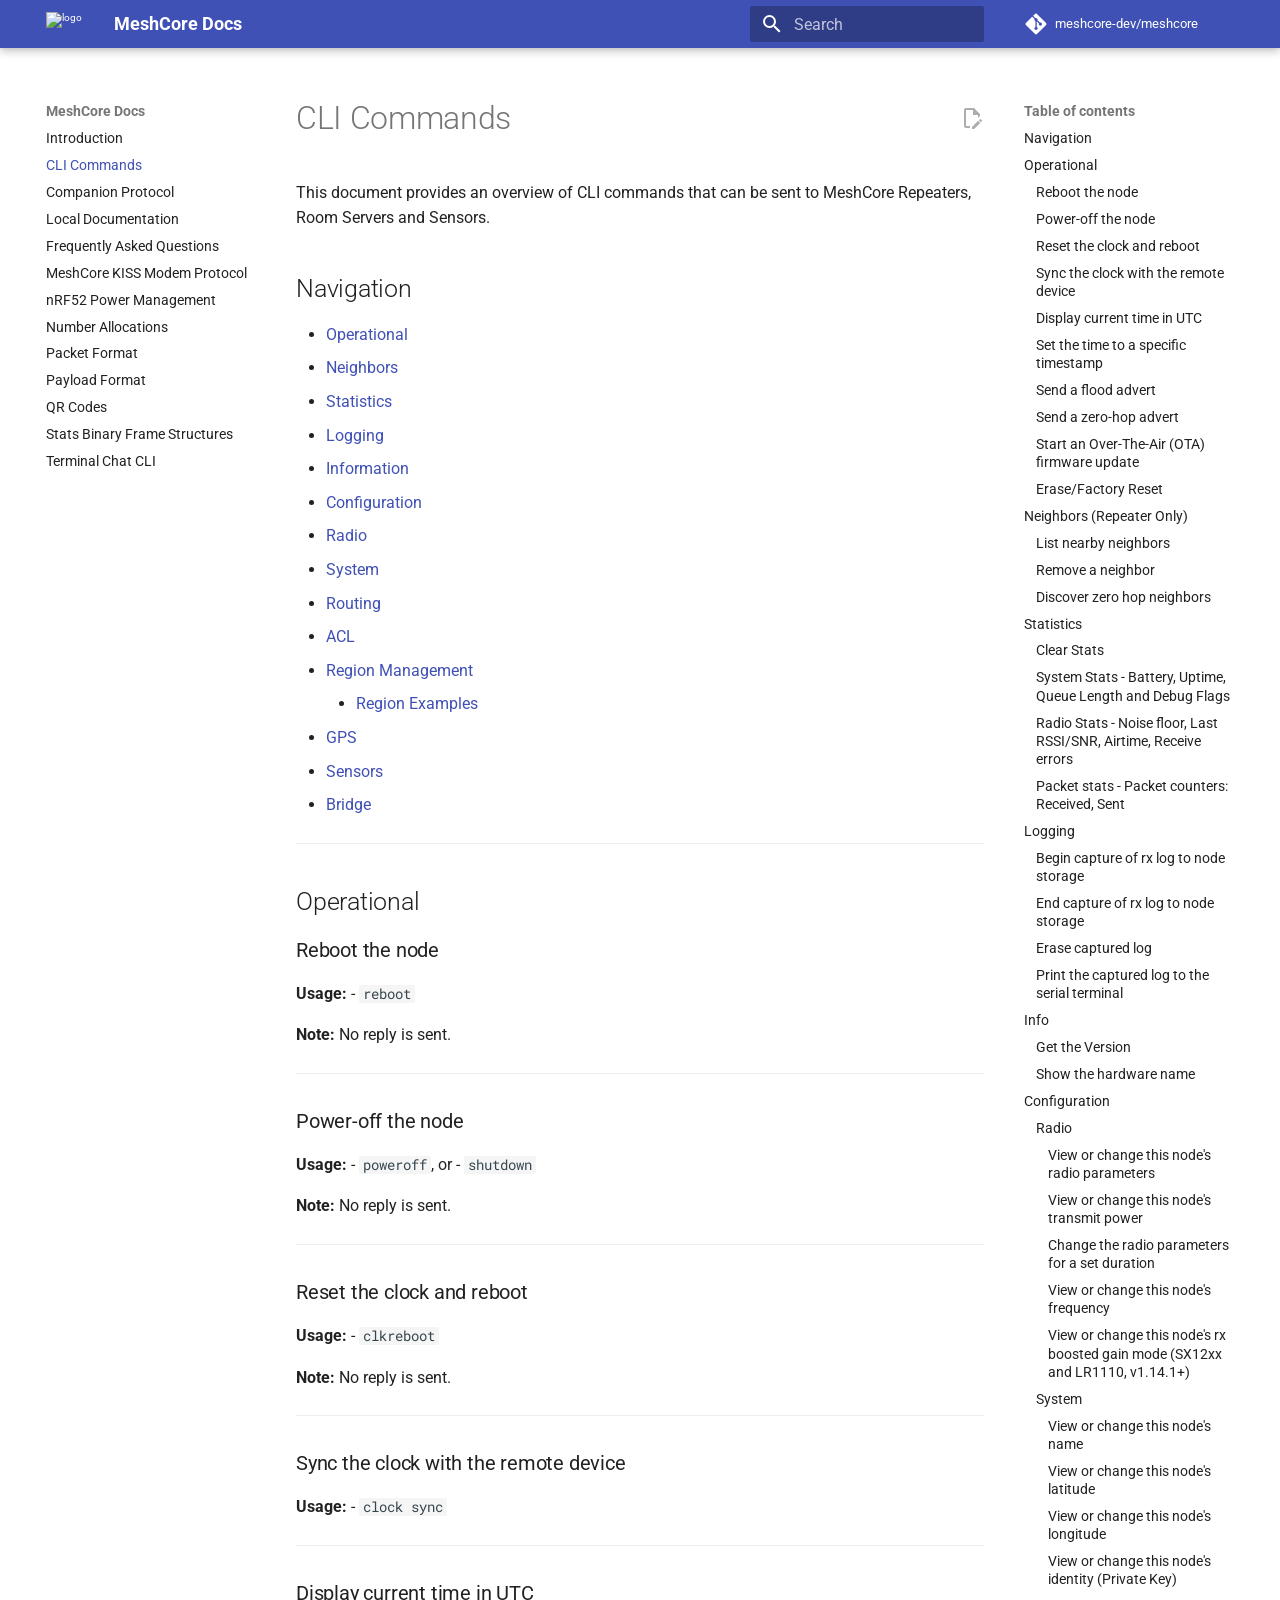
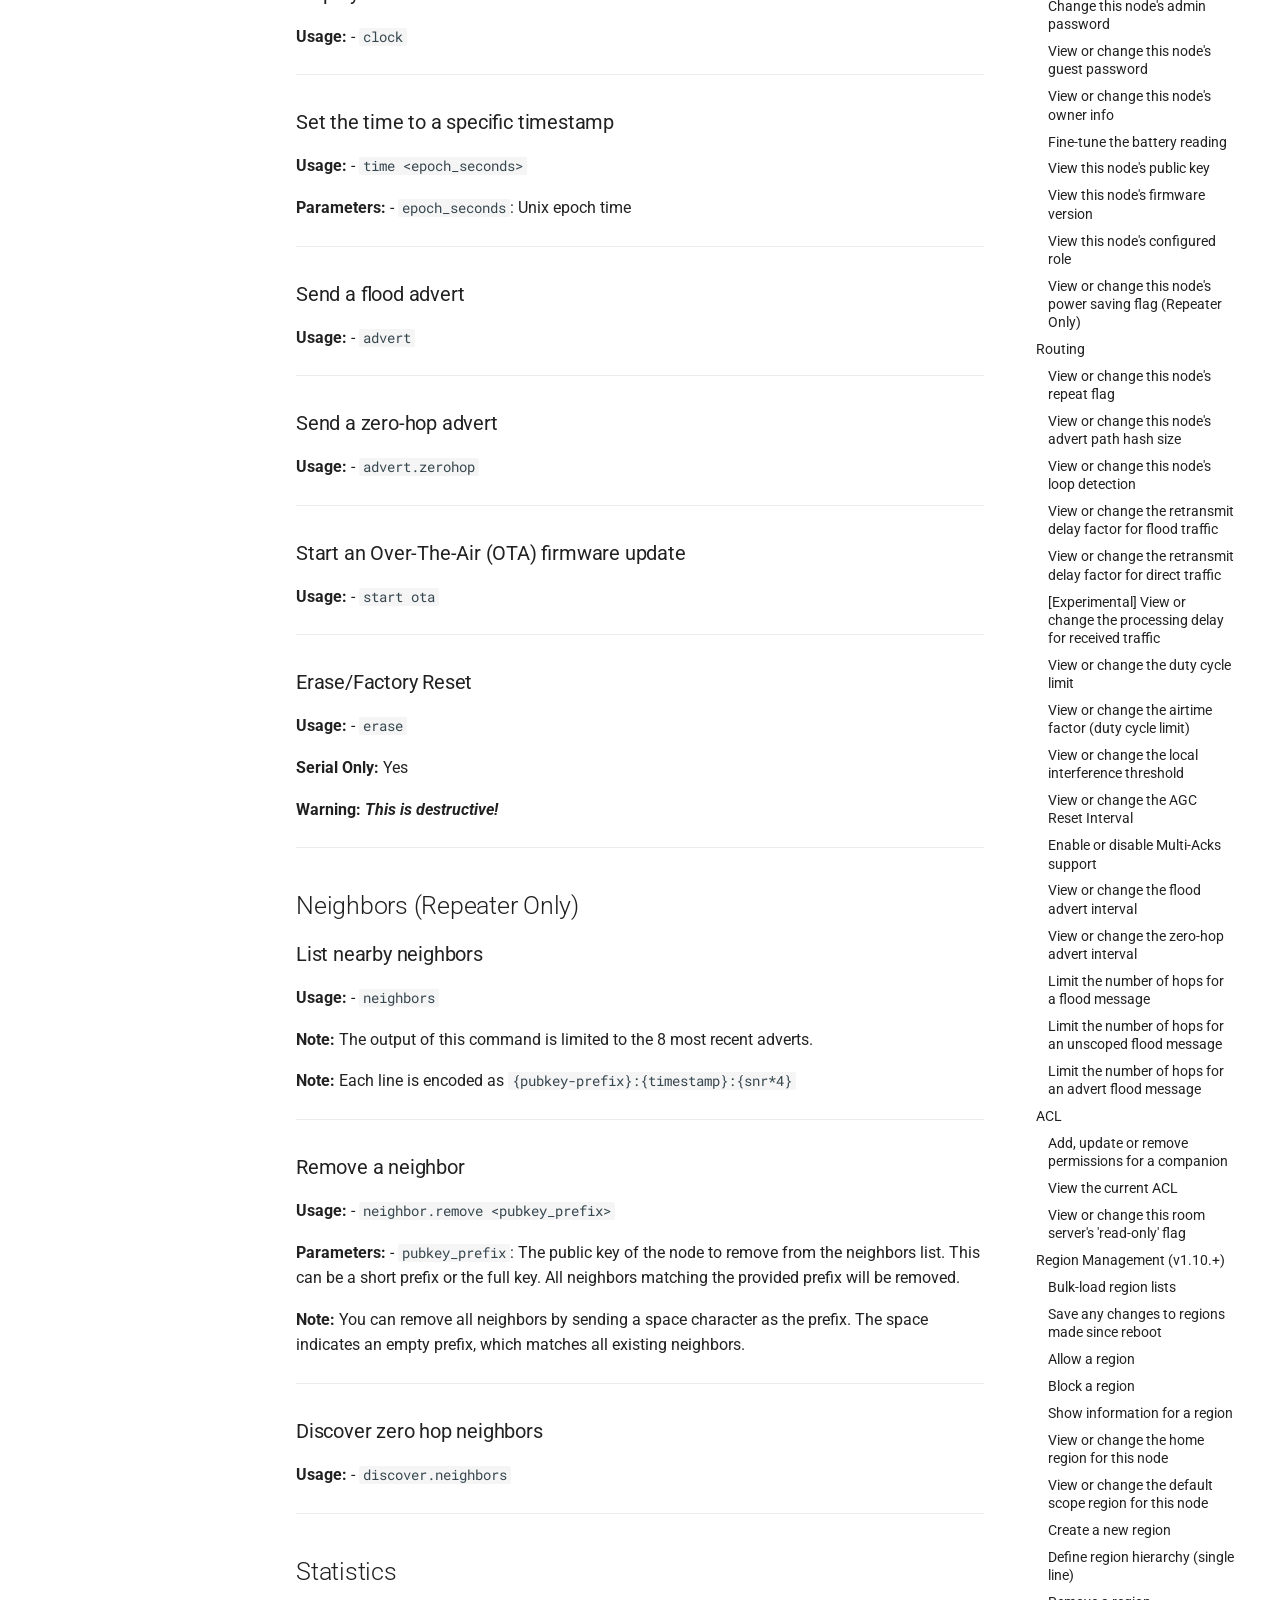
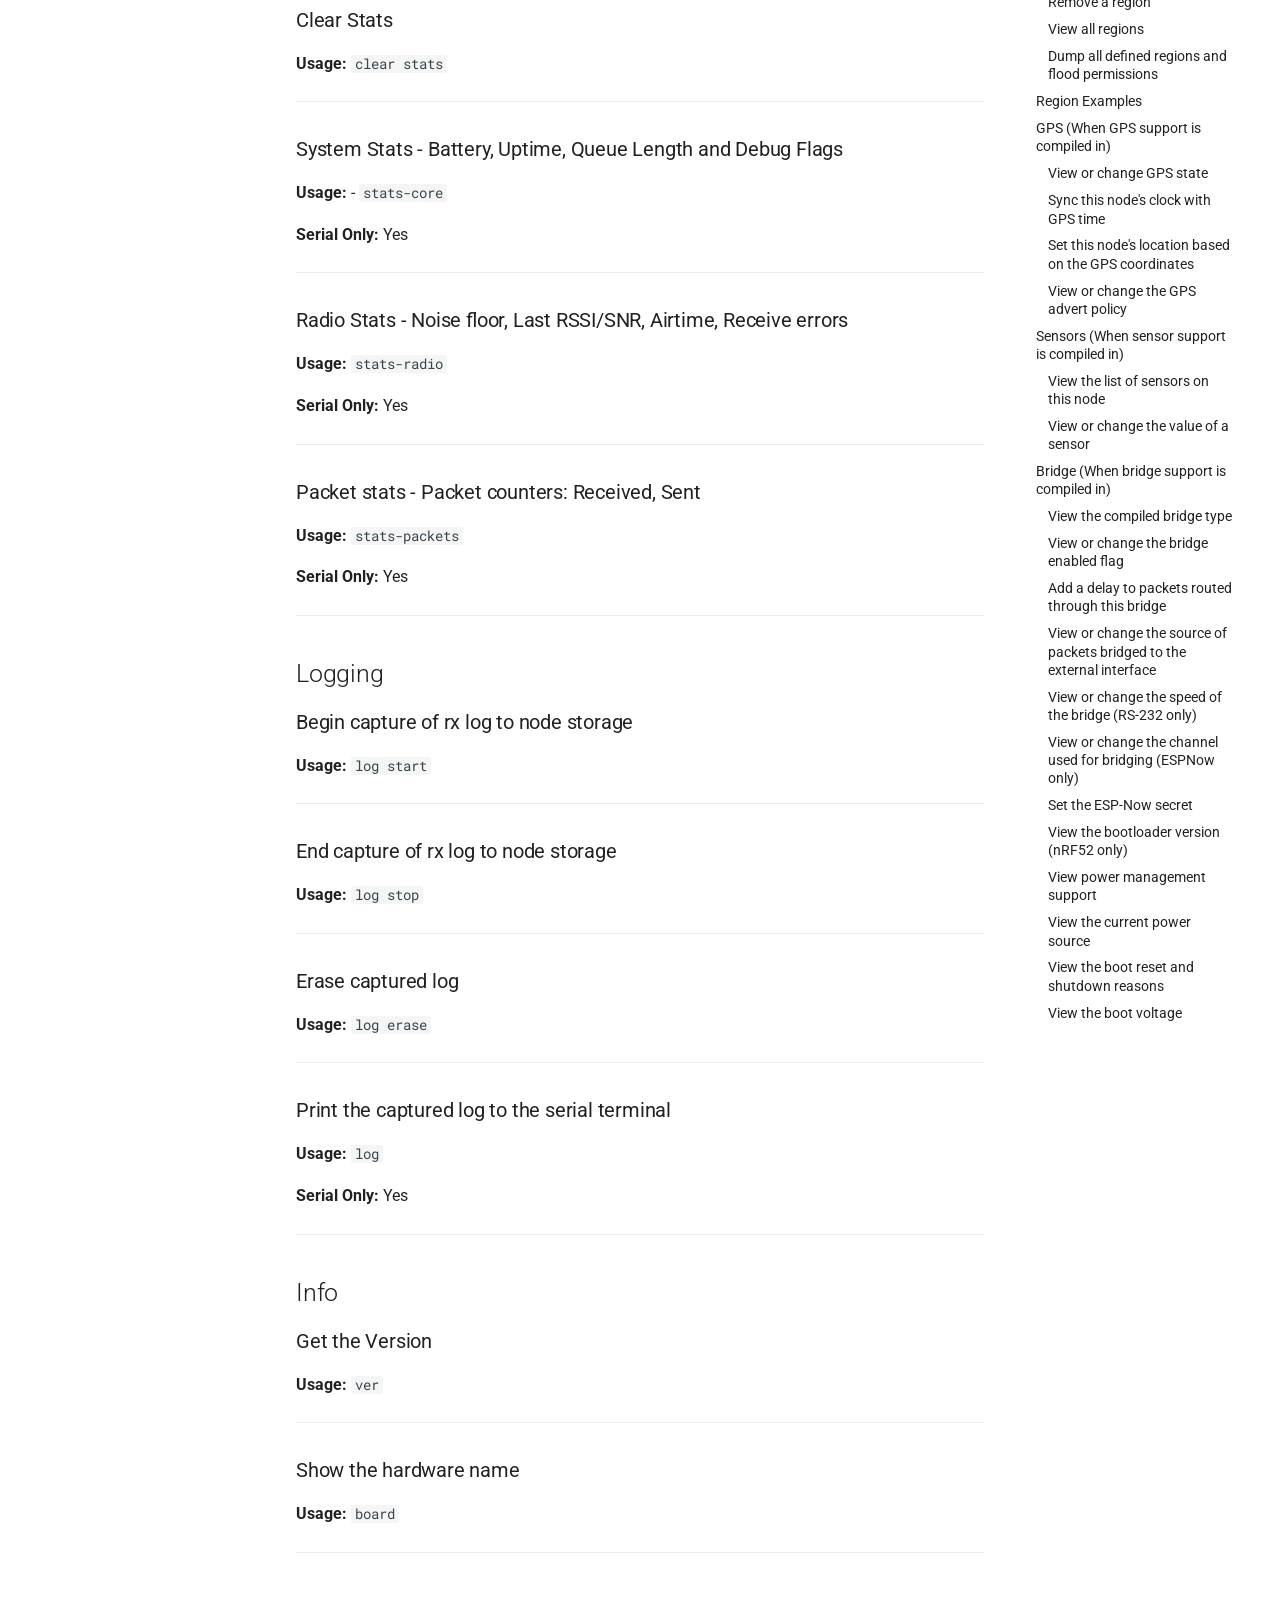
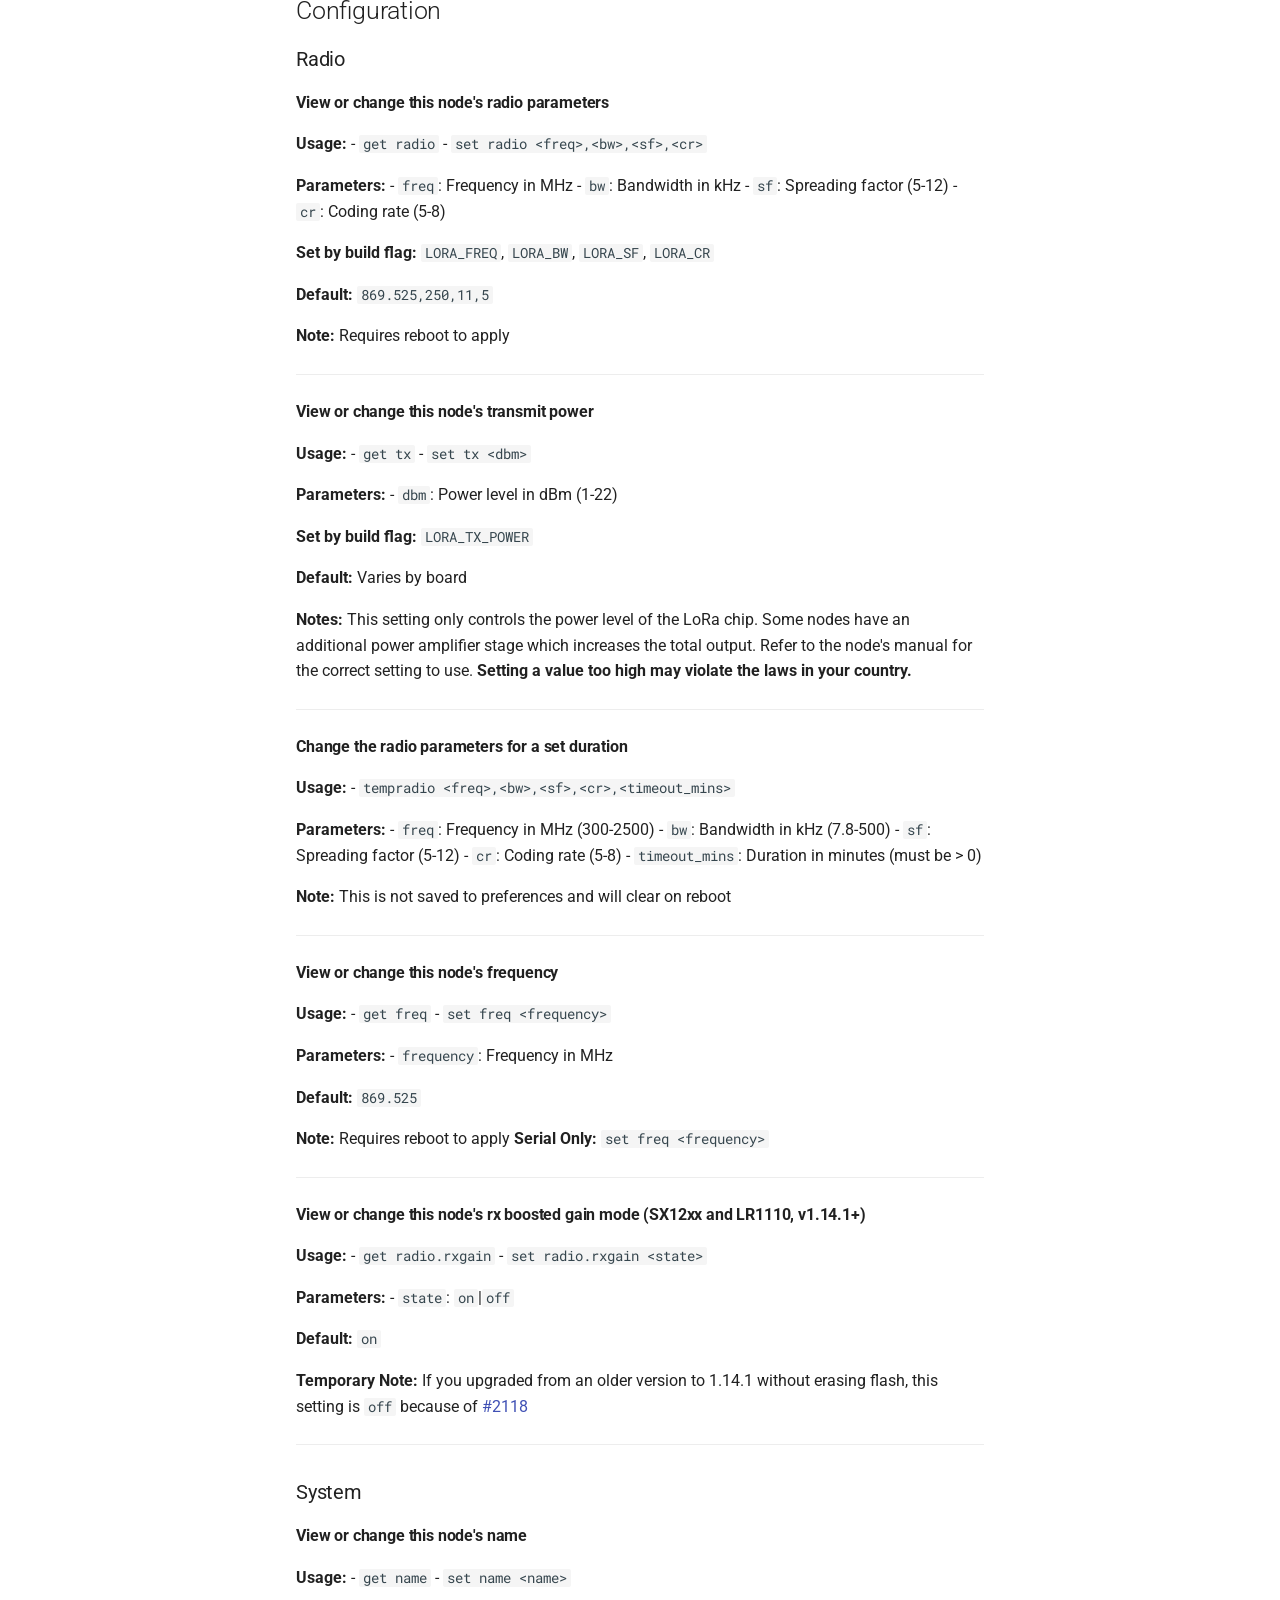
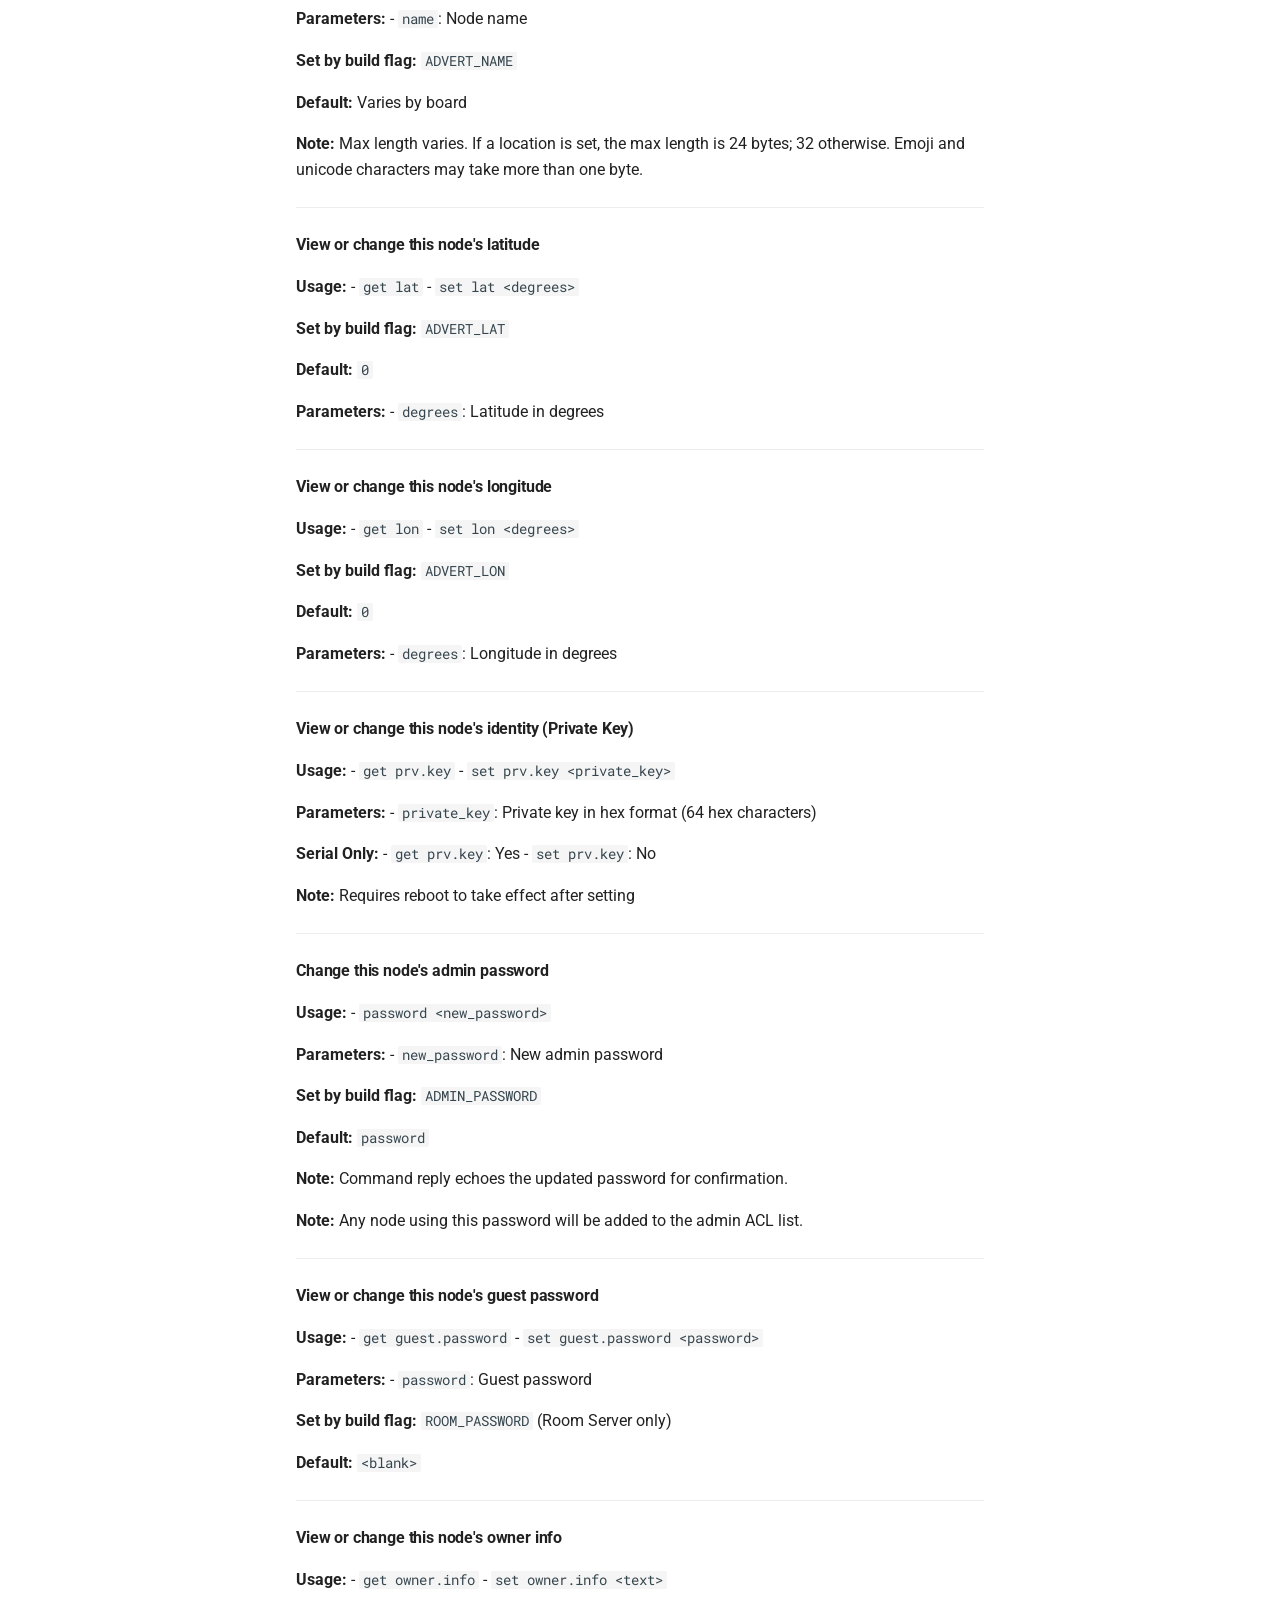
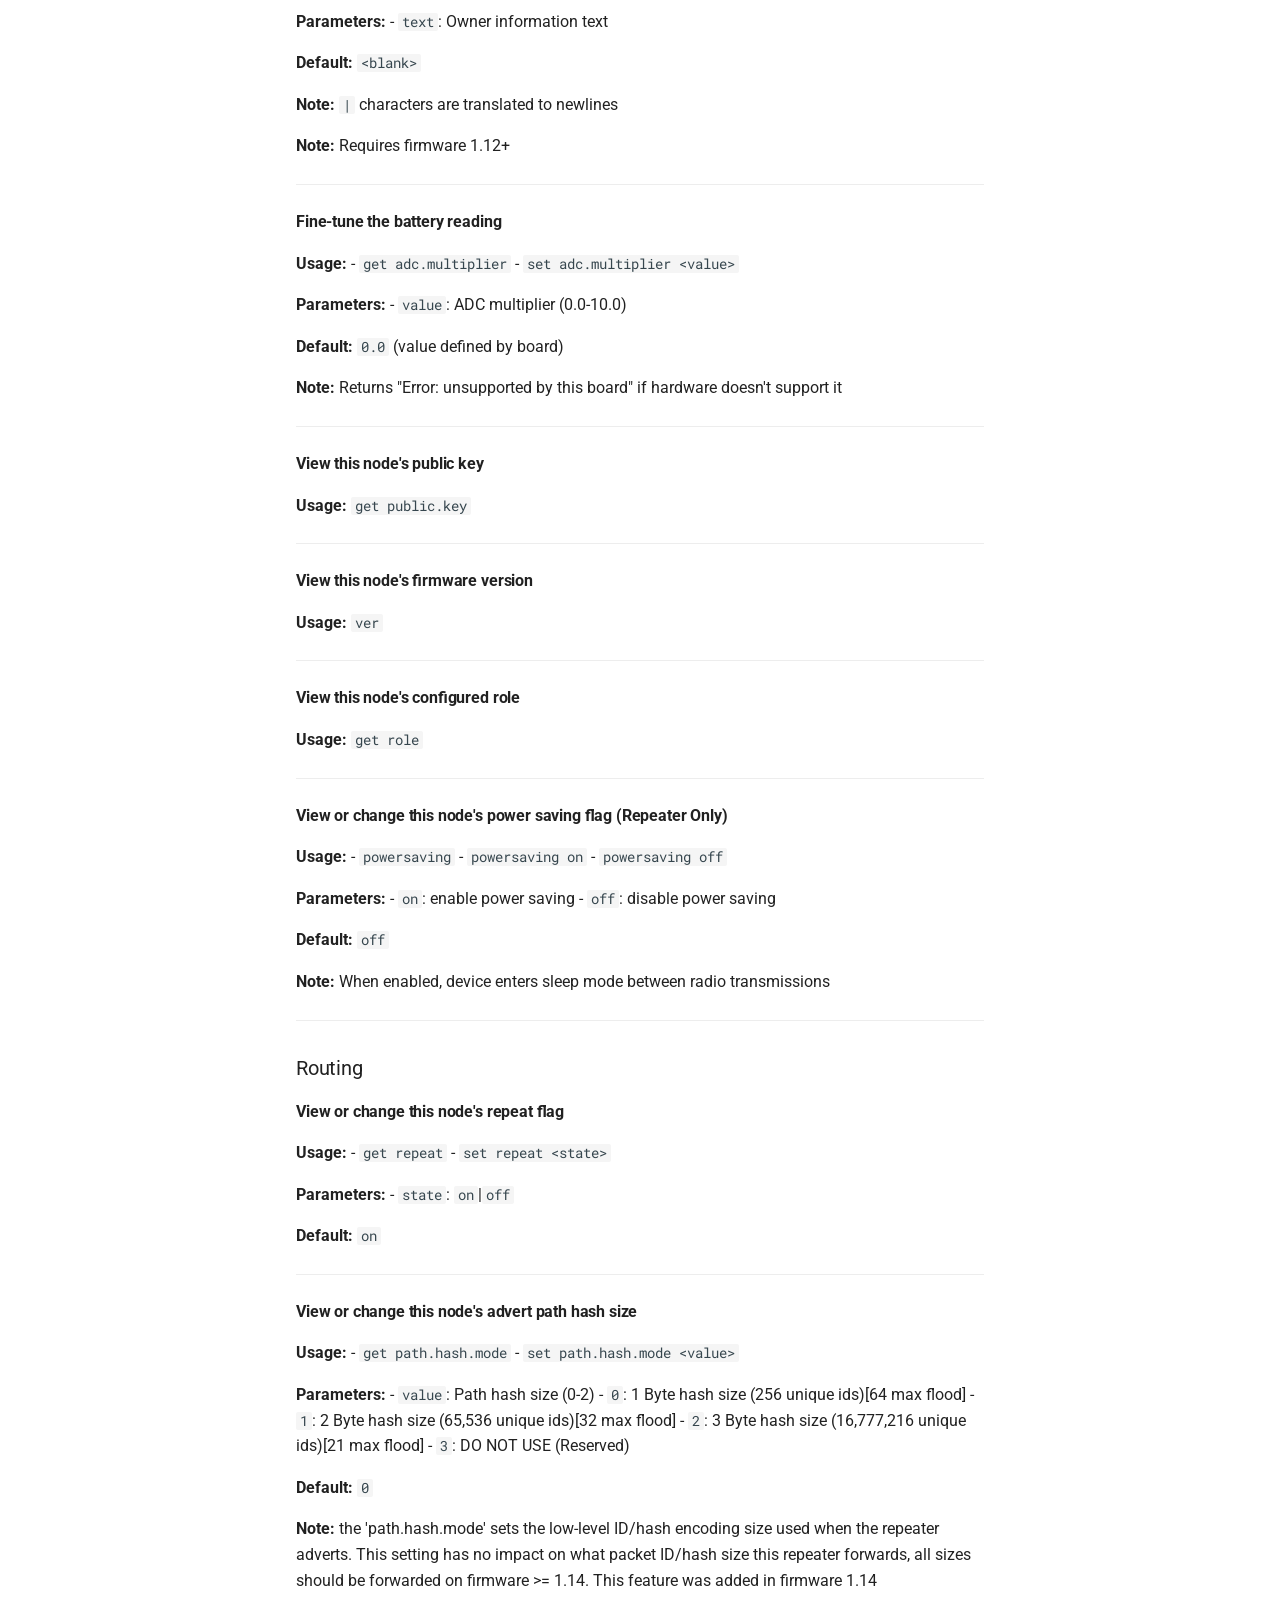
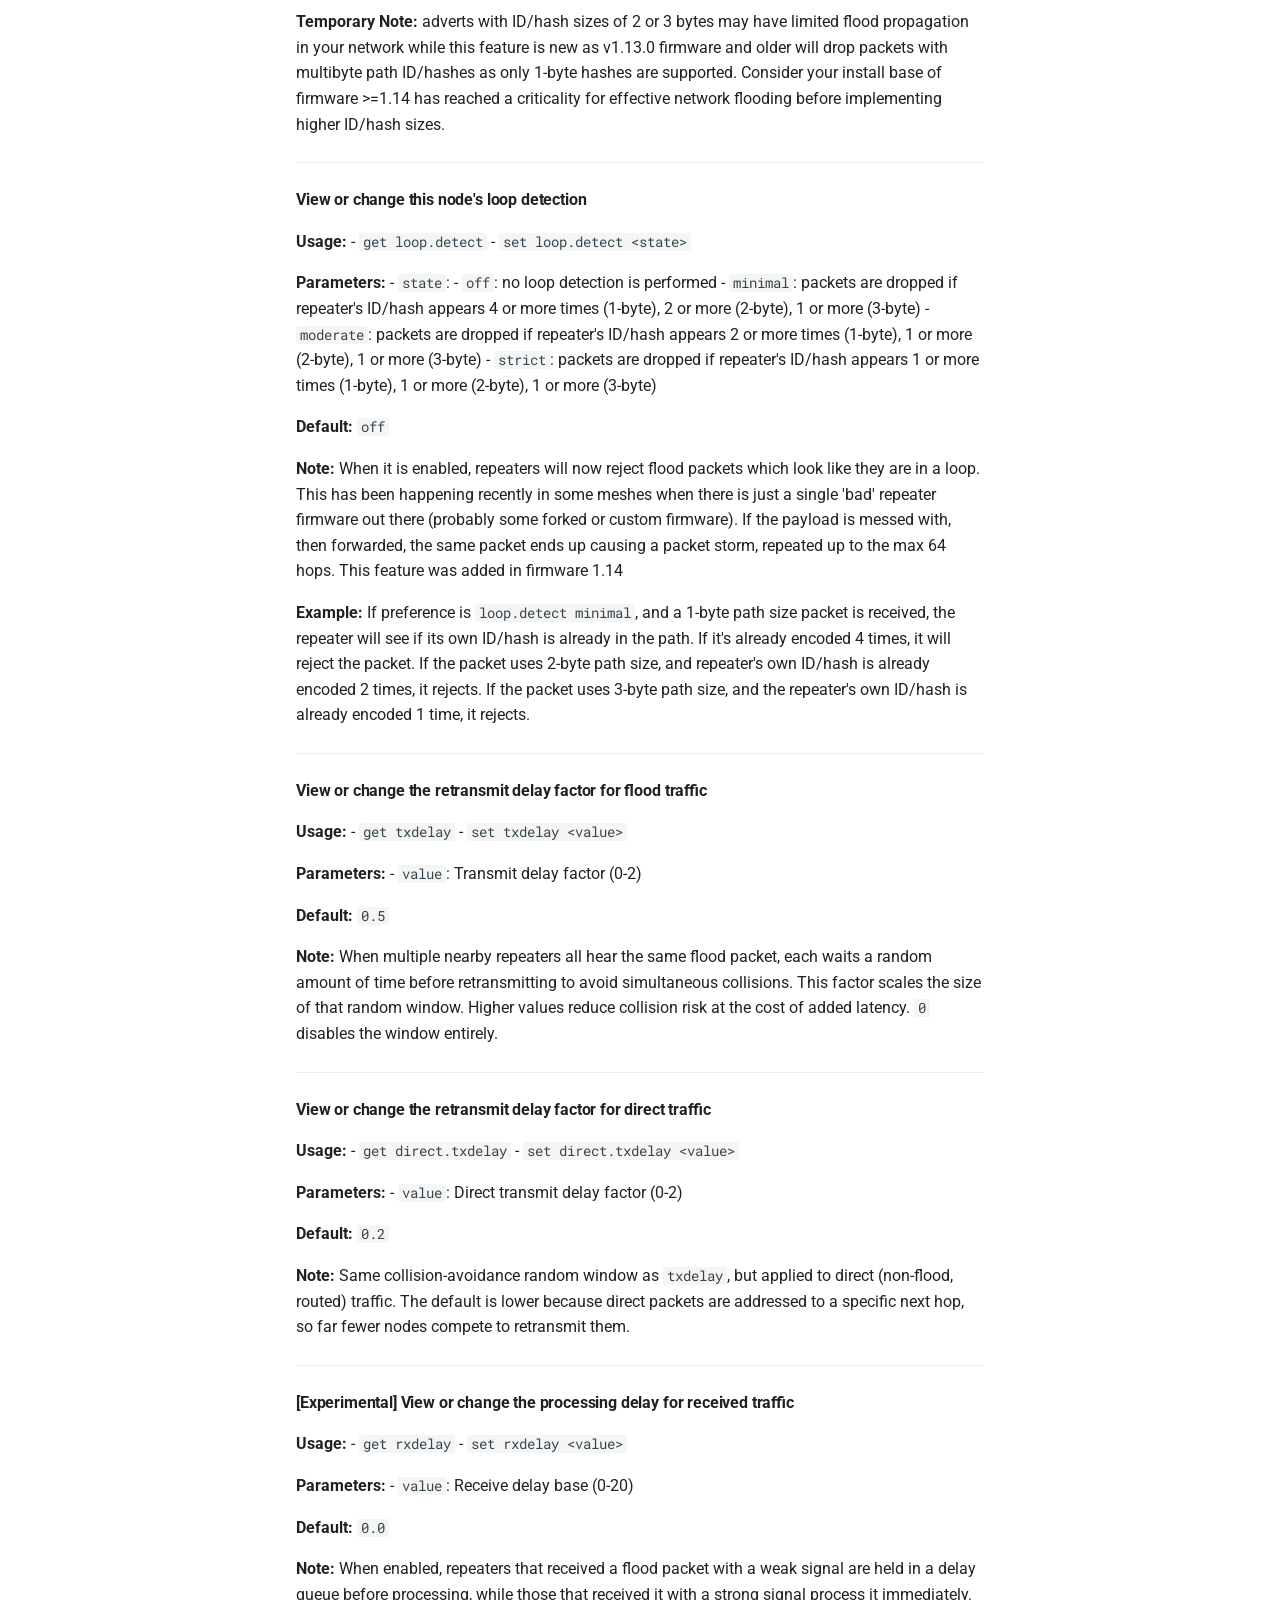
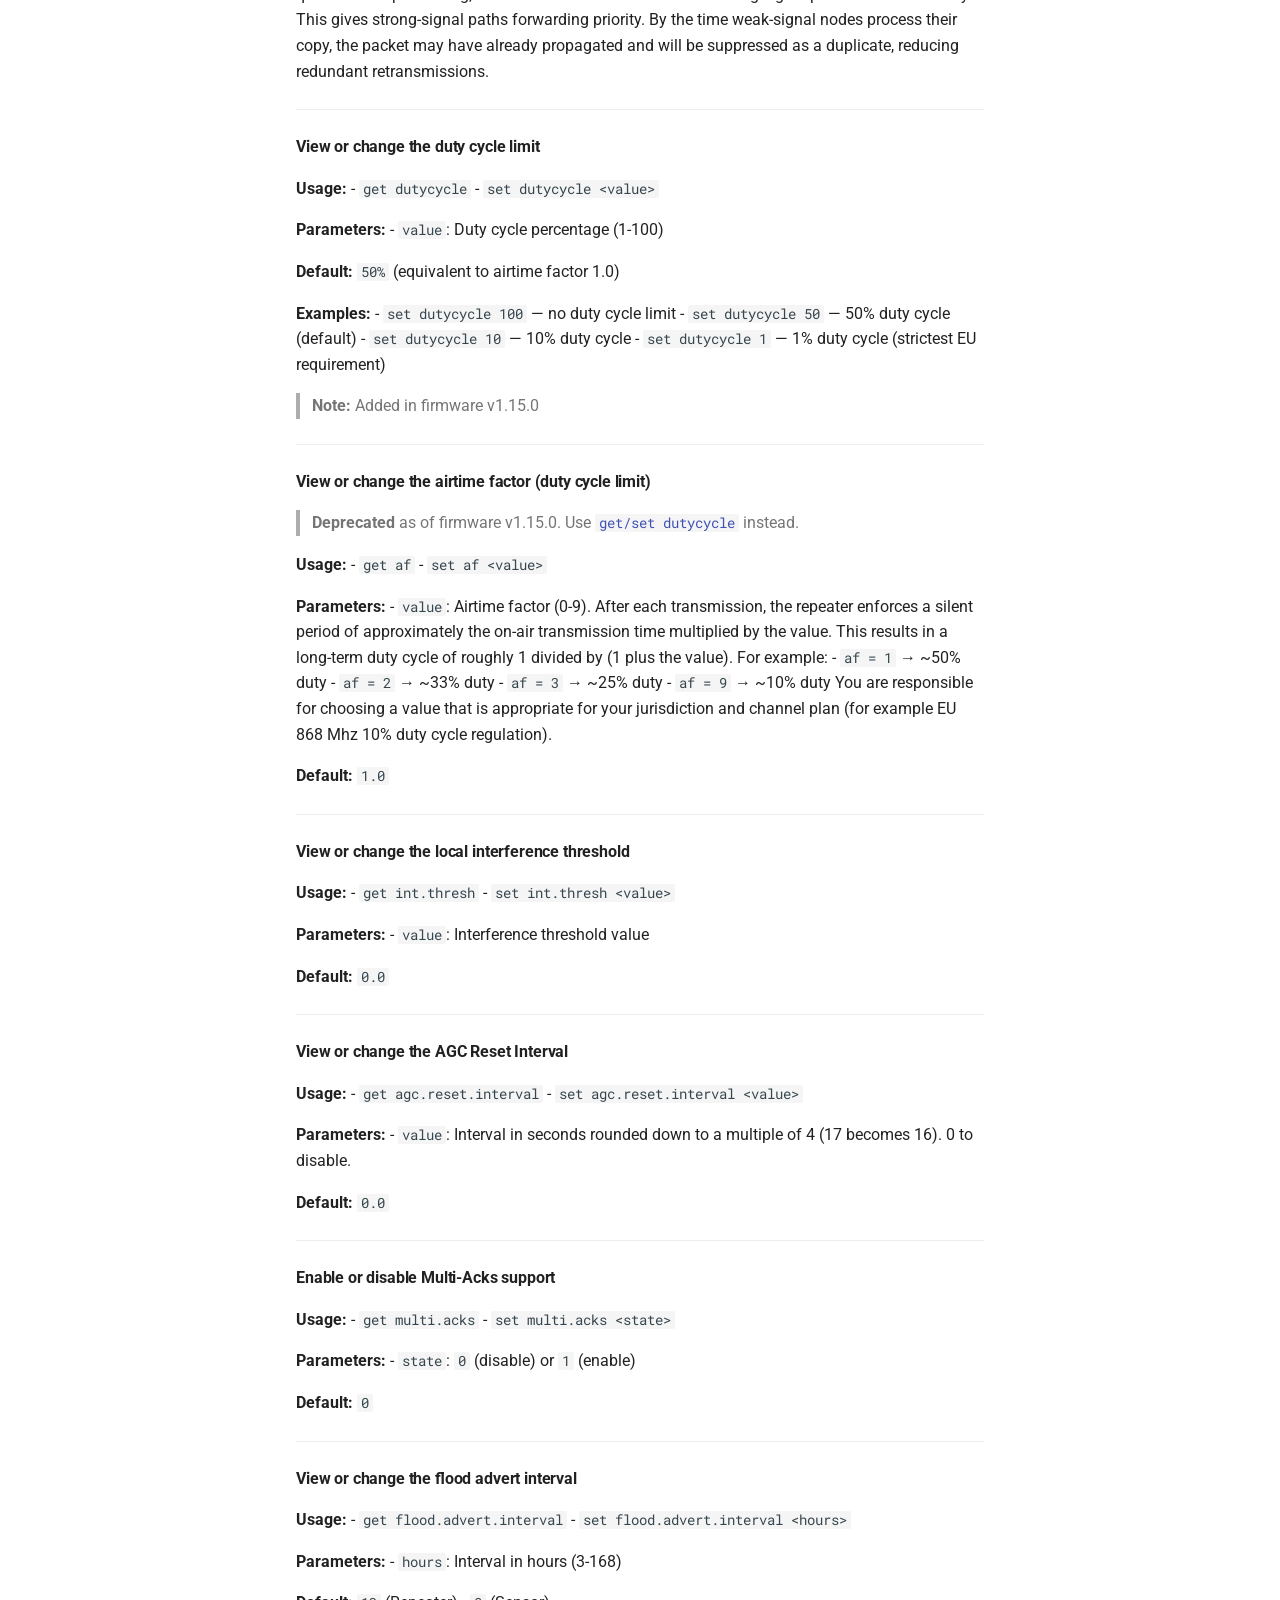
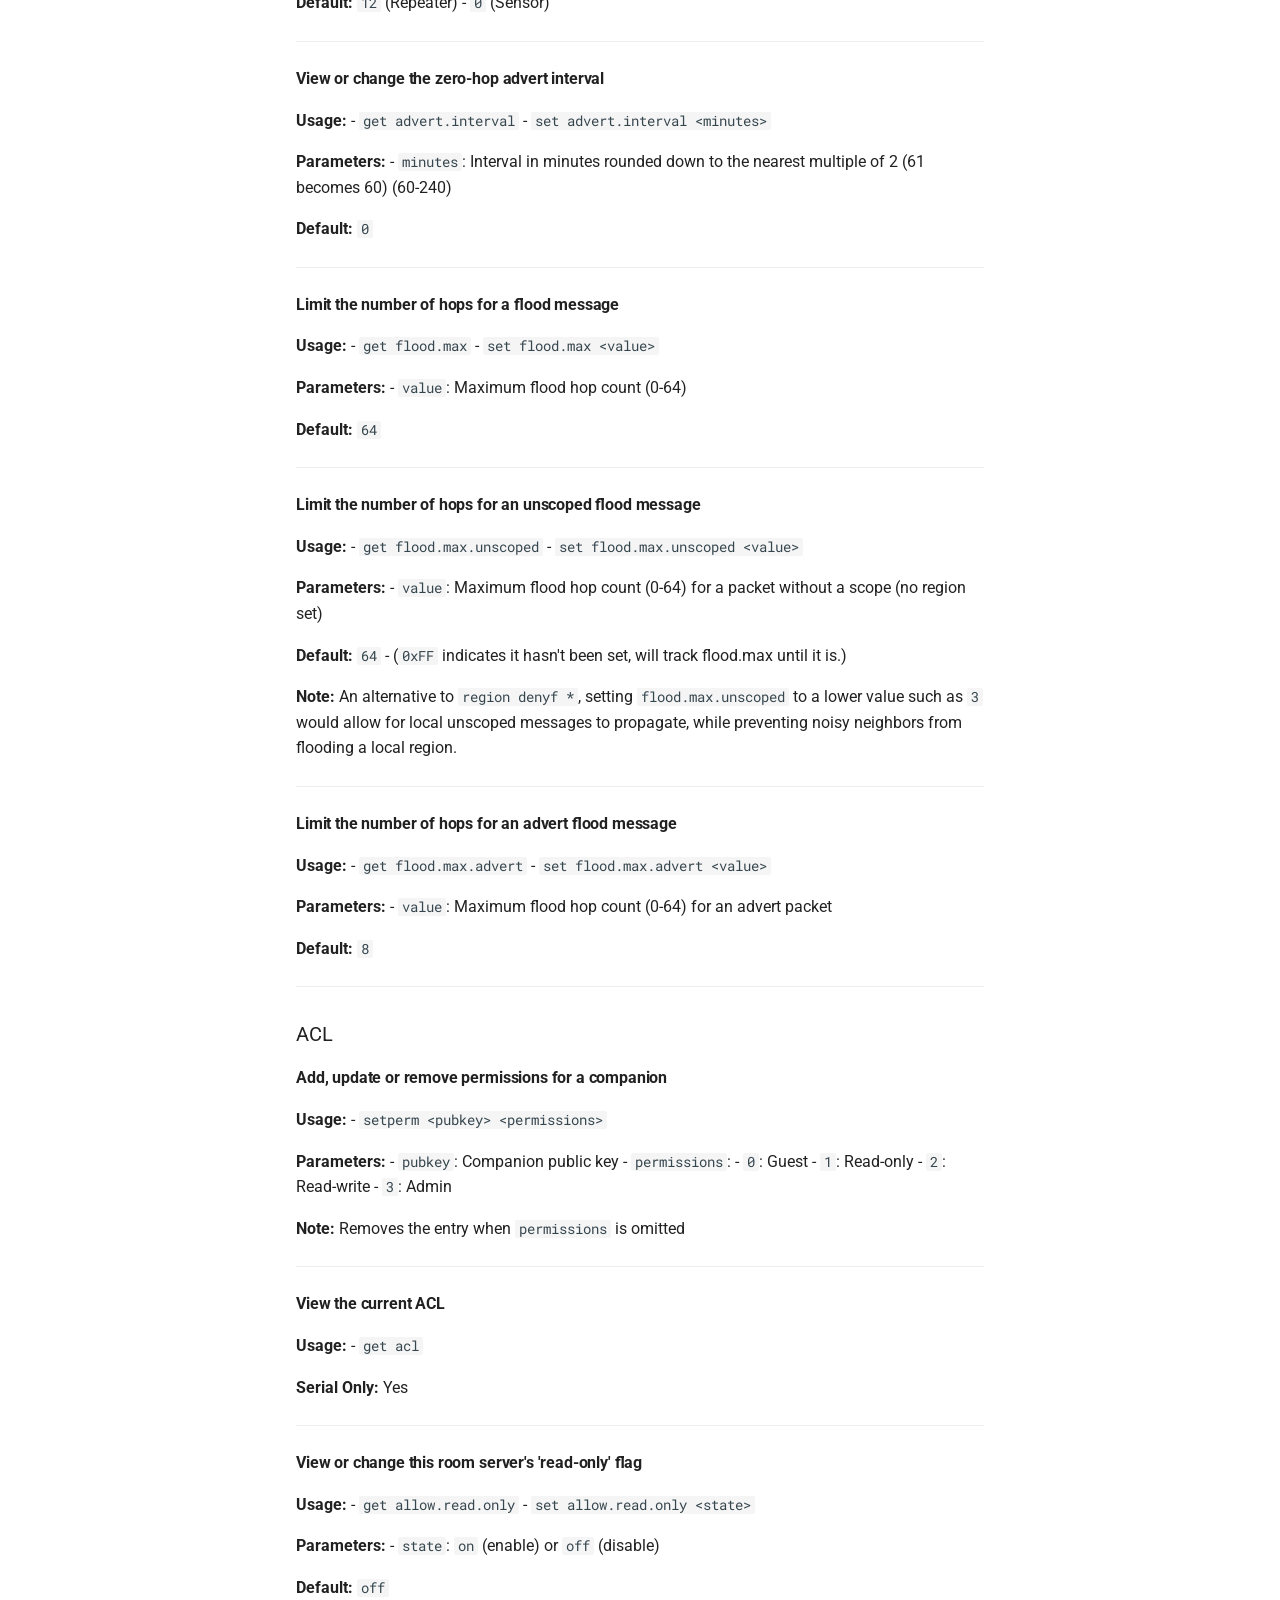
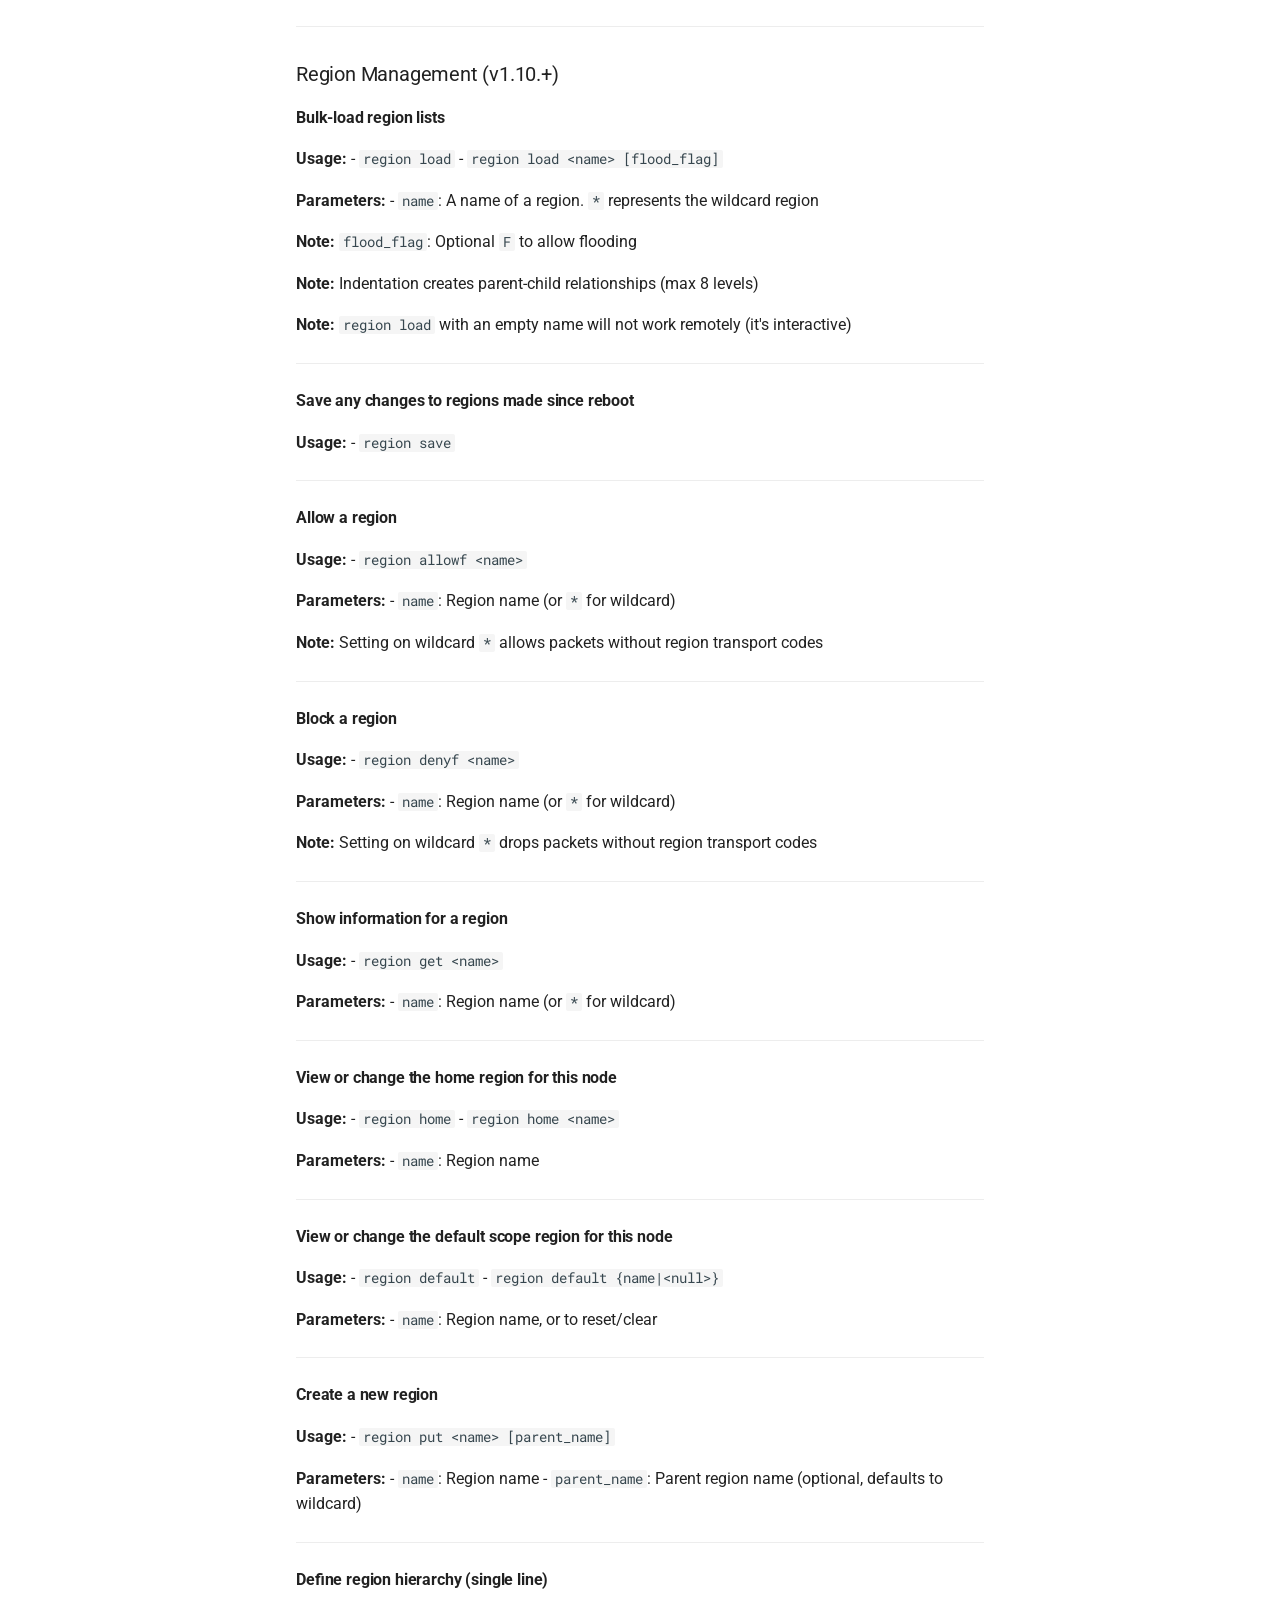
==== cli_commands/index.html @ 92b9f3ec "deploy: 4cf325d2e4109fc4795c13007605b199d496dbca" ====
<!doctype html>
<html lang="en" class="no-js">
  <head>
    
      <meta charset="utf-8">
      <meta name="viewport" content="width=device-width,initial-scale=1">
      
        <meta name="description" content="Documentation for the open source MeshCore firmware">
      
      
      
        <link rel="canonical" href="https://meshcore-dev.github.io/meshcore/cli_commands/">
      
      
        <link rel="prev" href="..">
      
      
        <link rel="next" href="../companion_protocol/">
      
      
        
      
      
      <link rel="icon" href="../assets/images/favicon.png">
      <meta name="generator" content="mkdocs-1.6.1, mkdocs-material-9.7.7">
    
    
      
        <title>CLI Commands - MeshCore Docs</title>
      
    
    
      <link rel="stylesheet" href="../assets/stylesheets/main.ec1eaa64.min.css">
      
      


    
    
      
    
    
      
        
        
        <link rel="preconnect" href="https://fonts.gstatic.com" crossorigin>
        <link rel="stylesheet" href="https://fonts.googleapis.com/css?family=Roboto:300,300i,400,400i,700,700i%7CRoboto+Mono:400,400i,700,700i&display=fallback">
        <style>:root{--md-text-font:"Roboto";--md-code-font:"Roboto Mono"}</style>
      
    
    
      <link rel="stylesheet" href="../_stylesheets/extra.css">
    
    <script>__md_scope=new URL("..",location),__md_hash=e=>[...e].reduce(((e,_)=>(e<<5)-e+_.charCodeAt(0)),0),__md_get=(e,_=localStorage,t=__md_scope)=>JSON.parse(_.getItem(t.pathname+"."+e)),__md_set=(e,_,t=localStorage,a=__md_scope)=>{try{t.setItem(a.pathname+"."+e,JSON.stringify(_))}catch(e){}}</script>
    
      

    
    
  </head>
  
  
    <body dir="ltr">
  
    
    <input class="md-toggle" data-md-toggle="drawer" type="checkbox" id="__drawer" autocomplete="off">
    <input class="md-toggle" data-md-toggle="search" type="checkbox" id="__search" autocomplete="off">
    <label class="md-overlay" for="__drawer"></label>
    <div data-md-component="skip">
      
        
        <a href="#cli-commands" class="md-skip">
          Skip to content
        </a>
      
    </div>
    <div data-md-component="announce">
      
    </div>
    
    
      

  

<header class="md-header md-header--shadow" data-md-component="header">
  <nav class="md-header__inner md-grid" aria-label="Header">
    <a href=".." title="MeshCore Docs" class="md-header__button md-logo" aria-label="MeshCore Docs" data-md-component="logo">
      
  <img src="../_assets/meshcore.svg" alt="logo">

    </a>
    <label class="md-header__button md-icon" for="__drawer">
      
      <svg xmlns="http://www.w3.org/2000/svg" viewBox="0 0 24 24"><path d="M3 6h18v2H3zm0 5h18v2H3zm0 5h18v2H3z"/></svg>
    </label>
    <div class="md-header__title" data-md-component="header-title">
      <div class="md-header__ellipsis">
        <div class="md-header__topic">
          <span class="md-ellipsis">
            MeshCore Docs
          </span>
        </div>
        <div class="md-header__topic" data-md-component="header-topic">
          <span class="md-ellipsis">
            
              CLI Commands
            
          </span>
        </div>
      </div>
    </div>
    
    
      <script>var palette=__md_get("__palette");if(palette&&palette.color){if("(prefers-color-scheme)"===palette.color.media){var media=matchMedia("(prefers-color-scheme: light)"),input=document.querySelector(media.matches?"[data-md-color-media='(prefers-color-scheme: light)']":"[data-md-color-media='(prefers-color-scheme: dark)']");palette.color.media=input.getAttribute("data-md-color-media"),palette.color.scheme=input.getAttribute("data-md-color-scheme"),palette.color.primary=input.getAttribute("data-md-color-primary"),palette.color.accent=input.getAttribute("data-md-color-accent")}for(var[key,value]of Object.entries(palette.color))document.body.setAttribute("data-md-color-"+key,value)}</script>
    
    
    
      
      
        <label class="md-header__button md-icon" for="__search">
          
          <svg xmlns="http://www.w3.org/2000/svg" viewBox="0 0 24 24"><path d="M9.5 3A6.5 6.5 0 0 1 16 9.5c0 1.61-.59 3.09-1.56 4.23l.27.27h.79l5 5-1.5 1.5-5-5v-.79l-.27-.27A6.52 6.52 0 0 1 9.5 16 6.5 6.5 0 0 1 3 9.5 6.5 6.5 0 0 1 9.5 3m0 2C7 5 5 7 5 9.5S7 14 9.5 14 14 12 14 9.5 12 5 9.5 5"/></svg>
        </label>
        <div class="md-search" data-md-component="search" role="dialog">
  <label class="md-search__overlay" for="__search"></label>
  <div class="md-search__inner" role="search">
    <form class="md-search__form" name="search">
      <input type="text" class="md-search__input" name="query" aria-label="Search" placeholder="Search" autocapitalize="off" autocorrect="off" autocomplete="off" spellcheck="false" data-md-component="search-query" required>
      <label class="md-search__icon md-icon" for="__search">
        
        <svg xmlns="http://www.w3.org/2000/svg" viewBox="0 0 24 24"><path d="M9.5 3A6.5 6.5 0 0 1 16 9.5c0 1.61-.59 3.09-1.56 4.23l.27.27h.79l5 5-1.5 1.5-5-5v-.79l-.27-.27A6.52 6.52 0 0 1 9.5 16 6.5 6.5 0 0 1 3 9.5 6.5 6.5 0 0 1 9.5 3m0 2C7 5 5 7 5 9.5S7 14 9.5 14 14 12 14 9.5 12 5 9.5 5"/></svg>
        
        <svg xmlns="http://www.w3.org/2000/svg" viewBox="0 0 24 24"><path d="M20 11v2H8l5.5 5.5-1.42 1.42L4.16 12l7.92-7.92L13.5 5.5 8 11z"/></svg>
      </label>
      <nav class="md-search__options" aria-label="Search">
        
        <button type="reset" class="md-search__icon md-icon" title="Clear" aria-label="Clear" tabindex="-1">
          
          <svg xmlns="http://www.w3.org/2000/svg" viewBox="0 0 24 24"><path d="M19 6.41 17.59 5 12 10.59 6.41 5 5 6.41 10.59 12 5 17.59 6.41 19 12 13.41 17.59 19 19 17.59 13.41 12z"/></svg>
        </button>
      </nav>
      
        <div class="md-search__suggest" data-md-component="search-suggest"></div>
      
    </form>
    <div class="md-search__output">
      <div class="md-search__scrollwrap" tabindex="0" data-md-scrollfix>
        <div class="md-search-result" data-md-component="search-result">
          <div class="md-search-result__meta">
            Initializing search
          </div>
          <ol class="md-search-result__list" role="presentation"></ol>
        </div>
      </div>
    </div>
  </div>
</div>
      
    
    
      <div class="md-header__source">
        <a href="https://github.com/meshcore-dev/meshcore/" title="Go to repository" class="md-source" data-md-component="source">
  <div class="md-source__icon md-icon">
    
    <svg xmlns="http://www.w3.org/2000/svg" viewBox="0 0 448 512"><!--! Font Awesome Free 7.1.0 by @fontawesome - https://fontawesome.com License - https://fontawesome.com/license/free (Icons: CC BY 4.0, Fonts: SIL OFL 1.1, Code: MIT License) Copyright 2025 Fonticons, Inc.--><path d="M439.6 236.1 244 40.5c-5.4-5.5-12.8-8.5-20.4-8.5s-15 3-20.4 8.4L162.5 81l51.5 51.5c27.1-9.1 52.7 16.8 43.4 43.7l49.7 49.7c34.2-11.8 61.2 31 35.5 56.7-26.5 26.5-70.2-2.9-56-37.3L240.3 199v121.9c25.3 12.5 22.3 41.8 9.1 55-6.4 6.4-15.2 10.1-24.3 10.1s-17.8-3.6-24.3-10.1c-17.6-17.6-11.1-46.9 11.2-56v-123c-20.8-8.5-24.6-30.7-18.6-45L142.6 101 8.5 235.1C3 240.6 0 247.9 0 255.5s3 15 8.5 20.4l195.6 195.7c5.4 5.4 12.7 8.4 20.4 8.4s15-3 20.4-8.4l194.7-194.7c5.4-5.4 8.4-12.8 8.4-20.4s-3-15-8.4-20.4"/></svg>
  </div>
  <div class="md-source__repository">
    meshcore-dev/meshcore
  </div>
</a>
      </div>
    
  </nav>
  
</header>
    
    <div class="md-container" data-md-component="container">
      
      
        
          
        
      
      <main class="md-main" data-md-component="main">
        <div class="md-main__inner md-grid">
          
            
              
              <div class="md-sidebar md-sidebar--primary" data-md-component="sidebar" data-md-type="navigation" >
                <div class="md-sidebar__scrollwrap">
                  <div class="md-sidebar__inner">
                    



<nav class="md-nav md-nav--primary" aria-label="Navigation" data-md-level="0">
  <label class="md-nav__title" for="__drawer">
    <a href=".." title="MeshCore Docs" class="md-nav__button md-logo" aria-label="MeshCore Docs" data-md-component="logo">
      
  <img src="../_assets/meshcore.svg" alt="logo">

    </a>
    MeshCore Docs
  </label>
  
    <div class="md-nav__source">
      <a href="https://github.com/meshcore-dev/meshcore/" title="Go to repository" class="md-source" data-md-component="source">
  <div class="md-source__icon md-icon">
    
    <svg xmlns="http://www.w3.org/2000/svg" viewBox="0 0 448 512"><!--! Font Awesome Free 7.1.0 by @fontawesome - https://fontawesome.com License - https://fontawesome.com/license/free (Icons: CC BY 4.0, Fonts: SIL OFL 1.1, Code: MIT License) Copyright 2025 Fonticons, Inc.--><path d="M439.6 236.1 244 40.5c-5.4-5.5-12.8-8.5-20.4-8.5s-15 3-20.4 8.4L162.5 81l51.5 51.5c27.1-9.1 52.7 16.8 43.4 43.7l49.7 49.7c34.2-11.8 61.2 31 35.5 56.7-26.5 26.5-70.2-2.9-56-37.3L240.3 199v121.9c25.3 12.5 22.3 41.8 9.1 55-6.4 6.4-15.2 10.1-24.3 10.1s-17.8-3.6-24.3-10.1c-17.6-17.6-11.1-46.9 11.2-56v-123c-20.8-8.5-24.6-30.7-18.6-45L142.6 101 8.5 235.1C3 240.6 0 247.9 0 255.5s3 15 8.5 20.4l195.6 195.7c5.4 5.4 12.7 8.4 20.4 8.4s15-3 20.4-8.4l194.7-194.7c5.4-5.4 8.4-12.8 8.4-20.4s-3-15-8.4-20.4"/></svg>
  </div>
  <div class="md-source__repository">
    meshcore-dev/meshcore
  </div>
</a>
    </div>
  
  <ul class="md-nav__list" data-md-scrollfix>
    
      
      
  
  
  
  
    <li class="md-nav__item">
      <a href=".." class="md-nav__link">
        
  
  
  <span class="md-ellipsis">
    
  
    Introduction
  

    
  </span>
  
  

      </a>
    </li>
  

    
      
      
  
  
    
  
  
  
    <li class="md-nav__item md-nav__item--active">
      
      <input class="md-nav__toggle md-toggle" type="checkbox" id="__toc">
      
      
        
      
      
        <label class="md-nav__link md-nav__link--active" for="__toc">
          
  
  
  <span class="md-ellipsis">
    
  
    CLI Commands
  

    
  </span>
  
  

          <span class="md-nav__icon md-icon"></span>
        </label>
      
      <a href="./" class="md-nav__link md-nav__link--active">
        
  
  
  <span class="md-ellipsis">
    
  
    CLI Commands
  

    
  </span>
  
  

      </a>
      
        

<nav class="md-nav md-nav--secondary" aria-label="Table of contents">
  
  
  
    
  
  
    <label class="md-nav__title" for="__toc">
      <span class="md-nav__icon md-icon"></span>
      Table of contents
    </label>
    <ul class="md-nav__list" data-md-component="toc" data-md-scrollfix>
      
        <li class="md-nav__item">
  <a href="#navigation" class="md-nav__link">
    <span class="md-ellipsis">
      
        Navigation
      
    </span>
  </a>
  
</li>
      
        <li class="md-nav__item">
  <a href="#operational" class="md-nav__link">
    <span class="md-ellipsis">
      
        Operational
      
    </span>
  </a>
  
    <nav class="md-nav" aria-label="Operational">
      <ul class="md-nav__list">
        
          <li class="md-nav__item">
  <a href="#reboot-the-node" class="md-nav__link">
    <span class="md-ellipsis">
      
        Reboot the node
      
    </span>
  </a>
  
</li>
        
          <li class="md-nav__item">
  <a href="#power-off-the-node" class="md-nav__link">
    <span class="md-ellipsis">
      
        Power-off the node
      
    </span>
  </a>
  
</li>
        
          <li class="md-nav__item">
  <a href="#reset-the-clock-and-reboot" class="md-nav__link">
    <span class="md-ellipsis">
      
        Reset the clock and reboot
      
    </span>
  </a>
  
</li>
        
          <li class="md-nav__item">
  <a href="#sync-the-clock-with-the-remote-device" class="md-nav__link">
    <span class="md-ellipsis">
      
        Sync the clock with the remote device
      
    </span>
  </a>
  
</li>
        
          <li class="md-nav__item">
  <a href="#display-current-time-in-utc" class="md-nav__link">
    <span class="md-ellipsis">
      
        Display current time in UTC
      
    </span>
  </a>
  
</li>
        
          <li class="md-nav__item">
  <a href="#set-the-time-to-a-specific-timestamp" class="md-nav__link">
    <span class="md-ellipsis">
      
        Set the time to a specific timestamp
      
    </span>
  </a>
  
</li>
        
          <li class="md-nav__item">
  <a href="#send-a-flood-advert" class="md-nav__link">
    <span class="md-ellipsis">
      
        Send a flood advert
      
    </span>
  </a>
  
</li>
        
          <li class="md-nav__item">
  <a href="#send-a-zero-hop-advert" class="md-nav__link">
    <span class="md-ellipsis">
      
        Send a zero-hop advert
      
    </span>
  </a>
  
</li>
        
          <li class="md-nav__item">
  <a href="#start-an-over-the-air-ota-firmware-update" class="md-nav__link">
    <span class="md-ellipsis">
      
        Start an Over-The-Air (OTA) firmware update
      
    </span>
  </a>
  
</li>
        
          <li class="md-nav__item">
  <a href="#erasefactory-reset" class="md-nav__link">
    <span class="md-ellipsis">
      
        Erase/Factory Reset
      
    </span>
  </a>
  
</li>
        
      </ul>
    </nav>
  
</li>
      
        <li class="md-nav__item">
  <a href="#neighbors-repeater-only" class="md-nav__link">
    <span class="md-ellipsis">
      
        Neighbors (Repeater Only)
      
    </span>
  </a>
  
    <nav class="md-nav" aria-label="Neighbors (Repeater Only)">
      <ul class="md-nav__list">
        
          <li class="md-nav__item">
  <a href="#list-nearby-neighbors" class="md-nav__link">
    <span class="md-ellipsis">
      
        List nearby neighbors
      
    </span>
  </a>
  
</li>
        
          <li class="md-nav__item">
  <a href="#remove-a-neighbor" class="md-nav__link">
    <span class="md-ellipsis">
      
        Remove a neighbor
      
    </span>
  </a>
  
</li>
        
          <li class="md-nav__item">
  <a href="#discover-zero-hop-neighbors" class="md-nav__link">
    <span class="md-ellipsis">
      
        Discover zero hop neighbors
      
    </span>
  </a>
  
</li>
        
      </ul>
    </nav>
  
</li>
      
        <li class="md-nav__item">
  <a href="#statistics" class="md-nav__link">
    <span class="md-ellipsis">
      
        Statistics
      
    </span>
  </a>
  
    <nav class="md-nav" aria-label="Statistics">
      <ul class="md-nav__list">
        
          <li class="md-nav__item">
  <a href="#clear-stats" class="md-nav__link">
    <span class="md-ellipsis">
      
        Clear Stats
      
    </span>
  </a>
  
</li>
        
          <li class="md-nav__item">
  <a href="#system-stats-battery-uptime-queue-length-and-debug-flags" class="md-nav__link">
    <span class="md-ellipsis">
      
        System Stats - Battery, Uptime, Queue Length and Debug Flags
      
    </span>
  </a>
  
</li>
        
          <li class="md-nav__item">
  <a href="#radio-stats-noise-floor-last-rssisnr-airtime-receive-errors" class="md-nav__link">
    <span class="md-ellipsis">
      
        Radio Stats - Noise floor, Last RSSI/SNR, Airtime, Receive errors
      
    </span>
  </a>
  
</li>
        
          <li class="md-nav__item">
  <a href="#packet-stats-packet-counters-received-sent" class="md-nav__link">
    <span class="md-ellipsis">
      
        Packet stats - Packet counters: Received, Sent
      
    </span>
  </a>
  
</li>
        
      </ul>
    </nav>
  
</li>
      
        <li class="md-nav__item">
  <a href="#logging" class="md-nav__link">
    <span class="md-ellipsis">
      
        Logging
      
    </span>
  </a>
  
    <nav class="md-nav" aria-label="Logging">
      <ul class="md-nav__list">
        
          <li class="md-nav__item">
  <a href="#begin-capture-of-rx-log-to-node-storage" class="md-nav__link">
    <span class="md-ellipsis">
      
        Begin capture of rx log to node storage
      
    </span>
  </a>
  
</li>
        
          <li class="md-nav__item">
  <a href="#end-capture-of-rx-log-to-node-storage" class="md-nav__link">
    <span class="md-ellipsis">
      
        End capture of rx log to node storage
      
    </span>
  </a>
  
</li>
        
          <li class="md-nav__item">
  <a href="#erase-captured-log" class="md-nav__link">
    <span class="md-ellipsis">
      
        Erase captured log
      
    </span>
  </a>
  
</li>
        
          <li class="md-nav__item">
  <a href="#print-the-captured-log-to-the-serial-terminal" class="md-nav__link">
    <span class="md-ellipsis">
      
        Print the captured log to the serial terminal
      
    </span>
  </a>
  
</li>
        
      </ul>
    </nav>
  
</li>
      
        <li class="md-nav__item">
  <a href="#info" class="md-nav__link">
    <span class="md-ellipsis">
      
        Info
      
    </span>
  </a>
  
    <nav class="md-nav" aria-label="Info">
      <ul class="md-nav__list">
        
          <li class="md-nav__item">
  <a href="#get-the-version" class="md-nav__link">
    <span class="md-ellipsis">
      
        Get the Version
      
    </span>
  </a>
  
</li>
        
          <li class="md-nav__item">
  <a href="#show-the-hardware-name" class="md-nav__link">
    <span class="md-ellipsis">
      
        Show the hardware name
      
    </span>
  </a>
  
</li>
        
      </ul>
    </nav>
  
</li>
      
        <li class="md-nav__item">
  <a href="#configuration" class="md-nav__link">
    <span class="md-ellipsis">
      
        Configuration
      
    </span>
  </a>
  
    <nav class="md-nav" aria-label="Configuration">
      <ul class="md-nav__list">
        
          <li class="md-nav__item">
  <a href="#radio" class="md-nav__link">
    <span class="md-ellipsis">
      
        Radio
      
    </span>
  </a>
  
    <nav class="md-nav" aria-label="Radio">
      <ul class="md-nav__list">
        
          <li class="md-nav__item">
  <a href="#view-or-change-this-nodes-radio-parameters" class="md-nav__link">
    <span class="md-ellipsis">
      
        View or change this node's radio parameters
      
    </span>
  </a>
  
</li>
        
          <li class="md-nav__item">
  <a href="#view-or-change-this-nodes-transmit-power" class="md-nav__link">
    <span class="md-ellipsis">
      
        View or change this node's transmit power
      
    </span>
  </a>
  
</li>
        
          <li class="md-nav__item">
  <a href="#change-the-radio-parameters-for-a-set-duration" class="md-nav__link">
    <span class="md-ellipsis">
      
        Change the radio parameters for a set duration
      
    </span>
  </a>
  
</li>
        
          <li class="md-nav__item">
  <a href="#view-or-change-this-nodes-frequency" class="md-nav__link">
    <span class="md-ellipsis">
      
        View or change this node's frequency
      
    </span>
  </a>
  
</li>
        
          <li class="md-nav__item">
  <a href="#view-or-change-this-nodes-rx-boosted-gain-mode-sx12xx-and-lr1110-v1141" class="md-nav__link">
    <span class="md-ellipsis">
      
        View or change this node's rx boosted gain mode (SX12xx and LR1110, v1.14.1+)
      
    </span>
  </a>
  
</li>
        
      </ul>
    </nav>
  
</li>
        
          <li class="md-nav__item">
  <a href="#system" class="md-nav__link">
    <span class="md-ellipsis">
      
        System
      
    </span>
  </a>
  
    <nav class="md-nav" aria-label="System">
      <ul class="md-nav__list">
        
          <li class="md-nav__item">
  <a href="#view-or-change-this-nodes-name" class="md-nav__link">
    <span class="md-ellipsis">
      
        View or change this node's name
      
    </span>
  </a>
  
</li>
        
          <li class="md-nav__item">
  <a href="#view-or-change-this-nodes-latitude" class="md-nav__link">
    <span class="md-ellipsis">
      
        View or change this node's latitude
      
    </span>
  </a>
  
</li>
        
          <li class="md-nav__item">
  <a href="#view-or-change-this-nodes-longitude" class="md-nav__link">
    <span class="md-ellipsis">
      
        View or change this node's longitude
      
    </span>
  </a>
  
</li>
        
          <li class="md-nav__item">
  <a href="#view-or-change-this-nodes-identity-private-key" class="md-nav__link">
    <span class="md-ellipsis">
      
        View or change this node's identity (Private Key)
      
    </span>
  </a>
  
</li>
        
          <li class="md-nav__item">
  <a href="#change-this-nodes-admin-password" class="md-nav__link">
    <span class="md-ellipsis">
      
        Change this node's admin password
      
    </span>
  </a>
  
</li>
        
          <li class="md-nav__item">
  <a href="#view-or-change-this-nodes-guest-password" class="md-nav__link">
    <span class="md-ellipsis">
      
        View or change this node's guest password
      
    </span>
  </a>
  
</li>
        
          <li class="md-nav__item">
  <a href="#view-or-change-this-nodes-owner-info" class="md-nav__link">
    <span class="md-ellipsis">
      
        View or change this node's owner info
      
    </span>
  </a>
  
</li>
        
          <li class="md-nav__item">
  <a href="#fine-tune-the-battery-reading" class="md-nav__link">
    <span class="md-ellipsis">
      
        Fine-tune the battery reading
      
    </span>
  </a>
  
</li>
        
          <li class="md-nav__item">
  <a href="#view-this-nodes-public-key" class="md-nav__link">
    <span class="md-ellipsis">
      
        View this node's public key
      
    </span>
  </a>
  
</li>
        
          <li class="md-nav__item">
  <a href="#view-this-nodes-firmware-version" class="md-nav__link">
    <span class="md-ellipsis">
      
        View this node's firmware version
      
    </span>
  </a>
  
</li>
        
          <li class="md-nav__item">
  <a href="#view-this-nodes-configured-role" class="md-nav__link">
    <span class="md-ellipsis">
      
        View this node's configured role
      
    </span>
  </a>
  
</li>
        
          <li class="md-nav__item">
  <a href="#view-or-change-this-nodes-power-saving-flag-repeater-only" class="md-nav__link">
    <span class="md-ellipsis">
      
        View or change this node's power saving flag (Repeater Only)
      
    </span>
  </a>
  
</li>
        
      </ul>
    </nav>
  
</li>
        
          <li class="md-nav__item">
  <a href="#routing" class="md-nav__link">
    <span class="md-ellipsis">
      
        Routing
      
    </span>
  </a>
  
    <nav class="md-nav" aria-label="Routing">
      <ul class="md-nav__list">
        
          <li class="md-nav__item">
  <a href="#view-or-change-this-nodes-repeat-flag" class="md-nav__link">
    <span class="md-ellipsis">
      
        View or change this node's repeat flag
      
    </span>
  </a>
  
</li>
        
          <li class="md-nav__item">
  <a href="#view-or-change-this-nodes-advert-path-hash-size" class="md-nav__link">
    <span class="md-ellipsis">
      
        View or change this node's advert path hash size
      
    </span>
  </a>
  
</li>
        
          <li class="md-nav__item">
  <a href="#view-or-change-this-nodes-loop-detection" class="md-nav__link">
    <span class="md-ellipsis">
      
        View or change this node's loop detection
      
    </span>
  </a>
  
</li>
        
          <li class="md-nav__item">
  <a href="#view-or-change-the-retransmit-delay-factor-for-flood-traffic" class="md-nav__link">
    <span class="md-ellipsis">
      
        View or change the retransmit delay factor for flood traffic
      
    </span>
  </a>
  
</li>
        
          <li class="md-nav__item">
  <a href="#view-or-change-the-retransmit-delay-factor-for-direct-traffic" class="md-nav__link">
    <span class="md-ellipsis">
      
        View or change the retransmit delay factor for direct traffic
      
    </span>
  </a>
  
</li>
        
          <li class="md-nav__item">
  <a href="#experimental-view-or-change-the-processing-delay-for-received-traffic" class="md-nav__link">
    <span class="md-ellipsis">
      
        [Experimental] View or change the processing delay for received traffic
      
    </span>
  </a>
  
</li>
        
          <li class="md-nav__item">
  <a href="#view-or-change-the-duty-cycle-limit" class="md-nav__link">
    <span class="md-ellipsis">
      
        View or change the duty cycle limit
      
    </span>
  </a>
  
</li>
        
          <li class="md-nav__item">
  <a href="#view-or-change-the-airtime-factor-duty-cycle-limit" class="md-nav__link">
    <span class="md-ellipsis">
      
        View or change the airtime factor (duty cycle limit)
      
    </span>
  </a>
  
</li>
        
          <li class="md-nav__item">
  <a href="#view-or-change-the-local-interference-threshold" class="md-nav__link">
    <span class="md-ellipsis">
      
        View or change the local interference threshold
      
    </span>
  </a>
  
</li>
        
          <li class="md-nav__item">
  <a href="#view-or-change-the-agc-reset-interval" class="md-nav__link">
    <span class="md-ellipsis">
      
        View or change the AGC Reset Interval
      
    </span>
  </a>
  
</li>
        
          <li class="md-nav__item">
  <a href="#enable-or-disable-multi-acks-support" class="md-nav__link">
    <span class="md-ellipsis">
      
        Enable or disable Multi-Acks support
      
    </span>
  </a>
  
</li>
        
          <li class="md-nav__item">
  <a href="#view-or-change-the-flood-advert-interval" class="md-nav__link">
    <span class="md-ellipsis">
      
        View or change the flood advert interval
      
    </span>
  </a>
  
</li>
        
          <li class="md-nav__item">
  <a href="#view-or-change-the-zero-hop-advert-interval" class="md-nav__link">
    <span class="md-ellipsis">
      
        View or change the zero-hop advert interval
      
    </span>
  </a>
  
</li>
        
          <li class="md-nav__item">
  <a href="#limit-the-number-of-hops-for-a-flood-message" class="md-nav__link">
    <span class="md-ellipsis">
      
        Limit the number of hops for a flood message
      
    </span>
  </a>
  
</li>
        
          <li class="md-nav__item">
  <a href="#limit-the-number-of-hops-for-an-unscoped-flood-message" class="md-nav__link">
    <span class="md-ellipsis">
      
        Limit the number of hops for an unscoped flood message
      
    </span>
  </a>
  
</li>
        
          <li class="md-nav__item">
  <a href="#limit-the-number-of-hops-for-an-advert-flood-message" class="md-nav__link">
    <span class="md-ellipsis">
      
        Limit the number of hops for an advert flood message
      
    </span>
  </a>
  
</li>
        
      </ul>
    </nav>
  
</li>
        
          <li class="md-nav__item">
  <a href="#acl" class="md-nav__link">
    <span class="md-ellipsis">
      
        ACL
      
    </span>
  </a>
  
    <nav class="md-nav" aria-label="ACL">
      <ul class="md-nav__list">
        
          <li class="md-nav__item">
  <a href="#add-update-or-remove-permissions-for-a-companion" class="md-nav__link">
    <span class="md-ellipsis">
      
        Add, update or remove permissions for a companion
      
    </span>
  </a>
  
</li>
        
          <li class="md-nav__item">
  <a href="#view-the-current-acl" class="md-nav__link">
    <span class="md-ellipsis">
      
        View the current ACL
      
    </span>
  </a>
  
</li>
        
          <li class="md-nav__item">
  <a href="#view-or-change-this-room-servers-read-only-flag" class="md-nav__link">
    <span class="md-ellipsis">
      
        View or change this room server's 'read-only' flag
      
    </span>
  </a>
  
</li>
        
      </ul>
    </nav>
  
</li>
        
          <li class="md-nav__item">
  <a href="#region-management-v110" class="md-nav__link">
    <span class="md-ellipsis">
      
        Region Management (v1.10.+)
      
    </span>
  </a>
  
    <nav class="md-nav" aria-label="Region Management (v1.10.+)">
      <ul class="md-nav__list">
        
          <li class="md-nav__item">
  <a href="#bulk-load-region-lists" class="md-nav__link">
    <span class="md-ellipsis">
      
        Bulk-load region lists
      
    </span>
  </a>
  
</li>
        
          <li class="md-nav__item">
  <a href="#save-any-changes-to-regions-made-since-reboot" class="md-nav__link">
    <span class="md-ellipsis">
      
        Save any changes to regions made since reboot
      
    </span>
  </a>
  
</li>
        
          <li class="md-nav__item">
  <a href="#allow-a-region" class="md-nav__link">
    <span class="md-ellipsis">
      
        Allow a region
      
    </span>
  </a>
  
</li>
        
          <li class="md-nav__item">
  <a href="#block-a-region" class="md-nav__link">
    <span class="md-ellipsis">
      
        Block a region
      
    </span>
  </a>
  
</li>
        
          <li class="md-nav__item">
  <a href="#show-information-for-a-region" class="md-nav__link">
    <span class="md-ellipsis">
      
        Show information for a region
      
    </span>
  </a>
  
</li>
        
          <li class="md-nav__item">
  <a href="#view-or-change-the-home-region-for-this-node" class="md-nav__link">
    <span class="md-ellipsis">
      
        View or change the home region for this node
      
    </span>
  </a>
  
</li>
        
          <li class="md-nav__item">
  <a href="#view-or-change-the-default-scope-region-for-this-node" class="md-nav__link">
    <span class="md-ellipsis">
      
        View or change the default scope region for this node
      
    </span>
  </a>
  
</li>
        
          <li class="md-nav__item">
  <a href="#create-a-new-region" class="md-nav__link">
    <span class="md-ellipsis">
      
        Create a new region
      
    </span>
  </a>
  
</li>
        
          <li class="md-nav__item">
  <a href="#define-region-hierarchy-single-line" class="md-nav__link">
    <span class="md-ellipsis">
      
        Define region hierarchy (single line)
      
    </span>
  </a>
  
</li>
        
          <li class="md-nav__item">
  <a href="#remove-a-region" class="md-nav__link">
    <span class="md-ellipsis">
      
        Remove a region
      
    </span>
  </a>
  
</li>
        
          <li class="md-nav__item">
  <a href="#view-all-regions" class="md-nav__link">
    <span class="md-ellipsis">
      
        View all regions
      
    </span>
  </a>
  
</li>
        
          <li class="md-nav__item">
  <a href="#dump-all-defined-regions-and-flood-permissions" class="md-nav__link">
    <span class="md-ellipsis">
      
        Dump all defined regions and flood permissions
      
    </span>
  </a>
  
</li>
        
      </ul>
    </nav>
  
</li>
        
          <li class="md-nav__item">
  <a href="#region-examples" class="md-nav__link">
    <span class="md-ellipsis">
      
        Region Examples
      
    </span>
  </a>
  
</li>
        
          <li class="md-nav__item">
  <a href="#gps-when-gps-support-is-compiled-in" class="md-nav__link">
    <span class="md-ellipsis">
      
        GPS (When GPS support is compiled in)
      
    </span>
  </a>
  
    <nav class="md-nav" aria-label="GPS (When GPS support is compiled in)">
      <ul class="md-nav__list">
        
          <li class="md-nav__item">
  <a href="#view-or-change-gps-state" class="md-nav__link">
    <span class="md-ellipsis">
      
        View or change GPS state
      
    </span>
  </a>
  
</li>
        
          <li class="md-nav__item">
  <a href="#sync-this-nodes-clock-with-gps-time" class="md-nav__link">
    <span class="md-ellipsis">
      
        Sync this node's clock with GPS time
      
    </span>
  </a>
  
</li>
        
          <li class="md-nav__item">
  <a href="#set-this-nodes-location-based-on-the-gps-coordinates" class="md-nav__link">
    <span class="md-ellipsis">
      
        Set this node's location based on the GPS coordinates
      
    </span>
  </a>
  
</li>
        
          <li class="md-nav__item">
  <a href="#view-or-change-the-gps-advert-policy" class="md-nav__link">
    <span class="md-ellipsis">
      
        View or change the GPS advert policy
      
    </span>
  </a>
  
</li>
        
      </ul>
    </nav>
  
</li>
        
          <li class="md-nav__item">
  <a href="#sensors-when-sensor-support-is-compiled-in" class="md-nav__link">
    <span class="md-ellipsis">
      
        Sensors (When sensor support is compiled in)
      
    </span>
  </a>
  
    <nav class="md-nav" aria-label="Sensors (When sensor support is compiled in)">
      <ul class="md-nav__list">
        
          <li class="md-nav__item">
  <a href="#view-the-list-of-sensors-on-this-node" class="md-nav__link">
    <span class="md-ellipsis">
      
        View the list of sensors on this node
      
    </span>
  </a>
  
</li>
        
          <li class="md-nav__item">
  <a href="#view-or-change-the-value-of-a-sensor" class="md-nav__link">
    <span class="md-ellipsis">
      
        View or change the value of a sensor
      
    </span>
  </a>
  
</li>
        
      </ul>
    </nav>
  
</li>
        
          <li class="md-nav__item">
  <a href="#bridge-when-bridge-support-is-compiled-in" class="md-nav__link">
    <span class="md-ellipsis">
      
        Bridge (When bridge support is compiled in)
      
    </span>
  </a>
  
    <nav class="md-nav" aria-label="Bridge (When bridge support is compiled in)">
      <ul class="md-nav__list">
        
          <li class="md-nav__item">
  <a href="#view-the-compiled-bridge-type" class="md-nav__link">
    <span class="md-ellipsis">
      
        View the compiled bridge type
      
    </span>
  </a>
  
</li>
        
          <li class="md-nav__item">
  <a href="#view-or-change-the-bridge-enabled-flag" class="md-nav__link">
    <span class="md-ellipsis">
      
        View or change the bridge enabled flag
      
    </span>
  </a>
  
</li>
        
          <li class="md-nav__item">
  <a href="#add-a-delay-to-packets-routed-through-this-bridge" class="md-nav__link">
    <span class="md-ellipsis">
      
        Add a delay to packets routed through this bridge
      
    </span>
  </a>
  
</li>
        
          <li class="md-nav__item">
  <a href="#view-or-change-the-source-of-packets-bridged-to-the-external-interface" class="md-nav__link">
    <span class="md-ellipsis">
      
        View or change the source of packets bridged to the external interface
      
    </span>
  </a>
  
</li>
        
          <li class="md-nav__item">
  <a href="#view-or-change-the-speed-of-the-bridge-rs-232-only" class="md-nav__link">
    <span class="md-ellipsis">
      
        View or change the speed of the bridge (RS-232 only)
      
    </span>
  </a>
  
</li>
        
          <li class="md-nav__item">
  <a href="#view-or-change-the-channel-used-for-bridging-espnow-only" class="md-nav__link">
    <span class="md-ellipsis">
      
        View or change the channel used for bridging (ESPNow only)
      
    </span>
  </a>
  
</li>
        
          <li class="md-nav__item">
  <a href="#set-the-esp-now-secret" class="md-nav__link">
    <span class="md-ellipsis">
      
        Set the ESP-Now secret
      
    </span>
  </a>
  
</li>
        
          <li class="md-nav__item">
  <a href="#view-the-bootloader-version-nrf52-only" class="md-nav__link">
    <span class="md-ellipsis">
      
        View the bootloader version (nRF52 only)
      
    </span>
  </a>
  
</li>
        
          <li class="md-nav__item">
  <a href="#view-power-management-support" class="md-nav__link">
    <span class="md-ellipsis">
      
        View power management support
      
    </span>
  </a>
  
</li>
        
          <li class="md-nav__item">
  <a href="#view-the-current-power-source" class="md-nav__link">
    <span class="md-ellipsis">
      
        View the current power source
      
    </span>
  </a>
  
</li>
        
          <li class="md-nav__item">
  <a href="#view-the-boot-reset-and-shutdown-reasons" class="md-nav__link">
    <span class="md-ellipsis">
      
        View the boot reset and shutdown reasons
      
    </span>
  </a>
  
</li>
        
          <li class="md-nav__item">
  <a href="#view-the-boot-voltage" class="md-nav__link">
    <span class="md-ellipsis">
      
        View the boot voltage
      
    </span>
  </a>
  
</li>
        
      </ul>
    </nav>
  
</li>
        
      </ul>
    </nav>
  
</li>
      
    </ul>
  
</nav>
      
    </li>
  

    
      
      
  
  
  
  
    <li class="md-nav__item">
      <a href="../companion_protocol/" class="md-nav__link">
        
  
  
  <span class="md-ellipsis">
    
  
    Companion Protocol
  

    
  </span>
  
  

      </a>
    </li>
  

    
      
      
  
  
  
  
    <li class="md-nav__item">
      <a href="../docs/" class="md-nav__link">
        
  
  
  <span class="md-ellipsis">
    
  
    Local Documentation
  

    
  </span>
  
  

      </a>
    </li>
  

    
      
      
  
  
  
  
    <li class="md-nav__item">
      <a href="../faq/" class="md-nav__link">
        
  
  
  <span class="md-ellipsis">
    
  
    Frequently Asked Questions
  

    
  </span>
  
  

      </a>
    </li>
  

    
      
      
  
  
  
  
    <li class="md-nav__item">
      <a href="../kiss_modem_protocol/" class="md-nav__link">
        
  
  
  <span class="md-ellipsis">
    
  
    MeshCore KISS Modem Protocol
  

    
  </span>
  
  

      </a>
    </li>
  

    
      
      
  
  
  
  
    <li class="md-nav__item">
      <a href="../nrf52_power_management/" class="md-nav__link">
        
  
  
  <span class="md-ellipsis">
    
  
    nRF52 Power Management
  

    
  </span>
  
  

      </a>
    </li>
  

    
      
      
  
  
  
  
    <li class="md-nav__item">
      <a href="../number_allocations/" class="md-nav__link">
        
  
  
  <span class="md-ellipsis">
    
  
    Number Allocations
  

    
  </span>
  
  

      </a>
    </li>
  

    
      
      
  
  
  
  
    <li class="md-nav__item">
      <a href="../packet_format/" class="md-nav__link">
        
  
  
  <span class="md-ellipsis">
    
  
    Packet Format
  

    
  </span>
  
  

      </a>
    </li>
  

    
      
      
  
  
  
  
    <li class="md-nav__item">
      <a href="../payloads/" class="md-nav__link">
        
  
  
  <span class="md-ellipsis">
    
  
    Payload Format
  

    
  </span>
  
  

      </a>
    </li>
  

    
      
      
  
  
  
  
    <li class="md-nav__item">
      <a href="../qr_codes/" class="md-nav__link">
        
  
  
  <span class="md-ellipsis">
    
  
    QR Codes
  

    
  </span>
  
  

      </a>
    </li>
  

    
      
      
  
  
  
  
    <li class="md-nav__item">
      <a href="../stats_binary_frames/" class="md-nav__link">
        
  
  
  <span class="md-ellipsis">
    
  
    Stats Binary Frame Structures
  

    
  </span>
  
  

      </a>
    </li>
  

    
      
      
  
  
  
  
    <li class="md-nav__item">
      <a href="../terminal_chat_cli/" class="md-nav__link">
        
  
  
  <span class="md-ellipsis">
    
  
    Terminal Chat CLI
  

    
  </span>
  
  

      </a>
    </li>
  

    
  </ul>
</nav>
                  </div>
                </div>
              </div>
            
            
              
              <div class="md-sidebar md-sidebar--secondary" data-md-component="sidebar" data-md-type="toc" >
                <div class="md-sidebar__scrollwrap">
                  <div class="md-sidebar__inner">
                    

<nav class="md-nav md-nav--secondary" aria-label="Table of contents">
  
  
  
    
  
  
    <label class="md-nav__title" for="__toc">
      <span class="md-nav__icon md-icon"></span>
      Table of contents
    </label>
    <ul class="md-nav__list" data-md-component="toc" data-md-scrollfix>
      
        <li class="md-nav__item">
  <a href="#navigation" class="md-nav__link">
    <span class="md-ellipsis">
      
        Navigation
      
    </span>
  </a>
  
</li>
      
        <li class="md-nav__item">
  <a href="#operational" class="md-nav__link">
    <span class="md-ellipsis">
      
        Operational
      
    </span>
  </a>
  
    <nav class="md-nav" aria-label="Operational">
      <ul class="md-nav__list">
        
          <li class="md-nav__item">
  <a href="#reboot-the-node" class="md-nav__link">
    <span class="md-ellipsis">
      
        Reboot the node
      
    </span>
  </a>
  
</li>
        
          <li class="md-nav__item">
  <a href="#power-off-the-node" class="md-nav__link">
    <span class="md-ellipsis">
      
        Power-off the node
      
    </span>
  </a>
  
</li>
        
          <li class="md-nav__item">
  <a href="#reset-the-clock-and-reboot" class="md-nav__link">
    <span class="md-ellipsis">
      
        Reset the clock and reboot
      
    </span>
  </a>
  
</li>
        
          <li class="md-nav__item">
  <a href="#sync-the-clock-with-the-remote-device" class="md-nav__link">
    <span class="md-ellipsis">
      
        Sync the clock with the remote device
      
    </span>
  </a>
  
</li>
        
          <li class="md-nav__item">
  <a href="#display-current-time-in-utc" class="md-nav__link">
    <span class="md-ellipsis">
      
        Display current time in UTC
      
    </span>
  </a>
  
</li>
        
          <li class="md-nav__item">
  <a href="#set-the-time-to-a-specific-timestamp" class="md-nav__link">
    <span class="md-ellipsis">
      
        Set the time to a specific timestamp
      
    </span>
  </a>
  
</li>
        
          <li class="md-nav__item">
  <a href="#send-a-flood-advert" class="md-nav__link">
    <span class="md-ellipsis">
      
        Send a flood advert
      
    </span>
  </a>
  
</li>
        
          <li class="md-nav__item">
  <a href="#send-a-zero-hop-advert" class="md-nav__link">
    <span class="md-ellipsis">
      
        Send a zero-hop advert
      
    </span>
  </a>
  
</li>
        
          <li class="md-nav__item">
  <a href="#start-an-over-the-air-ota-firmware-update" class="md-nav__link">
    <span class="md-ellipsis">
      
        Start an Over-The-Air (OTA) firmware update
      
    </span>
  </a>
  
</li>
        
          <li class="md-nav__item">
  <a href="#erasefactory-reset" class="md-nav__link">
    <span class="md-ellipsis">
      
        Erase/Factory Reset
      
    </span>
  </a>
  
</li>
        
      </ul>
    </nav>
  
</li>
      
        <li class="md-nav__item">
  <a href="#neighbors-repeater-only" class="md-nav__link">
    <span class="md-ellipsis">
      
        Neighbors (Repeater Only)
      
    </span>
  </a>
  
    <nav class="md-nav" aria-label="Neighbors (Repeater Only)">
      <ul class="md-nav__list">
        
          <li class="md-nav__item">
  <a href="#list-nearby-neighbors" class="md-nav__link">
    <span class="md-ellipsis">
      
        List nearby neighbors
      
    </span>
  </a>
  
</li>
        
          <li class="md-nav__item">
  <a href="#remove-a-neighbor" class="md-nav__link">
    <span class="md-ellipsis">
      
        Remove a neighbor
      
    </span>
  </a>
  
</li>
        
          <li class="md-nav__item">
  <a href="#discover-zero-hop-neighbors" class="md-nav__link">
    <span class="md-ellipsis">
      
        Discover zero hop neighbors
      
    </span>
  </a>
  
</li>
        
      </ul>
    </nav>
  
</li>
      
        <li class="md-nav__item">
  <a href="#statistics" class="md-nav__link">
    <span class="md-ellipsis">
      
        Statistics
      
    </span>
  </a>
  
    <nav class="md-nav" aria-label="Statistics">
      <ul class="md-nav__list">
        
          <li class="md-nav__item">
  <a href="#clear-stats" class="md-nav__link">
    <span class="md-ellipsis">
      
        Clear Stats
      
    </span>
  </a>
  
</li>
        
          <li class="md-nav__item">
  <a href="#system-stats-battery-uptime-queue-length-and-debug-flags" class="md-nav__link">
    <span class="md-ellipsis">
      
        System Stats - Battery, Uptime, Queue Length and Debug Flags
      
    </span>
  </a>
  
</li>
        
          <li class="md-nav__item">
  <a href="#radio-stats-noise-floor-last-rssisnr-airtime-receive-errors" class="md-nav__link">
    <span class="md-ellipsis">
      
        Radio Stats - Noise floor, Last RSSI/SNR, Airtime, Receive errors
      
    </span>
  </a>
  
</li>
        
          <li class="md-nav__item">
  <a href="#packet-stats-packet-counters-received-sent" class="md-nav__link">
    <span class="md-ellipsis">
      
        Packet stats - Packet counters: Received, Sent
      
    </span>
  </a>
  
</li>
        
      </ul>
    </nav>
  
</li>
      
        <li class="md-nav__item">
  <a href="#logging" class="md-nav__link">
    <span class="md-ellipsis">
      
        Logging
      
    </span>
  </a>
  
    <nav class="md-nav" aria-label="Logging">
      <ul class="md-nav__list">
        
          <li class="md-nav__item">
  <a href="#begin-capture-of-rx-log-to-node-storage" class="md-nav__link">
    <span class="md-ellipsis">
      
        Begin capture of rx log to node storage
      
    </span>
  </a>
  
</li>
        
          <li class="md-nav__item">
  <a href="#end-capture-of-rx-log-to-node-storage" class="md-nav__link">
    <span class="md-ellipsis">
      
        End capture of rx log to node storage
      
    </span>
  </a>
  
</li>
        
          <li class="md-nav__item">
  <a href="#erase-captured-log" class="md-nav__link">
    <span class="md-ellipsis">
      
        Erase captured log
      
    </span>
  </a>
  
</li>
        
          <li class="md-nav__item">
  <a href="#print-the-captured-log-to-the-serial-terminal" class="md-nav__link">
    <span class="md-ellipsis">
      
        Print the captured log to the serial terminal
      
    </span>
  </a>
  
</li>
        
      </ul>
    </nav>
  
</li>
      
        <li class="md-nav__item">
  <a href="#info" class="md-nav__link">
    <span class="md-ellipsis">
      
        Info
      
    </span>
  </a>
  
    <nav class="md-nav" aria-label="Info">
      <ul class="md-nav__list">
        
          <li class="md-nav__item">
  <a href="#get-the-version" class="md-nav__link">
    <span class="md-ellipsis">
      
        Get the Version
      
    </span>
  </a>
  
</li>
        
          <li class="md-nav__item">
  <a href="#show-the-hardware-name" class="md-nav__link">
    <span class="md-ellipsis">
      
        Show the hardware name
      
    </span>
  </a>
  
</li>
        
      </ul>
    </nav>
  
</li>
      
        <li class="md-nav__item">
  <a href="#configuration" class="md-nav__link">
    <span class="md-ellipsis">
      
        Configuration
      
    </span>
  </a>
  
    <nav class="md-nav" aria-label="Configuration">
      <ul class="md-nav__list">
        
          <li class="md-nav__item">
  <a href="#radio" class="md-nav__link">
    <span class="md-ellipsis">
      
        Radio
      
    </span>
  </a>
  
    <nav class="md-nav" aria-label="Radio">
      <ul class="md-nav__list">
        
          <li class="md-nav__item">
  <a href="#view-or-change-this-nodes-radio-parameters" class="md-nav__link">
    <span class="md-ellipsis">
      
        View or change this node's radio parameters
      
    </span>
  </a>
  
</li>
        
          <li class="md-nav__item">
  <a href="#view-or-change-this-nodes-transmit-power" class="md-nav__link">
    <span class="md-ellipsis">
      
        View or change this node's transmit power
      
    </span>
  </a>
  
</li>
        
          <li class="md-nav__item">
  <a href="#change-the-radio-parameters-for-a-set-duration" class="md-nav__link">
    <span class="md-ellipsis">
      
        Change the radio parameters for a set duration
      
    </span>
  </a>
  
</li>
        
          <li class="md-nav__item">
  <a href="#view-or-change-this-nodes-frequency" class="md-nav__link">
    <span class="md-ellipsis">
      
        View or change this node's frequency
      
    </span>
  </a>
  
</li>
        
          <li class="md-nav__item">
  <a href="#view-or-change-this-nodes-rx-boosted-gain-mode-sx12xx-and-lr1110-v1141" class="md-nav__link">
    <span class="md-ellipsis">
      
        View or change this node's rx boosted gain mode (SX12xx and LR1110, v1.14.1+)
      
    </span>
  </a>
  
</li>
        
      </ul>
    </nav>
  
</li>
        
          <li class="md-nav__item">
  <a href="#system" class="md-nav__link">
    <span class="md-ellipsis">
      
        System
      
    </span>
  </a>
  
    <nav class="md-nav" aria-label="System">
      <ul class="md-nav__list">
        
          <li class="md-nav__item">
  <a href="#view-or-change-this-nodes-name" class="md-nav__link">
    <span class="md-ellipsis">
      
        View or change this node's name
      
    </span>
  </a>
  
</li>
        
          <li class="md-nav__item">
  <a href="#view-or-change-this-nodes-latitude" class="md-nav__link">
    <span class="md-ellipsis">
      
        View or change this node's latitude
      
    </span>
  </a>
  
</li>
        
          <li class="md-nav__item">
  <a href="#view-or-change-this-nodes-longitude" class="md-nav__link">
    <span class="md-ellipsis">
      
        View or change this node's longitude
      
    </span>
  </a>
  
</li>
        
          <li class="md-nav__item">
  <a href="#view-or-change-this-nodes-identity-private-key" class="md-nav__link">
    <span class="md-ellipsis">
      
        View or change this node's identity (Private Key)
      
    </span>
  </a>
  
</li>
        
          <li class="md-nav__item">
  <a href="#change-this-nodes-admin-password" class="md-nav__link">
    <span class="md-ellipsis">
      
        Change this node's admin password
      
    </span>
  </a>
  
</li>
        
          <li class="md-nav__item">
  <a href="#view-or-change-this-nodes-guest-password" class="md-nav__link">
    <span class="md-ellipsis">
      
        View or change this node's guest password
      
    </span>
  </a>
  
</li>
        
          <li class="md-nav__item">
  <a href="#view-or-change-this-nodes-owner-info" class="md-nav__link">
    <span class="md-ellipsis">
      
        View or change this node's owner info
      
    </span>
  </a>
  
</li>
        
          <li class="md-nav__item">
  <a href="#fine-tune-the-battery-reading" class="md-nav__link">
    <span class="md-ellipsis">
      
        Fine-tune the battery reading
      
    </span>
  </a>
  
</li>
        
          <li class="md-nav__item">
  <a href="#view-this-nodes-public-key" class="md-nav__link">
    <span class="md-ellipsis">
      
        View this node's public key
      
    </span>
  </a>
  
</li>
        
          <li class="md-nav__item">
  <a href="#view-this-nodes-firmware-version" class="md-nav__link">
    <span class="md-ellipsis">
      
        View this node's firmware version
      
    </span>
  </a>
  
</li>
        
          <li class="md-nav__item">
  <a href="#view-this-nodes-configured-role" class="md-nav__link">
    <span class="md-ellipsis">
      
        View this node's configured role
      
    </span>
  </a>
  
</li>
        
          <li class="md-nav__item">
  <a href="#view-or-change-this-nodes-power-saving-flag-repeater-only" class="md-nav__link">
    <span class="md-ellipsis">
      
        View or change this node's power saving flag (Repeater Only)
      
    </span>
  </a>
  
</li>
        
      </ul>
    </nav>
  
</li>
        
          <li class="md-nav__item">
  <a href="#routing" class="md-nav__link">
    <span class="md-ellipsis">
      
        Routing
      
    </span>
  </a>
  
    <nav class="md-nav" aria-label="Routing">
      <ul class="md-nav__list">
        
          <li class="md-nav__item">
  <a href="#view-or-change-this-nodes-repeat-flag" class="md-nav__link">
    <span class="md-ellipsis">
      
        View or change this node's repeat flag
      
    </span>
  </a>
  
</li>
        
          <li class="md-nav__item">
  <a href="#view-or-change-this-nodes-advert-path-hash-size" class="md-nav__link">
    <span class="md-ellipsis">
      
        View or change this node's advert path hash size
      
    </span>
  </a>
  
</li>
        
          <li class="md-nav__item">
  <a href="#view-or-change-this-nodes-loop-detection" class="md-nav__link">
    <span class="md-ellipsis">
      
        View or change this node's loop detection
      
    </span>
  </a>
  
</li>
        
          <li class="md-nav__item">
  <a href="#view-or-change-the-retransmit-delay-factor-for-flood-traffic" class="md-nav__link">
    <span class="md-ellipsis">
      
        View or change the retransmit delay factor for flood traffic
      
    </span>
  </a>
  
</li>
        
          <li class="md-nav__item">
  <a href="#view-or-change-the-retransmit-delay-factor-for-direct-traffic" class="md-nav__link">
    <span class="md-ellipsis">
      
        View or change the retransmit delay factor for direct traffic
      
    </span>
  </a>
  
</li>
        
          <li class="md-nav__item">
  <a href="#experimental-view-or-change-the-processing-delay-for-received-traffic" class="md-nav__link">
    <span class="md-ellipsis">
      
        [Experimental] View or change the processing delay for received traffic
      
    </span>
  </a>
  
</li>
        
          <li class="md-nav__item">
  <a href="#view-or-change-the-duty-cycle-limit" class="md-nav__link">
    <span class="md-ellipsis">
      
        View or change the duty cycle limit
      
    </span>
  </a>
  
</li>
        
          <li class="md-nav__item">
  <a href="#view-or-change-the-airtime-factor-duty-cycle-limit" class="md-nav__link">
    <span class="md-ellipsis">
      
        View or change the airtime factor (duty cycle limit)
      
    </span>
  </a>
  
</li>
        
          <li class="md-nav__item">
  <a href="#view-or-change-the-local-interference-threshold" class="md-nav__link">
    <span class="md-ellipsis">
      
        View or change the local interference threshold
      
    </span>
  </a>
  
</li>
        
          <li class="md-nav__item">
  <a href="#view-or-change-the-agc-reset-interval" class="md-nav__link">
    <span class="md-ellipsis">
      
        View or change the AGC Reset Interval
      
    </span>
  </a>
  
</li>
        
          <li class="md-nav__item">
  <a href="#enable-or-disable-multi-acks-support" class="md-nav__link">
    <span class="md-ellipsis">
      
        Enable or disable Multi-Acks support
      
    </span>
  </a>
  
</li>
        
          <li class="md-nav__item">
  <a href="#view-or-change-the-flood-advert-interval" class="md-nav__link">
    <span class="md-ellipsis">
      
        View or change the flood advert interval
      
    </span>
  </a>
  
</li>
        
          <li class="md-nav__item">
  <a href="#view-or-change-the-zero-hop-advert-interval" class="md-nav__link">
    <span class="md-ellipsis">
      
        View or change the zero-hop advert interval
      
    </span>
  </a>
  
</li>
        
          <li class="md-nav__item">
  <a href="#limit-the-number-of-hops-for-a-flood-message" class="md-nav__link">
    <span class="md-ellipsis">
      
        Limit the number of hops for a flood message
      
    </span>
  </a>
  
</li>
        
          <li class="md-nav__item">
  <a href="#limit-the-number-of-hops-for-an-unscoped-flood-message" class="md-nav__link">
    <span class="md-ellipsis">
      
        Limit the number of hops for an unscoped flood message
      
    </span>
  </a>
  
</li>
        
          <li class="md-nav__item">
  <a href="#limit-the-number-of-hops-for-an-advert-flood-message" class="md-nav__link">
    <span class="md-ellipsis">
      
        Limit the number of hops for an advert flood message
      
    </span>
  </a>
  
</li>
        
      </ul>
    </nav>
  
</li>
        
          <li class="md-nav__item">
  <a href="#acl" class="md-nav__link">
    <span class="md-ellipsis">
      
        ACL
      
    </span>
  </a>
  
    <nav class="md-nav" aria-label="ACL">
      <ul class="md-nav__list">
        
          <li class="md-nav__item">
  <a href="#add-update-or-remove-permissions-for-a-companion" class="md-nav__link">
    <span class="md-ellipsis">
      
        Add, update or remove permissions for a companion
      
    </span>
  </a>
  
</li>
        
          <li class="md-nav__item">
  <a href="#view-the-current-acl" class="md-nav__link">
    <span class="md-ellipsis">
      
        View the current ACL
      
    </span>
  </a>
  
</li>
        
          <li class="md-nav__item">
  <a href="#view-or-change-this-room-servers-read-only-flag" class="md-nav__link">
    <span class="md-ellipsis">
      
        View or change this room server's 'read-only' flag
      
    </span>
  </a>
  
</li>
        
      </ul>
    </nav>
  
</li>
        
          <li class="md-nav__item">
  <a href="#region-management-v110" class="md-nav__link">
    <span class="md-ellipsis">
      
        Region Management (v1.10.+)
      
    </span>
  </a>
  
    <nav class="md-nav" aria-label="Region Management (v1.10.+)">
      <ul class="md-nav__list">
        
          <li class="md-nav__item">
  <a href="#bulk-load-region-lists" class="md-nav__link">
    <span class="md-ellipsis">
      
        Bulk-load region lists
      
    </span>
  </a>
  
</li>
        
          <li class="md-nav__item">
  <a href="#save-any-changes-to-regions-made-since-reboot" class="md-nav__link">
    <span class="md-ellipsis">
      
        Save any changes to regions made since reboot
      
    </span>
  </a>
  
</li>
        
          <li class="md-nav__item">
  <a href="#allow-a-region" class="md-nav__link">
    <span class="md-ellipsis">
      
        Allow a region
      
    </span>
  </a>
  
</li>
        
          <li class="md-nav__item">
  <a href="#block-a-region" class="md-nav__link">
    <span class="md-ellipsis">
      
        Block a region
      
    </span>
  </a>
  
</li>
        
          <li class="md-nav__item">
  <a href="#show-information-for-a-region" class="md-nav__link">
    <span class="md-ellipsis">
      
        Show information for a region
      
    </span>
  </a>
  
</li>
        
          <li class="md-nav__item">
  <a href="#view-or-change-the-home-region-for-this-node" class="md-nav__link">
    <span class="md-ellipsis">
      
        View or change the home region for this node
      
    </span>
  </a>
  
</li>
        
          <li class="md-nav__item">
  <a href="#view-or-change-the-default-scope-region-for-this-node" class="md-nav__link">
    <span class="md-ellipsis">
      
        View or change the default scope region for this node
      
    </span>
  </a>
  
</li>
        
          <li class="md-nav__item">
  <a href="#create-a-new-region" class="md-nav__link">
    <span class="md-ellipsis">
      
        Create a new region
      
    </span>
  </a>
  
</li>
        
          <li class="md-nav__item">
  <a href="#define-region-hierarchy-single-line" class="md-nav__link">
    <span class="md-ellipsis">
      
        Define region hierarchy (single line)
      
    </span>
  </a>
  
</li>
        
          <li class="md-nav__item">
  <a href="#remove-a-region" class="md-nav__link">
    <span class="md-ellipsis">
      
        Remove a region
      
    </span>
  </a>
  
</li>
        
          <li class="md-nav__item">
  <a href="#view-all-regions" class="md-nav__link">
    <span class="md-ellipsis">
      
        View all regions
      
    </span>
  </a>
  
</li>
        
          <li class="md-nav__item">
  <a href="#dump-all-defined-regions-and-flood-permissions" class="md-nav__link">
    <span class="md-ellipsis">
      
        Dump all defined regions and flood permissions
      
    </span>
  </a>
  
</li>
        
      </ul>
    </nav>
  
</li>
        
          <li class="md-nav__item">
  <a href="#region-examples" class="md-nav__link">
    <span class="md-ellipsis">
      
        Region Examples
      
    </span>
  </a>
  
</li>
        
          <li class="md-nav__item">
  <a href="#gps-when-gps-support-is-compiled-in" class="md-nav__link">
    <span class="md-ellipsis">
      
        GPS (When GPS support is compiled in)
      
    </span>
  </a>
  
    <nav class="md-nav" aria-label="GPS (When GPS support is compiled in)">
      <ul class="md-nav__list">
        
          <li class="md-nav__item">
  <a href="#view-or-change-gps-state" class="md-nav__link">
    <span class="md-ellipsis">
      
        View or change GPS state
      
    </span>
  </a>
  
</li>
        
          <li class="md-nav__item">
  <a href="#sync-this-nodes-clock-with-gps-time" class="md-nav__link">
    <span class="md-ellipsis">
      
        Sync this node's clock with GPS time
      
    </span>
  </a>
  
</li>
        
          <li class="md-nav__item">
  <a href="#set-this-nodes-location-based-on-the-gps-coordinates" class="md-nav__link">
    <span class="md-ellipsis">
      
        Set this node's location based on the GPS coordinates
      
    </span>
  </a>
  
</li>
        
          <li class="md-nav__item">
  <a href="#view-or-change-the-gps-advert-policy" class="md-nav__link">
    <span class="md-ellipsis">
      
        View or change the GPS advert policy
      
    </span>
  </a>
  
</li>
        
      </ul>
    </nav>
  
</li>
        
          <li class="md-nav__item">
  <a href="#sensors-when-sensor-support-is-compiled-in" class="md-nav__link">
    <span class="md-ellipsis">
      
        Sensors (When sensor support is compiled in)
      
    </span>
  </a>
  
    <nav class="md-nav" aria-label="Sensors (When sensor support is compiled in)">
      <ul class="md-nav__list">
        
          <li class="md-nav__item">
  <a href="#view-the-list-of-sensors-on-this-node" class="md-nav__link">
    <span class="md-ellipsis">
      
        View the list of sensors on this node
      
    </span>
  </a>
  
</li>
        
          <li class="md-nav__item">
  <a href="#view-or-change-the-value-of-a-sensor" class="md-nav__link">
    <span class="md-ellipsis">
      
        View or change the value of a sensor
      
    </span>
  </a>
  
</li>
        
      </ul>
    </nav>
  
</li>
        
          <li class="md-nav__item">
  <a href="#bridge-when-bridge-support-is-compiled-in" class="md-nav__link">
    <span class="md-ellipsis">
      
        Bridge (When bridge support is compiled in)
      
    </span>
  </a>
  
    <nav class="md-nav" aria-label="Bridge (When bridge support is compiled in)">
      <ul class="md-nav__list">
        
          <li class="md-nav__item">
  <a href="#view-the-compiled-bridge-type" class="md-nav__link">
    <span class="md-ellipsis">
      
        View the compiled bridge type
      
    </span>
  </a>
  
</li>
        
          <li class="md-nav__item">
  <a href="#view-or-change-the-bridge-enabled-flag" class="md-nav__link">
    <span class="md-ellipsis">
      
        View or change the bridge enabled flag
      
    </span>
  </a>
  
</li>
        
          <li class="md-nav__item">
  <a href="#add-a-delay-to-packets-routed-through-this-bridge" class="md-nav__link">
    <span class="md-ellipsis">
      
        Add a delay to packets routed through this bridge
      
    </span>
  </a>
  
</li>
        
          <li class="md-nav__item">
  <a href="#view-or-change-the-source-of-packets-bridged-to-the-external-interface" class="md-nav__link">
    <span class="md-ellipsis">
      
        View or change the source of packets bridged to the external interface
      
    </span>
  </a>
  
</li>
        
          <li class="md-nav__item">
  <a href="#view-or-change-the-speed-of-the-bridge-rs-232-only" class="md-nav__link">
    <span class="md-ellipsis">
      
        View or change the speed of the bridge (RS-232 only)
      
    </span>
  </a>
  
</li>
        
          <li class="md-nav__item">
  <a href="#view-or-change-the-channel-used-for-bridging-espnow-only" class="md-nav__link">
    <span class="md-ellipsis">
      
        View or change the channel used for bridging (ESPNow only)
      
    </span>
  </a>
  
</li>
        
          <li class="md-nav__item">
  <a href="#set-the-esp-now-secret" class="md-nav__link">
    <span class="md-ellipsis">
      
        Set the ESP-Now secret
      
    </span>
  </a>
  
</li>
        
          <li class="md-nav__item">
  <a href="#view-the-bootloader-version-nrf52-only" class="md-nav__link">
    <span class="md-ellipsis">
      
        View the bootloader version (nRF52 only)
      
    </span>
  </a>
  
</li>
        
          <li class="md-nav__item">
  <a href="#view-power-management-support" class="md-nav__link">
    <span class="md-ellipsis">
      
        View power management support
      
    </span>
  </a>
  
</li>
        
          <li class="md-nav__item">
  <a href="#view-the-current-power-source" class="md-nav__link">
    <span class="md-ellipsis">
      
        View the current power source
      
    </span>
  </a>
  
</li>
        
          <li class="md-nav__item">
  <a href="#view-the-boot-reset-and-shutdown-reasons" class="md-nav__link">
    <span class="md-ellipsis">
      
        View the boot reset and shutdown reasons
      
    </span>
  </a>
  
</li>
        
          <li class="md-nav__item">
  <a href="#view-the-boot-voltage" class="md-nav__link">
    <span class="md-ellipsis">
      
        View the boot voltage
      
    </span>
  </a>
  
</li>
        
      </ul>
    </nav>
  
</li>
        
      </ul>
    </nav>
  
</li>
      
    </ul>
  
</nav>
                  </div>
                </div>
              </div>
            
          
          
            <div class="md-content" data-md-component="content">
              
              <article class="md-content__inner md-typeset">
                
                  


  
    <a href="https://github.com/meshcore-dev/meshcore/edit/main/docs/cli_commands.md" title="Edit this page" class="md-content__button md-icon" rel="edit">
      
      <svg xmlns="http://www.w3.org/2000/svg" viewBox="0 0 24 24"><path d="M10 20H6V4h7v5h5v3.1l2-2V8l-6-6H6c-1.1 0-2 .9-2 2v16c0 1.1.9 2 2 2h4zm10.2-7c.1 0 .3.1.4.2l1.3 1.3c.2.2.2.6 0 .8l-1 1-2.1-2.1 1-1c.1-.1.2-.2.4-.2m0 3.9L14.1 23H12v-2.1l6.1-6.1z"/></svg>
    </a>
  
  


<h1 id="cli-commands">CLI Commands</h1>
<p>This document provides an overview of CLI commands that can be sent to MeshCore Repeaters, Room Servers and Sensors.</p>
<h2 id="navigation">Navigation</h2>
<ul>
<li><a href="#operational">Operational</a></li>
<li><a href="#neighbors-repeater-only">Neighbors</a></li>
<li><a href="#statistics">Statistics</a></li>
<li><a href="#logging">Logging</a></li>
<li><a href="#info">Information</a></li>
<li><a href="#configuration">Configuration</a></li>
<li><a href="#radio">Radio</a></li>
<li><a href="#system">System</a></li>
<li><a href="#routing">Routing</a></li>
<li><a href="#acl">ACL</a></li>
<li><a href="#region-management-v110">Region Management</a><ul>
<li><a href="#region-examples">Region Examples</a></li>
</ul>
</li>
<li><a href="#gps-when-gps-support-is-compiled-in">GPS</a></li>
<li><a href="#sensors-when-sensor-support-is-compiled-in">Sensors</a></li>
<li><a href="#bridge-when-bridge-support-is-compiled-in">Bridge</a></li>
</ul>
<hr />
<h2 id="operational">Operational</h2>
<h3 id="reboot-the-node">Reboot the node</h3>
<p><strong>Usage:</strong> 
- <code>reboot</code></p>
<p><strong>Note:</strong> No reply is sent.</p>
<hr />
<h3 id="power-off-the-node">Power-off the node</h3>
<p><strong>Usage:</strong>
- <code>poweroff</code>, or
- <code>shutdown</code></p>
<p><strong>Note:</strong> No reply is sent.</p>
<hr />
<h3 id="reset-the-clock-and-reboot">Reset the clock and reboot</h3>
<p><strong>Usage:</strong>
- <code>clkreboot</code></p>
<p><strong>Note:</strong> No reply is sent.</p>
<hr />
<h3 id="sync-the-clock-with-the-remote-device">Sync the clock with the remote device</h3>
<p><strong>Usage:</strong> 
- <code>clock sync</code></p>
<hr />
<h3 id="display-current-time-in-utc">Display current time in UTC</h3>
<p><strong>Usage:</strong>
- <code>clock</code></p>
<hr />
<h3 id="set-the-time-to-a-specific-timestamp">Set the time to a specific timestamp</h3>
<p><strong>Usage:</strong> 
- <code>time &lt;epoch_seconds&gt;</code></p>
<p><strong>Parameters:</strong>
- <code>epoch_seconds</code>: Unix epoch time</p>
<hr />
<h3 id="send-a-flood-advert">Send a flood advert</h3>
<p><strong>Usage:</strong> 
- <code>advert</code></p>
<hr />
<h3 id="send-a-zero-hop-advert">Send a zero-hop advert</h3>
<p><strong>Usage:</strong>
- <code>advert.zerohop</code></p>
<hr />
<h3 id="start-an-over-the-air-ota-firmware-update">Start an Over-The-Air (OTA) firmware update</h3>
<p><strong>Usage:</strong>
- <code>start ota</code></p>
<hr />
<h3 id="erasefactory-reset">Erase/Factory Reset</h3>
<p><strong>Usage:</strong>
- <code>erase</code></p>
<p><strong>Serial Only:</strong> Yes</p>
<p><strong>Warning:</strong> <em><strong>This is destructive!</strong></em></p>
<hr />
<h2 id="neighbors-repeater-only">Neighbors (Repeater Only)</h2>
<h3 id="list-nearby-neighbors">List nearby neighbors</h3>
<p><strong>Usage:</strong> 
- <code>neighbors</code></p>
<p><strong>Note:</strong> The output of this command is limited to the 8 most recent adverts.</p>
<p><strong>Note:</strong> Each line is encoded as <code>{pubkey-prefix}:{timestamp}:{snr*4}</code></p>
<hr />
<h3 id="remove-a-neighbor">Remove a neighbor</h3>
<p><strong>Usage:</strong> 
- <code>neighbor.remove &lt;pubkey_prefix&gt;</code></p>
<p><strong>Parameters:</strong> 
- <code>pubkey_prefix</code>: The public key of the node to remove from the neighbors list. This can be a short prefix or the full key. All neighbors matching the provided prefix will be removed.</p>
<p><strong>Note:</strong> You can remove all neighbors by sending a space character as the prefix. The space indicates an empty prefix, which matches all existing neighbors.</p>
<hr />
<h3 id="discover-zero-hop-neighbors">Discover zero hop neighbors</h3>
<p><strong>Usage:</strong> 
- <code>discover.neighbors</code></p>
<hr />
<h2 id="statistics">Statistics</h2>
<h3 id="clear-stats">Clear Stats</h3>
<p><strong>Usage:</strong> <code>clear stats</code></p>
<hr />
<h3 id="system-stats-battery-uptime-queue-length-and-debug-flags">System Stats - Battery, Uptime, Queue Length and Debug Flags</h3>
<p><strong>Usage:</strong> 
- <code>stats-core</code></p>
<p><strong>Serial Only:</strong> Yes</p>
<hr />
<h3 id="radio-stats-noise-floor-last-rssisnr-airtime-receive-errors">Radio Stats - Noise floor, Last RSSI/SNR, Airtime, Receive errors</h3>
<p><strong>Usage:</strong> <code>stats-radio</code></p>
<p><strong>Serial Only:</strong> Yes</p>
<hr />
<h3 id="packet-stats-packet-counters-received-sent">Packet stats - Packet counters: Received, Sent</h3>
<p><strong>Usage:</strong> <code>stats-packets</code></p>
<p><strong>Serial Only:</strong> Yes</p>
<hr />
<h2 id="logging">Logging</h2>
<h3 id="begin-capture-of-rx-log-to-node-storage">Begin capture of rx log to node storage</h3>
<p><strong>Usage:</strong> <code>log start</code></p>
<hr />
<h3 id="end-capture-of-rx-log-to-node-storage">End capture of rx log to node storage</h3>
<p><strong>Usage:</strong> <code>log stop</code></p>
<hr />
<h3 id="erase-captured-log">Erase captured log</h3>
<p><strong>Usage:</strong> <code>log erase</code></p>
<hr />
<h3 id="print-the-captured-log-to-the-serial-terminal">Print the captured log to the serial terminal</h3>
<p><strong>Usage:</strong> <code>log</code></p>
<p><strong>Serial Only:</strong> Yes</p>
<hr />
<h2 id="info">Info</h2>
<h3 id="get-the-version">Get the Version</h3>
<p><strong>Usage:</strong> <code>ver</code></p>
<hr />
<h3 id="show-the-hardware-name">Show the hardware name</h3>
<p><strong>Usage:</strong> <code>board</code></p>
<hr />
<h2 id="configuration">Configuration</h2>
<h3 id="radio">Radio</h3>
<h4 id="view-or-change-this-nodes-radio-parameters">View or change this node's radio parameters</h4>
<p><strong>Usage:</strong>
- <code>get radio</code>
- <code>set radio &lt;freq&gt;,&lt;bw&gt;,&lt;sf&gt;,&lt;cr&gt;</code></p>
<p><strong>Parameters:</strong>
- <code>freq</code>: Frequency in MHz
- <code>bw</code>: Bandwidth in kHz
- <code>sf</code>: Spreading factor (5-12)
- <code>cr</code>: Coding rate (5-8)</p>
<p><strong>Set by build flag:</strong> <code>LORA_FREQ</code>, <code>LORA_BW</code>, <code>LORA_SF</code>, <code>LORA_CR</code></p>
<p><strong>Default:</strong> <code>869.525,250,11,5</code></p>
<p><strong>Note:</strong> Requires reboot to apply</p>
<hr />
<h4 id="view-or-change-this-nodes-transmit-power">View or change this node's transmit power</h4>
<p><strong>Usage:</strong>
- <code>get tx</code>
- <code>set tx &lt;dbm&gt;</code></p>
<p><strong>Parameters:</strong>
- <code>dbm</code>: Power level in dBm (1-22)</p>
<p><strong>Set by build flag:</strong> <code>LORA_TX_POWER</code></p>
<p><strong>Default:</strong> Varies by board</p>
<p><strong>Notes:</strong> This setting only controls the power level of the LoRa chip. Some nodes have an additional power amplifier stage which increases the total output. Refer to the node's manual for the correct setting to use. <strong>Setting a value too high may violate the laws in your country.</strong></p>
<hr />
<h4 id="change-the-radio-parameters-for-a-set-duration">Change the radio parameters for a set duration</h4>
<p><strong>Usage:</strong> 
- <code>tempradio &lt;freq&gt;,&lt;bw&gt;,&lt;sf&gt;,&lt;cr&gt;,&lt;timeout_mins&gt;</code></p>
<p><strong>Parameters:</strong>
- <code>freq</code>: Frequency in MHz (300-2500)
- <code>bw</code>: Bandwidth in kHz (7.8-500)
- <code>sf</code>: Spreading factor (5-12)
- <code>cr</code>: Coding rate (5-8)
- <code>timeout_mins</code>: Duration in minutes (must be &gt; 0)</p>
<p><strong>Note:</strong> This is not saved to preferences and will clear on reboot</p>
<hr />
<h4 id="view-or-change-this-nodes-frequency">View or change this node's frequency</h4>
<p><strong>Usage:</strong>
- <code>get freq</code>
- <code>set freq &lt;frequency&gt;</code></p>
<p><strong>Parameters:</strong>
- <code>frequency</code>: Frequency in MHz</p>
<p><strong>Default:</strong> <code>869.525</code></p>
<p><strong>Note:</strong> Requires reboot to apply
<strong>Serial Only:</strong> <code>set freq &lt;frequency&gt;</code></p>
<hr />
<h4 id="view-or-change-this-nodes-rx-boosted-gain-mode-sx12xx-and-lr1110-v1141">View or change this node's rx boosted gain mode (SX12xx and LR1110, v1.14.1+)</h4>
<p><strong>Usage:</strong>
- <code>get radio.rxgain</code>
- <code>set radio.rxgain &lt;state&gt;</code></p>
<p><strong>Parameters:</strong>
  - <code>state</code>: <code>on</code>|<code>off</code></p>
<p><strong>Default:</strong> <code>on</code></p>
<p><strong>Temporary Note:</strong> If you upgraded from an older version to 1.14.1 without erasing flash, this setting is <code>off</code> because of <a href="https://github.com/meshcore-dev/MeshCore/issues/2118">#2118</a></p>
<hr />
<h3 id="system">System</h3>
<h4 id="view-or-change-this-nodes-name">View or change this node's name</h4>
<p><strong>Usage:</strong>
- <code>get name</code>
- <code>set name &lt;name&gt;</code></p>
<p><strong>Parameters:</strong>
- <code>name</code>: Node name</p>
<p><strong>Set by build flag:</strong> <code>ADVERT_NAME</code></p>
<p><strong>Default:</strong> Varies by board</p>
<p><strong>Note:</strong> Max length varies. If a location is set, the max length is 24 bytes; 32 otherwise. Emoji and unicode characters may take more than one byte.</p>
<hr />
<h4 id="view-or-change-this-nodes-latitude">View or change this node's latitude</h4>
<p><strong>Usage:</strong>
- <code>get lat</code>
- <code>set lat &lt;degrees&gt;</code></p>
<p><strong>Set by build flag:</strong> <code>ADVERT_LAT</code></p>
<p><strong>Default:</strong> <code>0</code></p>
<p><strong>Parameters:</strong>
- <code>degrees</code>: Latitude in degrees</p>
<hr />
<h4 id="view-or-change-this-nodes-longitude">View or change this node's longitude</h4>
<p><strong>Usage:</strong>
- <code>get lon</code>
- <code>set lon &lt;degrees&gt;</code></p>
<p><strong>Set by build flag:</strong> <code>ADVERT_LON</code></p>
<p><strong>Default:</strong> <code>0</code></p>
<p><strong>Parameters:</strong>
- <code>degrees</code>: Longitude in degrees</p>
<hr />
<h4 id="view-or-change-this-nodes-identity-private-key">View or change this node's identity (Private Key)</h4>
<p><strong>Usage:</strong>
- <code>get prv.key</code>
- <code>set prv.key &lt;private_key&gt;</code></p>
<p><strong>Parameters:</strong>
- <code>private_key</code>: Private key in hex format (64 hex characters)</p>
<p><strong>Serial Only:</strong>
- <code>get prv.key</code>: Yes
- <code>set prv.key</code>: No</p>
<p><strong>Note:</strong> Requires reboot to take effect after setting</p>
<hr />
<h4 id="change-this-nodes-admin-password">Change this node's admin password</h4>
<p><strong>Usage:</strong>
- <code>password &lt;new_password&gt;</code></p>
<p><strong>Parameters:</strong>
- <code>new_password</code>: New admin password</p>
<p><strong>Set by build flag:</strong> <code>ADMIN_PASSWORD</code></p>
<p><strong>Default:</strong> <code>password</code></p>
<p><strong>Note:</strong> Command reply echoes the updated password for confirmation.</p>
<p><strong>Note:</strong> Any node using this password will be added to the admin ACL list.</p>
<hr />
<h4 id="view-or-change-this-nodes-guest-password">View or change this node's guest password</h4>
<p><strong>Usage:</strong>
- <code>get guest.password</code>
- <code>set guest.password &lt;password&gt;</code></p>
<p><strong>Parameters:</strong>
- <code>password</code>: Guest password</p>
<p><strong>Set by build flag:</strong> <code>ROOM_PASSWORD</code> (Room Server only)</p>
<p><strong>Default:</strong> <code>&lt;blank&gt;</code></p>
<hr />
<h4 id="view-or-change-this-nodes-owner-info">View or change this node's owner info</h4>
<p><strong>Usage:</strong>
- <code>get owner.info</code>
- <code>set owner.info &lt;text&gt;</code></p>
<p><strong>Parameters:</strong>
- <code>text</code>: Owner information text</p>
<p><strong>Default:</strong> <code>&lt;blank&gt;</code></p>
<p><strong>Note:</strong> <code>|</code> characters are translated to newlines</p>
<p><strong>Note:</strong> Requires firmware 1.12+</p>
<hr />
<h4 id="fine-tune-the-battery-reading">Fine-tune the battery reading</h4>
<p><strong>Usage:</strong>
- <code>get adc.multiplier</code>
- <code>set adc.multiplier &lt;value&gt;</code></p>
<p><strong>Parameters:</strong>
- <code>value</code>: ADC multiplier (0.0-10.0)</p>
<p><strong>Default:</strong> <code>0.0</code> (value defined by board)</p>
<p><strong>Note:</strong> Returns "Error: unsupported by this board" if hardware doesn't support it</p>
<hr />
<h4 id="view-this-nodes-public-key">View this node's public key</h4>
<p><strong>Usage:</strong> <code>get public.key</code></p>
<hr />
<h4 id="view-this-nodes-firmware-version">View this node's firmware version</h4>
<p><strong>Usage:</strong> <code>ver</code></p>
<hr />
<h4 id="view-this-nodes-configured-role">View this node's configured role</h4>
<p><strong>Usage:</strong> <code>get role</code></p>
<hr />
<h4 id="view-or-change-this-nodes-power-saving-flag-repeater-only">View or change this node's power saving flag (Repeater Only)</h4>
<p><strong>Usage:</strong>
- <code>powersaving</code>
- <code>powersaving on</code>
- <code>powersaving off</code></p>
<p><strong>Parameters:</strong> 
- <code>on</code>: enable power saving
- <code>off</code>: disable power saving</p>
<p><strong>Default:</strong> <code>off</code></p>
<p><strong>Note:</strong> When enabled, device enters sleep mode between radio transmissions</p>
<hr />
<h3 id="routing">Routing</h3>
<h4 id="view-or-change-this-nodes-repeat-flag">View or change this node's repeat flag</h4>
<p><strong>Usage:</strong>
- <code>get repeat</code>
- <code>set repeat &lt;state&gt;</code></p>
<p><strong>Parameters:</strong>
  - <code>state</code>: <code>on</code>|<code>off</code></p>
<p><strong>Default:</strong> <code>on</code></p>
<hr />
<h4 id="view-or-change-this-nodes-advert-path-hash-size">View or change this node's advert path hash size</h4>
<p><strong>Usage:</strong>
- <code>get path.hash.mode</code>
- <code>set path.hash.mode &lt;value&gt;</code></p>
<p><strong>Parameters:</strong>
- <code>value</code>: Path hash size (0-2)
  - <code>0</code>: 1 Byte hash size (256 unique ids)[64 max flood]
  - <code>1</code>: 2 Byte hash size (65,536 unique ids)[32 max flood]
  - <code>2</code>: 3 Byte hash size (16,777,216 unique ids)[21 max flood]
  - <code>3</code>: DO NOT USE (Reserved) </p>
<p><strong>Default:</strong> <code>0</code></p>
<p><strong>Note:</strong> the 'path.hash.mode' sets the low-level ID/hash encoding size used when the repeater adverts. This setting has no impact on what packet ID/hash size this repeater forwards, all sizes should be forwarded on firmware &gt;= 1.14. This feature was added in firmware 1.14</p>
<p><strong>Temporary Note:</strong> adverts with ID/hash sizes of 2 or 3 bytes may have limited flood propagation in your network while this feature is new as v1.13.0 firmware and older will drop packets with multibyte path ID/hashes as only 1-byte hashes are supported. Consider your install base of firmware &gt;=1.14 has reached a criticality for effective network flooding before implementing higher ID/hash sizes. </p>
<hr />
<h4 id="view-or-change-this-nodes-loop-detection">View or change this node's loop detection</h4>
<p><strong>Usage:</strong>
- <code>get loop.detect</code>
- <code>set loop.detect &lt;state&gt;</code></p>
<p><strong>Parameters:</strong>
- <code>state</code>: 
  - <code>off</code>: no loop detection is performed
  - <code>minimal</code>: packets are dropped if repeater's ID/hash appears 4 or more times (1-byte), 2 or more (2-byte), 1 or more (3-byte)
  - <code>moderate</code>: packets are dropped if repeater's ID/hash appears 2 or more times (1-byte), 1 or more (2-byte), 1 or more (3-byte)
  - <code>strict</code>: packets are dropped if repeater's ID/hash appears 1 or more times (1-byte), 1 or more (2-byte), 1 or more (3-byte)</p>
<p><strong>Default:</strong> <code>off</code></p>
<p><strong>Note:</strong> When it is enabled, repeaters will now reject flood packets which look like they are in a loop. This has been happening recently in some meshes when there is just a single 'bad' repeater firmware out there (probably some forked or custom firmware). If the payload is messed with, then forwarded, the same packet ends up causing a packet storm, repeated up to the max 64 hops. This feature was added in firmware 1.14</p>
<p><strong>Example:</strong> If preference is <code>loop.detect minimal</code>, and a 1-byte path size packet is received, the repeater will see if its own ID/hash is already in the path. If it's already encoded 4 times, it will reject the packet.  If the packet uses 2-byte path size, and repeater's own ID/hash is already encoded 2 times, it rejects. If the packet uses 3-byte path size, and the repeater's own ID/hash is already encoded 1 time, it rejects. </p>
<hr />
<h4 id="view-or-change-the-retransmit-delay-factor-for-flood-traffic">View or change the retransmit delay factor for flood traffic</h4>
<p><strong>Usage:</strong>
- <code>get txdelay</code>
- <code>set txdelay &lt;value&gt;</code></p>
<p><strong>Parameters:</strong>
- <code>value</code>: Transmit delay factor (0-2)</p>
<p><strong>Default:</strong> <code>0.5</code></p>
<p><strong>Note:</strong> When multiple nearby repeaters all hear the same flood packet, each waits a random amount of time before retransmitting to avoid simultaneous collisions. This factor scales the size of that random window. Higher values reduce collision risk at the cost of added latency. <code>0</code> disables the window entirely.</p>
<hr />
<h4 id="view-or-change-the-retransmit-delay-factor-for-direct-traffic">View or change the retransmit delay factor for direct traffic</h4>
<p><strong>Usage:</strong>
- <code>get direct.txdelay</code>
- <code>set direct.txdelay &lt;value&gt;</code></p>
<p><strong>Parameters:</strong>
- <code>value</code>: Direct transmit delay factor (0-2)</p>
<p><strong>Default:</strong> <code>0.2</code></p>
<p><strong>Note:</strong> Same collision-avoidance random window as <code>txdelay</code>, but applied to direct (non-flood, routed) traffic. The default is lower because direct packets are addressed to a specific next hop, so far fewer nodes compete to retransmit them.</p>
<hr />
<h4 id="experimental-view-or-change-the-processing-delay-for-received-traffic">[Experimental] View or change the processing delay for received traffic</h4>
<p><strong>Usage:</strong>
- <code>get rxdelay</code>
- <code>set rxdelay &lt;value&gt;</code></p>
<p><strong>Parameters:</strong>
- <code>value</code>: Receive delay base (0-20)</p>
<p><strong>Default:</strong> <code>0.0</code></p>
<p><strong>Note:</strong> When enabled, repeaters that received a flood packet with a weak signal are held in a delay queue before processing, while those that received it with a strong signal process it immediately. This gives strong-signal paths forwarding priority. By the time weak-signal nodes process their copy, the packet may have already propagated and will be suppressed as a duplicate, reducing redundant retransmissions.</p>
<hr />
<h4 id="view-or-change-the-duty-cycle-limit">View or change the duty cycle limit</h4>
<p><strong>Usage:</strong>
- <code>get dutycycle</code>
- <code>set dutycycle &lt;value&gt;</code></p>
<p><strong>Parameters:</strong>
- <code>value</code>: Duty cycle percentage (1-100)</p>
<p><strong>Default:</strong> <code>50%</code> (equivalent to airtime factor 1.0)</p>
<p><strong>Examples:</strong>
- <code>set dutycycle 100</code> — no duty cycle limit
- <code>set dutycycle 50</code> — 50% duty cycle (default)
- <code>set dutycycle 10</code> — 10% duty cycle
- <code>set dutycycle 1</code> — 1% duty cycle (strictest EU requirement)</p>
<blockquote>
<p><strong>Note:</strong> Added in firmware v1.15.0</p>
</blockquote>
<hr />
<h4 id="view-or-change-the-airtime-factor-duty-cycle-limit">View or change the airtime factor (duty cycle limit)</h4>
<blockquote>
<p><strong>Deprecated</strong> as of firmware v1.15.0. Use <a href="#view-or-change-the-duty-cycle-limit"><code>get/set dutycycle</code></a> instead.</p>
</blockquote>
<p><strong>Usage:</strong>
- <code>get af</code>
- <code>set af &lt;value&gt;</code></p>
<p><strong>Parameters:</strong>
- <code>value</code>: Airtime factor (0-9). After each transmission, the repeater enforces a silent period of approximately the on-air transmission time multiplied by the value. This results in a long-term duty cycle of roughly 1 divided by (1 plus the value). For example:
  - <code>af = 1</code> → ~50% duty
  - <code>af = 2</code> → ~33% duty
  - <code>af = 3</code> → ~25% duty
  - <code>af = 9</code> → ~10% duty
  You are responsible for choosing a value that is appropriate for your jurisdiction and channel plan (for example EU 868 Mhz 10% duty cycle regulation).</p>
<p><strong>Default:</strong> <code>1.0</code></p>
<hr />
<h4 id="view-or-change-the-local-interference-threshold">View or change the local interference threshold</h4>
<p><strong>Usage:</strong>
- <code>get int.thresh</code>
- <code>set int.thresh &lt;value&gt;</code></p>
<p><strong>Parameters:</strong>
- <code>value</code>: Interference threshold value</p>
<p><strong>Default:</strong> <code>0.0</code></p>
<hr />
<h4 id="view-or-change-the-agc-reset-interval">View or change the AGC Reset Interval</h4>
<p><strong>Usage:</strong>
- <code>get agc.reset.interval</code>
- <code>set agc.reset.interval &lt;value&gt;</code></p>
<p><strong>Parameters:</strong>
- <code>value</code>: Interval in seconds rounded down to a multiple of 4 (17 becomes 16). 0 to disable.</p>
<p><strong>Default:</strong> <code>0.0</code></p>
<hr />
<h4 id="enable-or-disable-multi-acks-support">Enable or disable Multi-Acks support</h4>
<p><strong>Usage:</strong>
- <code>get multi.acks</code>
- <code>set multi.acks &lt;state&gt;</code></p>
<p><strong>Parameters:</strong>
- <code>state</code>: <code>0</code> (disable) or <code>1</code> (enable)</p>
<p><strong>Default:</strong> <code>0</code></p>
<hr />
<h4 id="view-or-change-the-flood-advert-interval">View or change the flood advert interval</h4>
<p><strong>Usage:</strong>
- <code>get flood.advert.interval</code>
- <code>set flood.advert.interval &lt;hours&gt;</code></p>
<p><strong>Parameters:</strong>
- <code>hours</code>: Interval in hours (3-168)</p>
<p><strong>Default:</strong> <code>12</code> (Repeater) - <code>0</code> (Sensor)</p>
<hr />
<h4 id="view-or-change-the-zero-hop-advert-interval">View or change the zero-hop advert interval</h4>
<p><strong>Usage:</strong>
- <code>get advert.interval</code>
- <code>set advert.interval &lt;minutes&gt;</code></p>
<p><strong>Parameters:</strong>
- <code>minutes</code>: Interval in minutes rounded down to the nearest multiple of 2 (61 becomes 60) (60-240)</p>
<p><strong>Default:</strong> <code>0</code></p>
<hr />
<h4 id="limit-the-number-of-hops-for-a-flood-message">Limit the number of hops for a flood message</h4>
<p><strong>Usage:</strong>
- <code>get flood.max</code>
- <code>set flood.max &lt;value&gt;</code></p>
<p><strong>Parameters:</strong>
- <code>value</code>: Maximum flood hop count (0-64)</p>
<p><strong>Default:</strong> <code>64</code></p>
<hr />
<h4 id="limit-the-number-of-hops-for-an-unscoped-flood-message">Limit the number of hops for an unscoped flood message</h4>
<p><strong>Usage:</strong>
- <code>get flood.max.unscoped</code>
- <code>set flood.max.unscoped &lt;value&gt;</code></p>
<p><strong>Parameters:</strong>
- <code>value</code>: Maximum flood hop count (0-64) for a packet without a scope (no region set)</p>
<p><strong>Default:</strong> <code>64</code> - (<code>0xFF</code> indicates it hasn't been set, will track flood.max until it is.)</p>
<p><strong>Note:</strong> An alternative to <code>region denyf *</code>, setting <code>flood.max.unscoped</code> to a lower value such as <code>3</code> would allow for local unscoped messages to propagate, while preventing noisy neighbors from flooding a local region.</p>
<hr />
<h4 id="limit-the-number-of-hops-for-an-advert-flood-message">Limit the number of hops for an advert flood message</h4>
<p><strong>Usage:</strong>
- <code>get flood.max.advert</code>
- <code>set flood.max.advert &lt;value&gt;</code></p>
<p><strong>Parameters:</strong>
- <code>value</code>: Maximum flood hop count (0-64) for an advert packet</p>
<p><strong>Default:</strong> <code>8</code></p>
<hr />
<h3 id="acl">ACL</h3>
<h4 id="add-update-or-remove-permissions-for-a-companion">Add, update or remove permissions for a companion</h4>
<p><strong>Usage:</strong> 
- <code>setperm &lt;pubkey&gt; &lt;permissions&gt;</code></p>
<p><strong>Parameters:</strong>
- <code>pubkey</code>: Companion public key
- <code>permissions</code>: 
  - <code>0</code>: Guest
  - <code>1</code>: Read-only
  - <code>2</code>: Read-write
  - <code>3</code>: Admin</p>
<p><strong>Note:</strong> Removes the entry when <code>permissions</code> is omitted</p>
<hr />
<h4 id="view-the-current-acl">View the current ACL</h4>
<p><strong>Usage:</strong> 
- <code>get acl</code></p>
<p><strong>Serial Only:</strong> Yes</p>
<hr />
<h4 id="view-or-change-this-room-servers-read-only-flag">View or change this room server's 'read-only' flag</h4>
<p><strong>Usage:</strong>
- <code>get allow.read.only</code>
- <code>set allow.read.only &lt;state&gt;</code></p>
<p><strong>Parameters:</strong>
- <code>state</code>: <code>on</code> (enable) or <code>off</code> (disable)</p>
<p><strong>Default:</strong> <code>off</code></p>
<hr />
<h3 id="region-management-v110">Region Management (v1.10.+)</h3>
<h4 id="bulk-load-region-lists">Bulk-load region lists</h4>
<p><strong>Usage:</strong> 
- <code>region load</code>
- <code>region load &lt;name&gt; [flood_flag]</code></p>
<p><strong>Parameters:</strong>
- <code>name</code>: A name of a region. <code>*</code> represents the wildcard region</p>
<p><strong>Note:</strong> <code>flood_flag</code>: Optional <code>F</code> to allow flooding</p>
<p><strong>Note:</strong> Indentation creates parent-child relationships (max 8 levels)</p>
<p><strong>Note:</strong> <code>region load</code> with an empty name will not work remotely (it's interactive)</p>
<hr />
<h4 id="save-any-changes-to-regions-made-since-reboot">Save any changes to regions made since reboot</h4>
<p><strong>Usage:</strong> 
- <code>region save</code></p>
<hr />
<h4 id="allow-a-region">Allow a region</h4>
<p><strong>Usage:</strong> 
- <code>region allowf &lt;name&gt;</code></p>
<p><strong>Parameters:</strong> 
- <code>name</code>: Region name (or <code>*</code> for wildcard)</p>
<p><strong>Note:</strong> Setting on wildcard <code>*</code> allows packets without region transport codes</p>
<hr />
<h4 id="block-a-region">Block a region</h4>
<p><strong>Usage:</strong> 
- <code>region denyf &lt;name&gt;</code></p>
<p><strong>Parameters:</strong> 
- <code>name</code>: Region name (or <code>*</code> for wildcard)</p>
<p><strong>Note:</strong> Setting on wildcard <code>*</code> drops packets without region transport codes</p>
<hr />
<h4 id="show-information-for-a-region">Show information for a region</h4>
<p><strong>Usage:</strong> 
- <code>region get &lt;name&gt;</code></p>
<p><strong>Parameters:</strong>
- <code>name</code>: Region name (or <code>*</code> for wildcard)</p>
<hr />
<h4 id="view-or-change-the-home-region-for-this-node">View or change the home region for this node</h4>
<p><strong>Usage:</strong> 
- <code>region home</code>
- <code>region home &lt;name&gt;</code></p>
<p><strong>Parameters:</strong>
- <code>name</code>: Region name</p>
<hr />
<h4 id="view-or-change-the-default-scope-region-for-this-node">View or change the default scope region for this node</h4>
<p><strong>Usage:</strong> 
- <code>region default</code>
- <code>region default {name|&lt;null&gt;}</code></p>
<p><strong>Parameters:</strong>
- <code>name</code>: Region name,  or <null> to reset/clear</p>
<hr />
<h4 id="create-a-new-region">Create a new region</h4>
<p><strong>Usage:</strong> 
- <code>region put &lt;name&gt; [parent_name]</code></p>
<p><strong>Parameters:</strong>
- <code>name</code>: Region name
- <code>parent_name</code>: Parent region name (optional, defaults to wildcard)</p>
<hr />
<h4 id="define-region-hierarchy-single-line">Define region hierarchy (single line)</h4>
<p><strong>Usage:</strong>
- <code>region def &lt;token&gt; [&lt;token&gt; ...]</code></p>
<p><strong>Parameters (tokens):</strong> Space-separated. A logical <strong>cursor</strong> starts at the wildcard <code>*</code>.</p>
<ul>
<li><strong><code>name</code></strong> — Create <code>name</code> as a child of the current cursor (equivalent to <code>region put name</code> with the cursor as parent). Cursor moves to <code>name</code>.</li>
<li><strong><code>name|jump</code></strong> <em>(or <code>name,jump</code>)</em> — Create <code>name</code> as a child of the current cursor, then move the cursor to <code>jump</code> (must already exist on the node, or have been created earlier in this command). <code>jump</code> is <strong>not</strong> the parent of <code>name</code>; use this form to pop back up and start another branch.</li>
</ul>
<p><strong>Behavior:</strong> Each created region defaults to flood-allowed (same as <code>region put</code>). The reply is the resulting region tree (same format as bare <code>region</code>); review it before running <code>region save</code> to persist. On error, the reply is <code>Err - ...</code> and any regions placed before the failure remain on the node, just like a partial chain of <code>region put</code>.</p>
<p><strong>Existing regions:</strong> <code>region def</code> does not clear the existing tree — if a name already exists, its parent is updated to the current cursor; otherwise a new region is created. To start from scratch, <code>region remove</code> the unwanted regions first.</p>
<p><strong>Limits:</strong> Repeater serial accepts one line up to <strong>160 characters</strong>. For larger trees, split across multiple <code>region def</code> commands; the cursor resets to <code>*</code> between commands, so lead the next command with <code>child|ancestor</code> to reposition. Each token splits at most once on <code>|</code> — <code>region def a|b|c|d</code> is not a flat-list shorthand; see the flat-list example below.</p>
<p><strong>Example — linear chain</strong> (each token becomes a child of the previous):</p>
<pre><code>region def a b c d e
region save
</code></pre>
<p><strong>Example — branched tree</strong> (equivalent to <code>region put a</code>, <code>region put b a</code>, <code>region put c b</code>, <code>region put d c</code>, <code>region put e b</code>, <code>region put f e</code>):</p>
<pre><code>region def a b c d|b e f
region save
</code></pre>
<p><strong>Example — error and partial state:</strong></p>
<pre><code>region def a b c|nope d
</code></pre>
<p>The reply is <code>Err - unknown jump: nope</code>. <code>a</code>, <code>b</code>, and <code>c</code> were placed before the failure; <code>d</code> was not. Run <code>region</code> to inspect, then re-run with a corrected jump or repair with <code>region remove</code> / <code>region put</code>.</p>
<p><strong>Example — flat list</strong> (each region a child of <code>*</code>). Use <code>|*</code> after each token to pop the cursor back to the root before the next token:</p>
<pre><code>region def a|* b|* c|* d|* e|* f
region save
</code></pre>
<hr />
<h4 id="remove-a-region">Remove a region</h4>
<p><strong>Usage:</strong> 
- <code>region remove &lt;name&gt;</code></p>
<p><strong>Parameters:</strong>
- <code>name</code>: Region name</p>
<p><strong>Note:</strong> Must remove all child regions before the region can be removed </p>
<hr />
<h4 id="view-all-regions">View all regions</h4>
<p><strong>Usage:</strong> 
- <code>region list &lt;filter&gt;</code></p>
<p><strong>Serial Only:</strong> Yes</p>
<p><strong>Parameters:</strong>
- <code>filter</code>: <code>allowed</code>|<code>denied</code></p>
<p><strong>Note:</strong> Requires firmware 1.12+</p>
<hr />
<h4 id="dump-all-defined-regions-and-flood-permissions">Dump all defined regions and flood permissions</h4>
<p><strong>Usage:</strong> 
- <code>region</code></p>
<p><strong>Serial Only:</strong> For firmware older than 1.12.0</p>
<hr />
<h3 id="region-examples">Region Examples</h3>
<p><strong>Example 1: Using F Flag with Named Public Region</strong></p>
<pre><code>region load
#Europe F
&lt;blank line to end region load&gt;
region save
</code></pre>
<p><strong>Explanation:</strong>
- Creates a region named <code>#Europe</code> with flooding enabled
- Packets from this region will be flooded to other nodes</p>
<hr />
<p><strong>Example 2: Using Wildcard with F Flag</strong></p>
<pre><code>region load 
* F
&lt;blank line to end region load&gt;
region save
</code></pre>
<p><strong>Explanation:</strong>
- Creates a wildcard region <code>*</code> with flooding enabled
- Enables flooding for all regions automatically
- Applies only to packets without transport codes</p>
<hr />
<p><strong>Example 3: Using Wildcard Without F Flag</strong></p>
<pre><code>region load 
*
&lt;blank line to end region load&gt;
region save
</code></pre>
<p><strong>Explanation:</strong>
- Creates a wildcard region <code>*</code> without flooding
- This region exists but doesn't affect packet distribution
- Used as a default/empty region</p>
<hr />
<p><strong>Example 4: Nested Public Region with F Flag</strong></p>
<pre><code>region load 
#Europe F
  #UK
    #London
    #Manchester
  #France
    #Paris
    #Lyon
&lt;blank line to end region load&gt;
region save
</code></pre>
<p><strong>Explanation:</strong>
- Creates <code>#Europe</code> region with flooding enabled
- Adds nested child regions (<code>#UK</code>, <code>#France</code>)
- All nested regions inherit the flooding flag from parent</p>
<hr />
<p><strong>Example 5: Wildcard with Nested Public Regions</strong></p>
<pre><code>region load 
* F
  #NorthAmerica
    #USA
      #NewYork
      #California
    #Canada
      #Ontario
      #Quebec
&lt;blank line to end region load&gt;
region save
</code></pre>
<p><strong>Explanation:</strong>
- Creates wildcard region <code>*</code> with flooding enabled
- Adds nested <code>#NorthAmerica</code> hierarchy
- Enables flooding for all child regions automatically
- Useful for global networks with specific regional rules</p>
<hr />
<h3 id="gps-when-gps-support-is-compiled-in">GPS (When GPS support is compiled in)</h3>
<h4 id="view-or-change-gps-state">View or change GPS state</h4>
<p><strong>Usage:</strong>
- <code>gps</code>
- <code>gps &lt;state&gt;</code></p>
<p><strong>Parameters:</strong>
- <code>state</code>: <code>on</code>|<code>off</code></p>
<p><strong>Default:</strong> <code>off</code></p>
<p><strong>Note:</strong> Output format:
- <code>off</code> when the GPS hardware is disabled
- <code>on, {active|deactivated}, {fix|no fix}, {sat count} sats</code> when the GPS hardware is enabled</p>
<hr />
<h4 id="sync-this-nodes-clock-with-gps-time">Sync this node's clock with GPS time</h4>
<p><strong>Usage:</strong> 
- <code>gps sync</code></p>
<hr />
<h4 id="set-this-nodes-location-based-on-the-gps-coordinates">Set this node's location based on the GPS coordinates</h4>
<p><strong>Usage:</strong> 
- <code>gps setloc</code></p>
<hr />
<h4 id="view-or-change-the-gps-advert-policy">View or change the GPS advert policy</h4>
<p><strong>Usage:</strong>
- <code>gps advert</code>
- <code>gps advert &lt;policy&gt;</code></p>
<p><strong>Parameters:</strong> 
- <code>policy</code>: <code>none</code>|<code>share</code>|<code>prefs</code> 
  - <code>none</code>: don't include location in adverts
  - <code>share</code>: share gps location (from SensorManager)
  - <code>prefs</code>: location stored in node's lat and lon settings</p>
<p><strong>Default:</strong> <code>prefs</code></p>
<hr />
<h3 id="sensors-when-sensor-support-is-compiled-in">Sensors (When sensor support is compiled in)</h3>
<h4 id="view-the-list-of-sensors-on-this-node">View the list of sensors on this node</h4>
<p><strong>Usage:</strong> <code>sensor list [start]</code></p>
<p><strong>Parameters:</strong>
- <code>start</code>: Optional starting index (defaults to 0)</p>
<p><strong>Note:</strong> Output format: <code>&lt;var_name&gt;=&lt;value&gt;\n</code></p>
<hr />
<h4 id="view-or-change-the-value-of-a-sensor">View or change the value of a sensor</h4>
<p><strong>Usage:</strong> 
- <code>sensor get &lt;key&gt;</code>
- <code>sensor set &lt;key&gt; &lt;value&gt;</code></p>
<p><strong>Parameters:</strong>
- <code>key</code>: Sensor setting name
- <code>value</code>: The value to set the sensor to</p>
<hr />
<h3 id="bridge-when-bridge-support-is-compiled-in">Bridge (When bridge support is compiled in)</h3>
<h4 id="view-the-compiled-bridge-type">View the compiled bridge type</h4>
<p><strong>Usage:</strong> <code>get bridge.type</code></p>
<hr />
<h4 id="view-or-change-the-bridge-enabled-flag">View or change the bridge enabled flag</h4>
<p><strong>Usage:</strong>
- <code>get bridge.enabled</code>
- <code>set bridge.enabled &lt;state&gt;</code></p>
<p><strong>Parameters:</strong>
- <code>state</code>: <code>on</code>|<code>off</code></p>
<p><strong>Default:</strong> <code>off</code></p>
<hr />
<h4 id="add-a-delay-to-packets-routed-through-this-bridge">Add a delay to packets routed through this bridge</h4>
<p><strong>Usage:</strong>
- <code>get bridge.delay</code>
- <code>set bridge.delay &lt;ms&gt;</code></p>
<p><strong>Parameters:</strong>
- <code>ms</code>: Delay in milliseconds (0-10000)</p>
<p><strong>Default:</strong> <code>500</code></p>
<hr />
<h4 id="view-or-change-the-source-of-packets-bridged-to-the-external-interface">View or change the source of packets bridged to the external interface</h4>
<p><strong>Usage:</strong>
- <code>get bridge.source</code>
- <code>set bridge.source &lt;source&gt;</code></p>
<p><strong>Parameters:</strong>
- <code>source</code>: 
  - <code>logRx</code>: bridges received packets
  - <code>logTx</code>: bridges transmitted packets</p>
<p><strong>Default:</strong> <code>logTx</code></p>
<hr />
<h4 id="view-or-change-the-speed-of-the-bridge-rs-232-only">View or change the speed of the bridge (RS-232 only)</h4>
<p><strong>Usage:</strong>
- <code>get bridge.baud</code>
- <code>set bridge.baud &lt;rate&gt;</code></p>
<p><strong>Parameters:</strong>
- <code>rate</code>: Baud rate (<code>9600</code>, <code>19200</code>, <code>38400</code>, <code>57600</code>, or <code>115200</code>)</p>
<p><strong>Default:</strong> <code>115200</code></p>
<hr />
<h4 id="view-or-change-the-channel-used-for-bridging-espnow-only">View or change the channel used for bridging (ESPNow only)</h4>
<p><strong>Usage:</strong>
- <code>get bridge.channel</code>
- <code>set bridge.channel &lt;channel&gt;</code></p>
<p><strong>Parameters:</strong>
- <code>channel</code>: Channel number (1-14)</p>
<hr />
<h4 id="set-the-esp-now-secret">Set the ESP-Now secret</h4>
<p><strong>Usage:</strong> 
- <code>get bridge.secret</code>
- <code>set bridge.secret &lt;secret&gt;</code></p>
<p><strong>Parameters:</strong>
- <code>secret</code>: ESP-NOW bridge secret, up to 15 characters</p>
<p><strong>Default:</strong> Varies by board</p>
<hr />
<h4 id="view-the-bootloader-version-nrf52-only">View the bootloader version (nRF52 only)</h4>
<p><strong>Usage:</strong> <code>get bootloader.ver</code></p>
<hr />
<h4 id="view-power-management-support">View power management support</h4>
<p><strong>Usage:</strong> <code>get pwrmgt.support</code></p>
<hr />
<h4 id="view-the-current-power-source">View the current power source</h4>
<p><strong>Usage:</strong> <code>get pwrmgt.source</code></p>
<p><strong>Note:</strong> Returns an error on boards without power management support.</p>
<hr />
<h4 id="view-the-boot-reset-and-shutdown-reasons">View the boot reset and shutdown reasons</h4>
<p><strong>Usage:</strong> <code>get pwrmgt.bootreason</code></p>
<p><strong>Note:</strong> Returns an error on boards without power management support.</p>
<hr />
<h4 id="view-the-boot-voltage">View the boot voltage</h4>
<p><strong>Usage:</strong> <code>get pwrmgt.bootmv</code></p>
<p><strong>Note:</strong> Returns an error on boards without power management support.</p>
<hr />












                
              </article>
            </div>
          
          
<script>var target=document.getElementById(location.hash.slice(1));target&&target.name&&(target.checked=target.name.startsWith("__tabbed_"))</script>
        </div>
        
      </main>
      
        <footer class="md-footer">
  
  <div class="md-footer-meta md-typeset">
    <div class="md-footer-meta__inner md-grid">
      <div class="md-copyright">
  
  
    Made with
    <a href="https://squidfunk.github.io/mkdocs-material/" target="_blank" rel="noopener">
      Material for MkDocs
    </a>
  
</div>
      
    </div>
  </div>
</footer>
      
    </div>
    <div class="md-dialog" data-md-component="dialog">
      <div class="md-dialog__inner md-typeset"></div>
    </div>
    
    
    
      
      
      <script id="__config" type="application/json">{"annotate": null, "base": "..", "features": ["content.action.edit", "content.code.copy", "search.highlight", "search.suggest"], "search": "../assets/javascripts/workers/search.2c215733.min.js", "tags": null, "translations": {"clipboard.copied": "Copied to clipboard", "clipboard.copy": "Copy to clipboard", "search.result.more.one": "1 more on this page", "search.result.more.other": "# more on this page", "search.result.none": "No matching documents", "search.result.one": "1 matching document", "search.result.other": "# matching documents", "search.result.placeholder": "Type to start searching", "search.result.term.missing": "Missing", "select.version": "Select version"}, "version": null}</script>
    
    
      <script src="../assets/javascripts/bundle.d7400e89.min.js"></script>
      
    
  </body>
</html>
---- assets/stylesheets/main.ec1eaa64.min.css ----
@charset "UTF-8";html{-webkit-text-size-adjust:none;-moz-text-size-adjust:none;text-size-adjust:none;box-sizing:border-box}*,:after,:before{box-sizing:inherit}@media (prefers-reduced-motion){*,:after,:before{transition:none!important}}body{margin:0}a,button,input,label{-webkit-tap-highlight-color:transparent}a{color:inherit;text-decoration:none}hr{border:0;box-sizing:initial;display:block;height:.05rem;overflow:visible;padding:0}small{font-size:80%}sub,sup{line-height:1em}img{border-style:none}table{border-collapse:initial;border-spacing:0}td,th{font-weight:400;vertical-align:top}button{background:#0000;border:0;font-family:inherit;font-size:inherit;margin:0;padding:0}input{border:0;outline:none}:root{--md-primary-fg-color:#4051b5;--md-primary-fg-color--light:#5d6cc0;--md-primary-fg-color--dark:#303fa1;--md-primary-bg-color:#fff;--md-primary-bg-color--light:#ffffffb3;--md-accent-fg-color:#526cfe;--md-accent-fg-color--transparent:#526cfe1a;--md-accent-bg-color:#fff;--md-accent-bg-color--light:#ffffffb3}[data-md-color-scheme=default]{color-scheme:light}[data-md-color-scheme=default] img[src$="#gh-dark-mode-only"],[data-md-color-scheme=default] img[src$="#only-dark"]{display:none}:root,[data-md-color-scheme=default]{--md-hue:225deg;--md-default-fg-color:#000000de;--md-default-fg-color--light:#0000008a;--md-default-fg-color--lighter:#00000052;--md-default-fg-color--lightest:#00000012;--md-default-bg-color:#fff;--md-default-bg-color--light:#ffffffb3;--md-default-bg-color--lighter:#ffffff4d;--md-default-bg-color--lightest:#ffffff1f;--md-code-fg-color:#36464e;--md-code-bg-color:#f5f5f5;--md-code-bg-color--light:#f5f5f5b3;--md-code-bg-color--lighter:#f5f5f54d;--md-code-hl-color:#4287ff;--md-code-hl-color--light:#4287ff1a;--md-code-hl-number-color:#d52a2a;--md-code-hl-special-color:#db1457;--md-code-hl-function-color:#a846b9;--md-code-hl-constant-color:#6e59d9;--md-code-hl-keyword-color:#3f6ec6;--md-code-hl-string-color:#1c7d4d;--md-code-hl-name-color:var(--md-code-fg-color);--md-code-hl-operator-color:var(--md-default-fg-color--light);--md-code-hl-punctuation-color:var(--md-default-fg-color--light);--md-code-hl-comment-color:var(--md-default-fg-color--light);--md-code-hl-generic-color:var(--md-default-fg-color--light);--md-code-hl-variable-color:var(--md-default-fg-color--light);--md-typeset-color:var(--md-default-fg-color);--md-typeset-a-color:var(--md-primary-fg-color);--md-typeset-del-color:#f5503d26;--md-typeset-ins-color:#0bd57026;--md-typeset-kbd-color:#fafafa;--md-typeset-kbd-accent-color:#fff;--md-typeset-kbd-border-color:#b8b8b8;--md-typeset-mark-color:#ffff0080;--md-typeset-table-color:#0000001f;--md-typeset-table-color--light:rgba(0,0,0,.035);--md-admonition-fg-color:var(--md-default-fg-color);--md-admonition-bg-color:var(--md-default-bg-color);--md-warning-fg-color:#000000de;--md-warning-bg-color:#ff9;--md-footer-fg-color:#fff;--md-footer-fg-color--light:#ffffffb3;--md-footer-fg-color--lighter:#ffffff73;--md-footer-bg-color:#000000de;--md-footer-bg-color--dark:#00000052;--md-shadow-z1:0 0.2rem 0.5rem #0000000d,0 0 0.05rem #0000001a;--md-shadow-z2:0 0.2rem 0.5rem #0000001a,0 0 0.05rem #00000040;--md-shadow-z3:0 0.2rem 0.5rem #0003,0 0 0.05rem #00000059}.md-icon svg{fill:currentcolor;display:block;height:1.2rem;width:1.2rem}body{-webkit-font-smoothing:antialiased;-moz-osx-font-smoothing:grayscale;--md-text-font-family:var(--md-text-font,_),-apple-system,BlinkMacSystemFont,Helvetica,Arial,sans-serif;--md-code-font-family:var(--md-code-font,_),SFMono-Regular,Consolas,Menlo,monospace}aside,body,input{font-feature-settings:"kern","liga";color:var(--md-typeset-color);font-family:var(--md-text-font-family)}code,kbd,pre{font-feature-settings:"kern";font-family:var(--md-code-font-family)}:root{--md-typeset-table-sort-icon:url('data:image/svg+xml;charset=utf-8,<svg xmlns="http://www.w3.org/2000/svg" viewBox="0 0 24 24"><path d="m18 21-4-4h3V7h-3l4-4 4 4h-3v10h3M2 19v-2h10v2M2 13v-2h7v2M2 7V5h4v2z"/></svg>');--md-typeset-table-sort-icon--asc:url('data:image/svg+xml;charset=utf-8,<svg xmlns="http://www.w3.org/2000/svg" viewBox="0 0 24 24"><path d="M19 17h3l-4 4-4-4h3V3h2M2 17h10v2H2M6 5v2H2V5m0 6h7v2H2z"/></svg>');--md-typeset-table-sort-icon--desc:url('data:image/svg+xml;charset=utf-8,<svg xmlns="http://www.w3.org/2000/svg" viewBox="0 0 24 24"><path d="M19 7h3l-4-4-4 4h3v14h2M2 17h10v2H2M6 5v2H2V5m0 6h7v2H2z"/></svg>')}.md-typeset{-webkit-print-color-adjust:exact;color-adjust:exact;font-size:.8rem;line-height:1.6;overflow-wrap:break-word}@media print{.md-typeset{font-size:.68rem}}.md-typeset blockquote,.md-typeset dl,.md-typeset figure,.md-typeset ol,.md-typeset pre,.md-typeset ul{margin-bottom:1em;margin-top:1em}.md-typeset h1{color:var(--md-default-fg-color--light);font-size:2em;line-height:1.3;margin:0 0 1.25em}.md-typeset h1,.md-typeset h2{font-weight:300;letter-spacing:-.01em}.md-typeset h2{font-size:1.5625em;line-height:1.4;margin:1.6em 0 .64em}.md-typeset h3{font-size:1.25em;font-weight:400;letter-spacing:-.01em;line-height:1.5;margin:1.6em 0 .8em}.md-typeset h2+h3{margin-top:.8em}.md-typeset h4{font-weight:700;letter-spacing:-.01em;margin:1em 0}.md-typeset h5,.md-typeset h6{color:var(--md-default-fg-color--light);font-size:.8em;font-weight:700;letter-spacing:-.01em;margin:1.25em 0}.md-typeset h5{text-transform:uppercase}.md-typeset h5 code{text-transform:none}.md-typeset hr{border-bottom:.05rem solid var(--md-default-fg-color--lightest);display:flow-root;margin:1.5em 0}.md-typeset a{color:var(--md-typeset-a-color);word-break:break-word}.md-typeset a,.md-typeset a:before{transition:color 125ms}.md-typeset a:focus,.md-typeset a:hover{color:var(--md-accent-fg-color)}.md-typeset a:focus code,.md-typeset a:hover code{background-color:var(--md-accent-fg-color--transparent);color:var(--md-accent-fg-color)}.md-typeset a code{color:var(--md-typeset-a-color)}.md-typeset a.focus-visible{outline-color:var(--md-accent-fg-color);outline-offset:.2rem}.md-typeset code,.md-typeset kbd,.md-typeset pre{color:var(--md-code-fg-color);direction:ltr;font-variant-ligatures:none;transition:background-color 125ms}@media print{.md-typeset code,.md-typeset kbd,.md-typeset pre{white-space:pre-wrap}}.md-typeset code{background-color:var(--md-code-bg-color);border-radius:.1rem;-webkit-box-decoration-break:clone;box-decoration-break:clone;font-size:.85em;padding:0 .2941176471em;transition:color 125ms,background-color 125ms;word-break:break-word}.md-typeset code:not(.focus-visible){-webkit-tap-highlight-color:transparent;outline:none}.md-typeset pre{display:flow-root;line-height:1.4;position:relative}.md-typeset pre>code{-webkit-box-decoration-break:slice;box-decoration-break:slice;box-shadow:none;display:block;margin:0;outline-color:var(--md-accent-fg-color);overflow:auto;padding:.7720588235em 1.1764705882em;scrollbar-color:var(--md-default-fg-color--lighter) #0000;scrollbar-width:thin;touch-action:auto;word-break:normal}.md-typeset pre>code:hover{scrollbar-color:var(--md-accent-fg-color) #0000}.md-typeset pre>code::-webkit-scrollbar{height:.2rem;width:.2rem}.md-typeset pre>code::-webkit-scrollbar-thumb{background-color:var(--md-default-fg-color--lighter)}.md-typeset pre>code::-webkit-scrollbar-thumb:hover{background-color:var(--md-accent-fg-color)}.md-typeset kbd{background-color:var(--md-typeset-kbd-color);border-radius:.1rem;box-shadow:0 .1rem 0 .05rem var(--md-typeset-kbd-border-color),0 .1rem 0 var(--md-typeset-kbd-border-color),0 -.1rem .2rem var(--md-typeset-kbd-accent-color) inset;color:var(--md-default-fg-color);display:inline-block;font-size:.75em;padding:0 .6666666667em;vertical-align:text-top;word-break:break-word}.md-typeset mark{background-color:var(--md-typeset-mark-color);-webkit-box-decoration-break:clone;box-decoration-break:clone;color:inherit;word-break:break-word}.md-typeset abbr{cursor:help;text-decoration:none}.md-typeset [data-preview],.md-typeset abbr{border-bottom:.05rem dotted var(--md-default-fg-color--light)}.md-typeset small{opacity:.75}[dir=ltr] .md-typeset sub,[dir=ltr] .md-typeset sup{margin-left:.078125em}[dir=rtl] .md-typeset sub,[dir=rtl] .md-typeset sup{margin-right:.078125em}[dir=ltr] .md-typeset blockquote{padding-left:.6rem}[dir=rtl] .md-typeset blockquote{padding-right:.6rem}[dir=ltr] .md-typeset blockquote{border-left:.2rem solid var(--md-default-fg-color--lighter)}[dir=rtl] .md-typeset blockquote{border-right:.2rem solid var(--md-default-fg-color--lighter)}.md-typeset blockquote{color:var(--md-default-fg-color--light);margin-left:0;margin-right:0}.md-typeset ul{list-style-type:disc}.md-typeset ul[type]{list-style-type:revert-layer}[dir=ltr] .md-typeset ol,[dir=ltr] .md-typeset ul{margin-left:.625em}[dir=rtl] .md-typeset ol,[dir=rtl] .md-typeset ul{margin-right:.625em}.md-typeset ol,.md-typeset ul{padding:0}.md-typeset ol:not([hidden]),.md-typeset ul:not([hidden]){display:flow-root}.md-typeset ol ol,.md-typeset ul ol{list-style-type:lower-alpha}.md-typeset ol ol ol,.md-typeset ul ol ol{list-style-type:lower-roman}.md-typeset ol ol ol ol,.md-typeset ul ol ol ol{list-style-type:upper-alpha}.md-typeset ol ol ol ol ol,.md-typeset ul ol ol ol ol{list-style-type:upper-roman}.md-typeset ol[type],.md-typeset ul[type]{list-style-type:revert-layer}[dir=ltr] .md-typeset ol li,[dir=ltr] .md-typeset ul li{margin-left:1.25em}[dir=rtl] .md-typeset ol li,[dir=rtl] .md-typeset ul li{margin-right:1.25em}.md-typeset ol li,.md-typeset ul li{margin-bottom:.5em}.md-typeset ol li blockquote,.md-typeset ol li p,.md-typeset ul li blockquote,.md-typeset ul li p{margin:.5em 0}.md-typeset ol li:last-child,.md-typeset ul li:last-child{margin-bottom:0}[dir=ltr] .md-typeset ol li ol,[dir=ltr] .md-typeset ol li ul,[dir=ltr] .md-typeset ul li ol,[dir=ltr] .md-typeset ul li ul{margin-left:.625em}[dir=rtl] .md-typeset ol li ol,[dir=rtl] .md-typeset ol li ul,[dir=rtl] .md-typeset ul li ol,[dir=rtl] .md-typeset ul li ul{margin-right:.625em}.md-typeset ol li ol,.md-typeset ol li ul,.md-typeset ul li ol,.md-typeset ul li ul{margin-bottom:.5em;margin-top:.5em}[dir=ltr] .md-typeset dd{margin-left:1.875em}[dir=rtl] .md-typeset dd{margin-right:1.875em}.md-typeset dd{margin-bottom:1.5em;margin-top:1em}.md-typeset img,.md-typeset svg,.md-typeset video{height:auto;max-width:100%}.md-typeset img[align=left]{margin:1em 1em 1em 0}.md-typeset img[align=right]{margin:1em 0 1em 1em}.md-typeset img[align]:only-child{margin-top:0}.md-typeset figure{display:flow-root;margin:1em auto;max-width:100%;text-align:center;width:fit-content}.md-typeset figure img{display:block;margin:0 auto}.md-typeset figcaption{font-style:italic;margin:1em auto;max-width:24rem}.md-typeset iframe{max-width:100%}.md-typeset table:not([class]){background-color:var(--md-default-bg-color);border:.05rem solid var(--md-typeset-table-color);border-radius:.1rem;display:inline-block;font-size:.64rem;max-width:100%;overflow:auto;touch-action:auto}@media print{.md-typeset table:not([class]){display:table}}.md-typeset table:not([class])+*{margin-top:1.5em}.md-typeset table:not([class]) td>:first-child,.md-typeset table:not([class]) th>:first-child{margin-top:0}.md-typeset table:not([class]) td>:last-child,.md-typeset table:not([class]) th>:last-child{margin-bottom:0}.md-typeset table:not([class]) td:not([align]),.md-typeset table:not([class]) th:not([align]){text-align:left}[dir=rtl] .md-typeset table:not([class]) td:not([align]),[dir=rtl] .md-typeset table:not([class]) th:not([align]){text-align:right}.md-typeset table:not([class]) th{font-weight:700;min-width:5rem;padding:.9375em 1.25em;vertical-align:top}.md-typeset table:not([class]) td{border-top:.05rem solid var(--md-typeset-table-color);padding:.9375em 1.25em;vertical-align:top}.md-typeset table:not([class]) tbody tr{transition:background-color 125ms}.md-typeset table:not([class]) tbody tr:hover{background-color:var(--md-typeset-table-color--light);box-shadow:0 .05rem 0 var(--md-default-bg-color) inset}.md-typeset table:not([class]) a{word-break:normal}.md-typeset table th[role=columnheader]{cursor:pointer}[dir=ltr] .md-typeset table th[role=columnheader]:after{margin-left:.5em}[dir=rtl] .md-typeset table th[role=columnheader]:after{margin-right:.5em}.md-typeset table th[role=columnheader]:after{content:"";display:inline-block;height:1.2em;-webkit-mask-image:var(--md-typeset-table-sort-icon);mask-image:var(--md-typeset-table-sort-icon);-webkit-mask-repeat:no-repeat;mask-repeat:no-repeat;-webkit-mask-size:contain;mask-size:contain;transition:background-color 125ms;vertical-align:text-bottom;width:1.2em}.md-typeset table th[role=columnheader]:hover:after{background-color:var(--md-default-fg-color--lighter)}.md-typeset table th[role=columnheader][aria-sort=ascending]:after{background-color:var(--md-default-fg-color--light);-webkit-mask-image:var(--md-typeset-table-sort-icon--asc);mask-image:var(--md-typeset-table-sort-icon--asc)}.md-typeset table th[role=columnheader][aria-sort=descending]:after{background-color:var(--md-default-fg-color--light);-webkit-mask-image:var(--md-typeset-table-sort-icon--desc);mask-image:var(--md-typeset-table-sort-icon--desc)}.md-typeset__scrollwrap{margin:1em -.8rem;overflow-x:auto;touch-action:auto}.md-typeset__table{display:inline-block;margin-bottom:.5em;padding:0 .8rem}@media print{.md-typeset__table{display:block}}html .md-typeset__table table{display:table;margin:0;overflow:hidden;width:100%}@media screen and (max-width:44.984375em){.md-content__inner>pre{margin:1em -.8rem}.md-content__inner>pre code{border-radius:0}}.md-typeset .md-author{border-radius:100%;display:block;flex-shrink:0;height:1.6rem;overflow:hidden;position:relative;transition:color 125ms,transform 125ms;width:1.6rem}.md-typeset .md-author img{display:block}.md-typeset .md-author--more{background:var(--md-default-fg-color--lightest);color:var(--md-default-fg-color--lighter);font-size:.6rem;font-weight:700;line-height:1.6rem;text-align:center}.md-typeset .md-author--long{height:2.4rem;width:2.4rem}.md-typeset a.md-author{transform:scale(1)}.md-typeset a.md-author img{border-radius:100%;filter:grayscale(100%) opacity(75%);transition:filter 125ms}.md-typeset a.md-author:focus,.md-typeset a.md-author:hover{transform:scale(1.1);z-index:1}.md-typeset a.md-author:focus img,.md-typeset a.md-author:hover img{filter:grayscale(0)}.md-banner{background-color:var(--md-footer-bg-color);color:var(--md-footer-fg-color);overflow:auto}@media print{.md-banner{display:none}}.md-banner--warning{background-color:var(--md-warning-bg-color);color:var(--md-warning-fg-color)}.md-banner__inner{font-size:.7rem;margin:.6rem auto;padding:0 .8rem}[dir=ltr] .md-banner__button{float:right}[dir=rtl] .md-banner__button{float:left}.md-banner__button{color:inherit;cursor:pointer;transition:opacity .25s}.no-js .md-banner__button{display:none}.md-banner__button:hover{opacity:.7}html{font-size:125%;height:100%;overflow-x:hidden}@media screen and (min-width:100em){html{font-size:137.5%}}@media screen and (min-width:125em){html{font-size:150%}}body{background-color:var(--md-default-bg-color);display:flex;flex-direction:column;font-size:.5rem;min-height:100%;position:relative;width:100%}@media print{body{display:block}}@media screen and (max-width:59.984375em){body[data-md-scrolllock]{position:fixed}}.md-grid{margin-left:auto;margin-right:auto;max-width:61rem}.md-container{display:flex;flex-direction:column;flex-grow:1}@media print{.md-container{display:block}}.md-main{flex-grow:1}.md-main__inner{display:flex;height:100%;margin-top:1.5rem}.md-ellipsis{overflow:hidden;text-overflow:ellipsis}.md-toggle{display:none}.md-option{height:0;opacity:0;position:absolute;width:0}.md-option:checked+label:not([hidden]){display:block}.md-option.focus-visible+label{outline-color:var(--md-accent-fg-color);outline-style:auto}.md-skip{background-color:var(--md-default-fg-color);border-radius:.1rem;color:var(--md-default-bg-color);font-size:.64rem;margin:.5rem;opacity:0;outline-color:var(--md-accent-fg-color);padding:.3rem .5rem;position:fixed;transform:translateY(.4rem);z-index:-1}.md-skip:focus{opacity:1;transform:translateY(0);transition:transform .25s cubic-bezier(.4,0,.2,1),opacity 175ms 75ms;z-index:10}@page{margin:25mm}:root{--md-clipboard-icon:url('data:image/svg+xml;charset=utf-8,<svg xmlns="http://www.w3.org/2000/svg" viewBox="0 0 24 24"><path d="M19 21H8V7h11m0-2H8a2 2 0 0 0-2 2v14a2 2 0 0 0 2 2h11a2 2 0 0 0 2-2V7a2 2 0 0 0-2-2m-3-4H4a2 2 0 0 0-2 2v14h2V3h12z"/></svg>')}.md-clipboard{border-radius:.1rem;color:var(--md-default-fg-color--lightest);cursor:pointer;height:1.5em;outline-color:var(--md-accent-fg-color);outline-offset:.1rem;transition:color .25s;width:1.5em;z-index:1}@media print{.md-clipboard{display:none}}.md-clipboard:not(.focus-visible){-webkit-tap-highlight-color:transparent;outline:none}:hover>.md-clipboard{color:var(--md-default-fg-color--light)}.md-clipboard:focus,.md-clipboard:hover{color:var(--md-accent-fg-color)}.md-clipboard:after{background-color:currentcolor;content:"";display:block;height:1.125em;margin:0 auto;-webkit-mask-image:var(--md-clipboard-icon);mask-image:var(--md-clipboard-icon);-webkit-mask-position:center;mask-position:center;-webkit-mask-repeat:no-repeat;mask-repeat:no-repeat;-webkit-mask-size:contain;mask-size:contain;width:1.125em}.md-clipboard--inline{cursor:pointer}.md-clipboard--inline code{transition:color .25s,background-color .25s}.md-clipboard--inline:focus code,.md-clipboard--inline:hover code{background-color:var(--md-accent-fg-color--transparent);color:var(--md-accent-fg-color)}:root{--md-code-select-icon:url('data:image/svg+xml;charset=utf-8,<svg xmlns="http://www.w3.org/2000/svg" viewBox="0 0 24 24"><path d="M19 19h-4v2h4c1.1 0 2-.9 2-2v-4h-2m0-12h-4v2h4v4h2V5c0-1.1-.9-2-2-2M5 5h4V3H5c-1.1 0-2 .9-2 2v4h2m0 6H3v4c0 1.1.9 2 2 2h4v-2H5zm2-4h2v2H7zm4 0h2v2h-2zm4 0h2v2h-2zM7 7h2v2H7zm4 0h2v2h-2zm4 0h2v2h-2zm-8 8h2v2H7zm4 0h2v2h-2zm4 0h2v2h-2z"/></svg>');--md-code-copy-icon:url('data:image/svg+xml;charset=utf-8,<svg xmlns="http://www.w3.org/2000/svg" viewBox="0 0 24 24"><path d="M19 21H8V7h11m0-2H8a2 2 0 0 0-2 2v14a2 2 0 0 0 2 2h11a2 2 0 0 0 2-2V7a2 2 0 0 0-2-2m-3-4H4a2 2 0 0 0-2 2v14h2V3h12z"/></svg>')}.md-typeset .md-code__content{display:grid}.md-code__nav{background-color:var(--md-code-bg-color--lighter);border-radius:.1rem;display:flex;gap:.2rem;padding:.2rem;position:absolute;right:.25em;top:.25em;transition:background-color .25s;z-index:1}:hover>.md-code__nav{background-color:var(--md-code-bg-color--light)}.md-code__button{color:var(--md-default-fg-color--lightest);cursor:pointer;display:block;height:1.5em;outline-color:var(--md-accent-fg-color);outline-offset:.1rem;transition:color .25s;width:1.5em}:hover>*>.md-code__button{color:var(--md-default-fg-color--light)}.md-code__button.focus-visible,.md-code__button:hover{color:var(--md-accent-fg-color)}.md-code__button--active{color:var(--md-default-fg-color)!important}.md-code__button:after{background-color:currentcolor;content:"";display:block;height:1.125em;margin:0 auto;-webkit-mask-position:center;mask-position:center;-webkit-mask-repeat:no-repeat;mask-repeat:no-repeat;-webkit-mask-size:contain;mask-size:contain;width:1.125em}.md-code__button[data-md-type=select]:after{-webkit-mask-image:var(--md-code-select-icon);mask-image:var(--md-code-select-icon)}.md-code__button[data-md-type=copy]:after{-webkit-mask-image:var(--md-code-copy-icon);mask-image:var(--md-code-copy-icon)}@keyframes consent{0%{opacity:0;transform:translateY(100%)}to{opacity:1;transform:translateY(0)}}@keyframes overlay{0%{opacity:0}to{opacity:1}}.md-consent__overlay{animation:overlay .25s both;-webkit-backdrop-filter:blur(.1rem);backdrop-filter:blur(.1rem);background-color:#0000008a;height:100%;opacity:1;position:fixed;top:0;width:100%;z-index:5}.md-consent__inner{animation:consent .5s cubic-bezier(.1,.7,.1,1) both;background-color:var(--md-default-bg-color);border:0;border-radius:.1rem;bottom:0;box-shadow:0 0 .2rem #0000001a,0 .2rem .4rem #0003;max-height:100%;overflow:auto;padding:0;position:fixed;width:100%;z-index:5}.md-consent__form{padding:.8rem}.md-consent__settings{display:none;margin:1em 0}input:checked+.md-consent__settings{display:block}.md-consent__controls{margin-bottom:.8rem}.md-typeset .md-consent__controls .md-button{display:inline}@media screen and (max-width:44.984375em){.md-typeset .md-consent__controls .md-button{display:block;margin-top:.4rem;text-align:center;width:100%}}.md-consent label{cursor:pointer}.md-content{flex-grow:1;min-width:0}.md-content__inner{margin:0 .8rem 1.2rem;padding-top:.6rem}@media screen and (min-width:76.25em){[dir=ltr] .md-sidebar--primary:not([hidden])~.md-content>.md-content__inner{margin-left:1.2rem}[dir=ltr] .md-sidebar--secondary:not([hidden])~.md-content>.md-content__inner,[dir=rtl] .md-sidebar--primary:not([hidden])~.md-content>.md-content__inner{margin-right:1.2rem}[dir=rtl] .md-sidebar--secondary:not([hidden])~.md-content>.md-content__inner{margin-left:1.2rem}}.md-content__inner:before{content:"";display:block;height:.4rem}.md-content__inner>:last-child{margin-bottom:0}[dir=ltr] .md-content__button{float:right}[dir=rtl] .md-content__button{float:left}[dir=ltr] .md-content__button{margin-left:.4rem}[dir=rtl] .md-content__button{margin-right:.4rem}.md-content__button{margin:.4rem 0;padding:0}@media print{.md-content__button{display:none}}.md-typeset .md-content__button{color:var(--md-default-fg-color--lighter)}.md-content__button svg{display:inline;vertical-align:top}[dir=rtl] .md-content__button svg{transform:scaleX(-1)}[dir=ltr] .md-dialog{right:.8rem}[dir=rtl] .md-dialog{left:.8rem}.md-dialog{background-color:var(--md-default-fg-color);border-radius:.1rem;bottom:.8rem;box-shadow:var(--md-shadow-z3);min-width:11.1rem;opacity:0;padding:.4rem .6rem;pointer-events:none;position:fixed;transform:translateY(100%);transition:transform 0ms .4s,opacity .4s;z-index:4}@media print{.md-dialog{display:none}}.md-dialog--active{opacity:1;pointer-events:auto;transform:translateY(0);transition:transform .4s cubic-bezier(.075,.85,.175,1),opacity .4s}.md-dialog__inner{color:var(--md-default-bg-color);font-size:.7rem}.md-feedback{margin:2em 0 1em;text-align:center}.md-feedback fieldset{border:none;margin:0;padding:0}.md-feedback__title{font-weight:700;margin:1em auto}.md-feedback__inner{position:relative}.md-feedback__list{display:flex;flex-wrap:wrap;place-content:baseline center;position:relative}.md-feedback__list:hover .md-icon:not(:disabled){color:var(--md-default-fg-color--lighter)}:disabled .md-feedback__list{min-height:1.8rem}.md-feedback__icon{color:var(--md-default-fg-color--light);cursor:pointer;flex-shrink:0;margin:0 .1rem;transition:color 125ms}.md-feedback__icon:not(:disabled).md-icon:hover{color:var(--md-accent-fg-color)}.md-feedback__icon:disabled{color:var(--md-default-fg-color--lightest);pointer-events:none}.md-feedback__note{opacity:0;position:relative;transform:translateY(.4rem);transition:transform .4s cubic-bezier(.1,.7,.1,1),opacity .15s}.md-feedback__note>*{margin:0 auto;max-width:16rem}:disabled .md-feedback__note{opacity:1;transform:translateY(0)}@media print{.md-feedback{display:none}}.md-footer{background-color:var(--md-footer-bg-color);color:var(--md-footer-fg-color)}@media print{.md-footer{display:none}}.md-footer__inner{justify-content:space-between;overflow:auto;padding:.2rem}.md-footer__inner:not([hidden]){display:flex}.md-footer__link{align-items:end;display:flex;flex-grow:0.01;margin-bottom:.4rem;margin-top:1rem;max-width:100%;outline-color:var(--md-accent-fg-color);overflow:hidden;transition:opacity .25s}.md-footer__link:focus,.md-footer__link:hover{opacity:.7}[dir=rtl] .md-footer__link svg{transform:scaleX(-1)}@media screen and (max-width:44.984375em){.md-footer__link--prev{flex-shrink:0}.md-footer__link--prev .md-footer__title{display:none}}[dir=ltr] .md-footer__link--next{margin-left:auto}[dir=rtl] .md-footer__link--next{margin-right:auto}.md-footer__link--next{text-align:right}[dir=rtl] .md-footer__link--next{text-align:left}.md-footer__title{flex-grow:1;font-size:.9rem;margin-bottom:.7rem;max-width:calc(100% - 2.4rem);padding:0 1rem;white-space:nowrap}.md-footer__button{margin:.2rem;padding:.4rem}.md-footer__direction{font-size:.64rem;opacity:.7}.md-footer-meta{background-color:var(--md-footer-bg-color--dark)}.md-footer-meta__inner{display:flex;flex-wrap:wrap;justify-content:space-between;padding:.2rem}html .md-footer-meta.md-typeset a{color:var(--md-footer-fg-color--light)}html .md-footer-meta.md-typeset a:focus,html .md-footer-meta.md-typeset a:hover{color:var(--md-footer-fg-color)}.md-copyright{color:var(--md-footer-fg-color--lighter);font-size:.64rem;margin:auto .6rem;padding:.4rem 0;width:100%}@media screen and (min-width:45em){.md-copyright{width:auto}}.md-copyright__highlight{color:var(--md-footer-fg-color--light)}.md-social{display:inline-flex;gap:.2rem;margin:0 .4rem;padding:.2rem 0 .6rem}@media screen and (min-width:45em){.md-social{padding:.6rem 0}}.md-social__link{display:inline-block;height:1.6rem;text-align:center;width:1.6rem}.md-social__link:before{line-height:1.9}.md-social__link svg{fill:currentcolor;max-height:.8rem;vertical-align:-25%}.md-typeset .md-button{border:.1rem solid;border-radius:.1rem;color:var(--md-primary-fg-color);cursor:pointer;display:inline-block;font-weight:700;padding:.625em 2em;transition:color 125ms,background-color 125ms,border-color 125ms}.md-typeset .md-button--primary{background-color:var(--md-primary-fg-color);border-color:var(--md-primary-fg-color);color:var(--md-primary-bg-color)}.md-typeset .md-button:focus,.md-typeset .md-button:hover{background-color:var(--md-accent-fg-color);border-color:var(--md-accent-fg-color);color:var(--md-accent-bg-color)}[dir=ltr] .md-typeset .md-input{border-top-left-radius:.1rem}[dir=ltr] .md-typeset .md-input,[dir=rtl] .md-typeset .md-input{border-top-right-radius:.1rem}[dir=rtl] .md-typeset .md-input{border-top-left-radius:.1rem}.md-typeset .md-input{border-bottom:.1rem solid var(--md-default-fg-color--lighter);box-shadow:var(--md-shadow-z1);font-size:.8rem;height:1.8rem;padding:0 .6rem;transition:border .25s,box-shadow .25s}.md-typeset .md-input:focus,.md-typeset .md-input:hover{border-bottom-color:var(--md-accent-fg-color);box-shadow:var(--md-shadow-z2)}.md-typeset .md-input--stretch{width:100%}.md-header{background-color:var(--md-primary-fg-color);box-shadow:0 0 .2rem #0000,0 .2rem .4rem #0000;color:var(--md-primary-bg-color);display:block;left:0;position:sticky;right:0;top:0;z-index:4}@media print{.md-header{display:none}}.md-header[hidden]{transform:translateY(-100%);transition:transform .25s cubic-bezier(.8,0,.6,1),box-shadow .25s}.md-header--shadow{box-shadow:0 0 .2rem #0000001a,0 .2rem .4rem #0003;transition:transform .25s cubic-bezier(.1,.7,.1,1),box-shadow .25s}.md-header__inner{align-items:center;display:flex;padding:0 .2rem}.md-header__button{color:currentcolor;cursor:pointer;margin:.2rem;outline-color:var(--md-accent-fg-color);padding:.4rem;position:relative;transition:opacity .25s;vertical-align:middle;z-index:1}.md-header__button:hover{opacity:.7}.md-header__button:not([hidden]){display:inline-block}.md-header__button:not(.focus-visible){-webkit-tap-highlight-color:transparent;outline:none}.md-header__button.md-logo{margin:.2rem;padding:.4rem}@media screen and (max-width:76.234375em){.md-header__button.md-logo{display:none}}.md-header__button.md-logo img,.md-header__button.md-logo svg{fill:currentcolor;display:block;height:1.2rem;width:auto}@media screen and (min-width:60em){.md-header__button[for=__search]{display:none}}.no-js .md-header__button[for=__search]{display:none}[dir=rtl] .md-header__button[for=__search] svg{transform:scaleX(-1)}@media screen and (min-width:76.25em){.md-header__button[for=__drawer]{display:none}}.md-header__topic{display:flex;max-width:100%;position:absolute;transition:transform .4s cubic-bezier(.1,.7,.1,1),opacity .15s;white-space:nowrap}.md-header__topic+.md-header__topic{opacity:0;pointer-events:none;transform:translateX(1.25rem);transition:transform .4s cubic-bezier(1,.7,.1,.1),opacity .15s;z-index:-1}[dir=rtl] .md-header__topic+.md-header__topic{transform:translateX(-1.25rem)}.md-header__topic:first-child{font-weight:700}[dir=ltr] .md-header__title{margin-left:1rem;margin-right:.4rem}[dir=rtl] .md-header__title{margin-left:.4rem;margin-right:1rem}.md-header__title{flex-grow:1;font-size:.9rem;height:2.4rem;line-height:2.4rem}.md-header__title--active .md-header__topic{opacity:0;pointer-events:none;transform:translateX(-1.25rem);transition:transform .4s cubic-bezier(1,.7,.1,.1),opacity .15s;z-index:-1}[dir=rtl] .md-header__title--active .md-header__topic{transform:translateX(1.25rem)}.md-header__title--active .md-header__topic+.md-header__topic{opacity:1;pointer-events:auto;transform:translateX(0);transition:transform .4s cubic-bezier(.1,.7,.1,1),opacity .15s;z-index:0}.md-header__title>.md-header__ellipsis{height:100%;position:relative;width:100%}.md-header__option{display:flex;flex-shrink:0;max-width:100%;transition:max-width 0ms .25s,opacity .25s .25s;white-space:nowrap}[data-md-toggle=search]:checked~.md-header .md-header__option{max-width:0;opacity:0;transition:max-width 0ms,opacity 0ms}.md-header__option>input{bottom:0}.md-header__source{display:none}@media screen and (min-width:60em){[dir=ltr] .md-header__source{margin-left:1rem}[dir=rtl] .md-header__source{margin-right:1rem}.md-header__source{display:block;max-width:11.7rem;width:11.7rem}}@media screen and (min-width:76.25em){[dir=ltr] .md-header__source{margin-left:1.4rem}[dir=rtl] .md-header__source{margin-right:1.4rem}}.md-meta{color:var(--md-default-fg-color--light);font-size:.7rem;line-height:1.3}.md-meta__list{display:inline-flex;flex-wrap:wrap;list-style:none;margin:0;padding:0}.md-meta__item:not(:last-child):after{content:"·";margin-left:.2rem;margin-right:.2rem}.md-meta__link{color:var(--md-typeset-a-color)}.md-meta__link:focus,.md-meta__link:hover{color:var(--md-accent-fg-color)}.md-draft{background-color:#ff1744;border-radius:.125em;color:#fff;display:inline-block;font-weight:700;padding-left:.5714285714em;padding-right:.5714285714em}:root{--md-nav-icon--prev:url('data:image/svg+xml;charset=utf-8,<svg xmlns="http://www.w3.org/2000/svg" viewBox="0 0 24 24"><path d="M20 11v2H8l5.5 5.5-1.42 1.42L4.16 12l7.92-7.92L13.5 5.5 8 11z"/></svg>');--md-nav-icon--next:url('data:image/svg+xml;charset=utf-8,<svg xmlns="http://www.w3.org/2000/svg" viewBox="0 0 24 24"><path d="M8.59 16.58 13.17 12 8.59 7.41 10 6l6 6-6 6z"/></svg>');--md-toc-icon:url('data:image/svg+xml;charset=utf-8,<svg xmlns="http://www.w3.org/2000/svg" viewBox="0 0 24 24"><path d="M3 9h14V7H3zm0 4h14v-2H3zm0 4h14v-2H3zm16 0h2v-2h-2zm0-10v2h2V7zm0 6h2v-2h-2z"/></svg>')}.md-nav{font-size:.7rem;line-height:1.3}.md-nav__title{color:var(--md-default-fg-color--light);display:block;font-weight:700;overflow:hidden;padding:0 .6rem;text-overflow:ellipsis}.md-nav__title .md-nav__button{display:none}.md-nav__title .md-nav__button img{height:100%;width:auto}.md-nav__title .md-nav__button.md-logo img,.md-nav__title .md-nav__button.md-logo svg{fill:currentcolor;display:block;height:2.4rem;max-width:100%;object-fit:contain;width:auto}.md-nav__list{list-style:none;margin:0;padding:0}.md-nav__link{align-items:flex-start;display:flex;gap:.4rem;margin-top:.625em;scroll-snap-align:start;transition:color 125ms}.md-nav__link--passed,.md-nav__link--passed code{color:var(--md-default-fg-color--light)}.md-nav__item .md-nav__link--active,.md-nav__item .md-nav__link--active code{color:var(--md-typeset-a-color)}.md-nav__link .md-ellipsis{position:relative}.md-nav__link .md-ellipsis code{word-break:normal}[dir=ltr] .md-nav__link .md-icon:last-child{margin-left:auto}[dir=rtl] .md-nav__link .md-icon:last-child{margin-right:auto}.md-nav__link .md-typeset{font-size:.7rem;line-height:1.3}.md-nav__link svg{fill:currentcolor;flex-shrink:0;height:1.3em;position:relative}.md-nav__link[for]:focus,.md-nav__link[for]:hover,.md-nav__link[href]:focus,.md-nav__link[href]:hover{color:var(--md-accent-fg-color);cursor:pointer}.md-nav__link[for]:focus code,.md-nav__link[for]:hover code,.md-nav__link[href]:focus code,.md-nav__link[href]:hover code{background-color:var(--md-accent-fg-color--transparent);color:var(--md-accent-fg-color)}.md-nav__link.focus-visible{outline-color:var(--md-accent-fg-color);outline-offset:.2rem}.md-nav--primary .md-nav__link[for=__toc]{display:none}.md-nav--primary .md-nav__link[for=__toc] .md-icon:after{background-color:currentcolor;display:block;height:100%;-webkit-mask-image:var(--md-toc-icon);mask-image:var(--md-toc-icon);width:100%}.md-nav--primary .md-nav__link[for=__toc]~.md-nav{display:none}.md-nav__container>.md-nav__link{margin-top:0}.md-nav__container>.md-nav__link:first-child{flex-grow:1;min-width:0}.md-nav__icon{flex-shrink:0}.md-nav__source{display:none}@media screen and (max-width:76.234375em){.md-nav--primary,.md-nav--primary .md-nav{background-color:var(--md-default-bg-color);display:flex;flex-direction:column;height:100%;left:0;position:absolute;right:0;top:0;z-index:1}.md-nav--primary .md-nav__item,.md-nav--primary .md-nav__title{font-size:.8rem;line-height:1.5}.md-nav--primary .md-nav__title{background-color:var(--md-default-fg-color--lightest);color:var(--md-default-fg-color--light);cursor:pointer;height:5.6rem;line-height:2.4rem;padding:3rem .8rem .2rem;position:relative;white-space:nowrap}[dir=ltr] .md-nav--primary .md-nav__title .md-nav__icon{left:.4rem}[dir=rtl] .md-nav--primary .md-nav__title .md-nav__icon{right:.4rem}.md-nav--primary .md-nav__title .md-nav__icon{display:block;height:1.2rem;margin:.2rem;position:absolute;top:.4rem;width:1.2rem}.md-nav--primary .md-nav__title .md-nav__icon:after{background-color:currentcolor;content:"";display:block;height:100%;-webkit-mask-image:var(--md-nav-icon--prev);mask-image:var(--md-nav-icon--prev);-webkit-mask-position:center;mask-position:center;-webkit-mask-repeat:no-repeat;mask-repeat:no-repeat;-webkit-mask-size:contain;mask-size:contain;width:100%}.md-nav--primary .md-nav__title~.md-nav__list{background-color:var(--md-default-bg-color);box-shadow:0 .05rem 0 var(--md-default-fg-color--lightest) inset;overflow-y:auto;scroll-snap-type:y mandatory;touch-action:pan-y}.md-nav--primary .md-nav__title~.md-nav__list>:first-child{border-top:0}.md-nav--primary .md-nav__title[for=__drawer]{background-color:var(--md-primary-fg-color);color:var(--md-primary-bg-color);font-weight:700}.md-nav--primary .md-nav__title .md-logo{display:block;left:.2rem;margin:.2rem;padding:.4rem;position:absolute;right:.2rem;top:.2rem}.md-nav--primary .md-nav__list{flex:1}.md-nav--primary .md-nav__item{border-top:.05rem solid var(--md-default-fg-color--lightest)}.md-nav--primary .md-nav__item--active>.md-nav__link{color:var(--md-typeset-a-color)}.md-nav--primary .md-nav__item--active>.md-nav__link:focus,.md-nav--primary .md-nav__item--active>.md-nav__link:hover{color:var(--md-accent-fg-color)}.md-nav--primary .md-nav__link{margin-top:0;padding:.6rem .8rem}.md-nav--primary .md-nav__link svg{margin-top:.1em}.md-nav--primary .md-nav__link>.md-nav__link{padding:0}[dir=ltr] .md-nav--primary .md-nav__link .md-nav__icon{margin-right:-.2rem}[dir=rtl] .md-nav--primary .md-nav__link .md-nav__icon{margin-left:-.2rem}.md-nav--primary .md-nav__link .md-nav__icon{font-size:1.2rem;height:1.2rem;width:1.2rem}.md-nav--primary .md-nav__link .md-nav__icon:after{background-color:currentcolor;content:"";display:block;height:100%;-webkit-mask-image:var(--md-nav-icon--next);mask-image:var(--md-nav-icon--next);-webkit-mask-position:center;mask-position:center;-webkit-mask-repeat:no-repeat;mask-repeat:no-repeat;-webkit-mask-size:contain;mask-size:contain;width:100%}[dir=rtl] .md-nav--primary .md-nav__icon:after{transform:scale(-1)}.md-nav--primary .md-nav--secondary .md-nav{background-color:initial;position:static}[dir=ltr] .md-nav--primary .md-nav--secondary .md-nav .md-nav__link{padding-left:1.4rem}[dir=rtl] .md-nav--primary .md-nav--secondary .md-nav .md-nav__link{padding-right:1.4rem}[dir=ltr] .md-nav--primary .md-nav--secondary .md-nav .md-nav .md-nav__link{padding-left:2rem}[dir=rtl] .md-nav--primary .md-nav--secondary .md-nav .md-nav .md-nav__link{padding-right:2rem}[dir=ltr] .md-nav--primary .md-nav--secondary .md-nav .md-nav .md-nav .md-nav__link{padding-left:2.6rem}[dir=rtl] .md-nav--primary .md-nav--secondary .md-nav .md-nav .md-nav .md-nav__link{padding-right:2.6rem}[dir=ltr] .md-nav--primary .md-nav--secondary .md-nav .md-nav .md-nav .md-nav .md-nav__link{padding-left:3.2rem}[dir=rtl] .md-nav--primary .md-nav--secondary .md-nav .md-nav .md-nav .md-nav .md-nav__link{padding-right:3.2rem}.md-nav--secondary{background-color:initial}.md-nav__toggle~.md-nav{display:flex;opacity:0;transform:translateX(100%);transition:transform .25s cubic-bezier(.8,0,.6,1),opacity 125ms 50ms}[dir=rtl] .md-nav__toggle~.md-nav{transform:translateX(-100%)}.md-nav__toggle:checked~.md-nav{opacity:1;transform:translateX(0);transition:transform .25s cubic-bezier(.4,0,.2,1),opacity 125ms 125ms}.md-nav__toggle:checked~.md-nav>.md-nav__list{backface-visibility:hidden}}@media screen and (max-width:59.984375em){.md-nav--primary .md-nav__link[for=__toc]{display:flex}.md-nav--primary .md-nav__link[for=__toc] .md-icon:after{content:""}.md-nav--primary .md-nav__link[for=__toc]+.md-nav__link{display:none}.md-nav--primary .md-nav__link[for=__toc]~.md-nav{display:flex}.md-nav__source{background-color:var(--md-primary-fg-color--dark);color:var(--md-primary-bg-color);display:block;padding:0 .2rem}}@media screen and (min-width:60em) and (max-width:76.234375em){.md-nav--integrated .md-nav__link[for=__toc]{display:flex}.md-nav--integrated .md-nav__link[for=__toc] .md-icon:after{content:""}.md-nav--integrated .md-nav__link[for=__toc]+.md-nav__link{display:none}.md-nav--integrated .md-nav__link[for=__toc]~.md-nav{display:flex}}@media screen and (min-width:60em){.md-nav{margin-bottom:-.4rem}.md-nav--secondary .md-nav__title{background:var(--md-default-bg-color);box-shadow:0 0 .4rem .4rem var(--md-default-bg-color);position:sticky;top:0;z-index:1}.md-nav--secondary .md-nav__title[for=__toc]{scroll-snap-align:start}.md-nav--secondary .md-nav__title .md-nav__icon{display:none}[dir=ltr] .md-nav--secondary .md-nav__list{padding-left:.6rem}[dir=rtl] .md-nav--secondary .md-nav__list{padding-right:.6rem}.md-nav--secondary .md-nav__list{padding-bottom:.4rem}[dir=ltr] .md-nav--secondary .md-nav__item>.md-nav__link{margin-right:.4rem}[dir=rtl] .md-nav--secondary .md-nav__item>.md-nav__link{margin-left:.4rem}}@media screen and (min-width:76.25em){.md-nav{margin-bottom:-.4rem;transition:max-height .25s cubic-bezier(.86,0,.07,1)}.md-nav--primary .md-nav__title{background:var(--md-default-bg-color);box-shadow:0 0 .4rem .4rem var(--md-default-bg-color);position:sticky;top:0;z-index:1}.md-nav--primary .md-nav__title[for=__drawer]{scroll-snap-align:start}.md-nav--primary .md-nav__title .md-nav__icon{display:none}[dir=ltr] .md-nav--primary .md-nav__list{padding-left:.6rem}[dir=rtl] .md-nav--primary .md-nav__list{padding-right:.6rem}.md-nav--primary .md-nav__list{padding-bottom:.4rem}[dir=ltr] .md-nav--primary .md-nav__item>.md-nav__link{margin-right:.4rem}[dir=rtl] .md-nav--primary .md-nav__item>.md-nav__link{margin-left:.4rem}.md-nav__toggle~.md-nav{display:grid;grid-template-rows:minmax(.4rem,0fr);opacity:0;transition:grid-template-rows .25s cubic-bezier(.86,0,.07,1),opacity .25s,visibility 0ms .25s;visibility:collapse}.md-nav__toggle~.md-nav>.md-nav__list{overflow:hidden}.md-nav__toggle.md-toggle--indeterminate~.md-nav,.md-nav__toggle:checked~.md-nav{grid-template-rows:minmax(.4rem,1fr);opacity:1;transition:grid-template-rows .25s cubic-bezier(.86,0,.07,1),opacity .15s .1s,visibility 0ms;visibility:visible}.md-nav__toggle.md-toggle--indeterminate~.md-nav{transition:none}.md-nav__item--nested>.md-nav>.md-nav__title{display:none}.md-nav__item--section{display:block;margin:1.25em 0}.md-nav__item--section:last-child{margin-bottom:0}.md-nav__item--section>.md-nav__link{font-weight:700}.md-nav__item--section>.md-nav__link[for]{color:var(--md-default-fg-color--light)}.md-nav__item--section>.md-nav__link:not(.md-nav__container){pointer-events:none}.md-nav__item--section>.md-nav__link .md-icon,.md-nav__item--section>.md-nav__link>[for]{display:none}[dir=ltr] .md-nav__item--section>.md-nav{margin-left:-.6rem}[dir=rtl] .md-nav__item--section>.md-nav{margin-right:-.6rem}.md-nav__item--section>.md-nav{display:block;opacity:1;visibility:visible}.md-nav__item--section>.md-nav>.md-nav__list>.md-nav__item{padding:0}.md-nav__icon{border-radius:100%;height:.9rem;transition:background-color .25s;width:.9rem}.md-nav__icon:hover{background-color:var(--md-accent-fg-color--transparent)}.md-nav__icon:after{background-color:currentcolor;border-radius:100%;content:"";display:inline-block;height:100%;-webkit-mask-image:var(--md-nav-icon--next);mask-image:var(--md-nav-icon--next);-webkit-mask-position:center;mask-position:center;-webkit-mask-repeat:no-repeat;mask-repeat:no-repeat;-webkit-mask-size:contain;mask-size:contain;transition:transform .25s;vertical-align:-.1rem;width:100%}[dir=rtl] .md-nav__icon:after{transform:rotate(180deg)}.md-nav__item--nested .md-nav__toggle:checked~.md-nav__link .md-nav__icon:after,.md-nav__item--nested .md-toggle--indeterminate~.md-nav__link .md-nav__icon:after{transform:rotate(90deg)}.md-nav--lifted>.md-nav__list>.md-nav__item,.md-nav--lifted>.md-nav__title{display:none}.md-nav--lifted>.md-nav__list>.md-nav__item--active{display:block}.md-nav--lifted>.md-nav__list>.md-nav__item--active>.md-nav__link{background:var(--md-default-bg-color);box-shadow:0 0 .4rem .4rem var(--md-default-bg-color);margin-top:0;position:sticky;top:0;z-index:1}.md-nav--lifted>.md-nav__list>.md-nav__item--active>.md-nav__link:not(.md-nav__container){pointer-events:none}.md-nav--lifted>.md-nav__list>.md-nav__item--active.md-nav__item--section{margin:0}[dir=ltr] .md-nav--lifted>.md-nav__list>.md-nav__item>.md-nav:not(.md-nav--secondary){margin-left:-.6rem}[dir=rtl] .md-nav--lifted>.md-nav__list>.md-nav__item>.md-nav:not(.md-nav--secondary){margin-right:-.6rem}.md-nav--lifted>.md-nav__list>.md-nav__item>[for]{color:var(--md-default-fg-color--light)}.md-nav--lifted .md-nav[data-md-level="1"]{grid-template-rows:minmax(.4rem,1fr);opacity:1;visibility:visible}[dir=ltr] .md-nav--integrated>.md-nav__list>.md-nav__item--active .md-nav--secondary{border-left:.05rem solid var(--md-primary-fg-color)}[dir=rtl] .md-nav--integrated>.md-nav__list>.md-nav__item--active .md-nav--secondary{border-right:.05rem solid var(--md-primary-fg-color)}.md-nav--integrated>.md-nav__list>.md-nav__item--active .md-nav--secondary{display:block;margin-bottom:1.25em;opacity:1;visibility:visible}.md-nav--integrated>.md-nav__list>.md-nav__item--active .md-nav--secondary>.md-nav__list{overflow:visible;padding-bottom:0}.md-nav--integrated>.md-nav__list>.md-nav__item--active .md-nav--secondary>.md-nav__title{display:none}}.md-pagination{font-size:.8rem;font-weight:700;gap:.4rem}.md-pagination,.md-pagination>*{align-items:center;display:flex;justify-content:center}.md-pagination>*{border-radius:.2rem;height:1.8rem;min-width:1.8rem;text-align:center}.md-pagination__current{background-color:var(--md-default-fg-color--lightest);color:var(--md-default-fg-color--light)}.md-pagination__link{transition:color 125ms,background-color 125ms}.md-pagination__link:focus,.md-pagination__link:hover{background-color:var(--md-accent-fg-color--transparent);color:var(--md-accent-fg-color)}.md-pagination__link:focus svg,.md-pagination__link:hover svg{color:var(--md-accent-fg-color)}.md-pagination__link.focus-visible{outline-color:var(--md-accent-fg-color);outline-offset:.2rem}.md-pagination__link svg{fill:currentcolor;color:var(--md-default-fg-color--lighter);display:block;max-height:100%;width:1.2rem}:root{--md-path-icon:url('data:image/svg+xml;charset=utf-8,<svg xmlns="http://www.w3.org/2000/svg" viewBox="0 0 24 24"><path d="M8.59 16.58 13.17 12 8.59 7.41 10 6l6 6-6 6z"/></svg>')}.md-path{font-size:.7rem;margin:0 .8rem;overflow:auto;padding-top:1.2rem}.md-path:not([hidden]){display:block}@media screen and (min-width:76.25em){.md-path{margin:0 1.2rem}}.md-path__list{align-items:center;display:flex;gap:.2rem;list-style:none;margin:0;padding:0}.md-path__item:not(:first-child){display:inline-flex;gap:.2rem;white-space:nowrap}.md-path__item:not(:first-child):before{background-color:var(--md-default-fg-color--lighter);content:"";display:inline;height:.8rem;-webkit-mask-image:var(--md-path-icon);mask-image:var(--md-path-icon);width:.8rem}.md-path__link{align-items:center;color:var(--md-default-fg-color--light);display:flex}.md-path__link:focus,.md-path__link:hover{color:var(--md-accent-fg-color)}:root{--md-post-pin-icon:url('data:image/svg+xml;charset=utf-8,<svg xmlns="http://www.w3.org/2000/svg" viewBox="0 0 24 24"><path d="M16 12V4h1V2H7v2h1v8l-2 2v2h5.2v6h1.6v-6H18v-2z"/></svg>')}.md-post__back{border-bottom:.05rem solid var(--md-default-fg-color--lightest);margin-bottom:1.2rem;padding-bottom:1.2rem}@media screen and (max-width:76.234375em){.md-post__back{display:none}}[dir=rtl] .md-post__back svg{transform:scaleX(-1)}.md-post__authors{display:flex;flex-direction:column;gap:.6rem;margin:0 .6rem 1.2rem}.md-post .md-post__meta a{transition:color 125ms}.md-post .md-post__meta a:focus,.md-post .md-post__meta a:hover{color:var(--md-accent-fg-color)}.md-post__title{color:var(--md-default-fg-color--light);font-weight:700}.md-post--excerpt{margin-bottom:3.2rem}.md-post--excerpt .md-post__header{align-items:center;display:flex;gap:.6rem;min-height:1.6rem}.md-post--excerpt .md-post__authors{align-items:center;display:inline-flex;flex-direction:row;gap:.2rem;margin:0;min-height:2.4rem}[dir=ltr] .md-post--excerpt .md-post__meta .md-meta__list{margin-right:.4rem}[dir=rtl] .md-post--excerpt .md-post__meta .md-meta__list{margin-left:.4rem}.md-post--excerpt .md-post__content>:first-child{--md-scroll-margin:6rem;margin-top:0}.md-post>.md-nav--secondary{margin:1em 0}.md-pin{background:var(--md-default-fg-color--lightest);border-radius:1rem;margin-top:-.05rem;padding:.2rem}.md-pin:after{background-color:currentcolor;content:"";display:block;height:.6rem;margin:0 auto;-webkit-mask-image:var(--md-post-pin-icon);mask-image:var(--md-post-pin-icon);-webkit-mask-position:center;mask-position:center;-webkit-mask-repeat:no-repeat;mask-repeat:no-repeat;-webkit-mask-size:contain;mask-size:contain;width:.6rem}.md-profile{align-items:center;display:flex;font-size:.7rem;gap:.6rem;line-height:1.4;width:100%}.md-profile__description{flex-grow:1}.md-content--post{display:flex}@media screen and (max-width:76.234375em){.md-content--post{flex-flow:column-reverse}}.md-content--post>.md-content__inner{flex-grow:1;min-width:0}@media screen and (min-width:76.25em){[dir=ltr] .md-content--post>.md-content__inner{margin-left:1.2rem}[dir=rtl] .md-content--post>.md-content__inner{margin-right:1.2rem}}@media screen and (max-width:76.234375em){.md-sidebar.md-sidebar--post{padding:0;position:static;width:100%}.md-sidebar.md-sidebar--post .md-sidebar__scrollwrap{overflow:visible}.md-sidebar.md-sidebar--post .md-sidebar__inner{padding:0}.md-sidebar.md-sidebar--post .md-post__meta{margin-left:.6rem;margin-right:.6rem}.md-sidebar.md-sidebar--post .md-nav__item{border:none;display:inline}.md-sidebar.md-sidebar--post .md-nav__list{display:inline-flex;flex-wrap:wrap;gap:.6rem;padding-bottom:.6rem;padding-top:.6rem}.md-sidebar.md-sidebar--post .md-nav__link{padding:0}.md-sidebar.md-sidebar--post .md-nav{height:auto;margin-bottom:0;position:static}}:root{--md-progress-value:0;--md-progress-delay:400ms}.md-progress{background:var(--md-primary-bg-color);height:.075rem;opacity:min(clamp(0,var(--md-progress-value),1),clamp(0,100 - var(--md-progress-value),1));position:fixed;top:0;transform:scaleX(calc(var(--md-progress-value)*1%));transform-origin:left;transition:transform .5s cubic-bezier(.19,1,.22,1),opacity .25s var(--md-progress-delay);width:100%;z-index:4}:root{--md-search-result-icon:url('data:image/svg+xml;charset=utf-8,<svg xmlns="http://www.w3.org/2000/svg" viewBox="0 0 24 24"><path d="M14 2H6a2 2 0 0 0-2 2v16a2 2 0 0 0 2 2h7c-.41-.25-.8-.56-1.14-.9-.33-.33-.61-.7-.86-1.1H6V4h7v5h5v1.18c.71.16 1.39.43 2 .82V8zm6.31 16.9c1.33-2.11.69-4.9-1.4-6.22-2.11-1.33-4.91-.68-6.22 1.4-1.34 2.11-.69 4.89 1.4 6.22 1.46.93 3.32.93 4.79.02L22 23.39 23.39 22zm-3.81.1a2.5 2.5 0 0 1-2.5-2.5 2.5 2.5 0 0 1 2.5-2.5 2.5 2.5 0 0 1 2.5 2.5 2.5 2.5 0 0 1-2.5 2.5"/></svg>')}.md-search{position:relative}@media screen and (min-width:60em){.md-search{padding:.2rem 0}}.no-js .md-search{display:none}.md-search__overlay{opacity:0;z-index:1}@media screen and (max-width:59.984375em){[dir=ltr] .md-search__overlay{left:-2.2rem}[dir=rtl] .md-search__overlay{right:-2.2rem}.md-search__overlay{background-color:var(--md-default-bg-color);border-radius:1rem;height:2rem;overflow:hidden;pointer-events:none;position:absolute;top:-1rem;transform-origin:center;transition:transform .3s .1s,opacity .2s .2s;width:2rem}[data-md-toggle=search]:checked~.md-header .md-search__overlay{opacity:1;transition:transform .4s,opacity .1s}}@media screen and (min-width:60em){[dir=ltr] .md-search__overlay{left:0}[dir=rtl] .md-search__overlay{right:0}.md-search__overlay{background-color:#0000008a;cursor:pointer;height:0;position:fixed;top:0;transition:width 0ms .25s,height 0ms .25s,opacity .25s;width:0}[data-md-toggle=search]:checked~.md-header .md-search__overlay{height:200vh;opacity:1;transition:width 0ms,height 0ms,opacity .25s;width:100%}}@media screen and (max-width:29.984375em){[data-md-toggle=search]:checked~.md-header .md-search__overlay{transform:scale(45)}}@media screen and (min-width:30em) and (max-width:44.984375em){[data-md-toggle=search]:checked~.md-header .md-search__overlay{transform:scale(60)}}@media screen and (min-width:45em) and (max-width:59.984375em){[data-md-toggle=search]:checked~.md-header .md-search__overlay{transform:scale(75)}}.md-search__inner{backface-visibility:hidden}@media screen and (max-width:59.984375em){[dir=ltr] .md-search__inner{left:0}[dir=rtl] .md-search__inner{right:0}.md-search__inner{height:0;opacity:0;overflow:hidden;position:fixed;top:0;transform:translateX(5%);transition:width 0ms .3s,height 0ms .3s,transform .15s cubic-bezier(.4,0,.2,1) .15s,opacity .15s .15s;width:0;z-index:2}[dir=rtl] .md-search__inner{transform:translateX(-5%)}[data-md-toggle=search]:checked~.md-header .md-search__inner{height:100%;opacity:1;transform:translateX(0);transition:width 0ms 0ms,height 0ms 0ms,transform .15s cubic-bezier(.1,.7,.1,1) .15s,opacity .15s .15s;width:100%}}@media screen and (min-width:60em){[dir=ltr] .md-search__inner{float:right}[dir=rtl] .md-search__inner{float:left}.md-search__inner{padding:.1rem 0;position:relative;transition:width .25s cubic-bezier(.1,.7,.1,1);width:11.7rem}}@media screen and (min-width:60em) and (max-width:76.234375em){[data-md-toggle=search]:checked~.md-header .md-search__inner{width:23.4rem}}@media screen and (min-width:76.25em){[data-md-toggle=search]:checked~.md-header .md-search__inner{width:34.4rem}}.md-search__form{background-color:var(--md-default-bg-color);box-shadow:0 0 .6rem #0000;height:2.4rem;position:relative;transition:color .25s,background-color .25s;z-index:2}@media screen and (min-width:60em){.md-search__form{background-color:#00000042;border-radius:.1rem;height:1.8rem}.md-search__form:hover{background-color:#ffffff1f}}[data-md-toggle=search]:checked~.md-header .md-search__form{background-color:var(--md-default-bg-color);border-radius:.1rem .1rem 0 0;box-shadow:0 0 .6rem #00000012;color:var(--md-default-fg-color)}[dir=ltr] .md-search__input{padding-left:3.6rem;padding-right:2.2rem}[dir=rtl] .md-search__input{padding-left:2.2rem;padding-right:3.6rem}.md-search__input{background:#0000;font-size:.9rem;height:100%;position:relative;text-overflow:ellipsis;width:100%;z-index:2}.md-search__input::placeholder{transition:color .25s}.md-search__input::placeholder,.md-search__input~.md-search__icon{color:var(--md-default-fg-color--light)}.md-search__input::-ms-clear{display:none}@media screen and (max-width:59.984375em){.md-search__input{font-size:.9rem;height:2.4rem;width:100%}}@media screen and (min-width:60em){[dir=ltr] .md-search__input{padding-left:2.2rem}[dir=rtl] .md-search__input{padding-right:2.2rem}.md-search__input{color:inherit;font-size:.8rem}.md-search__input::placeholder{color:var(--md-primary-bg-color--light)}.md-search__input+.md-search__icon{color:var(--md-primary-bg-color)}[data-md-toggle=search]:checked~.md-header .md-search__input{text-overflow:clip}[data-md-toggle=search]:checked~.md-header .md-search__input+.md-search__icon{color:var(--md-default-fg-color--light)}[data-md-toggle=search]:checked~.md-header .md-search__input::placeholder{color:#0000}}.md-search__icon{cursor:pointer;display:inline-block;height:1.2rem;transition:color .25s,opacity .25s;width:1.2rem}.md-search__icon:hover{opacity:.7}[dir=ltr] .md-search__icon[for=__search]{left:.5rem}[dir=rtl] .md-search__icon[for=__search]{right:.5rem}.md-search__icon[for=__search]{position:absolute;top:.3rem;z-index:2}[dir=rtl] .md-search__icon[for=__search] svg{transform:scaleX(-1)}@media screen and (max-width:59.984375em){[dir=ltr] .md-search__icon[for=__search]{left:.8rem}[dir=rtl] .md-search__icon[for=__search]{right:.8rem}.md-search__icon[for=__search]{top:.6rem}.md-search__icon[for=__search] svg:first-child{display:none}}@media screen and (min-width:60em){.md-search__icon[for=__search]{pointer-events:none}.md-search__icon[for=__search] svg:last-child{display:none}}[dir=ltr] .md-search__options{right:.5rem}[dir=rtl] .md-search__options{left:.5rem}.md-search__options{pointer-events:none;position:absolute;top:.3rem;z-index:2}@media screen and (max-width:59.984375em){[dir=ltr] .md-search__options{right:.8rem}[dir=rtl] .md-search__options{left:.8rem}.md-search__options{top:.6rem}}[dir=ltr] .md-search__options>.md-icon{margin-left:.2rem}[dir=rtl] .md-search__options>.md-icon{margin-right:.2rem}.md-search__options>.md-icon{color:var(--md-default-fg-color--light);opacity:0;transform:scale(.75);transition:transform .15s cubic-bezier(.1,.7,.1,1),opacity .15s}.md-search__options>.md-icon:not(.focus-visible){-webkit-tap-highlight-color:transparent;outline:none}[data-md-toggle=search]:checked~.md-header .md-search__input:valid~.md-search__options>.md-icon{opacity:1;pointer-events:auto;transform:scale(1)}[data-md-toggle=search]:checked~.md-header .md-search__input:valid~.md-search__options>.md-icon:hover{opacity:.7}[dir=ltr] .md-search__suggest{padding-left:3.6rem;padding-right:2.2rem}[dir=rtl] .md-search__suggest{padding-left:2.2rem;padding-right:3.6rem}.md-search__suggest{align-items:center;color:var(--md-default-fg-color--lighter);display:flex;font-size:.9rem;height:100%;opacity:0;position:absolute;top:0;transition:opacity 50ms;white-space:pre;width:100%}@media screen and (min-width:60em){[dir=ltr] .md-search__suggest{padding-left:2.2rem}[dir=rtl] .md-search__suggest{padding-right:2.2rem}.md-search__suggest{font-size:.8rem}}[data-md-toggle=search]:checked~.md-header .md-search__suggest{opacity:1;transition:opacity .3s .1s}[dir=ltr] .md-search__output{border-bottom-left-radius:.1rem}[dir=ltr] .md-search__output,[dir=rtl] .md-search__output{border-bottom-right-radius:.1rem}[dir=rtl] .md-search__output{border-bottom-left-radius:.1rem}.md-search__output{overflow:hidden;position:absolute;width:100%;z-index:1}@media screen and (max-width:59.984375em){.md-search__output{bottom:0;top:2.4rem}}@media screen and (min-width:60em){.md-search__output{opacity:0;top:1.9rem;transition:opacity .4s}[data-md-toggle=search]:checked~.md-header .md-search__output{box-shadow:var(--md-shadow-z3);opacity:1}}.md-search__scrollwrap{backface-visibility:hidden;background-color:var(--md-default-bg-color);height:100%;overflow-y:auto;touch-action:pan-y}@media (-webkit-max-device-pixel-ratio:1),(max-resolution:1dppx){.md-search__scrollwrap{transform:translateZ(0)}}@media screen and (min-width:60em) and (max-width:76.234375em){.md-search__scrollwrap{width:23.4rem}}@media screen and (min-width:76.25em){.md-search__scrollwrap{width:34.4rem}}@media screen and (min-width:60em){.md-search__scrollwrap{max-height:0;scrollbar-color:var(--md-default-fg-color--lighter) #0000;scrollbar-width:thin}[data-md-toggle=search]:checked~.md-header .md-search__scrollwrap{max-height:75vh}.md-search__scrollwrap:hover{scrollbar-color:var(--md-accent-fg-color) #0000}.md-search__scrollwrap::-webkit-scrollbar{height:.2rem;width:.2rem}.md-search__scrollwrap::-webkit-scrollbar-thumb{background-color:var(--md-default-fg-color--lighter)}.md-search__scrollwrap::-webkit-scrollbar-thumb:hover{background-color:var(--md-accent-fg-color)}}.md-search-result{color:var(--md-default-fg-color);word-break:break-word}.md-search-result__meta{background-color:var(--md-default-fg-color--lightest);color:var(--md-default-fg-color--light);font-size:.64rem;line-height:1.8rem;padding:0 .8rem;scroll-snap-align:start}@media screen and (min-width:60em){[dir=ltr] .md-search-result__meta{padding-left:2.2rem}[dir=rtl] .md-search-result__meta{padding-right:2.2rem}}.md-search-result__list{list-style:none;margin:0;padding:0;-webkit-user-select:none;user-select:none}.md-search-result__item{box-shadow:0 -.05rem var(--md-default-fg-color--lightest)}.md-search-result__item:first-child{box-shadow:none}.md-search-result__link{display:block;outline:none;scroll-snap-align:start;transition:background-color .25s}.md-search-result__link:focus,.md-search-result__link:hover{background-color:var(--md-accent-fg-color--transparent)}.md-search-result__link:last-child p:last-child{margin-bottom:.6rem}.md-search-result__more>summary{cursor:pointer;display:block;outline:none;position:sticky;scroll-snap-align:start;top:0;z-index:1}.md-search-result__more>summary::marker{display:none}.md-search-result__more>summary::-webkit-details-marker{display:none}.md-search-result__more>summary>div{color:var(--md-typeset-a-color);font-size:.64rem;padding:.75em .8rem;transition:color .25s,background-color .25s}@media screen and (min-width:60em){[dir=ltr] .md-search-result__more>summary>div{padding-left:2.2rem}[dir=rtl] .md-search-result__more>summary>div{padding-right:2.2rem}}.md-search-result__more>summary:focus>div,.md-search-result__more>summary:hover>div{background-color:var(--md-accent-fg-color--transparent);color:var(--md-accent-fg-color)}.md-search-result__more[open]>summary{background-color:var(--md-default-bg-color)}.md-search-result__article{overflow:hidden;padding:0 .8rem;position:relative}@media screen and (min-width:60em){[dir=ltr] .md-search-result__article{padding-left:2.2rem}[dir=rtl] .md-search-result__article{padding-right:2.2rem}}[dir=ltr] .md-search-result__icon{left:0}[dir=rtl] .md-search-result__icon{right:0}.md-search-result__icon{color:var(--md-default-fg-color--light);height:1.2rem;margin:.5rem;position:absolute;width:1.2rem}@media screen and (max-width:59.984375em){.md-search-result__icon{display:none}}.md-search-result__icon:after{background-color:currentcolor;content:"";display:inline-block;height:100%;-webkit-mask-image:var(--md-search-result-icon);mask-image:var(--md-search-result-icon);-webkit-mask-position:center;mask-position:center;-webkit-mask-repeat:no-repeat;mask-repeat:no-repeat;-webkit-mask-size:contain;mask-size:contain;width:100%}[dir=rtl] .md-search-result__icon:after{transform:scaleX(-1)}.md-search-result .md-typeset{color:var(--md-default-fg-color--light);font-size:.64rem;line-height:1.6}.md-search-result .md-typeset h1{color:var(--md-default-fg-color);font-size:.8rem;font-weight:400;line-height:1.4;margin:.55rem 0}.md-search-result .md-typeset h1 mark{text-decoration:none}.md-search-result .md-typeset h2{color:var(--md-default-fg-color);font-size:.64rem;font-weight:700;line-height:1.6;margin:.5em 0}.md-search-result .md-typeset h2 mark{text-decoration:none}.md-search-result__terms{color:var(--md-default-fg-color);display:block;font-size:.64rem;font-style:italic;margin:.5em 0}.md-search-result mark{background-color:initial;color:var(--md-accent-fg-color);text-decoration:underline}.md-select{position:relative;z-index:1}.md-select__inner{background-color:var(--md-default-bg-color);border-radius:.1rem;box-shadow:var(--md-shadow-z2);color:var(--md-default-fg-color);left:50%;margin-top:.2rem;max-height:0;opacity:0;position:absolute;top:calc(100% - .2rem);transform:translate3d(-50%,.3rem,0);transition:transform .25s 375ms,opacity .25s .25s,max-height 0ms .5s}.md-select:focus-within .md-select__inner,.md-select:hover .md-select__inner{max-height:10rem;opacity:1;transform:translate3d(-50%,0,0);transition:transform .25s cubic-bezier(.1,.7,.1,1),opacity .25s,max-height 0ms}.md-select__inner:after{border-bottom:.2rem solid #0000;border-bottom-color:var(--md-default-bg-color);border-left:.2rem solid #0000;border-right:.2rem solid #0000;border-top:0;content:"";height:0;left:50%;margin-left:-.2rem;margin-top:-.2rem;position:absolute;top:0;width:0}.md-select__list{border-radius:.1rem;font-size:.8rem;list-style-type:none;margin:0;max-height:inherit;overflow:auto;padding:0}.md-select__item{line-height:1.8rem}[dir=ltr] .md-select__link{padding-left:.6rem;padding-right:1.2rem}[dir=rtl] .md-select__link{padding-left:1.2rem;padding-right:.6rem}.md-select__link{cursor:pointer;display:block;outline:none;scroll-snap-align:start;transition:background-color .25s,color .25s;width:100%}.md-select__link:focus,.md-select__link:hover{color:var(--md-accent-fg-color)}.md-select__link:focus{background-color:var(--md-default-fg-color--lightest)}.md-sidebar{align-self:flex-start;flex-shrink:0;padding:1.2rem 0;position:sticky;top:2.4rem;width:12.1rem}@media print{.md-sidebar{display:none}}@media screen and (max-width:76.234375em){[dir=ltr] .md-sidebar--primary{left:-12.1rem}[dir=rtl] .md-sidebar--primary{right:-12.1rem}.md-sidebar--primary{background-color:var(--md-default-bg-color);display:block;height:100%;position:fixed;top:0;transform:translateX(0);transition:transform .25s cubic-bezier(.4,0,.2,1),box-shadow .25s;width:12.1rem;z-index:5}[data-md-toggle=drawer]:checked~.md-container .md-sidebar--primary{box-shadow:var(--md-shadow-z3);transform:translateX(12.1rem)}[dir=rtl] [data-md-toggle=drawer]:checked~.md-container .md-sidebar--primary{transform:translateX(-12.1rem)}.md-sidebar--primary .md-sidebar__scrollwrap{bottom:0;left:0;margin:0;overflow:hidden;position:absolute;right:0;scroll-snap-type:none;top:0}}@media screen and (min-width:76.25em){.md-sidebar{height:0}.no-js .md-sidebar{height:auto}.md-header--lifted~.md-container .md-sidebar{top:4.8rem}}.md-sidebar--secondary{display:none;order:2}@media screen and (min-width:60em){.md-sidebar--secondary{height:0}.no-js .md-sidebar--secondary{height:auto}.md-sidebar--secondary:not([hidden]){display:block}.md-sidebar--secondary .md-sidebar__scrollwrap{touch-action:pan-y}}.md-sidebar__scrollwrap{backface-visibility:hidden;margin:0 .2rem;overflow-y:auto;scrollbar-color:var(--md-default-fg-color--lighter) #0000}@media screen and (min-width:60em){.md-sidebar__scrollwrap{scrollbar-gutter:stable;scrollbar-width:thin}}.md-sidebar__scrollwrap::-webkit-scrollbar{height:.2rem;width:.2rem}.md-sidebar__scrollwrap:focus-within,.md-sidebar__scrollwrap:hover{scrollbar-color:var(--md-accent-fg-color) #0000}.md-sidebar__scrollwrap:focus-within::-webkit-scrollbar-thumb,.md-sidebar__scrollwrap:hover::-webkit-scrollbar-thumb{background-color:var(--md-default-fg-color--lighter)}.md-sidebar__scrollwrap:focus-within::-webkit-scrollbar-thumb:hover,.md-sidebar__scrollwrap:hover::-webkit-scrollbar-thumb:hover{background-color:var(--md-accent-fg-color)}@supports selector(::-webkit-scrollbar){.md-sidebar__scrollwrap{scrollbar-gutter:auto}[dir=ltr] .md-sidebar__inner{padding-right:calc(100% - 11.5rem)}[dir=rtl] .md-sidebar__inner{padding-left:calc(100% - 11.5rem)}}@media screen and (max-width:76.234375em){.md-overlay{background-color:#0000008a;height:0;opacity:0;position:fixed;top:0;transition:width 0ms .25s,height 0ms .25s,opacity .25s;width:0;z-index:5}[data-md-toggle=drawer]:checked~.md-overlay{height:100%;opacity:1;transition:width 0ms,height 0ms,opacity .25s;width:100%}}@keyframes facts{0%{height:0}to{height:.65rem}}@keyframes fact{0%{opacity:0;transform:translateY(100%)}50%{opacity:0}to{opacity:1;transform:translateY(0)}}:root{--md-source-forks-icon:url('data:image/svg+xml;charset=utf-8,<svg xmlns="http://www.w3.org/2000/svg" viewBox="0 0 16 16"><path d="M5 5.372v.878c0 .414.336.75.75.75h4.5a.75.75 0 0 0 .75-.75v-.878a2.25 2.25 0 1 1 1.5 0v.878a2.25 2.25 0 0 1-2.25 2.25h-1.5v2.128a2.251 2.251 0 1 1-1.5 0V8.5h-1.5A2.25 2.25 0 0 1 3.5 6.25v-.878a2.25 2.25 0 1 1 1.5 0M5 3.25a.75.75 0 1 0-1.5 0 .75.75 0 0 0 1.5 0m6.75.75a.75.75 0 1 0 0-1.5.75.75 0 0 0 0 1.5m-3 8.75a.75.75 0 1 0-1.5 0 .75.75 0 0 0 1.5 0"/></svg>');--md-source-repositories-icon:url('data:image/svg+xml;charset=utf-8,<svg xmlns="http://www.w3.org/2000/svg" viewBox="0 0 16 16"><path d="M2 2.5A2.5 2.5 0 0 1 4.5 0h8.75a.75.75 0 0 1 .75.75v12.5a.75.75 0 0 1-.75.75h-2.5a.75.75 0 0 1 0-1.5h1.75v-2h-8a1 1 0 0 0-.714 1.7.75.75 0 1 1-1.072 1.05A2.5 2.5 0 0 1 2 11.5Zm10.5-1h-8a1 1 0 0 0-1 1v6.708A2.5 2.5 0 0 1 4.5 9h8ZM5 12.25a.25.25 0 0 1 .25-.25h3.5a.25.25 0 0 1 .25.25v3.25a.25.25 0 0 1-.4.2l-1.45-1.087a.25.25 0 0 0-.3 0L5.4 15.7a.25.25 0 0 1-.4-.2Z"/></svg>');--md-source-stars-icon:url('data:image/svg+xml;charset=utf-8,<svg xmlns="http://www.w3.org/2000/svg" viewBox="0 0 16 16"><path d="M8 .25a.75.75 0 0 1 .673.418l1.882 3.815 4.21.612a.75.75 0 0 1 .416 1.279l-3.046 2.97.719 4.192a.751.751 0 0 1-1.088.791L8 12.347l-3.766 1.98a.75.75 0 0 1-1.088-.79l.72-4.194L.818 6.374a.75.75 0 0 1 .416-1.28l4.21-.611L7.327.668A.75.75 0 0 1 8 .25m0 2.445L6.615 5.5a.75.75 0 0 1-.564.41l-3.097.45 2.24 2.184a.75.75 0 0 1 .216.664l-.528 3.084 2.769-1.456a.75.75 0 0 1 .698 0l2.77 1.456-.53-3.084a.75.75 0 0 1 .216-.664l2.24-2.183-3.096-.45a.75.75 0 0 1-.564-.41z"/></svg>');--md-source-version-icon:url('data:image/svg+xml;charset=utf-8,<svg xmlns="http://www.w3.org/2000/svg" viewBox="0 0 16 16"><path d="M1 7.775V2.75C1 1.784 1.784 1 2.75 1h5.025c.464 0 .91.184 1.238.513l6.25 6.25a1.75 1.75 0 0 1 0 2.474l-5.026 5.026a1.75 1.75 0 0 1-2.474 0l-6.25-6.25A1.75 1.75 0 0 1 1 7.775m1.5 0c0 .066.026.13.073.177l6.25 6.25a.25.25 0 0 0 .354 0l5.025-5.025a.25.25 0 0 0 0-.354l-6.25-6.25a.25.25 0 0 0-.177-.073H2.75a.25.25 0 0 0-.25.25ZM6 5a1 1 0 1 1 0 2 1 1 0 0 1 0-2"/></svg>')}.md-source{backface-visibility:hidden;display:block;font-size:.65rem;line-height:1.2;outline-color:var(--md-accent-fg-color);transition:opacity .25s;white-space:nowrap}.md-source:hover{opacity:.7}.md-source__icon{display:inline-block;height:2.4rem;vertical-align:middle;width:2rem}[dir=ltr] .md-source__icon svg{margin-left:.6rem}[dir=rtl] .md-source__icon svg{margin-right:.6rem}.md-source__icon svg{margin-top:.6rem}[dir=ltr] .md-source__icon+.md-source__repository{padding-left:2rem}[dir=rtl] .md-source__icon+.md-source__repository{padding-right:2rem}[dir=ltr] .md-source__icon+.md-source__repository{margin-left:-2rem}[dir=rtl] .md-source__icon+.md-source__repository{margin-right:-2rem}[dir=ltr] .md-source__repository{margin-left:.6rem}[dir=rtl] .md-source__repository{margin-right:.6rem}.md-source__repository{display:inline-block;max-width:calc(100% - 1.2rem);overflow:hidden;text-overflow:ellipsis;vertical-align:middle}.md-source__facts{display:flex;font-size:.55rem;gap:.4rem;list-style-type:none;margin:.1rem 0 0;opacity:.75;overflow:hidden;padding:0;width:100%}.md-source__repository--active .md-source__facts{animation:facts .25s ease-in}.md-source__fact{overflow:hidden;text-overflow:ellipsis}.md-source__repository--active .md-source__fact{animation:fact .4s ease-out}[dir=ltr] .md-source__fact:before{margin-right:.1rem}[dir=rtl] .md-source__fact:before{margin-left:.1rem}.md-source__fact:before{background-color:currentcolor;content:"";display:inline-block;height:.6rem;-webkit-mask-position:center;mask-position:center;-webkit-mask-repeat:no-repeat;mask-repeat:no-repeat;-webkit-mask-size:contain;mask-size:contain;vertical-align:text-top;width:.6rem}.md-source__fact:nth-child(1n+2){flex-shrink:0}.md-source__fact--version:before{-webkit-mask-image:var(--md-source-version-icon);mask-image:var(--md-source-version-icon)}.md-source__fact--stars:before{-webkit-mask-image:var(--md-source-stars-icon);mask-image:var(--md-source-stars-icon)}.md-source__fact--forks:before{-webkit-mask-image:var(--md-source-forks-icon);mask-image:var(--md-source-forks-icon)}.md-source__fact--repositories:before{-webkit-mask-image:var(--md-source-repositories-icon);mask-image:var(--md-source-repositories-icon)}.md-source-file{margin:1em 0}[dir=ltr] .md-source-file__fact{margin-right:.6rem}[dir=rtl] .md-source-file__fact{margin-left:.6rem}.md-source-file__fact{align-items:center;color:var(--md-default-fg-color--light);display:inline-flex;font-size:.68rem;gap:.3rem}.md-source-file__fact .md-icon{flex-shrink:0;margin-bottom:.05rem}[dir=ltr] .md-source-file__fact .md-author{float:left}[dir=rtl] .md-source-file__fact .md-author{float:right}.md-source-file__fact .md-author{margin-right:.2rem}.md-source-file__fact svg{width:.9rem}:root{--md-status:url('data:image/svg+xml;charset=utf-8,<svg xmlns="http://www.w3.org/2000/svg" viewBox="0 0 24 24"><path d="M11 9h2V7h-2m1 13c-4.41 0-8-3.59-8-8s3.59-8 8-8 8 3.59 8 8-3.59 8-8 8m0-18A10 10 0 0 0 2 12a10 10 0 0 0 10 10 10 10 0 0 0 10-10A10 10 0 0 0 12 2m-1 15h2v-6h-2z"/></svg>');--md-status--new:url('data:image/svg+xml;charset=utf-8,<svg xmlns="http://www.w3.org/2000/svg" viewBox="0 0 24 24"><path d="m23 12-2.44-2.78.34-3.68-3.61-.82-1.89-3.18L12 3 8.6 1.54 6.71 4.72l-3.61.81.34 3.68L1 12l2.44 2.78-.34 3.69 3.61.82 1.89 3.18L12 21l3.4 1.46 1.89-3.18 3.61-.82-.34-3.68zm-10 5h-2v-2h2zm0-4h-2V7h2z"/></svg>');--md-status--deprecated:url('data:image/svg+xml;charset=utf-8,<svg xmlns="http://www.w3.org/2000/svg" viewBox="0 0 24 24"><path d="M9 3v1H4v2h1v13a2 2 0 0 0 2 2h10a2 2 0 0 0 2-2V6h1V4h-5V3zm0 5h2v9H9zm4 0h2v9h-2z"/></svg>');--md-status--encrypted:url('data:image/svg+xml;charset=utf-8,<svg xmlns="http://www.w3.org/2000/svg" viewBox="0 0 24 24"><path d="M12 1 3 5v6c0 5.55 3.84 10.74 9 12 5.16-1.26 9-6.45 9-12V5zm0 6c1.4 0 2.8 1.1 2.8 2.5V11c.6 0 1.2.6 1.2 1.3v3.5c0 .6-.6 1.2-1.3 1.2H9.2c-.6 0-1.2-.6-1.2-1.3v-3.5c0-.6.6-1.2 1.2-1.2V9.5C9.2 8.1 10.6 7 12 7m0 1.2c-.8 0-1.5.5-1.5 1.3V11h3V9.5c0-.8-.7-1.3-1.5-1.3"/></svg>')}.md-status:after{background-color:var(--md-default-fg-color--light);content:"";display:inline-block;height:1.125em;-webkit-mask-image:var(--md-status);mask-image:var(--md-status);-webkit-mask-position:center;mask-position:center;-webkit-mask-repeat:no-repeat;mask-repeat:no-repeat;-webkit-mask-size:contain;mask-size:contain;vertical-align:text-bottom;width:1.125em}.md-status:hover:after{background-color:currentcolor}.md-status--new:after{-webkit-mask-image:var(--md-status--new);mask-image:var(--md-status--new)}.md-status--deprecated:after{-webkit-mask-image:var(--md-status--deprecated);mask-image:var(--md-status--deprecated)}.md-status--encrypted:after{-webkit-mask-image:var(--md-status--encrypted);mask-image:var(--md-status--encrypted)}.md-tabs{background-color:var(--md-primary-fg-color);color:var(--md-primary-bg-color);display:block;line-height:1.3;overflow:auto;width:100%;z-index:3}@media print{.md-tabs{display:none}}@media screen and (max-width:76.234375em){.md-tabs{display:none}}.md-tabs[hidden]{pointer-events:none}[dir=ltr] .md-tabs__list{margin-left:.2rem}[dir=rtl] .md-tabs__list{margin-right:.2rem}.md-tabs__list{contain:content;display:flex;list-style:none;margin:0;overflow:auto;padding:0;scrollbar-width:none;white-space:nowrap}.md-tabs__list::-webkit-scrollbar{display:none}.md-tabs__item{height:2.4rem;padding-left:.6rem;padding-right:.6rem}.md-tabs__item--active .md-tabs__link{color:inherit;opacity:1}.md-tabs__link{backface-visibility:hidden;display:flex;font-size:.7rem;margin-top:.8rem;opacity:.7;outline-color:var(--md-accent-fg-color);outline-offset:.2rem;transition:transform .4s cubic-bezier(.1,.7,.1,1),opacity .25s}.md-tabs__link:focus,.md-tabs__link:hover{color:inherit;opacity:1}[dir=ltr] .md-tabs__link svg{margin-right:.4rem}[dir=rtl] .md-tabs__link svg{margin-left:.4rem}.md-tabs__link svg{fill:currentcolor;height:1.3em}.md-tabs__item:nth-child(2) .md-tabs__link{transition-delay:20ms}.md-tabs__item:nth-child(3) .md-tabs__link{transition-delay:40ms}.md-tabs__item:nth-child(4) .md-tabs__link{transition-delay:60ms}.md-tabs__item:nth-child(5) .md-tabs__link{transition-delay:80ms}.md-tabs__item:nth-child(6) .md-tabs__link{transition-delay:.1s}.md-tabs__item:nth-child(7) .md-tabs__link{transition-delay:.12s}.md-tabs__item:nth-child(8) .md-tabs__link{transition-delay:.14s}.md-tabs__item:nth-child(9) .md-tabs__link{transition-delay:.16s}.md-tabs__item:nth-child(10) .md-tabs__link{transition-delay:.18s}.md-tabs__item:nth-child(11) .md-tabs__link{transition-delay:.2s}.md-tabs__item:nth-child(12) .md-tabs__link{transition-delay:.22s}.md-tabs__item:nth-child(13) .md-tabs__link{transition-delay:.24s}.md-tabs__item:nth-child(14) .md-tabs__link{transition-delay:.26s}.md-tabs__item:nth-child(15) .md-tabs__link{transition-delay:.28s}.md-tabs__item:nth-child(16) .md-tabs__link{transition-delay:.3s}.md-tabs[hidden] .md-tabs__link{opacity:0;transform:translateY(50%);transition:transform 0ms .1s,opacity .1s}:root{--md-tag-icon:url('data:image/svg+xml;charset=utf-8,<svg xmlns="http://www.w3.org/2000/svg" viewBox="0 0 24 24"><path d="m5.41 21 .71-4h-4l.35-2h4l1.06-6h-4l.35-2h4l.71-4h2l-.71 4h6l.71-4h2l-.71 4h4l-.35 2h-4l-1.06 6h4l-.35 2h-4l-.71 4h-2l.71-4h-6l-.71 4zM9.53 9l-1.06 6h6l1.06-6z"/></svg>')}.md-typeset .md-tags:not([hidden]){display:inline-flex;flex-wrap:wrap;gap:.5em;margin-bottom:.75em;margin-top:-.125em}.md-typeset .md-tag{align-items:center;background:var(--md-default-fg-color--lightest);border-radius:2.4rem;display:inline-flex;font-size:.64rem;font-size:min(.8em,.64rem);font-weight:700;gap:.5em;letter-spacing:normal;line-height:1.6;padding:.3125em .78125em}.md-typeset .md-tag[href]{-webkit-tap-highlight-color:transparent;color:inherit;outline:none;transition:color 125ms,background-color 125ms}.md-typeset .md-tag[href]:focus,.md-typeset .md-tag[href]:hover{background-color:var(--md-accent-fg-color);color:var(--md-accent-bg-color)}[id]>.md-typeset .md-tag{vertical-align:text-top}.md-typeset .md-tag-shadow{opacity:.5}.md-typeset .md-tag-icon:before{background-color:var(--md-default-fg-color--lighter);content:"";display:inline-block;height:1.2em;-webkit-mask-image:var(--md-tag-icon);mask-image:var(--md-tag-icon);-webkit-mask-position:center;mask-position:center;-webkit-mask-repeat:no-repeat;mask-repeat:no-repeat;-webkit-mask-size:contain;mask-size:contain;transition:background-color 125ms;vertical-align:text-bottom;width:1.2em}.md-typeset .md-tag-icon[href]:focus:before,.md-typeset .md-tag-icon[href]:hover:before{background-color:var(--md-accent-bg-color)}@keyframes pulse{0%{transform:scale(.95)}75%{transform:scale(1)}to{transform:scale(.95)}}:root{--md-annotation-bg-icon:url('data:image/svg+xml;charset=utf-8,<svg xmlns="http://www.w3.org/2000/svg" viewBox="0 0 24 24"><path d="M12 2A10 10 0 0 0 2 12a10 10 0 0 0 10 10 10 10 0 0 0 10-10A10 10 0 0 0 12 2"/></svg>');--md-annotation-icon:url('data:image/svg+xml;charset=utf-8,<svg xmlns="http://www.w3.org/2000/svg" viewBox="0 0 24 24"><path d="M17 13h-4v4h-2v-4H7v-2h4V7h2v4h4m-5-9A10 10 0 0 0 2 12a10 10 0 0 0 10 10 10 10 0 0 0 10-10A10 10 0 0 0 12 2"/></svg>')}.md-tooltip{backface-visibility:hidden;background-color:var(--md-default-bg-color);border-radius:.1rem;box-shadow:var(--md-shadow-z2);color:var(--md-default-fg-color);font-family:var(--md-text-font-family);left:clamp(var(--md-tooltip-0,0rem) + .8rem,var(--md-tooltip-x),100vw + var(--md-tooltip-0,0rem) + .8rem - var(--md-tooltip-width) - 2 * .8rem);max-width:calc(100vw - 1.6rem);opacity:0;position:absolute;top:var(--md-tooltip-y);transform:translateY(-.4rem);transition:transform 0ms .25s,opacity .25s,z-index .25s;width:var(--md-tooltip-width);z-index:0}.md-tooltip--active{opacity:1;transform:translateY(0);transition:transform .25s cubic-bezier(.1,.7,.1,1),opacity .25s,z-index 0ms;z-index:2}.md-tooltip--inline{font-weight:700;-webkit-user-select:none;user-select:none;width:auto}.md-tooltip--inline:not(.md-tooltip--active){transform:translateY(.2rem) scale(.9)}.md-tooltip--inline .md-tooltip__inner{font-size:.5rem;padding:.2rem .4rem}[hidden]+.md-tooltip--inline{display:none}.focus-visible>.md-tooltip,.md-tooltip:target{outline:var(--md-accent-fg-color) auto}.md-tooltip__inner{font-size:.64rem;padding:.8rem}.md-tooltip__inner.md-typeset>:first-child{margin-top:0}.md-tooltip__inner.md-typeset>:last-child{margin-bottom:0}.md-annotation{font-style:normal;font-weight:400;outline:none;text-align:initial;vertical-align:text-bottom;white-space:normal}[dir=rtl] .md-annotation{direction:rtl}code .md-annotation{font-family:var(--md-code-font-family);font-size:inherit}.md-annotation:not([hidden]){display:inline-block;line-height:1.25}.md-annotation__index{border-radius:.01px;cursor:pointer;display:inline-block;margin-left:.4ch;margin-right:.4ch;outline:none;overflow:hidden;position:relative;-webkit-user-select:none;user-select:none;vertical-align:text-top;z-index:0}.md-annotation .md-annotation__index{transition:z-index .25s}@media screen{.md-annotation__index{width:2.2ch}[data-md-visible]>.md-annotation__index{animation:pulse 2s infinite}.md-annotation__index:before{background:var(--md-default-bg-color);-webkit-mask-image:var(--md-annotation-bg-icon);mask-image:var(--md-annotation-bg-icon)}.md-annotation__index:after,.md-annotation__index:before{content:"";height:2.2ch;-webkit-mask-position:center;mask-position:center;-webkit-mask-repeat:no-repeat;mask-repeat:no-repeat;-webkit-mask-size:contain;mask-size:contain;position:absolute;top:-.1ch;width:2.2ch;z-index:-1}.md-annotation__index:after{background-color:var(--md-default-fg-color--lighter);-webkit-mask-image:var(--md-annotation-icon);mask-image:var(--md-annotation-icon);transform:scale(1.0001);transition:background-color .25s,transform .25s}.md-tooltip--active+.md-annotation__index:after{transform:rotate(45deg)}.md-tooltip--active+.md-annotation__index:after,:hover>.md-annotation__index:after{background-color:var(--md-accent-fg-color)}}.md-tooltip--active+.md-annotation__index{animation-play-state:paused;transition-duration:0ms;z-index:2}.md-annotation__index [data-md-annotation-id]{display:inline-block}@media print{.md-annotation__index [data-md-annotation-id]{background:var(--md-default-fg-color--lighter);border-radius:2ch;color:var(--md-default-bg-color);font-weight:700;padding:0 .6ch;white-space:nowrap}.md-annotation__index [data-md-annotation-id]:after{content:attr(data-md-annotation-id)}}.md-typeset .md-annotation-list{counter-reset:annotation;list-style:none!important}.md-typeset .md-annotation-list li{position:relative}[dir=ltr] .md-typeset .md-annotation-list li:before{left:-2.125em}[dir=rtl] .md-typeset .md-annotation-list li:before{right:-2.125em}.md-typeset .md-annotation-list li:before{background:var(--md-default-fg-color--lighter);border-radius:2ch;color:var(--md-default-bg-color);content:counter(annotation);counter-increment:annotation;font-size:.8875em;font-weight:700;height:2ch;line-height:1.25;min-width:2ch;padding:0 .6ch;position:absolute;text-align:center;top:.25em}:root{--md-tooltip-width:20rem;--md-tooltip-tail:0.3rem}.md-tooltip2{backface-visibility:hidden;color:var(--md-default-fg-color);font-family:var(--md-text-font-family);opacity:0;pointer-events:none;position:absolute;top:calc(var(--md-tooltip-host-y) + var(--md-tooltip-y));transform:translateY(-.4rem);transform-origin:calc(var(--md-tooltip-host-x) + var(--md-tooltip-x)) 0;transition:transform 0ms .25s,opacity .25s,z-index .25s;width:100%;z-index:0}.md-tooltip2:before{border-left:var(--md-tooltip-tail) solid #0000;border-right:var(--md-tooltip-tail) solid #0000;content:"";display:block;left:clamp(1.5 * .8rem,var(--md-tooltip-host-x) + var(--md-tooltip-x) - var(--md-tooltip-tail),100vw - 2 * var(--md-tooltip-tail) - 1.5 * .8rem);position:absolute;z-index:1}.md-tooltip2--top:before{border-top:var(--md-tooltip-tail) solid var(--md-default-bg-color);bottom:calc(var(--md-tooltip-tail)*-1 + .025rem);filter:drop-shadow(0 1px 0 hsla(0,0%,0%,.05))}.md-tooltip2--bottom:before{border-bottom:var(--md-tooltip-tail) solid var(--md-default-bg-color);filter:drop-shadow(0 -1px 0 hsla(0,0%,0%,.05));top:calc(var(--md-tooltip-tail)*-1 + .025rem)}.md-tooltip2--active{opacity:1;transform:translateY(0);transition:transform .4s cubic-bezier(0,1,.5,1),opacity .25s,z-index 0ms;z-index:2}.md-tooltip2__inner{scrollbar-gutter:stable;background-color:var(--md-default-bg-color);border-radius:.1rem;box-shadow:var(--md-shadow-z2);left:clamp(.8rem,var(--md-tooltip-host-x) - .8rem,100vw - var(--md-tooltip-width) - .8rem);max-height:40vh;max-width:calc(100vw - 1.6rem);position:relative;scrollbar-width:thin}.md-tooltip2__inner::-webkit-scrollbar{height:.2rem;width:.2rem}.md-tooltip2__inner::-webkit-scrollbar-thumb{background-color:var(--md-default-fg-color--lighter)}.md-tooltip2__inner::-webkit-scrollbar-thumb:hover{background-color:var(--md-accent-fg-color)}[role=dialog]>.md-tooltip2__inner{font-size:.64rem;overflow:auto;padding:0 .8rem;pointer-events:auto;width:var(--md-tooltip-width)}[role=dialog]>.md-tooltip2__inner:after,[role=dialog]>.md-tooltip2__inner:before{content:"";display:block;height:.8rem;position:sticky;width:100%;z-index:10}[role=dialog]>.md-tooltip2__inner:before{background:linear-gradient(var(--md-default-bg-color),#0000 75%);top:0}[role=dialog]>.md-tooltip2__inner:after{background:linear-gradient(#0000,var(--md-default-bg-color) 75%);bottom:0}[role=tooltip]>.md-tooltip2__inner{font-size:.5rem;font-weight:700;left:clamp(.8rem,var(--md-tooltip-host-x) + var(--md-tooltip-x) - var(--md-tooltip-width)/2,100vw - var(--md-tooltip-width) - .8rem);max-width:min(100vw - 2 * .8rem,400px);padding:.2rem .4rem;-webkit-user-select:none;user-select:none;width:fit-content}.md-tooltip2__inner.md-typeset>:first-child{margin-top:0}.md-tooltip2__inner.md-typeset>:last-child{margin-bottom:0}[dir=ltr] .md-top{margin-left:50%}[dir=rtl] .md-top{margin-right:50%}.md-top{background-color:var(--md-default-bg-color);border-radius:1.6rem;box-shadow:var(--md-shadow-z2);color:var(--md-default-fg-color--light);cursor:pointer;display:block;font-size:.7rem;outline:none;padding:.4rem .8rem;position:fixed;top:3.2rem;transform:translate(-50%);transition:color 125ms,background-color 125ms,transform 125ms cubic-bezier(.4,0,.2,1),opacity 125ms;z-index:2}@media print{.md-top{display:none}}[dir=rtl] .md-top{transform:translate(50%)}.md-top[hidden]{opacity:0;pointer-events:none;transform:translate(-50%,.2rem);transition-duration:0ms}[dir=rtl] .md-top[hidden]{transform:translate(50%,.2rem)}.md-top:focus,.md-top:hover{background-color:var(--md-accent-fg-color);color:var(--md-accent-bg-color)}.md-top svg{display:inline-block;vertical-align:-.5em}@keyframes hoverfix{0%{pointer-events:none}}:root{--md-version-icon:url('data:image/svg+xml;charset=utf-8,<svg xmlns="http://www.w3.org/2000/svg" viewBox="0 0 320 512"><!--! Font Awesome Free 7.1.0 by @fontawesome - https://fontawesome.com License - https://fontawesome.com/license/free (Icons: CC BY 4.0, Fonts: SIL OFL 1.1, Code: MIT License) Copyright 2025 Fonticons, Inc.--><path d="M140.3 376.8c12.6 10.2 31.1 9.5 42.8-2.2l128-128c9.2-9.2 11.9-22.9 6.9-34.9S301.4 192 288.5 192h-256c-12.9 0-24.6 7.8-29.6 19.8s-2.2 25.7 7 34.8l128 128z"/></svg>')}.md-version{flex-shrink:0;font-size:.8rem;height:2.4rem}[dir=ltr] .md-version__current{margin-left:1.4rem;margin-right:.4rem}[dir=rtl] .md-version__current{margin-left:.4rem;margin-right:1.4rem}.md-version__current{color:inherit;cursor:pointer;outline:none;position:relative;top:.05rem}[dir=ltr] .md-version__current:after{margin-left:.4rem}[dir=rtl] .md-version__current:after{margin-right:.4rem}.md-version__current:after{background-color:currentcolor;content:"";display:inline-block;height:.6rem;-webkit-mask-image:var(--md-version-icon);mask-image:var(--md-version-icon);-webkit-mask-position:center;mask-position:center;-webkit-mask-repeat:no-repeat;mask-repeat:no-repeat;-webkit-mask-size:contain;mask-size:contain;width:.4rem}.md-version__alias{margin-left:.3rem;opacity:.7}.md-version__list{background-color:var(--md-default-bg-color);border-radius:.1rem;box-shadow:var(--md-shadow-z2);color:var(--md-default-fg-color);list-style-type:none;margin:.2rem .8rem;max-height:0;opacity:0;overflow:auto;padding:0;position:absolute;scroll-snap-type:y mandatory;top:.15rem;transition:max-height 0ms .5s,opacity .25s .25s;z-index:3}.md-version:focus-within .md-version__list,.md-version:hover .md-version__list{max-height:10rem;opacity:1;transition:max-height 0ms,opacity .25s}@media (hover:none),(pointer:coarse){.md-version:hover .md-version__list{animation:hoverfix .25s forwards}.md-version:focus-within .md-version__list{animation:none}}.md-version__item{line-height:1.8rem}[dir=ltr] .md-version__link{padding-left:.6rem;padding-right:1.2rem}[dir=rtl] .md-version__link{padding-left:1.2rem;padding-right:.6rem}.md-version__link{cursor:pointer;display:block;outline:none;scroll-snap-align:start;transition:color .25s,background-color .25s;white-space:nowrap;width:100%}.md-version__link:focus,.md-version__link:hover{color:var(--md-accent-fg-color)}.md-version__link:focus{background-color:var(--md-default-fg-color--lightest)}:root{--md-admonition-icon--note:url('data:image/svg+xml;charset=utf-8,<svg xmlns="http://www.w3.org/2000/svg" viewBox="0 0 24 24"><path d="M12 2C6.47 2 2 6.47 2 12s4.47 10 10 10 10-4.47 10-10S17.53 2 12 2m3.1 5.07c.14 0 .28.05.4.16l1.27 1.27c.23.22.23.57 0 .78l-1 1-2.05-2.05 1-1c.1-.11.24-.16.38-.16m-1.97 1.74 2.06 2.06-6.06 6.06H7.07v-2.06z"/></svg>');--md-admonition-icon--abstract:url('data:image/svg+xml;charset=utf-8,<svg xmlns="http://www.w3.org/2000/svg" viewBox="0 0 24 24"><path d="M17 9H7V7h10m0 6H7v-2h10m-3 6H7v-2h7M12 3a1 1 0 0 1 1 1 1 1 0 0 1-1 1 1 1 0 0 1-1-1 1 1 0 0 1 1-1m7 0h-4.18C14.4 1.84 13.3 1 12 1s-2.4.84-2.82 2H5a2 2 0 0 0-2 2v14a2 2 0 0 0 2 2h14a2 2 0 0 0 2-2V5a2 2 0 0 0-2-2"/></svg>');--md-admonition-icon--info:url('data:image/svg+xml;charset=utf-8,<svg xmlns="http://www.w3.org/2000/svg" viewBox="0 0 24 24"><path d="M13 9h-2V7h2m0 10h-2v-6h2m-1-9A10 10 0 0 0 2 12a10 10 0 0 0 10 10 10 10 0 0 0 10-10A10 10 0 0 0 12 2"/></svg>');--md-admonition-icon--tip:url('data:image/svg+xml;charset=utf-8,<svg xmlns="http://www.w3.org/2000/svg" viewBox="0 0 24 24"><path d="M17.66 11.2c-.23-.3-.51-.56-.77-.82-.67-.6-1.43-1.03-2.07-1.66C13.33 7.26 13 4.85 13.95 3c-.95.23-1.78.75-2.49 1.32-2.59 2.08-3.61 5.75-2.39 8.9.04.1.08.2.08.33 0 .22-.15.42-.35.5-.23.1-.47.04-.66-.12a.6.6 0 0 1-.14-.17c-1.13-1.43-1.31-3.48-.55-5.12C5.78 10 4.87 12.3 5 14.47c.06.5.12 1 .29 1.5.14.6.41 1.2.71 1.73 1.08 1.73 2.95 2.97 4.96 3.22 2.14.27 4.43-.12 6.07-1.6 1.83-1.66 2.47-4.32 1.53-6.6l-.13-.26c-.21-.46-.77-1.26-.77-1.26m-3.16 6.3c-.28.24-.74.5-1.1.6-1.12.4-2.24-.16-2.9-.82 1.19-.28 1.9-1.16 2.11-2.05.17-.8-.15-1.46-.28-2.23-.12-.74-.1-1.37.17-2.06.19.38.39.76.63 1.06.77 1 1.98 1.44 2.24 2.8.04.14.06.28.06.43.03.82-.33 1.72-.93 2.27"/></svg>');--md-admonition-icon--success:url('data:image/svg+xml;charset=utf-8,<svg xmlns="http://www.w3.org/2000/svg" viewBox="0 0 24 24"><path d="M21 7 9 19l-5.5-5.5 1.41-1.41L9 16.17 19.59 5.59z"/></svg>');--md-admonition-icon--question:url('data:image/svg+xml;charset=utf-8,<svg xmlns="http://www.w3.org/2000/svg" viewBox="0 0 24 24"><path d="m15.07 11.25-.9.92C13.45 12.89 13 13.5 13 15h-2v-.5c0-1.11.45-2.11 1.17-2.83l1.24-1.26c.37-.36.59-.86.59-1.41a2 2 0 0 0-2-2 2 2 0 0 0-2 2H8a4 4 0 0 1 4-4 4 4 0 0 1 4 4 3.2 3.2 0 0 1-.93 2.25M13 19h-2v-2h2M12 2A10 10 0 0 0 2 12a10 10 0 0 0 10 10 10 10 0 0 0 10-10c0-5.53-4.5-10-10-10"/></svg>');--md-admonition-icon--warning:url('data:image/svg+xml;charset=utf-8,<svg xmlns="http://www.w3.org/2000/svg" viewBox="0 0 24 24"><path d="M13 14h-2V9h2m0 9h-2v-2h2M1 21h22L12 2z"/></svg>');--md-admonition-icon--failure:url('data:image/svg+xml;charset=utf-8,<svg xmlns="http://www.w3.org/2000/svg" viewBox="0 0 24 24"><path d="M19 6.41 17.59 5 12 10.59 6.41 5 5 6.41 10.59 12 5 17.59 6.41 19 12 13.41 17.59 19 19 17.59 13.41 12z"/></svg>');--md-admonition-icon--danger:url('data:image/svg+xml;charset=utf-8,<svg xmlns="http://www.w3.org/2000/svg" viewBox="0 0 24 24"><path d="m11.5 20 4.86-9.73H13V4l-5 9.73h3.5zM12 2c2.75 0 5.1 1 7.05 2.95S22 9.25 22 12s-1 5.1-2.95 7.05S14.75 22 12 22s-5.1-1-7.05-2.95S2 14.75 2 12s1-5.1 2.95-7.05S9.25 2 12 2"/></svg>');--md-admonition-icon--bug:url('data:image/svg+xml;charset=utf-8,<svg xmlns="http://www.w3.org/2000/svg" viewBox="0 0 24 24"><path d="M11 13h2v1h-2zm10-8v6c0 5.5-3.8 10.7-9 12-5.2-1.3-9-6.5-9-12V5l9-4zm-4 5h-2.2c-.2-.6-.6-1.1-1.1-1.5l1.2-1.2-.7-.7L12.8 8H12c-.2 0-.5 0-.7.1L9.9 6.6l-.8.8 1.2 1.2c-.5.3-.9.8-1.1 1.4H7v1h2v1H7v1h2v1H7v1h2.2c.4 1.2 1.5 2 2.8 2s2.4-.8 2.8-2H17v-1h-2v-1h2v-1h-2v-1h2zm-6 2h2v-1h-2z"/></svg>');--md-admonition-icon--example:url('data:image/svg+xml;charset=utf-8,<svg xmlns="http://www.w3.org/2000/svg" viewBox="0 0 24 24"><path d="M7 2v2h1v14a4 4 0 0 0 4 4 4 4 0 0 0 4-4V4h1V2zm4 14c-.6 0-1-.4-1-1s.4-1 1-1 1 .4 1 1-.4 1-1 1m2-4c-.6 0-1-.4-1-1s.4-1 1-1 1 .4 1 1-.4 1-1 1m1-5h-4V4h4z"/></svg>');--md-admonition-icon--quote:url('data:image/svg+xml;charset=utf-8,<svg xmlns="http://www.w3.org/2000/svg" viewBox="0 0 24 24"><path d="M14 17h3l2-4V7h-6v6h3M6 17h3l2-4V7H5v6h3z"/></svg>')}.md-typeset .admonition,.md-typeset details{background-color:var(--md-admonition-bg-color);border:.075rem solid #448aff;border-radius:.2rem;box-shadow:var(--md-shadow-z1);color:var(--md-admonition-fg-color);display:flow-root;font-size:.64rem;margin:1.5625em 0;padding:0 .6rem;page-break-inside:avoid;transition:box-shadow 125ms}@media print{.md-typeset .admonition,.md-typeset details{box-shadow:none}}.md-typeset .admonition:focus-within,.md-typeset details:focus-within{box-shadow:0 0 0 .2rem #448aff1a}.md-typeset .admonition>*,.md-typeset details>*{box-sizing:border-box}.md-typeset .admonition .admonition,.md-typeset .admonition details,.md-typeset details .admonition,.md-typeset details details{margin-bottom:1em;margin-top:1em}.md-typeset .admonition .md-typeset__scrollwrap,.md-typeset details .md-typeset__scrollwrap{margin:1em -.6rem}.md-typeset .admonition .md-typeset__table,.md-typeset details .md-typeset__table{padding:0 .6rem}.md-typeset .admonition>.tabbed-set:only-child,.md-typeset details>.tabbed-set:only-child{margin-top:0}html .md-typeset .admonition>:last-child,html .md-typeset details>:last-child{margin-bottom:.6rem}[dir=ltr] .md-typeset .admonition-title,[dir=ltr] .md-typeset summary{padding-left:2rem;padding-right:.6rem}[dir=rtl] .md-typeset .admonition-title,[dir=rtl] .md-typeset summary{padding-left:.6rem;padding-right:2rem}[dir=ltr] .md-typeset .admonition-title,[dir=ltr] .md-typeset summary{border-left-width:.2rem}[dir=rtl] .md-typeset .admonition-title,[dir=rtl] .md-typeset summary{border-right-width:.2rem}[dir=ltr] .md-typeset .admonition-title,[dir=ltr] .md-typeset summary{border-top-left-radius:.1rem}[dir=ltr] .md-typeset .admonition-title,[dir=ltr] .md-typeset summary,[dir=rtl] .md-typeset .admonition-title,[dir=rtl] .md-typeset summary{border-top-right-radius:.1rem}[dir=rtl] .md-typeset .admonition-title,[dir=rtl] .md-typeset summary{border-top-left-radius:.1rem}.md-typeset .admonition-title,.md-typeset summary{background-color:#448aff1a;border:none;font-weight:700;margin:0 -.6rem;padding-bottom:.4rem;padding-top:.4rem;position:relative}html .md-typeset .admonition-title:last-child,html .md-typeset summary:last-child{margin-bottom:0}[dir=ltr] .md-typeset .admonition-title:before,[dir=ltr] .md-typeset summary:before{left:.6rem}[dir=rtl] .md-typeset .admonition-title:before,[dir=rtl] .md-typeset summary:before{right:.6rem}.md-typeset .admonition-title:before,.md-typeset summary:before{background-color:#448aff;content:"";height:1rem;-webkit-mask-image:var(--md-admonition-icon--note);mask-image:var(--md-admonition-icon--note);-webkit-mask-position:center;mask-position:center;-webkit-mask-repeat:no-repeat;mask-repeat:no-repeat;-webkit-mask-size:contain;mask-size:contain;position:absolute;top:.625em;width:1rem}.md-typeset .admonition-title code,.md-typeset summary code{box-shadow:0 0 0 .05rem var(--md-default-fg-color--lightest)}.md-typeset .admonition.note,.md-typeset details.note{border-color:#448aff}.md-typeset .admonition.note:focus-within,.md-typeset details.note:focus-within{box-shadow:0 0 0 .2rem #448aff1a}.md-typeset .note>.admonition-title,.md-typeset .note>summary{background-color:#448aff1a}.md-typeset .note>.admonition-title:before,.md-typeset .note>summary:before{background-color:#448aff;-webkit-mask-image:var(--md-admonition-icon--note);mask-image:var(--md-admonition-icon--note)}.md-typeset .note>.admonition-title:after,.md-typeset .note>summary:after{color:#448aff}.md-typeset .admonition.abstract,.md-typeset details.abstract{border-color:#00b0ff}.md-typeset .admonition.abstract:focus-within,.md-typeset details.abstract:focus-within{box-shadow:0 0 0 .2rem #00b0ff1a}.md-typeset .abstract>.admonition-title,.md-typeset .abstract>summary{background-color:#00b0ff1a}.md-typeset .abstract>.admonition-title:before,.md-typeset .abstract>summary:before{background-color:#00b0ff;-webkit-mask-image:var(--md-admonition-icon--abstract);mask-image:var(--md-admonition-icon--abstract)}.md-typeset .abstract>.admonition-title:after,.md-typeset .abstract>summary:after{color:#00b0ff}.md-typeset .admonition.info,.md-typeset details.info{border-color:#00b8d4}.md-typeset .admonition.info:focus-within,.md-typeset details.info:focus-within{box-shadow:0 0 0 .2rem #00b8d41a}.md-typeset .info>.admonition-title,.md-typeset .info>summary{background-color:#00b8d41a}.md-typeset .info>.admonition-title:before,.md-typeset .info>summary:before{background-color:#00b8d4;-webkit-mask-image:var(--md-admonition-icon--info);mask-image:var(--md-admonition-icon--info)}.md-typeset .info>.admonition-title:after,.md-typeset .info>summary:after{color:#00b8d4}.md-typeset .admonition.tip,.md-typeset details.tip{border-color:#00bfa5}.md-typeset .admonition.tip:focus-within,.md-typeset details.tip:focus-within{box-shadow:0 0 0 .2rem #00bfa51a}.md-typeset .tip>.admonition-title,.md-typeset .tip>summary{background-color:#00bfa51a}.md-typeset .tip>.admonition-title:before,.md-typeset .tip>summary:before{background-color:#00bfa5;-webkit-mask-image:var(--md-admonition-icon--tip);mask-image:var(--md-admonition-icon--tip)}.md-typeset .tip>.admonition-title:after,.md-typeset .tip>summary:after{color:#00bfa5}.md-typeset .admonition.success,.md-typeset details.success{border-color:#00c853}.md-typeset .admonition.success:focus-within,.md-typeset details.success:focus-within{box-shadow:0 0 0 .2rem #00c8531a}.md-typeset .success>.admonition-title,.md-typeset .success>summary{background-color:#00c8531a}.md-typeset .success>.admonition-title:before,.md-typeset .success>summary:before{background-color:#00c853;-webkit-mask-image:var(--md-admonition-icon--success);mask-image:var(--md-admonition-icon--success)}.md-typeset .success>.admonition-title:after,.md-typeset .success>summary:after{color:#00c853}.md-typeset .admonition.question,.md-typeset details.question{border-color:#64dd17}.md-typeset .admonition.question:focus-within,.md-typeset details.question:focus-within{box-shadow:0 0 0 .2rem #64dd171a}.md-typeset .question>.admonition-title,.md-typeset .question>summary{background-color:#64dd171a}.md-typeset .question>.admonition-title:before,.md-typeset .question>summary:before{background-color:#64dd17;-webkit-mask-image:var(--md-admonition-icon--question);mask-image:var(--md-admonition-icon--question)}.md-typeset .question>.admonition-title:after,.md-typeset .question>summary:after{color:#64dd17}.md-typeset .admonition.warning,.md-typeset details.warning{border-color:#ff9100}.md-typeset .admonition.warning:focus-within,.md-typeset details.warning:focus-within{box-shadow:0 0 0 .2rem #ff91001a}.md-typeset .warning>.admonition-title,.md-typeset .warning>summary{background-color:#ff91001a}.md-typeset .warning>.admonition-title:before,.md-typeset .warning>summary:before{background-color:#ff9100;-webkit-mask-image:var(--md-admonition-icon--warning);mask-image:var(--md-admonition-icon--warning)}.md-typeset .warning>.admonition-title:after,.md-typeset .warning>summary:after{color:#ff9100}.md-typeset .admonition.failure,.md-typeset details.failure{border-color:#ff5252}.md-typeset .admonition.failure:focus-within,.md-typeset details.failure:focus-within{box-shadow:0 0 0 .2rem #ff52521a}.md-typeset .failure>.admonition-title,.md-typeset .failure>summary{background-color:#ff52521a}.md-typeset .failure>.admonition-title:before,.md-typeset .failure>summary:before{background-color:#ff5252;-webkit-mask-image:var(--md-admonition-icon--failure);mask-image:var(--md-admonition-icon--failure)}.md-typeset .failure>.admonition-title:after,.md-typeset .failure>summary:after{color:#ff5252}.md-typeset .admonition.danger,.md-typeset details.danger{border-color:#ff1744}.md-typeset .admonition.danger:focus-within,.md-typeset details.danger:focus-within{box-shadow:0 0 0 .2rem #ff17441a}.md-typeset .danger>.admonition-title,.md-typeset .danger>summary{background-color:#ff17441a}.md-typeset .danger>.admonition-title:before,.md-typeset .danger>summary:before{background-color:#ff1744;-webkit-mask-image:var(--md-admonition-icon--danger);mask-image:var(--md-admonition-icon--danger)}.md-typeset .danger>.admonition-title:after,.md-typeset .danger>summary:after{color:#ff1744}.md-typeset .admonition.bug,.md-typeset details.bug{border-color:#f50057}.md-typeset .admonition.bug:focus-within,.md-typeset details.bug:focus-within{box-shadow:0 0 0 .2rem #f500571a}.md-typeset .bug>.admonition-title,.md-typeset .bug>summary{background-color:#f500571a}.md-typeset .bug>.admonition-title:before,.md-typeset .bug>summary:before{background-color:#f50057;-webkit-mask-image:var(--md-admonition-icon--bug);mask-image:var(--md-admonition-icon--bug)}.md-typeset .bug>.admonition-title:after,.md-typeset .bug>summary:after{color:#f50057}.md-typeset .admonition.example,.md-typeset details.example{border-color:#7c4dff}.md-typeset .admonition.example:focus-within,.md-typeset details.example:focus-within{box-shadow:0 0 0 .2rem #7c4dff1a}.md-typeset .example>.admonition-title,.md-typeset .example>summary{background-color:#7c4dff1a}.md-typeset .example>.admonition-title:before,.md-typeset .example>summary:before{background-color:#7c4dff;-webkit-mask-image:var(--md-admonition-icon--example);mask-image:var(--md-admonition-icon--example)}.md-typeset .example>.admonition-title:after,.md-typeset .example>summary:after{color:#7c4dff}.md-typeset .admonition.quote,.md-typeset details.quote{border-color:#9e9e9e}.md-typeset .admonition.quote:focus-within,.md-typeset details.quote:focus-within{box-shadow:0 0 0 .2rem #9e9e9e1a}.md-typeset .quote>.admonition-title,.md-typeset .quote>summary{background-color:#9e9e9e1a}.md-typeset .quote>.admonition-title:before,.md-typeset .quote>summary:before{background-color:#9e9e9e;-webkit-mask-image:var(--md-admonition-icon--quote);mask-image:var(--md-admonition-icon--quote)}.md-typeset .quote>.admonition-title:after,.md-typeset .quote>summary:after{color:#9e9e9e}:root{--md-footnotes-icon:url('data:image/svg+xml;charset=utf-8,<svg xmlns="http://www.w3.org/2000/svg" viewBox="0 0 24 24"><path d="M19 7v4H5.83l3.58-3.59L8 6l-6 6 6 6 1.41-1.42L5.83 13H21V7z"/></svg>')}.md-typeset .footnote{color:var(--md-default-fg-color--light);font-size:.64rem}[dir=ltr] .md-typeset .footnote>ol{margin-left:0}[dir=rtl] .md-typeset .footnote>ol{margin-right:0}.md-typeset .footnote>ol>li{transition:color 125ms}.md-typeset .footnote>ol>li:target{color:var(--md-default-fg-color)}.md-typeset .footnote>ol>li:focus-within .footnote-backref{opacity:1;transform:translateX(0);transition:none}.md-typeset .footnote>ol>li:hover .footnote-backref,.md-typeset .footnote>ol>li:target .footnote-backref{opacity:1;transform:translateX(0)}.md-typeset .footnote>ol>li>:first-child{margin-top:0}.md-typeset .footnote-ref{font-size:.75em;font-weight:700}html .md-typeset .footnote-ref{outline-offset:.1rem}.md-typeset [id^="fnref:"]:target>.footnote-ref{outline:auto}.md-typeset .footnote-backref{color:var(--md-typeset-a-color);display:inline-block;font-size:0;opacity:0;transform:translateX(.25rem);transition:color .25s,transform .25s .25s,opacity 125ms .25s;vertical-align:text-bottom}@media print{.md-typeset .footnote-backref{color:var(--md-typeset-a-color);opacity:1;transform:translateX(0)}}[dir=rtl] .md-typeset .footnote-backref{transform:translateX(-.25rem)}.md-typeset .footnote-backref:hover{color:var(--md-accent-fg-color)}.md-typeset .footnote-backref:before{background-color:currentcolor;content:"";display:inline-block;height:.8rem;-webkit-mask-image:var(--md-footnotes-icon);mask-image:var(--md-footnotes-icon);-webkit-mask-position:center;mask-position:center;-webkit-mask-repeat:no-repeat;mask-repeat:no-repeat;-webkit-mask-size:contain;mask-size:contain;width:.8rem}[dir=rtl] .md-typeset .footnote-backref:before{transform:scaleX(-1)}[dir=ltr] .md-typeset .headerlink{margin-left:.5rem}[dir=rtl] .md-typeset .headerlink{margin-right:.5rem}.md-typeset .headerlink{color:var(--md-default-fg-color--lighter);display:inline-block;opacity:0;transition:color .25s,opacity 125ms}@media print{.md-typeset .headerlink{display:none}}.md-typeset .headerlink:focus,.md-typeset :hover>.headerlink,.md-typeset :target>.headerlink{opacity:1;transition:color .25s,opacity 125ms}.md-typeset .headerlink:focus,.md-typeset .headerlink:hover,.md-typeset :target>.headerlink{color:var(--md-accent-fg-color)}.md-typeset :target{--md-scroll-margin:3.6rem;--md-scroll-offset:0rem;scroll-margin-top:calc(var(--md-scroll-margin) - var(--md-scroll-offset))}@media screen and (min-width:76.25em){.md-header--lifted~.md-container .md-typeset :target{--md-scroll-margin:6rem}}.md-typeset h1:target,.md-typeset h2:target,.md-typeset h3:target{--md-scroll-offset:0.2rem}.md-typeset h4:target{--md-scroll-offset:0.15rem}.md-typeset div.arithmatex{overflow:auto}@media screen and (max-width:44.984375em){.md-typeset div.arithmatex{margin:0 -.8rem}.md-typeset div.arithmatex>*{width:min-content}}.md-typeset div.arithmatex>*{margin-left:auto!important;margin-right:auto!important;padding:0 .8rem;touch-action:auto}.md-typeset div.arithmatex>* mjx-container{margin:0!important}.md-typeset div.arithmatex mjx-assistive-mml{height:0}.md-typeset .katex-html svg{max-width:revert}.md-typeset del.critic{background-color:var(--md-typeset-del-color)}.md-typeset del.critic,.md-typeset ins.critic{-webkit-box-decoration-break:clone;box-decoration-break:clone}.md-typeset ins.critic{background-color:var(--md-typeset-ins-color)}.md-typeset .critic.comment{-webkit-box-decoration-break:clone;box-decoration-break:clone;color:var(--md-code-hl-comment-color)}.md-typeset .critic.comment:before{content:"/* "}.md-typeset .critic.comment:after{content:" */"}.md-typeset .critic.block{box-shadow:none;display:block;margin:1em 0;overflow:auto;padding-left:.8rem;padding-right:.8rem}.md-typeset .critic.block>:first-child{margin-top:.5em}.md-typeset .critic.block>:last-child{margin-bottom:.5em}:root{--md-details-icon:url('data:image/svg+xml;charset=utf-8,<svg xmlns="http://www.w3.org/2000/svg" viewBox="0 0 24 24"><path d="M8.59 16.58 13.17 12 8.59 7.41 10 6l6 6-6 6z"/></svg>')}.md-typeset details{display:flow-root;overflow:visible;padding-top:0}.md-typeset details[open]>summary:after{transform:rotate(90deg)}.md-typeset details:not([open]){box-shadow:none;padding-bottom:0}.md-typeset details:not([open])>summary{border-radius:.1rem}[dir=ltr] .md-typeset summary{padding-right:1.8rem}[dir=rtl] .md-typeset summary{padding-left:1.8rem}[dir=ltr] .md-typeset summary{border-top-left-radius:.1rem}[dir=ltr] .md-typeset summary,[dir=rtl] .md-typeset summary{border-top-right-radius:.1rem}[dir=rtl] .md-typeset summary{border-top-left-radius:.1rem}.md-typeset summary{cursor:pointer;display:block;min-height:1rem;overflow:hidden}.md-typeset summary.focus-visible{outline-color:var(--md-accent-fg-color);outline-offset:.2rem}.md-typeset summary:not(.focus-visible){-webkit-tap-highlight-color:transparent;outline:none}[dir=ltr] .md-typeset summary:after{right:.4rem}[dir=rtl] .md-typeset summary:after{left:.4rem}.md-typeset summary:after{background-color:currentcolor;content:"";height:1rem;-webkit-mask-image:var(--md-details-icon);mask-image:var(--md-details-icon);-webkit-mask-position:center;mask-position:center;-webkit-mask-repeat:no-repeat;mask-repeat:no-repeat;-webkit-mask-size:contain;mask-size:contain;position:absolute;top:.625em;transform:rotate(0deg);transition:transform .25s;width:1rem}[dir=rtl] .md-typeset summary:after{transform:rotate(180deg)}.md-typeset summary::marker{display:none}.md-typeset summary::-webkit-details-marker{display:none}.md-typeset .emojione,.md-typeset .gemoji,.md-typeset .twemoji{--md-icon-size:1.125em;display:inline-flex;height:var(--md-icon-size);vertical-align:text-top}.md-typeset .emojione svg,.md-typeset .gemoji svg,.md-typeset .twemoji svg{fill:currentcolor;max-height:100%;width:var(--md-icon-size)}.md-typeset .lg,.md-typeset .xl,.md-typeset .xxl,.md-typeset .xxxl{vertical-align:text-bottom}.md-typeset .middle{vertical-align:middle}.md-typeset .lg{--md-icon-size:1.5em}.md-typeset .xl{--md-icon-size:2.25em}.md-typeset .xxl{--md-icon-size:3em}.md-typeset .xxxl{--md-icon-size:4em}.highlight .o,.highlight .ow{color:var(--md-code-hl-operator-color)}.highlight .p{color:var(--md-code-hl-punctuation-color)}.highlight .cpf,.highlight .l,.highlight .s,.highlight .s1,.highlight .s2,.highlight .sb,.highlight .sc,.highlight .si,.highlight .ss{color:var(--md-code-hl-string-color)}.highlight .cp,.highlight .se,.highlight .sh,.highlight .sr,.highlight .sx{color:var(--md-code-hl-special-color)}.highlight .il,.highlight .m,.highlight .mb,.highlight .mf,.highlight .mh,.highlight .mi,.highlight .mo{color:var(--md-code-hl-number-color)}.highlight .k,.highlight .kd,.highlight .kn,.highlight .kp,.highlight .kr,.highlight .kt{color:var(--md-code-hl-keyword-color)}.highlight .kc,.highlight .n{color:var(--md-code-hl-name-color)}.highlight .bp,.highlight .nb,.highlight .no{color:var(--md-code-hl-constant-color)}.highlight .nc,.highlight .ne,.highlight .nf,.highlight .nn{color:var(--md-code-hl-function-color)}.highlight .nd,.highlight .ni,.highlight .nl,.highlight .nt{color:var(--md-code-hl-keyword-color)}.highlight .c,.highlight .c1,.highlight .ch,.highlight .cm,.highlight .cs,.highlight .sd{color:var(--md-code-hl-comment-color)}.highlight .na,.highlight .nv,.highlight .vc,.highlight .vg,.highlight .vi{color:var(--md-code-hl-variable-color)}.highlight .ge,.highlight .gh,.highlight .go,.highlight .gp,.highlight .gr,.highlight .gs,.highlight .gt,.highlight .gu{color:var(--md-code-hl-generic-color)}.highlight .gd,.highlight .gi{border-radius:.1rem;margin:0 -.125em;padding:0 .125em}.highlight .gd{background-color:var(--md-typeset-del-color)}.highlight .gi{background-color:var(--md-typeset-ins-color)}.highlight .hll{background-color:var(--md-code-hl-color--light);box-shadow:2px 0 0 0 var(--md-code-hl-color) inset;display:block;margin:0 -1.1764705882em;padding:0 1.1764705882em}.highlight span.filename{background-color:var(--md-code-bg-color);border-bottom:.05rem solid var(--md-default-fg-color--lightest);border-top-left-radius:.1rem;border-top-right-radius:.1rem;display:flow-root;font-size:.85em;font-weight:700;margin-top:1em;padding:.6617647059em 1.1764705882em;position:relative}.highlight span.filename+pre{margin-top:0}.highlight span.filename+pre>code{border-top-left-radius:0;border-top-right-radius:0}.highlight [data-linenos]:before{background-color:var(--md-code-bg-color);box-shadow:-.05rem 0 var(--md-default-fg-color--lightest) inset;color:var(--md-default-fg-color--light);content:attr(data-linenos);float:left;left:-1.1764705882em;margin-left:-1.1764705882em;margin-right:1.1764705882em;padding-left:1.1764705882em;position:sticky;-webkit-user-select:none;user-select:none;z-index:3}.highlight code a[id]{position:absolute;visibility:hidden}.highlight code[data-md-copying]{display:initial}.highlight code[data-md-copying] .hll{display:contents}.highlight code[data-md-copying] .md-annotation{display:none}.highlighttable{display:flow-root}.highlighttable tbody,.highlighttable td{display:block;padding:0}.highlighttable tr{display:flex}.highlighttable pre{margin:0}.highlighttable th.filename{flex-grow:1;padding:0;text-align:left}.highlighttable th.filename span.filename{margin-top:0}.highlighttable .linenos{background-color:var(--md-code-bg-color);border-bottom-left-radius:.1rem;border-top-left-radius:.1rem;font-size:.85em;padding:.7720588235em 0 .7720588235em 1.1764705882em;-webkit-user-select:none;user-select:none}.highlighttable .linenodiv{box-shadow:-.05rem 0 var(--md-default-fg-color--lightest) inset}.highlighttable .linenodiv pre{color:var(--md-default-fg-color--light);text-align:right}.highlighttable .linenodiv span[class]{padding-right:.5882352941em}.highlighttable .code{flex:1;min-width:0}.linenodiv a{color:inherit}.md-typeset .highlighttable{direction:ltr;margin:1em 0}.md-typeset .highlighttable>tbody>tr>.code>div>pre>code{border-bottom-left-radius:0;border-top-left-radius:0}.md-typeset .highlight+.result{border:.05rem solid var(--md-code-bg-color);border-bottom-left-radius:.1rem;border-bottom-right-radius:.1rem;border-top-width:.1rem;margin-top:-1.125em;overflow:visible;padding:0 1em}.md-typeset .highlight+.result:after{clear:both;content:"";display:block}@media screen and (max-width:44.984375em){.md-content__inner>.highlight{margin:1em -.8rem}.md-content__inner>.highlight>.filename,.md-content__inner>.highlight>.highlighttable>tbody>tr>.code>div>pre>code,.md-content__inner>.highlight>.highlighttable>tbody>tr>.filename span.filename,.md-content__inner>.highlight>.highlighttable>tbody>tr>.linenos,.md-content__inner>.highlight>pre>code{border-radius:0}.md-content__inner>.highlight+.result{border-left-width:0;border-radius:0;border-right-width:0;margin-left:-.8rem;margin-right:-.8rem}}.md-typeset .keys kbd:after,.md-typeset .keys kbd:before{-moz-osx-font-smoothing:initial;-webkit-font-smoothing:initial;color:inherit;margin:0;position:relative}.md-typeset .keys span{color:var(--md-default-fg-color--light);padding:0 .2em}.md-typeset .keys .key-alt:before,.md-typeset .keys .key-left-alt:before,.md-typeset .keys .key-right-alt:before{content:"⎇";padding-right:.4em}.md-typeset .keys .key-command:before,.md-typeset .keys .key-left-command:before,.md-typeset .keys .key-right-command:before{content:"⌘";padding-right:.4em}.md-typeset .keys .key-control:before,.md-typeset .keys .key-left-control:before,.md-typeset .keys .key-right-control:before{content:"⌃";padding-right:.4em}.md-typeset .keys .key-left-meta:before,.md-typeset .keys .key-meta:before,.md-typeset .keys .key-right-meta:before{content:"◆";padding-right:.4em}.md-typeset .keys .key-left-option:before,.md-typeset .keys .key-option:before,.md-typeset .keys .key-right-option:before{content:"⌥";padding-right:.4em}.md-typeset .keys .key-left-shift:before,.md-typeset .keys .key-right-shift:before,.md-typeset .keys .key-shift:before{content:"⇧";padding-right:.4em}.md-typeset .keys .key-left-super:before,.md-typeset .keys .key-right-super:before,.md-typeset .keys .key-super:before{content:"❖";padding-right:.4em}.md-typeset .keys .key-left-windows:before,.md-typeset .keys .key-right-windows:before,.md-typeset .keys .key-windows:before{content:"⊞";padding-right:.4em}.md-typeset .keys .key-arrow-down:before{content:"↓";padding-right:.4em}.md-typeset .keys .key-arrow-left:before{content:"←";padding-right:.4em}.md-typeset .keys .key-arrow-right:before{content:"→";padding-right:.4em}.md-typeset .keys .key-arrow-up:before{content:"↑";padding-right:.4em}.md-typeset .keys .key-backspace:before{content:"⌫";padding-right:.4em}.md-typeset .keys .key-backtab:before{content:"⇤";padding-right:.4em}.md-typeset .keys .key-caps-lock:before{content:"⇪";padding-right:.4em}.md-typeset .keys .key-clear:before{content:"⌧";padding-right:.4em}.md-typeset .keys .key-context-menu:before{content:"☰";padding-right:.4em}.md-typeset .keys .key-delete:before{content:"⌦";padding-right:.4em}.md-typeset .keys .key-eject:before{content:"⏏";padding-right:.4em}.md-typeset .keys .key-end:before{content:"⤓";padding-right:.4em}.md-typeset .keys .key-escape:before{content:"⎋";padding-right:.4em}.md-typeset .keys .key-home:before{content:"⤒";padding-right:.4em}.md-typeset .keys .key-insert:before{content:"⎀";padding-right:.4em}.md-typeset .keys .key-page-down:before{content:"⇟";padding-right:.4em}.md-typeset .keys .key-page-up:before{content:"⇞";padding-right:.4em}.md-typeset .keys .key-print-screen:before{content:"⎙";padding-right:.4em}.md-typeset .keys .key-tab:after{content:"⇥";padding-left:.4em}.md-typeset .keys .key-num-enter:after{content:"⌤";padding-left:.4em}.md-typeset .keys .key-enter:after{content:"⏎";padding-left:.4em}:root{--md-tabbed-icon--prev:url('data:image/svg+xml;charset=utf-8,<svg xmlns="http://www.w3.org/2000/svg" viewBox="0 0 24 24"><path d="M15.41 16.58 10.83 12l4.58-4.59L14 6l-6 6 6 6z"/></svg>');--md-tabbed-icon--next:url('data:image/svg+xml;charset=utf-8,<svg xmlns="http://www.w3.org/2000/svg" viewBox="0 0 24 24"><path d="M8.59 16.58 13.17 12 8.59 7.41 10 6l6 6-6 6z"/></svg>')}.md-typeset .tabbed-set{border-radius:.1rem;display:flex;flex-flow:column wrap;margin:1em 0;position:relative}.md-typeset .tabbed-set>input{height:0;opacity:0;position:absolute;width:0}.md-typeset .tabbed-set>input:target{--md-scroll-offset:0.625em}.md-typeset .tabbed-set>input.focus-visible~.tabbed-labels:before{background-color:var(--md-accent-fg-color)}.md-typeset .tabbed-labels{-ms-overflow-style:none;box-shadow:0 -.05rem var(--md-default-fg-color--lightest) inset;display:flex;max-width:100%;overflow:auto;scrollbar-width:none}@media print{.md-typeset .tabbed-labels{display:contents}}@media screen{.js .md-typeset .tabbed-labels{position:relative}.js .md-typeset .tabbed-labels:before{background:var(--md-default-fg-color);bottom:0;content:"";display:block;height:2px;left:0;position:absolute;transform:translateX(var(--md-indicator-x));transition:width 225ms,background-color .25s,transform .25s;transition-timing-function:cubic-bezier(.4,0,.2,1);width:var(--md-indicator-width)}}.md-typeset .tabbed-labels::-webkit-scrollbar{display:none}.md-typeset .tabbed-labels>label{border-bottom:.1rem solid #0000;border-radius:.1rem .1rem 0 0;color:var(--md-default-fg-color--light);cursor:pointer;flex-shrink:0;font-size:.64rem;font-weight:700;padding:.78125em 1.25em .625em;scroll-margin-inline-start:1rem;transition:background-color .25s,color .25s;white-space:nowrap;width:auto}@media print{.md-typeset .tabbed-labels>label:first-child{order:1}.md-typeset .tabbed-labels>label:nth-child(2){order:2}.md-typeset .tabbed-labels>label:nth-child(3){order:3}.md-typeset .tabbed-labels>label:nth-child(4){order:4}.md-typeset .tabbed-labels>label:nth-child(5){order:5}.md-typeset .tabbed-labels>label:nth-child(6){order:6}.md-typeset .tabbed-labels>label:nth-child(7){order:7}.md-typeset .tabbed-labels>label:nth-child(8){order:8}.md-typeset .tabbed-labels>label:nth-child(9){order:9}.md-typeset .tabbed-labels>label:nth-child(10){order:10}.md-typeset .tabbed-labels>label:nth-child(11){order:11}.md-typeset .tabbed-labels>label:nth-child(12){order:12}.md-typeset .tabbed-labels>label:nth-child(13){order:13}.md-typeset .tabbed-labels>label:nth-child(14){order:14}.md-typeset .tabbed-labels>label:nth-child(15){order:15}.md-typeset .tabbed-labels>label:nth-child(16){order:16}.md-typeset .tabbed-labels>label:nth-child(17){order:17}.md-typeset .tabbed-labels>label:nth-child(18){order:18}.md-typeset .tabbed-labels>label:nth-child(19){order:19}.md-typeset .tabbed-labels>label:nth-child(20){order:20}}.md-typeset .tabbed-labels>label:hover{color:var(--md-default-fg-color)}.md-typeset .tabbed-labels>label>[href]:first-child{color:inherit}.md-typeset .tabbed-labels--linked>label{padding:0}.md-typeset .tabbed-labels--linked>label>a{display:block;padding:.78125em 1.25em .625em}.md-typeset .tabbed-content{width:100%}@media print{.md-typeset .tabbed-content{display:contents}}.md-typeset .tabbed-block{display:none}@media print{.md-typeset .tabbed-block{display:block}.md-typeset .tabbed-block:first-child{order:1}.md-typeset .tabbed-block:nth-child(2){order:2}.md-typeset .tabbed-block:nth-child(3){order:3}.md-typeset .tabbed-block:nth-child(4){order:4}.md-typeset .tabbed-block:nth-child(5){order:5}.md-typeset .tabbed-block:nth-child(6){order:6}.md-typeset .tabbed-block:nth-child(7){order:7}.md-typeset .tabbed-block:nth-child(8){order:8}.md-typeset .tabbed-block:nth-child(9){order:9}.md-typeset .tabbed-block:nth-child(10){order:10}.md-typeset .tabbed-block:nth-child(11){order:11}.md-typeset .tabbed-block:nth-child(12){order:12}.md-typeset .tabbed-block:nth-child(13){order:13}.md-typeset .tabbed-block:nth-child(14){order:14}.md-typeset .tabbed-block:nth-child(15){order:15}.md-typeset .tabbed-block:nth-child(16){order:16}.md-typeset .tabbed-block:nth-child(17){order:17}.md-typeset .tabbed-block:nth-child(18){order:18}.md-typeset .tabbed-block:nth-child(19){order:19}.md-typeset .tabbed-block:nth-child(20){order:20}}.md-typeset .tabbed-block>.highlight:first-child>pre,.md-typeset .tabbed-block>pre:first-child{margin:0}.md-typeset .tabbed-block>.highlight:first-child>pre>code,.md-typeset .tabbed-block>pre:first-child>code{border-top-left-radius:0;border-top-right-radius:0}.md-typeset .tabbed-block>.highlight:first-child>.filename{border-top-left-radius:0;border-top-right-radius:0;margin:0}.md-typeset .tabbed-block>.highlight:first-child>.highlighttable{margin:0}.md-typeset .tabbed-block>.highlight:first-child>.highlighttable>tbody>tr>.filename span.filename,.md-typeset .tabbed-block>.highlight:first-child>.highlighttable>tbody>tr>.linenos{border-top-left-radius:0;border-top-right-radius:0;margin:0}.md-typeset .tabbed-block>.highlight:first-child>.highlighttable>tbody>tr>.code>div>pre>code{border-top-left-radius:0;border-top-right-radius:0}.md-typeset .tabbed-block>.highlight:first-child+.result{margin-top:-.125em}.md-typeset .tabbed-block>.tabbed-set{margin:0}.md-typeset .tabbed-button{align-self:center;border-radius:100%;color:var(--md-default-fg-color--light);cursor:pointer;display:block;height:.9rem;margin-top:.1rem;pointer-events:auto;transition:background-color .25s;width:.9rem}.md-typeset .tabbed-button:hover{background-color:var(--md-accent-fg-color--transparent);color:var(--md-accent-fg-color)}.md-typeset .tabbed-button:after{background-color:currentcolor;content:"";display:block;height:100%;-webkit-mask-image:var(--md-tabbed-icon--prev);mask-image:var(--md-tabbed-icon--prev);-webkit-mask-position:center;mask-position:center;-webkit-mask-repeat:no-repeat;mask-repeat:no-repeat;-webkit-mask-size:contain;mask-size:contain;transition:background-color .25s,transform .25s;width:100%}.md-typeset .tabbed-control{background:linear-gradient(to right,var(--md-default-bg-color) 60%,#0000);display:flex;height:1.9rem;justify-content:start;pointer-events:none;position:absolute;transition:opacity 125ms;width:1.2rem}[dir=rtl] .md-typeset .tabbed-control{transform:rotate(180deg)}.md-typeset .tabbed-control[hidden]{opacity:0}.md-typeset .tabbed-control--next{background:linear-gradient(to left,var(--md-default-bg-color) 60%,#0000);justify-content:end;right:0}.md-typeset .tabbed-control--next .tabbed-button:after{-webkit-mask-image:var(--md-tabbed-icon--next);mask-image:var(--md-tabbed-icon--next)}@media screen and (max-width:44.984375em){[dir=ltr] .md-content__inner>.tabbed-set .tabbed-labels{padding-left:.8rem}[dir=rtl] .md-content__inner>.tabbed-set .tabbed-labels{padding-right:.8rem}.md-content__inner>.tabbed-set .tabbed-labels{margin:0 -.8rem;max-width:100vw;scroll-padding-inline-start:.8rem}[dir=ltr] .md-content__inner>.tabbed-set .tabbed-labels:after{padding-right:.8rem}[dir=rtl] .md-content__inner>.tabbed-set .tabbed-labels:after{padding-left:.8rem}.md-content__inner>.tabbed-set .tabbed-labels:after{content:""}[dir=ltr] .md-content__inner>.tabbed-set .tabbed-labels~.tabbed-control--prev{padding-left:.8rem}[dir=rtl] .md-content__inner>.tabbed-set .tabbed-labels~.tabbed-control--prev{padding-right:.8rem}[dir=ltr] .md-content__inner>.tabbed-set .tabbed-labels~.tabbed-control--prev{margin-left:-.8rem}[dir=rtl] .md-content__inner>.tabbed-set .tabbed-labels~.tabbed-control--prev{margin-right:-.8rem}.md-content__inner>.tabbed-set .tabbed-labels~.tabbed-control--prev{width:2rem}[dir=ltr] .md-content__inner>.tabbed-set .tabbed-labels~.tabbed-control--next{padding-right:.8rem}[dir=rtl] .md-content__inner>.tabbed-set .tabbed-labels~.tabbed-control--next{padding-left:.8rem}[dir=ltr] .md-content__inner>.tabbed-set .tabbed-labels~.tabbed-control--next{margin-right:-.8rem}[dir=rtl] .md-content__inner>.tabbed-set .tabbed-labels~.tabbed-control--next{margin-left:-.8rem}.md-content__inner>.tabbed-set .tabbed-labels~.tabbed-control--next{width:2rem}}@media screen{.md-typeset .tabbed-set>input:first-child:checked~.tabbed-labels>:first-child,.md-typeset .tabbed-set>input:nth-child(10):checked~.tabbed-labels>:nth-child(10),.md-typeset .tabbed-set>input:nth-child(11):checked~.tabbed-labels>:nth-child(11),.md-typeset .tabbed-set>input:nth-child(12):checked~.tabbed-labels>:nth-child(12),.md-typeset .tabbed-set>input:nth-child(13):checked~.tabbed-labels>:nth-child(13),.md-typeset .tabbed-set>input:nth-child(14):checked~.tabbed-labels>:nth-child(14),.md-typeset .tabbed-set>input:nth-child(15):checked~.tabbed-labels>:nth-child(15),.md-typeset .tabbed-set>input:nth-child(16):checked~.tabbed-labels>:nth-child(16),.md-typeset .tabbed-set>input:nth-child(17):checked~.tabbed-labels>:nth-child(17),.md-typeset .tabbed-set>input:nth-child(18):checked~.tabbed-labels>:nth-child(18),.md-typeset .tabbed-set>input:nth-child(19):checked~.tabbed-labels>:nth-child(19),.md-typeset .tabbed-set>input:nth-child(2):checked~.tabbed-labels>:nth-child(2),.md-typeset .tabbed-set>input:nth-child(20):checked~.tabbed-labels>:nth-child(20),.md-typeset .tabbed-set>input:nth-child(3):checked~.tabbed-labels>:nth-child(3),.md-typeset .tabbed-set>input:nth-child(4):checked~.tabbed-labels>:nth-child(4),.md-typeset .tabbed-set>input:nth-child(5):checked~.tabbed-labels>:nth-child(5),.md-typeset .tabbed-set>input:nth-child(6):checked~.tabbed-labels>:nth-child(6),.md-typeset .tabbed-set>input:nth-child(7):checked~.tabbed-labels>:nth-child(7),.md-typeset .tabbed-set>input:nth-child(8):checked~.tabbed-labels>:nth-child(8),.md-typeset .tabbed-set>input:nth-child(9):checked~.tabbed-labels>:nth-child(9){color:var(--md-default-fg-color)}.md-typeset .no-js .tabbed-set>input:first-child:checked~.tabbed-labels>:first-child,.md-typeset .no-js .tabbed-set>input:nth-child(10):checked~.tabbed-labels>:nth-child(10),.md-typeset .no-js .tabbed-set>input:nth-child(11):checked~.tabbed-labels>:nth-child(11),.md-typeset .no-js .tabbed-set>input:nth-child(12):checked~.tabbed-labels>:nth-child(12),.md-typeset .no-js .tabbed-set>input:nth-child(13):checked~.tabbed-labels>:nth-child(13),.md-typeset .no-js .tabbed-set>input:nth-child(14):checked~.tabbed-labels>:nth-child(14),.md-typeset .no-js .tabbed-set>input:nth-child(15):checked~.tabbed-labels>:nth-child(15),.md-typeset .no-js .tabbed-set>input:nth-child(16):checked~.tabbed-labels>:nth-child(16),.md-typeset .no-js .tabbed-set>input:nth-child(17):checked~.tabbed-labels>:nth-child(17),.md-typeset .no-js .tabbed-set>input:nth-child(18):checked~.tabbed-labels>:nth-child(18),.md-typeset .no-js .tabbed-set>input:nth-child(19):checked~.tabbed-labels>:nth-child(19),.md-typeset .no-js .tabbed-set>input:nth-child(2):checked~.tabbed-labels>:nth-child(2),.md-typeset .no-js .tabbed-set>input:nth-child(20):checked~.tabbed-labels>:nth-child(20),.md-typeset .no-js .tabbed-set>input:nth-child(3):checked~.tabbed-labels>:nth-child(3),.md-typeset .no-js .tabbed-set>input:nth-child(4):checked~.tabbed-labels>:nth-child(4),.md-typeset .no-js .tabbed-set>input:nth-child(5):checked~.tabbed-labels>:nth-child(5),.md-typeset .no-js .tabbed-set>input:nth-child(6):checked~.tabbed-labels>:nth-child(6),.md-typeset .no-js .tabbed-set>input:nth-child(7):checked~.tabbed-labels>:nth-child(7),.md-typeset .no-js .tabbed-set>input:nth-child(8):checked~.tabbed-labels>:nth-child(8),.md-typeset .no-js .tabbed-set>input:nth-child(9):checked~.tabbed-labels>:nth-child(9),.md-typeset [role=dialog] .tabbed-set>input:first-child:checked~.tabbed-labels>:first-child,.md-typeset [role=dialog] .tabbed-set>input:nth-child(10):checked~.tabbed-labels>:nth-child(10),.md-typeset [role=dialog] .tabbed-set>input:nth-child(11):checked~.tabbed-labels>:nth-child(11),.md-typeset [role=dialog] .tabbed-set>input:nth-child(12):checked~.tabbed-labels>:nth-child(12),.md-typeset [role=dialog] .tabbed-set>input:nth-child(13):checked~.tabbed-labels>:nth-child(13),.md-typeset [role=dialog] .tabbed-set>input:nth-child(14):checked~.tabbed-labels>:nth-child(14),.md-typeset [role=dialog] .tabbed-set>input:nth-child(15):checked~.tabbed-labels>:nth-child(15),.md-typeset [role=dialog] .tabbed-set>input:nth-child(16):checked~.tabbed-labels>:nth-child(16),.md-typeset [role=dialog] .tabbed-set>input:nth-child(17):checked~.tabbed-labels>:nth-child(17),.md-typeset [role=dialog] .tabbed-set>input:nth-child(18):checked~.tabbed-labels>:nth-child(18),.md-typeset [role=dialog] .tabbed-set>input:nth-child(19):checked~.tabbed-labels>:nth-child(19),.md-typeset [role=dialog] .tabbed-set>input:nth-child(2):checked~.tabbed-labels>:nth-child(2),.md-typeset [role=dialog] .tabbed-set>input:nth-child(20):checked~.tabbed-labels>:nth-child(20),.md-typeset [role=dialog] .tabbed-set>input:nth-child(3):checked~.tabbed-labels>:nth-child(3),.md-typeset [role=dialog] .tabbed-set>input:nth-child(4):checked~.tabbed-labels>:nth-child(4),.md-typeset [role=dialog] .tabbed-set>input:nth-child(5):checked~.tabbed-labels>:nth-child(5),.md-typeset [role=dialog] .tabbed-set>input:nth-child(6):checked~.tabbed-labels>:nth-child(6),.md-typeset [role=dialog] .tabbed-set>input:nth-child(7):checked~.tabbed-labels>:nth-child(7),.md-typeset [role=dialog] .tabbed-set>input:nth-child(8):checked~.tabbed-labels>:nth-child(8),.md-typeset [role=dialog] .tabbed-set>input:nth-child(9):checked~.tabbed-labels>:nth-child(9),.no-js .md-typeset .tabbed-set>input:first-child:checked~.tabbed-labels>:first-child,.no-js .md-typeset .tabbed-set>input:nth-child(10):checked~.tabbed-labels>:nth-child(10),.no-js .md-typeset .tabbed-set>input:nth-child(11):checked~.tabbed-labels>:nth-child(11),.no-js .md-typeset .tabbed-set>input:nth-child(12):checked~.tabbed-labels>:nth-child(12),.no-js .md-typeset .tabbed-set>input:nth-child(13):checked~.tabbed-labels>:nth-child(13),.no-js .md-typeset .tabbed-set>input:nth-child(14):checked~.tabbed-labels>:nth-child(14),.no-js .md-typeset .tabbed-set>input:nth-child(15):checked~.tabbed-labels>:nth-child(15),.no-js .md-typeset .tabbed-set>input:nth-child(16):checked~.tabbed-labels>:nth-child(16),.no-js .md-typeset .tabbed-set>input:nth-child(17):checked~.tabbed-labels>:nth-child(17),.no-js .md-typeset .tabbed-set>input:nth-child(18):checked~.tabbed-labels>:nth-child(18),.no-js .md-typeset .tabbed-set>input:nth-child(19):checked~.tabbed-labels>:nth-child(19),.no-js .md-typeset .tabbed-set>input:nth-child(2):checked~.tabbed-labels>:nth-child(2),.no-js .md-typeset .tabbed-set>input:nth-child(20):checked~.tabbed-labels>:nth-child(20),.no-js .md-typeset .tabbed-set>input:nth-child(3):checked~.tabbed-labels>:nth-child(3),.no-js .md-typeset .tabbed-set>input:nth-child(4):checked~.tabbed-labels>:nth-child(4),.no-js .md-typeset .tabbed-set>input:nth-child(5):checked~.tabbed-labels>:nth-child(5),.no-js .md-typeset .tabbed-set>input:nth-child(6):checked~.tabbed-labels>:nth-child(6),.no-js .md-typeset .tabbed-set>input:nth-child(7):checked~.tabbed-labels>:nth-child(7),.no-js .md-typeset .tabbed-set>input:nth-child(8):checked~.tabbed-labels>:nth-child(8),.no-js .md-typeset .tabbed-set>input:nth-child(9):checked~.tabbed-labels>:nth-child(9),[role=dialog] .md-typeset .tabbed-set>input:first-child:checked~.tabbed-labels>:first-child,[role=dialog] .md-typeset .tabbed-set>input:nth-child(10):checked~.tabbed-labels>:nth-child(10),[role=dialog] .md-typeset .tabbed-set>input:nth-child(11):checked~.tabbed-labels>:nth-child(11),[role=dialog] .md-typeset .tabbed-set>input:nth-child(12):checked~.tabbed-labels>:nth-child(12),[role=dialog] .md-typeset .tabbed-set>input:nth-child(13):checked~.tabbed-labels>:nth-child(13),[role=dialog] .md-typeset .tabbed-set>input:nth-child(14):checked~.tabbed-labels>:nth-child(14),[role=dialog] .md-typeset .tabbed-set>input:nth-child(15):checked~.tabbed-labels>:nth-child(15),[role=dialog] .md-typeset .tabbed-set>input:nth-child(16):checked~.tabbed-labels>:nth-child(16),[role=dialog] .md-typeset .tabbed-set>input:nth-child(17):checked~.tabbed-labels>:nth-child(17),[role=dialog] .md-typeset .tabbed-set>input:nth-child(18):checked~.tabbed-labels>:nth-child(18),[role=dialog] .md-typeset .tabbed-set>input:nth-child(19):checked~.tabbed-labels>:nth-child(19),[role=dialog] .md-typeset .tabbed-set>input:nth-child(2):checked~.tabbed-labels>:nth-child(2),[role=dialog] .md-typeset .tabbed-set>input:nth-child(20):checked~.tabbed-labels>:nth-child(20),[role=dialog] .md-typeset .tabbed-set>input:nth-child(3):checked~.tabbed-labels>:nth-child(3),[role=dialog] .md-typeset .tabbed-set>input:nth-child(4):checked~.tabbed-labels>:nth-child(4),[role=dialog] .md-typeset .tabbed-set>input:nth-child(5):checked~.tabbed-labels>:nth-child(5),[role=dialog] .md-typeset .tabbed-set>input:nth-child(6):checked~.tabbed-labels>:nth-child(6),[role=dialog] .md-typeset .tabbed-set>input:nth-child(7):checked~.tabbed-labels>:nth-child(7),[role=dialog] .md-typeset .tabbed-set>input:nth-child(8):checked~.tabbed-labels>:nth-child(8),[role=dialog] .md-typeset .tabbed-set>input:nth-child(9):checked~.tabbed-labels>:nth-child(9){border-color:var(--md-default-fg-color)}}.md-typeset .tabbed-set>input:first-child.focus-visible~.tabbed-labels>:first-child,.md-typeset .tabbed-set>input:nth-child(10).focus-visible~.tabbed-labels>:nth-child(10),.md-typeset .tabbed-set>input:nth-child(11).focus-visible~.tabbed-labels>:nth-child(11),.md-typeset .tabbed-set>input:nth-child(12).focus-visible~.tabbed-labels>:nth-child(12),.md-typeset .tabbed-set>input:nth-child(13).focus-visible~.tabbed-labels>:nth-child(13),.md-typeset .tabbed-set>input:nth-child(14).focus-visible~.tabbed-labels>:nth-child(14),.md-typeset .tabbed-set>input:nth-child(15).focus-visible~.tabbed-labels>:nth-child(15),.md-typeset .tabbed-set>input:nth-child(16).focus-visible~.tabbed-labels>:nth-child(16),.md-typeset .tabbed-set>input:nth-child(17).focus-visible~.tabbed-labels>:nth-child(17),.md-typeset .tabbed-set>input:nth-child(18).focus-visible~.tabbed-labels>:nth-child(18),.md-typeset .tabbed-set>input:nth-child(19).focus-visible~.tabbed-labels>:nth-child(19),.md-typeset .tabbed-set>input:nth-child(2).focus-visible~.tabbed-labels>:nth-child(2),.md-typeset .tabbed-set>input:nth-child(20).focus-visible~.tabbed-labels>:nth-child(20),.md-typeset .tabbed-set>input:nth-child(3).focus-visible~.tabbed-labels>:nth-child(3),.md-typeset .tabbed-set>input:nth-child(4).focus-visible~.tabbed-labels>:nth-child(4),.md-typeset .tabbed-set>input:nth-child(5).focus-visible~.tabbed-labels>:nth-child(5),.md-typeset .tabbed-set>input:nth-child(6).focus-visible~.tabbed-labels>:nth-child(6),.md-typeset .tabbed-set>input:nth-child(7).focus-visible~.tabbed-labels>:nth-child(7),.md-typeset .tabbed-set>input:nth-child(8).focus-visible~.tabbed-labels>:nth-child(8),.md-typeset .tabbed-set>input:nth-child(9).focus-visible~.tabbed-labels>:nth-child(9){color:var(--md-accent-fg-color)}.md-typeset .tabbed-set>input:first-child:checked~.tabbed-content>:first-child,.md-typeset .tabbed-set>input:nth-child(10):checked~.tabbed-content>:nth-child(10),.md-typeset .tabbed-set>input:nth-child(11):checked~.tabbed-content>:nth-child(11),.md-typeset .tabbed-set>input:nth-child(12):checked~.tabbed-content>:nth-child(12),.md-typeset .tabbed-set>input:nth-child(13):checked~.tabbed-content>:nth-child(13),.md-typeset .tabbed-set>input:nth-child(14):checked~.tabbed-content>:nth-child(14),.md-typeset .tabbed-set>input:nth-child(15):checked~.tabbed-content>:nth-child(15),.md-typeset .tabbed-set>input:nth-child(16):checked~.tabbed-content>:nth-child(16),.md-typeset .tabbed-set>input:nth-child(17):checked~.tabbed-content>:nth-child(17),.md-typeset .tabbed-set>input:nth-child(18):checked~.tabbed-content>:nth-child(18),.md-typeset .tabbed-set>input:nth-child(19):checked~.tabbed-content>:nth-child(19),.md-typeset .tabbed-set>input:nth-child(2):checked~.tabbed-content>:nth-child(2),.md-typeset .tabbed-set>input:nth-child(20):checked~.tabbed-content>:nth-child(20),.md-typeset .tabbed-set>input:nth-child(3):checked~.tabbed-content>:nth-child(3),.md-typeset .tabbed-set>input:nth-child(4):checked~.tabbed-content>:nth-child(4),.md-typeset .tabbed-set>input:nth-child(5):checked~.tabbed-content>:nth-child(5),.md-typeset .tabbed-set>input:nth-child(6):checked~.tabbed-content>:nth-child(6),.md-typeset .tabbed-set>input:nth-child(7):checked~.tabbed-content>:nth-child(7),.md-typeset .tabbed-set>input:nth-child(8):checked~.tabbed-content>:nth-child(8),.md-typeset .tabbed-set>input:nth-child(9):checked~.tabbed-content>:nth-child(9){display:block}:root{--md-tasklist-icon:url('data:image/svg+xml;charset=utf-8,<svg xmlns="http://www.w3.org/2000/svg" viewBox="0 0 24 24"><path d="M1 12C1 5.925 5.925 1 12 1s11 4.925 11 11-4.925 11-11 11S1 18.075 1 12m16.28-2.72a.75.75 0 0 0-.018-1.042.75.75 0 0 0-1.042-.018l-5.97 5.97-2.47-2.47a.75.75 0 0 0-1.042.018.75.75 0 0 0-.018 1.042l3 3a.75.75 0 0 0 1.06 0Z"/></svg>');--md-tasklist-icon--checked:url('data:image/svg+xml;charset=utf-8,<svg xmlns="http://www.w3.org/2000/svg" viewBox="0 0 24 24"><path d="M1 12C1 5.925 5.925 1 12 1s11 4.925 11 11-4.925 11-11 11S1 18.075 1 12m16.28-2.72a.75.75 0 0 0-.018-1.042.75.75 0 0 0-1.042-.018l-5.97 5.97-2.47-2.47a.75.75 0 0 0-1.042.018.75.75 0 0 0-.018 1.042l3 3a.75.75 0 0 0 1.06 0Z"/></svg>')}.md-typeset .task-list-item{list-style-type:none;position:relative}[dir=ltr] .md-typeset .task-list-item [type=checkbox]{left:-2em}[dir=rtl] .md-typeset .task-list-item [type=checkbox]{right:-2em}.md-typeset .task-list-item [type=checkbox]{position:absolute;top:.45em}.md-typeset .task-list-control [type=checkbox]{opacity:0;z-index:-1}[dir=ltr] .md-typeset .task-list-indicator:before{left:-1.5em}[dir=rtl] .md-typeset .task-list-indicator:before{right:-1.5em}.md-typeset .task-list-indicator:before{background-color:var(--md-default-fg-color--lightest);content:"";height:1.25em;-webkit-mask-image:var(--md-tasklist-icon);mask-image:var(--md-tasklist-icon);-webkit-mask-position:center;mask-position:center;-webkit-mask-repeat:no-repeat;mask-repeat:no-repeat;-webkit-mask-size:contain;mask-size:contain;position:absolute;top:.15em;width:1.25em}.md-typeset [type=checkbox]:checked+.task-list-indicator:before{background-color:#00e676;-webkit-mask-image:var(--md-tasklist-icon--checked);mask-image:var(--md-tasklist-icon--checked)}@media print{.giscus,[id=__comments]{display:none}}:root>*{--md-mermaid-font-family:var(--md-text-font-family),sans-serif;--md-mermaid-edge-color:var(--md-code-fg-color);--md-mermaid-node-bg-color:var(--md-accent-fg-color--transparent);--md-mermaid-node-fg-color:var(--md-accent-fg-color);--md-mermaid-label-bg-color:var(--md-default-bg-color);--md-mermaid-label-fg-color:var(--md-code-fg-color);--md-mermaid-sequence-actor-bg-color:var(--md-mermaid-label-bg-color);--md-mermaid-sequence-actor-fg-color:var(--md-mermaid-label-fg-color);--md-mermaid-sequence-actor-border-color:var(--md-mermaid-node-fg-color);--md-mermaid-sequence-actor-line-color:var(--md-default-fg-color--lighter);--md-mermaid-sequence-actorman-bg-color:var(--md-mermaid-label-bg-color);--md-mermaid-sequence-actorman-line-color:var(--md-mermaid-node-fg-color);--md-mermaid-sequence-box-bg-color:var(--md-mermaid-node-bg-color);--md-mermaid-sequence-box-fg-color:var(--md-mermaid-edge-color);--md-mermaid-sequence-label-bg-color:var(--md-mermaid-node-bg-color);--md-mermaid-sequence-label-fg-color:var(--md-mermaid-node-fg-color);--md-mermaid-sequence-loop-bg-color:var(--md-mermaid-node-bg-color);--md-mermaid-sequence-loop-fg-color:var(--md-mermaid-edge-color);--md-mermaid-sequence-loop-border-color:var(--md-mermaid-node-fg-color);--md-mermaid-sequence-message-fg-color:var(--md-mermaid-edge-color);--md-mermaid-sequence-message-line-color:var(--md-mermaid-edge-color);--md-mermaid-sequence-note-bg-color:var(--md-mermaid-label-bg-color);--md-mermaid-sequence-note-fg-color:var(--md-mermaid-edge-color);--md-mermaid-sequence-note-border-color:var(--md-mermaid-label-fg-color);--md-mermaid-sequence-number-bg-color:var(--md-mermaid-node-fg-color);--md-mermaid-sequence-number-fg-color:var(--md-accent-bg-color)}.mermaid{line-height:normal;margin:1em 0}.md-typeset .grid{grid-gap:.4rem;display:grid;grid-template-columns:repeat(auto-fit,minmax(min(100%,16rem),1fr));margin:1em 0}.md-typeset .grid.cards>ol,.md-typeset .grid.cards>ul{display:contents}.md-typeset .grid.cards>ol>li,.md-typeset .grid.cards>ul>li,.md-typeset .grid>.card{border:.05rem solid var(--md-default-fg-color--lightest);border-radius:.1rem;display:block;margin:0;padding:.8rem;transition:border .25s,box-shadow .25s}.md-typeset .grid.cards>ol>li:focus-within,.md-typeset .grid.cards>ol>li:hover,.md-typeset .grid.cards>ul>li:focus-within,.md-typeset .grid.cards>ul>li:hover,.md-typeset .grid>.card:focus-within,.md-typeset .grid>.card:hover{border-color:#0000;box-shadow:var(--md-shadow-z2)}.md-typeset .grid.cards>ol>li>hr,.md-typeset .grid.cards>ul>li>hr,.md-typeset .grid>.card>hr{margin-bottom:1em;margin-top:1em}.md-typeset .grid.cards>ol>li>:first-child,.md-typeset .grid.cards>ul>li>:first-child,.md-typeset .grid>.card>:first-child{margin-top:0}.md-typeset .grid.cards>ol>li>:last-child,.md-typeset .grid.cards>ul>li>:last-child,.md-typeset .grid>.card>:last-child{margin-bottom:0}.md-typeset .grid>*,.md-typeset .grid>.admonition,.md-typeset .grid>.highlight>*,.md-typeset .grid>.highlighttable,.md-typeset .grid>.md-typeset details,.md-typeset .grid>details,.md-typeset .grid>pre{margin-bottom:0;margin-top:0}.md-typeset .grid>.highlight>pre:only-child,.md-typeset .grid>.highlight>pre>code,.md-typeset .grid>.highlighttable,.md-typeset .grid>.highlighttable>tbody,.md-typeset .grid>.highlighttable>tbody>tr,.md-typeset .grid>.highlighttable>tbody>tr>.code,.md-typeset .grid>.highlighttable>tbody>tr>.code>.highlight,.md-typeset .grid>.highlighttable>tbody>tr>.code>.highlight>pre,.md-typeset .grid>.highlighttable>tbody>tr>.code>.highlight>pre>code{height:100%}.md-typeset .grid>.tabbed-set{margin-bottom:0;margin-top:0}@media screen and (min-width:45em){[dir=ltr] .md-typeset .inline{float:left}[dir=rtl] .md-typeset .inline{float:right}[dir=ltr] .md-typeset .inline{margin-right:.8rem}[dir=rtl] .md-typeset .inline{margin-left:.8rem}.md-typeset .inline{margin-bottom:.8rem;margin-top:0;width:11.7rem}[dir=ltr] .md-typeset .inline.end{float:right}[dir=rtl] .md-typeset .inline.end{float:left}[dir=ltr] .md-typeset .inline.end{margin-left:.8rem;margin-right:0}[dir=rtl] .md-typeset .inline.end{margin-left:0;margin-right:.8rem}}
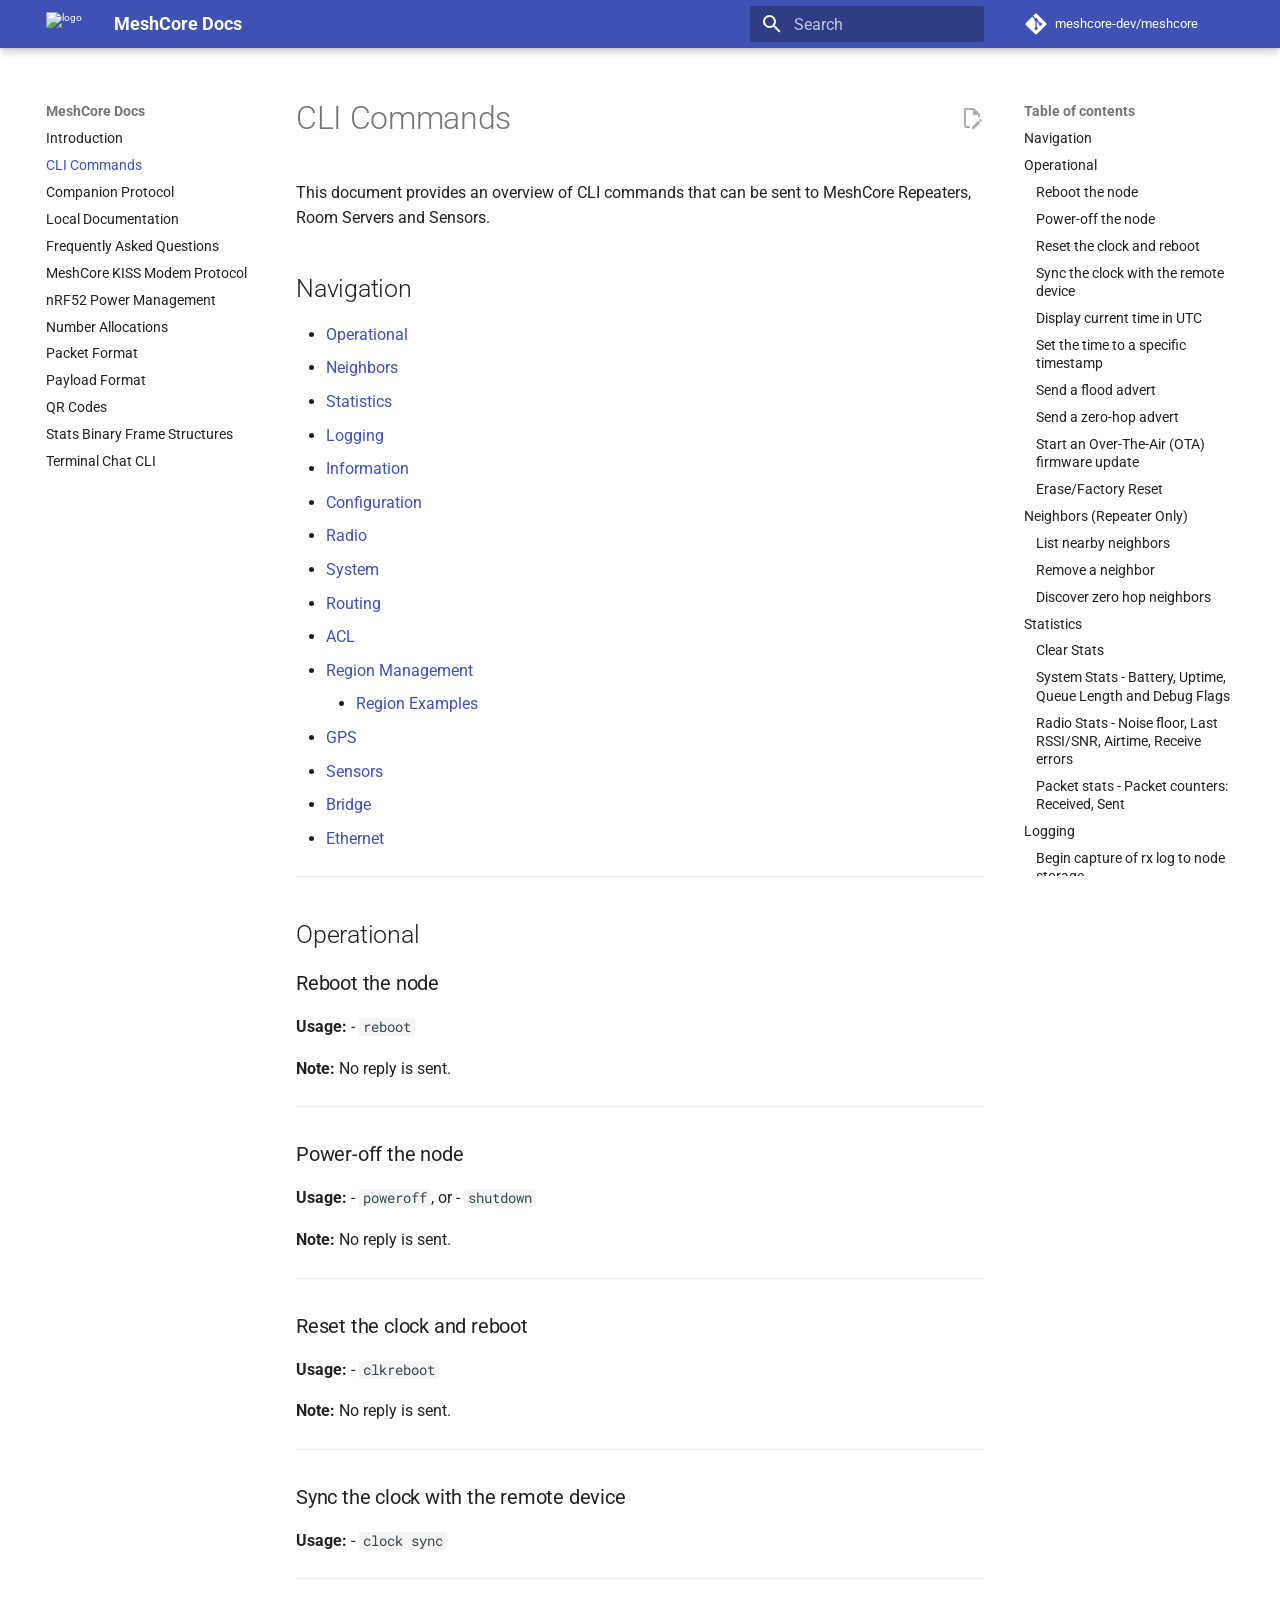
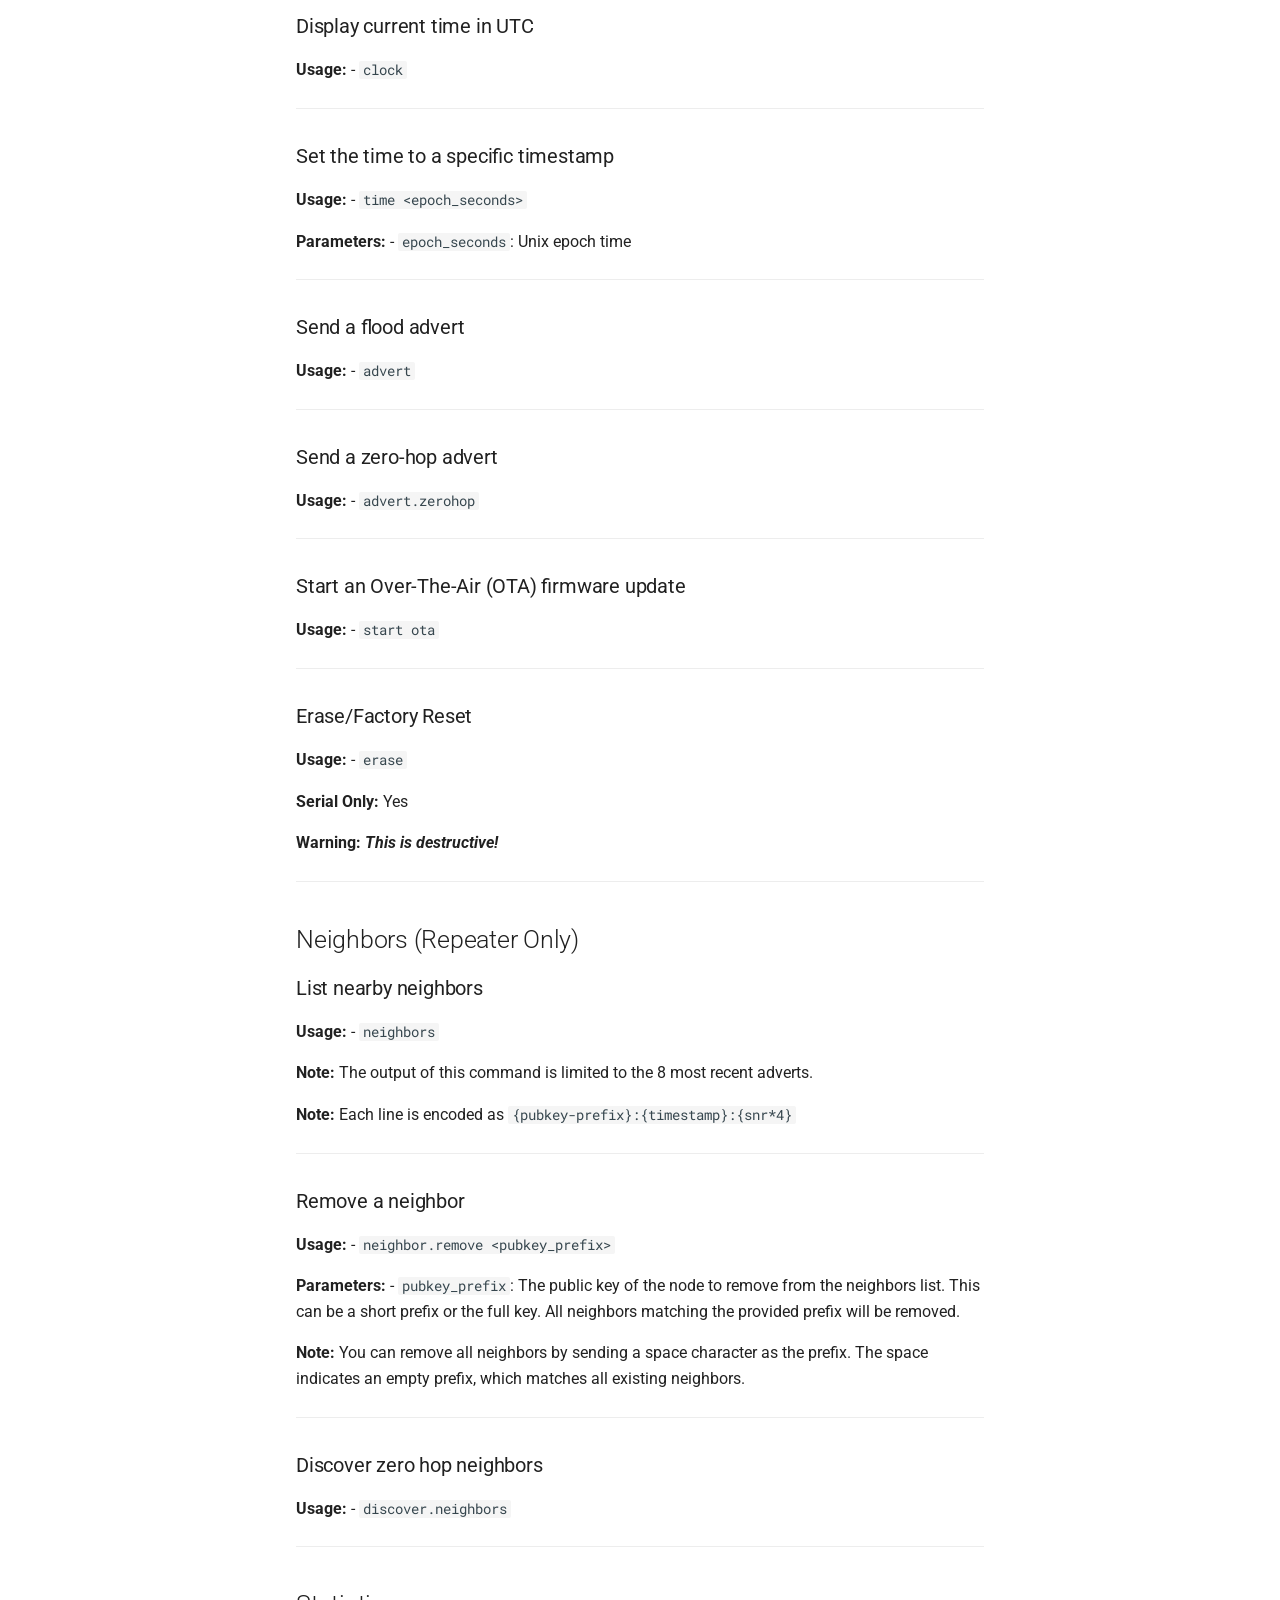
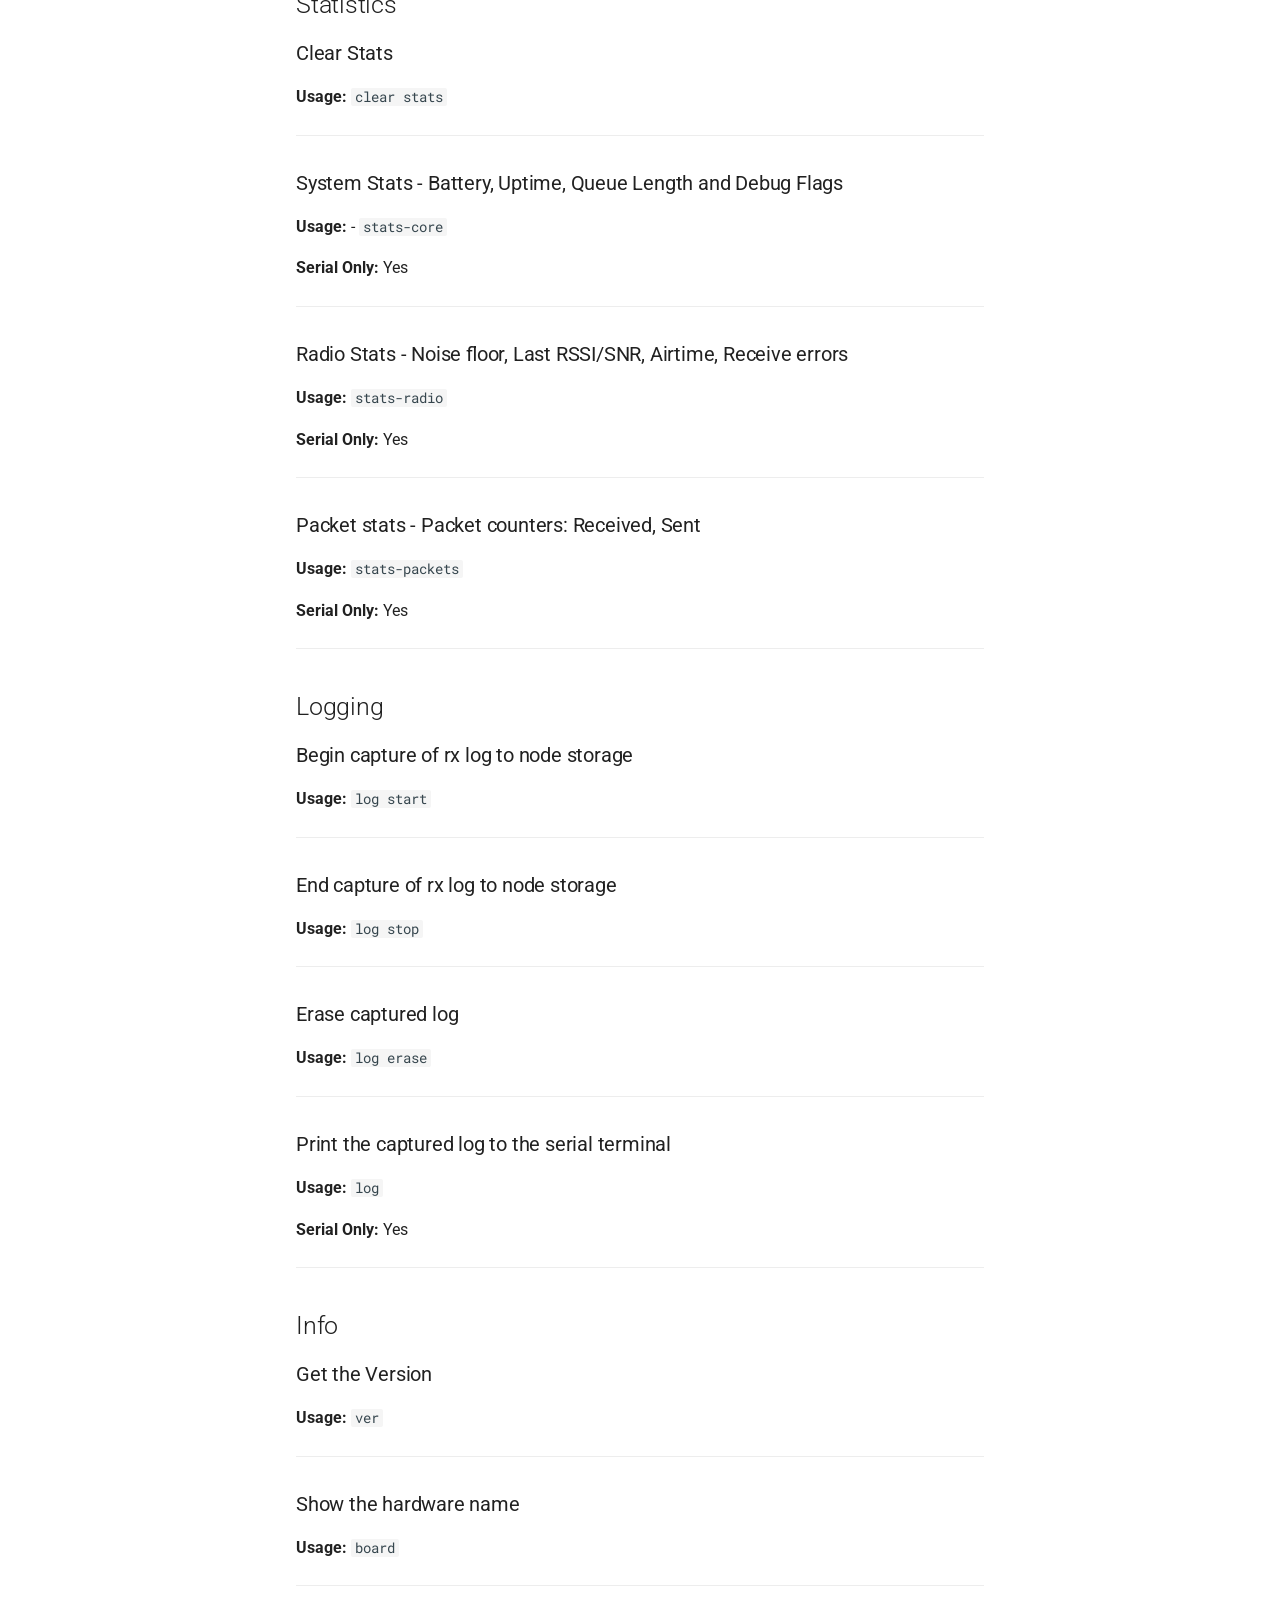
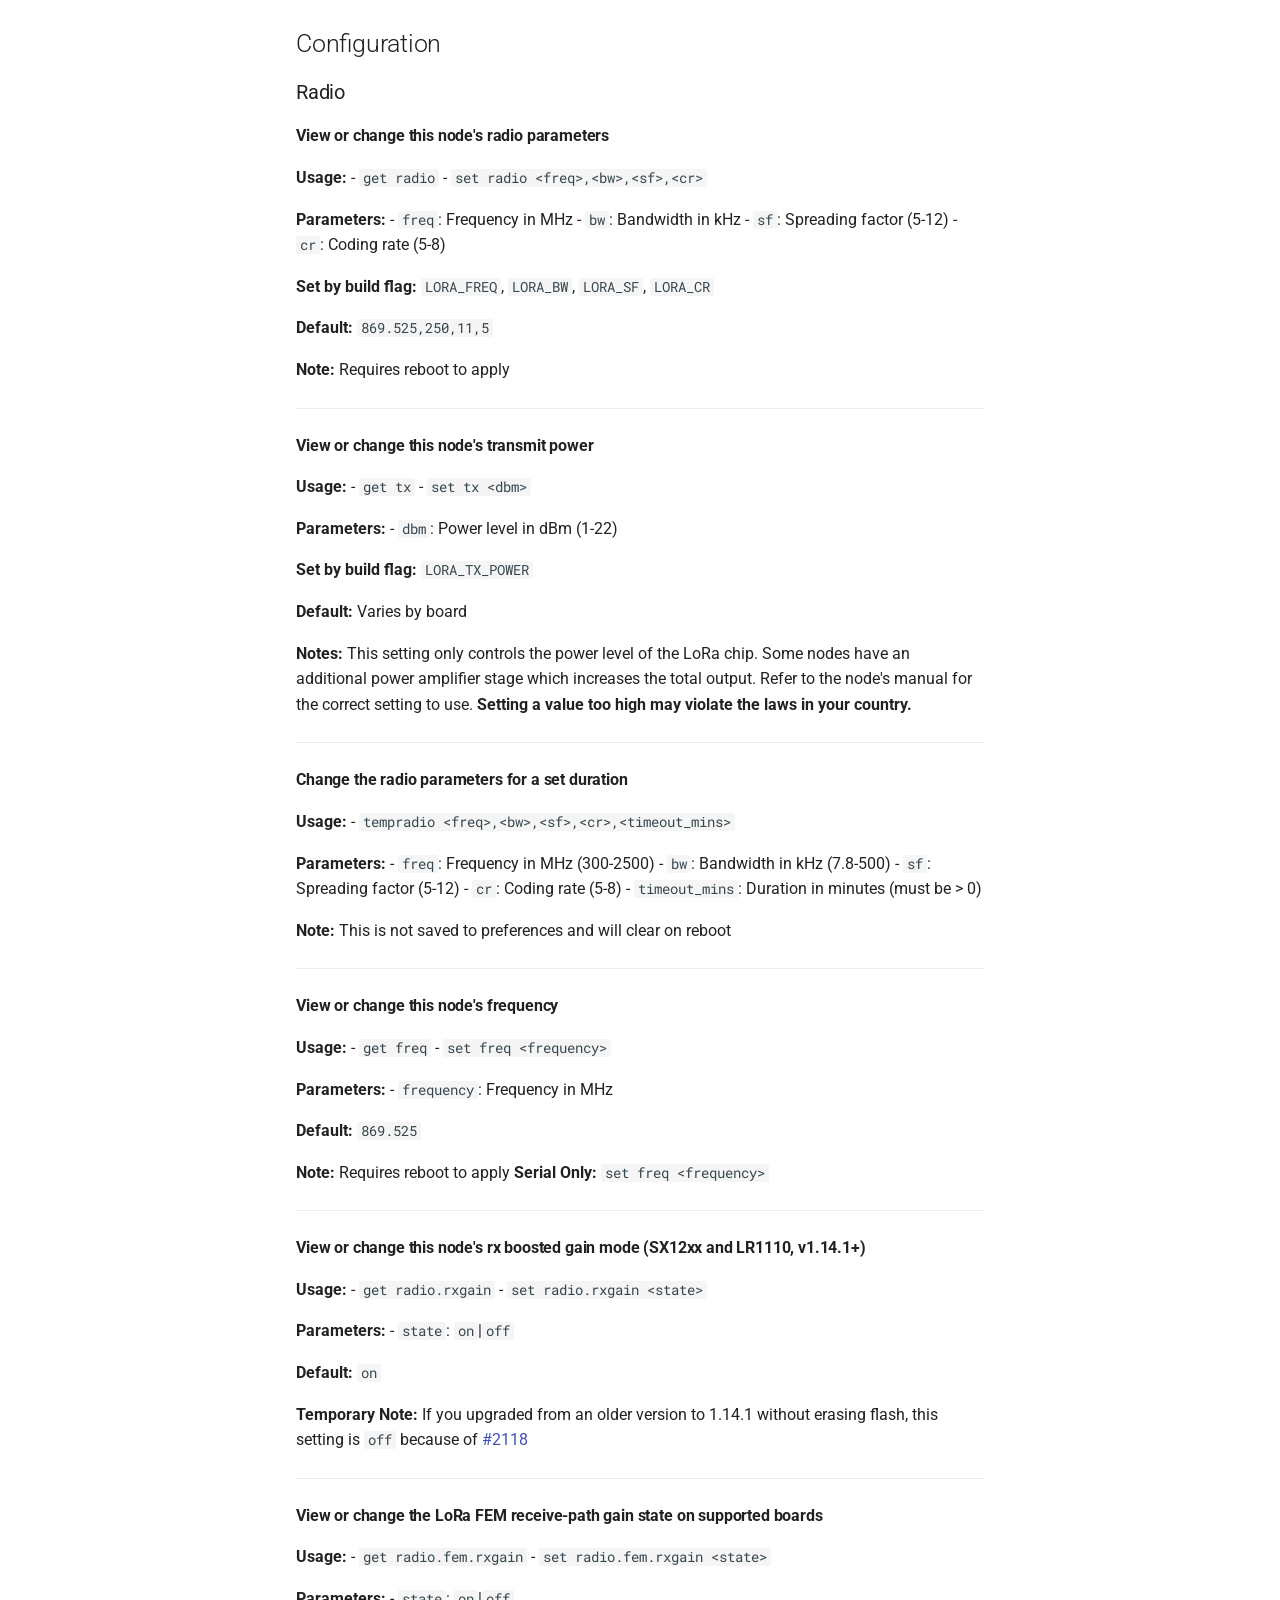
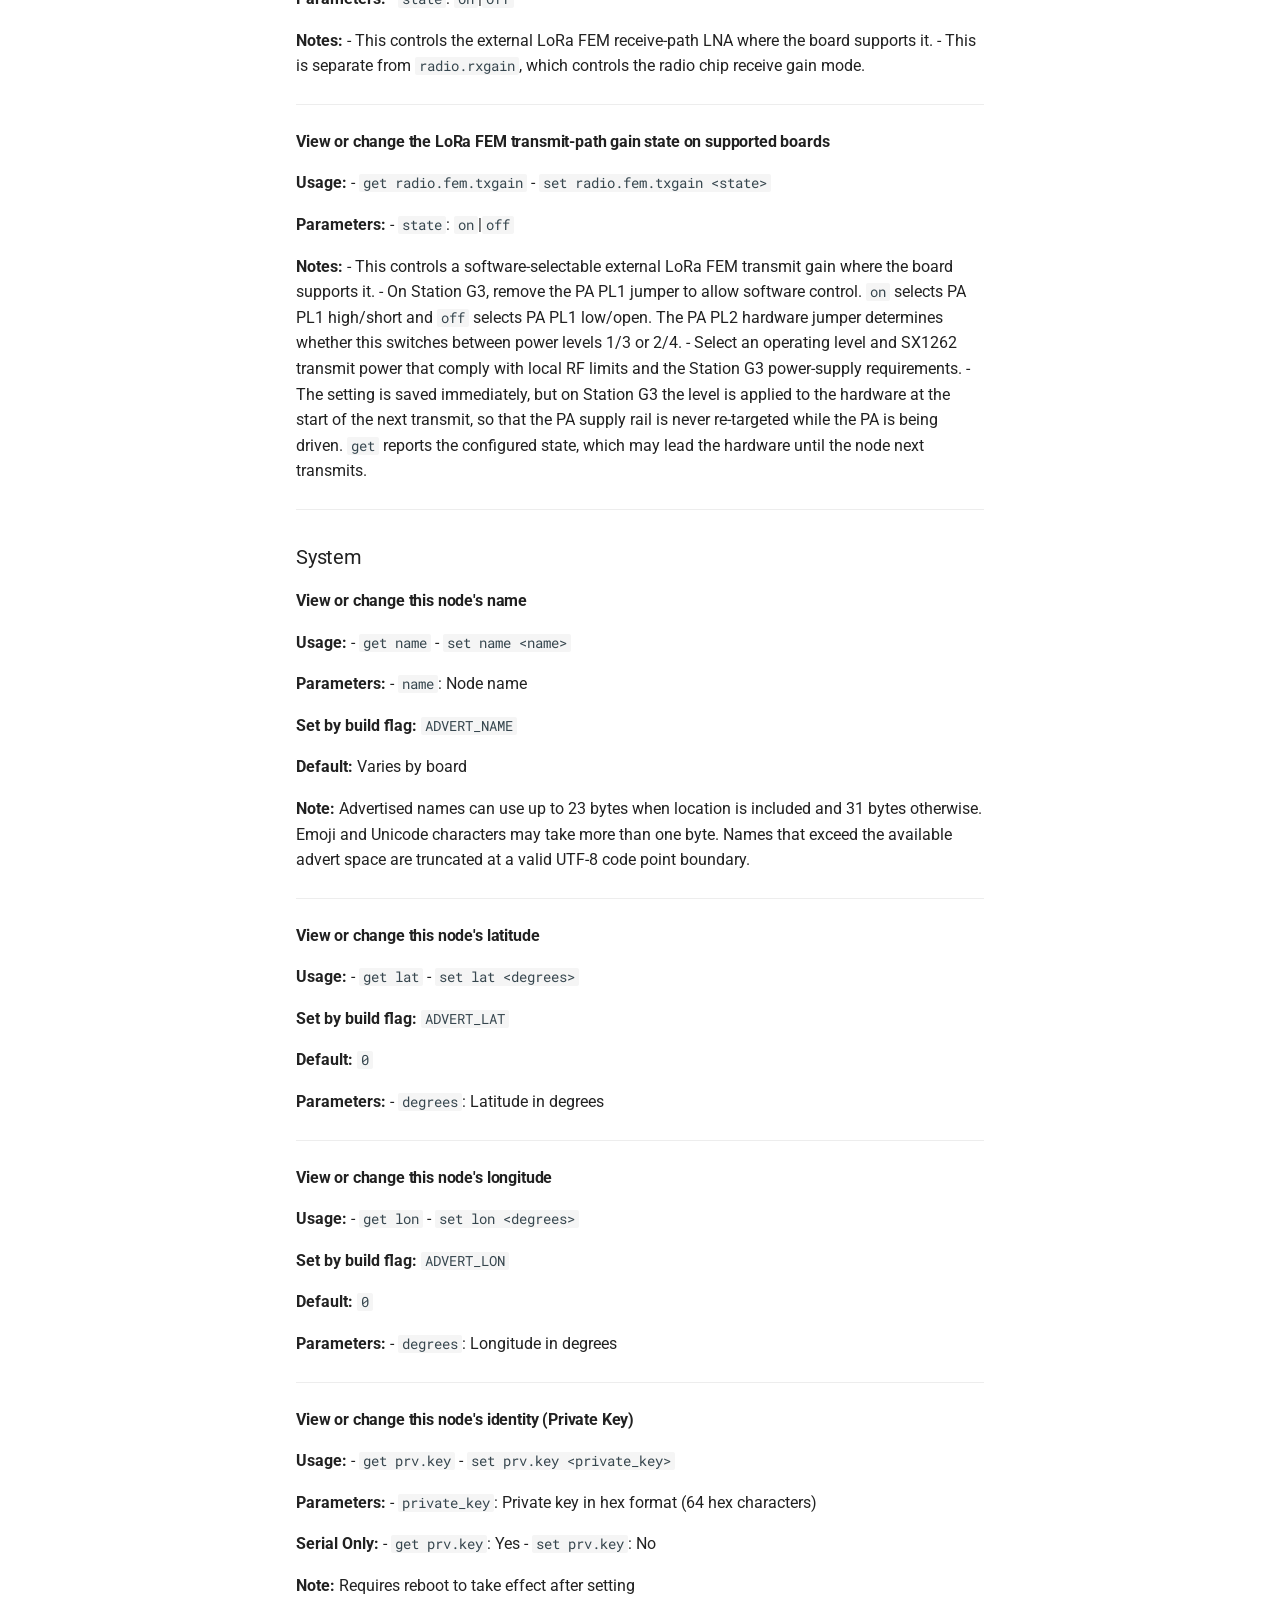
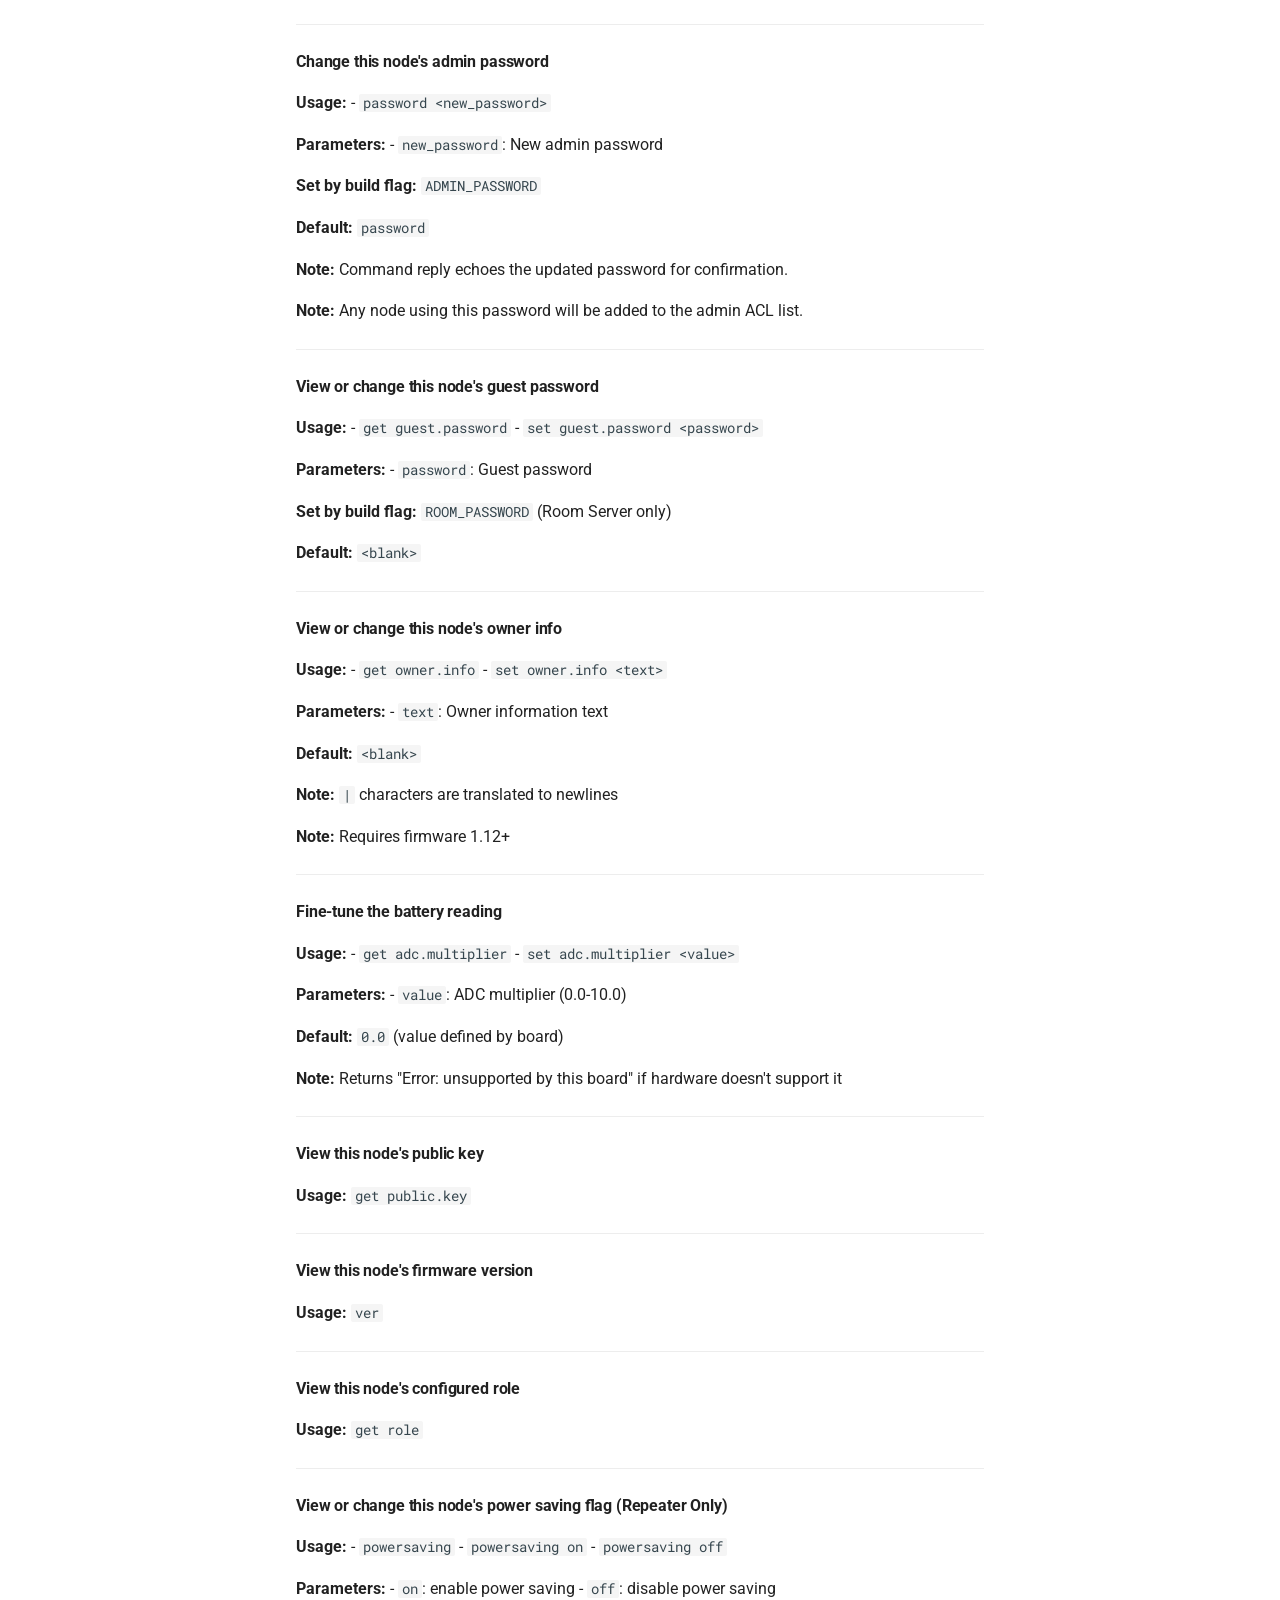
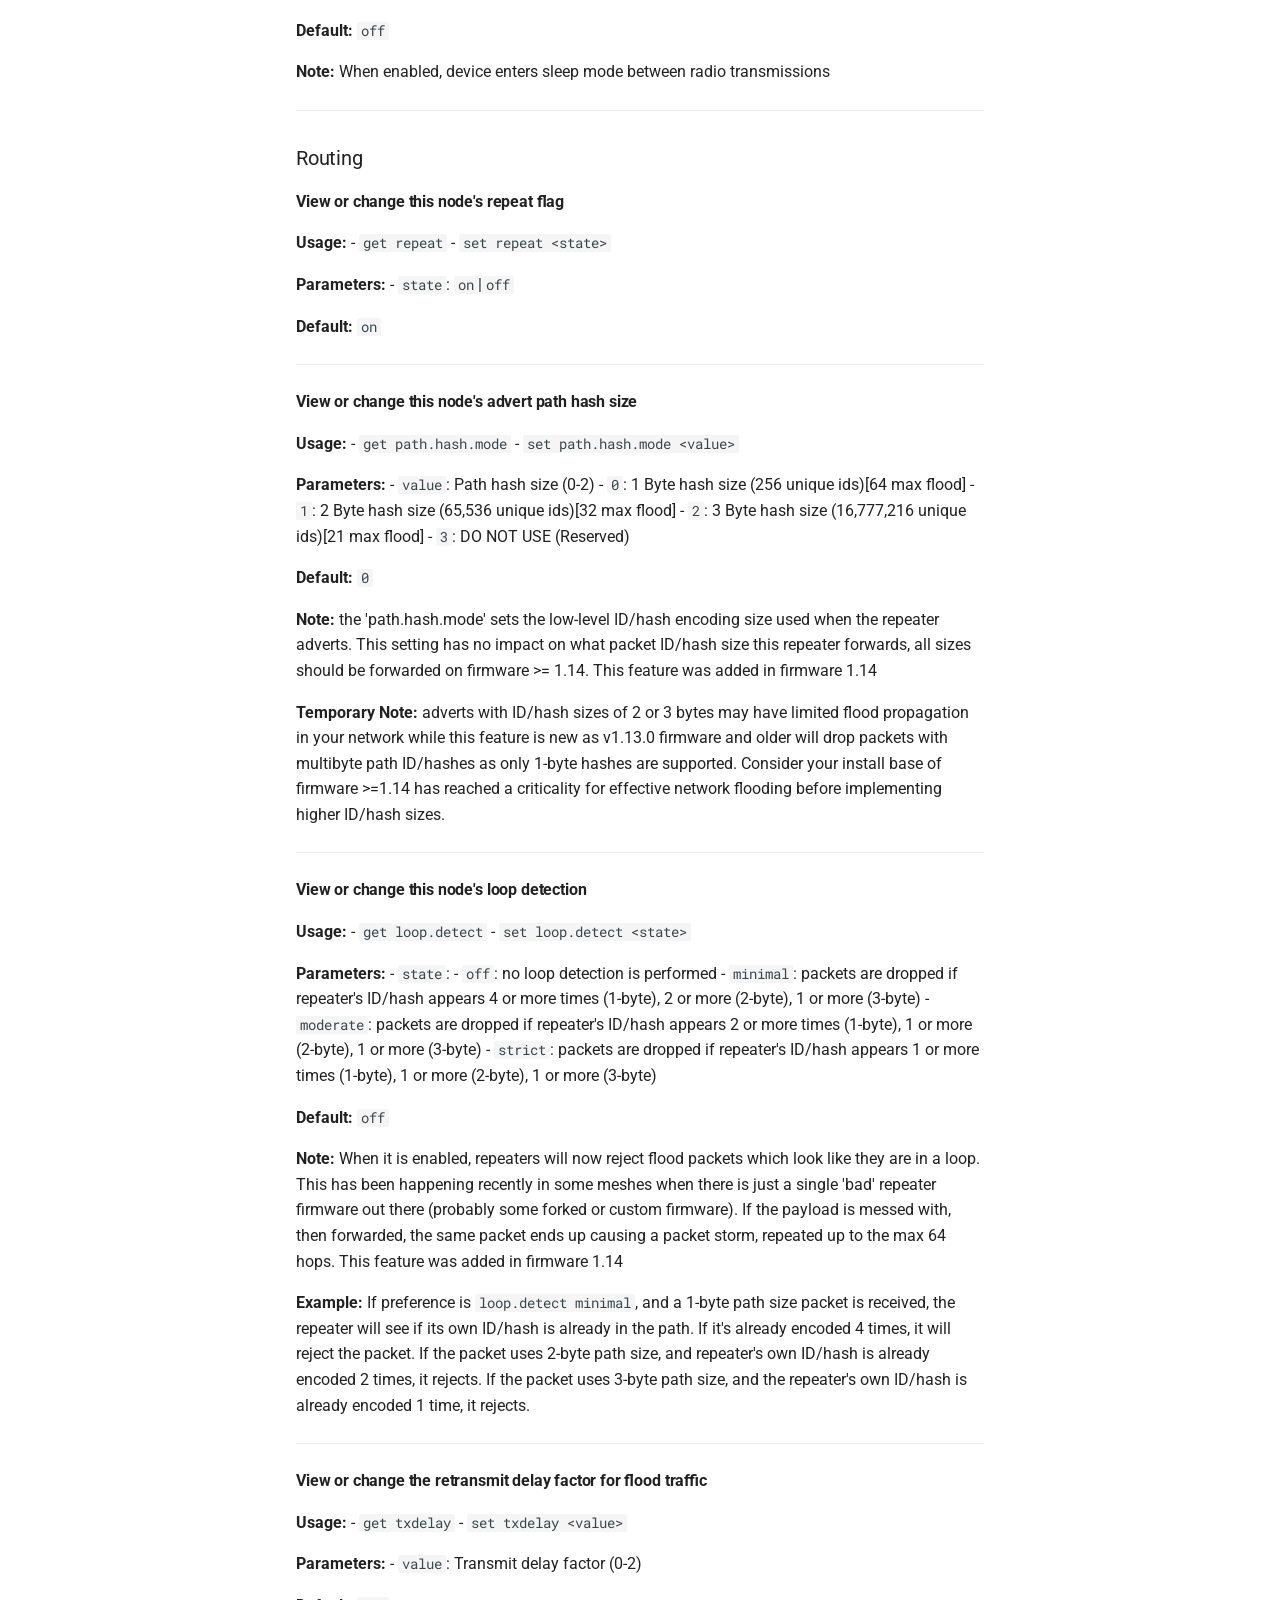
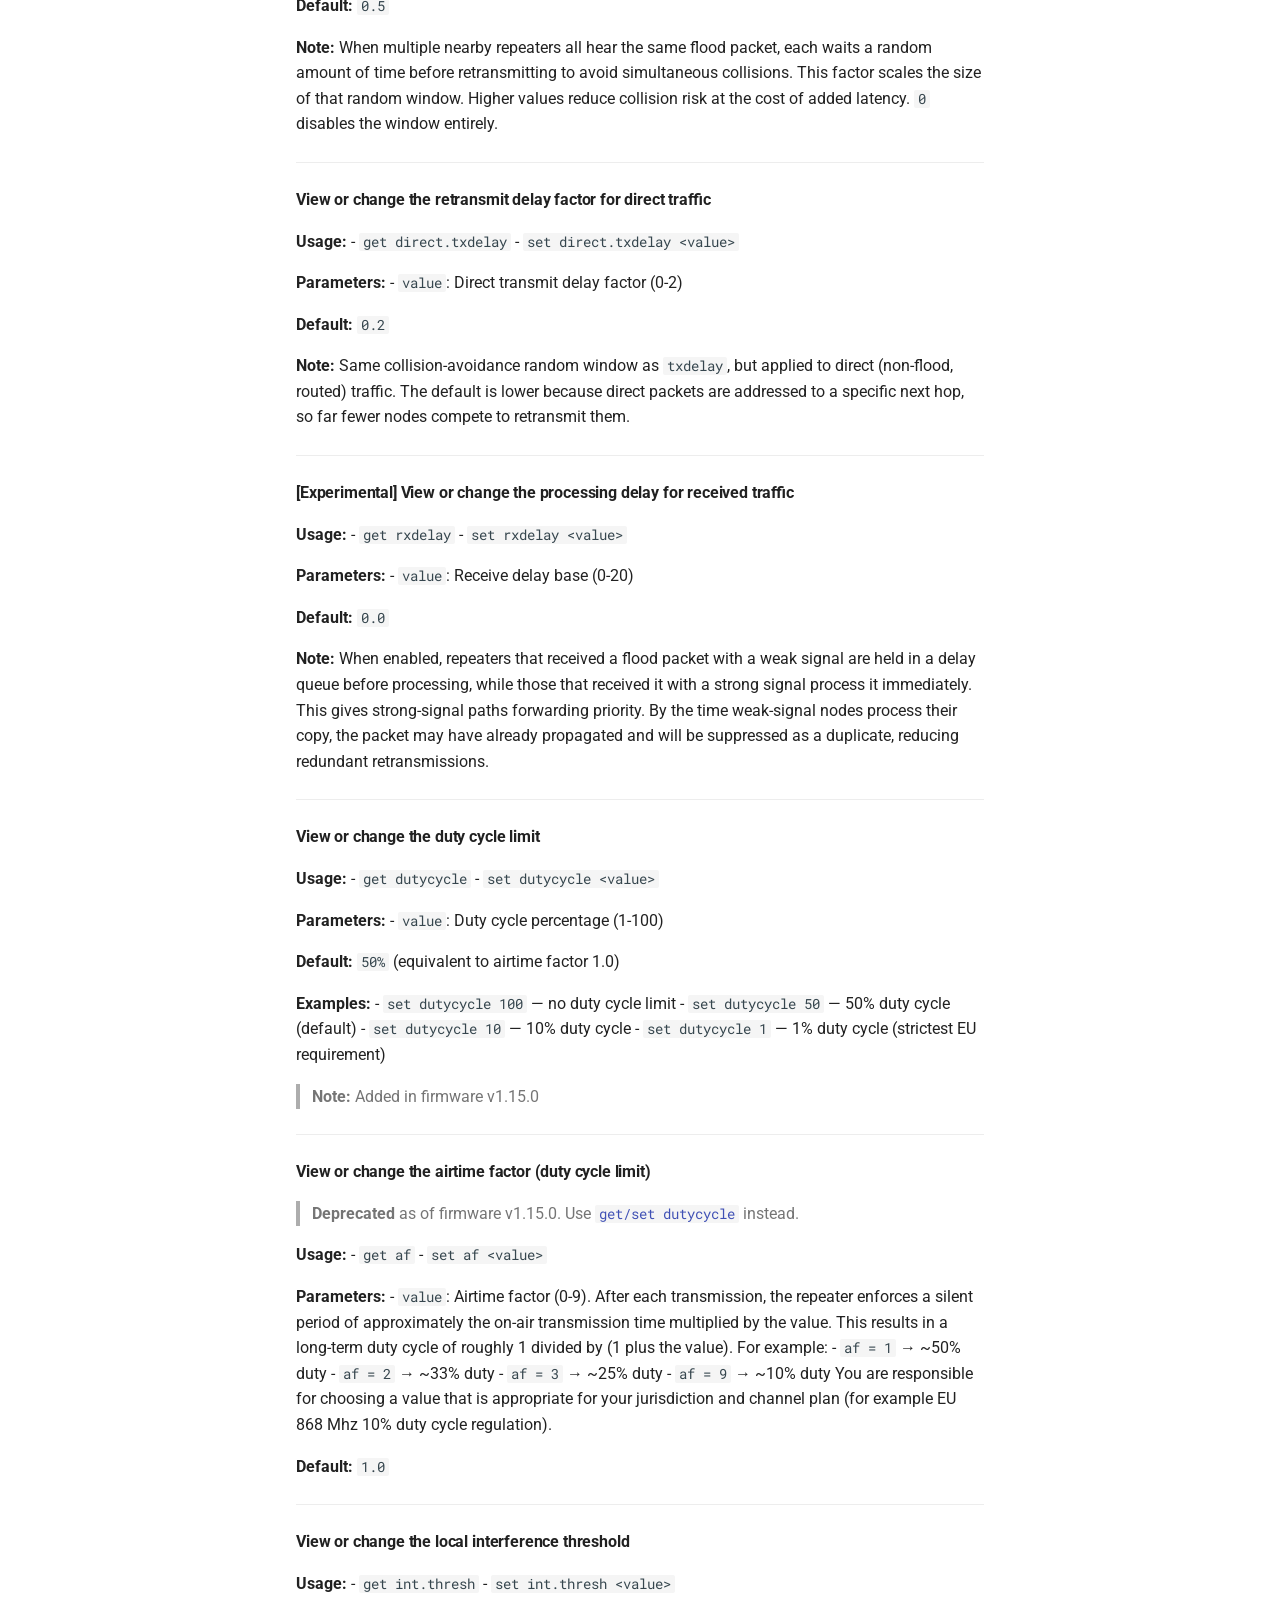
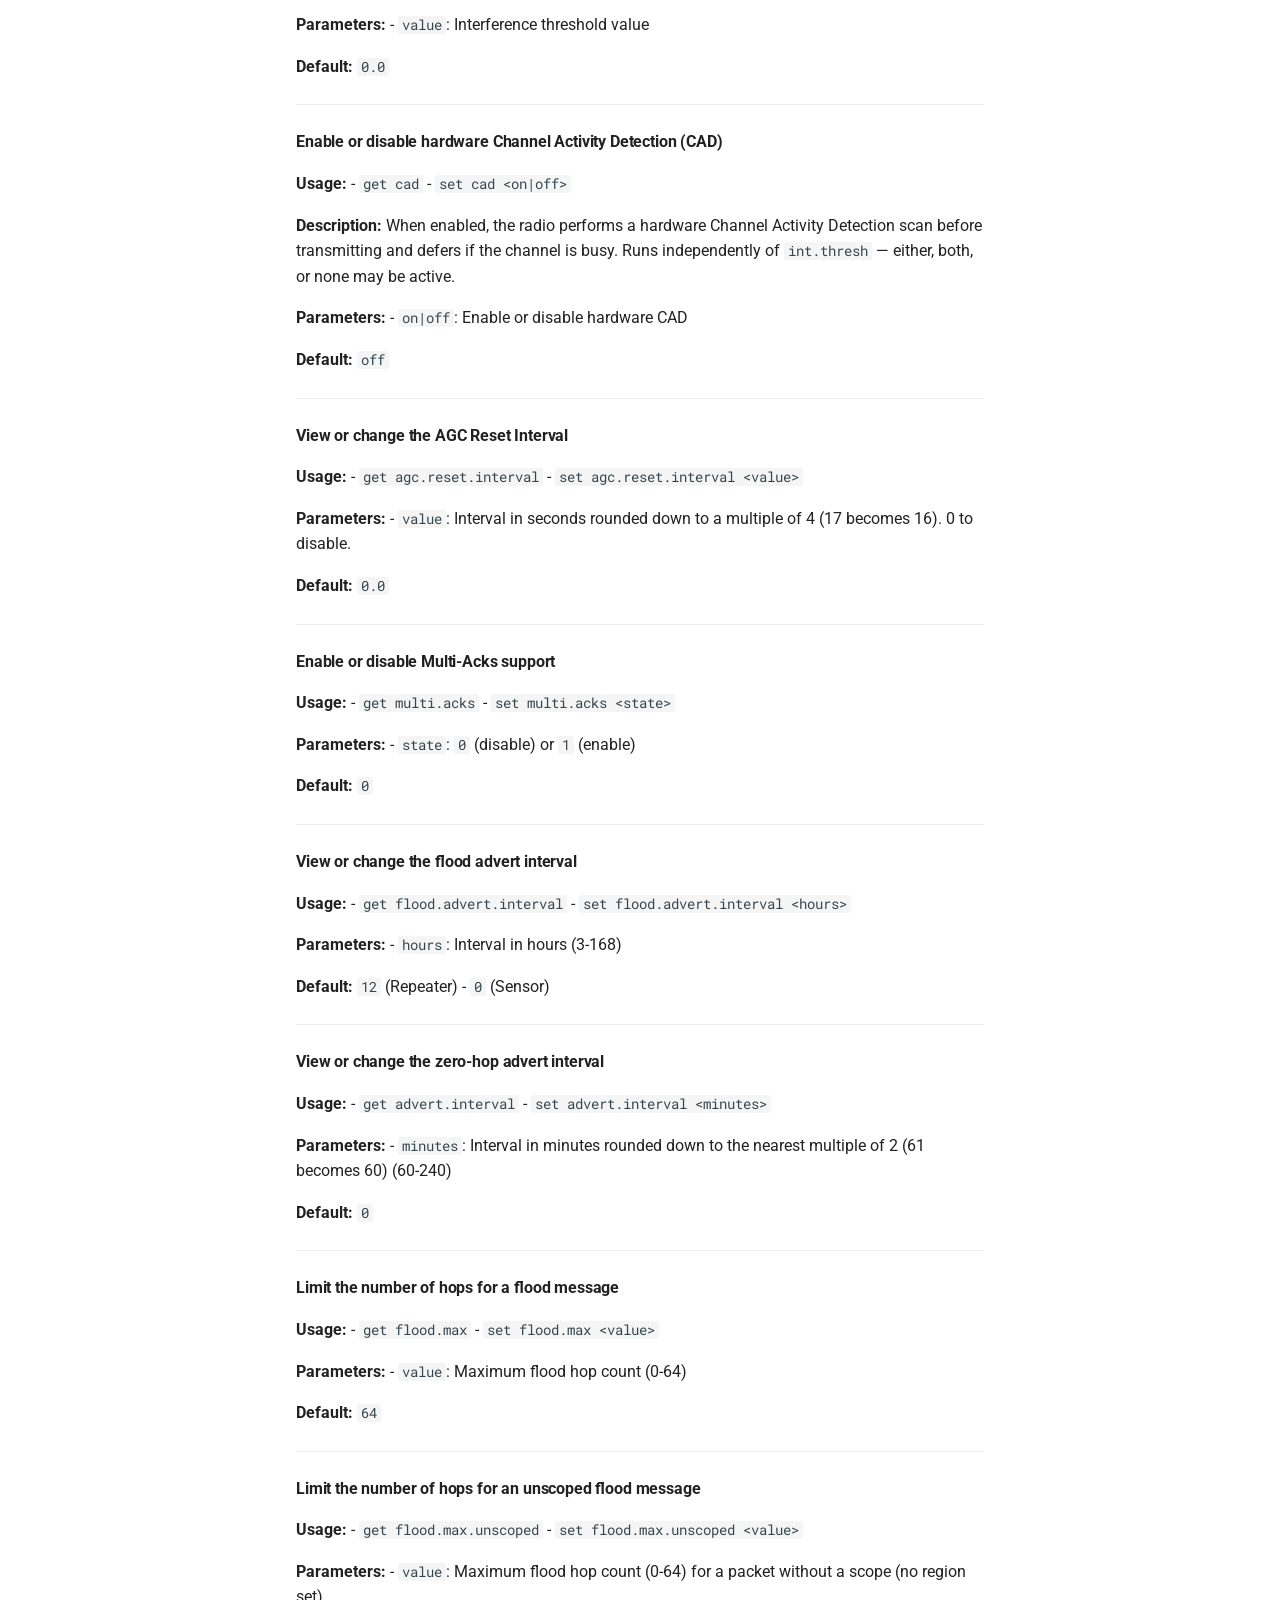
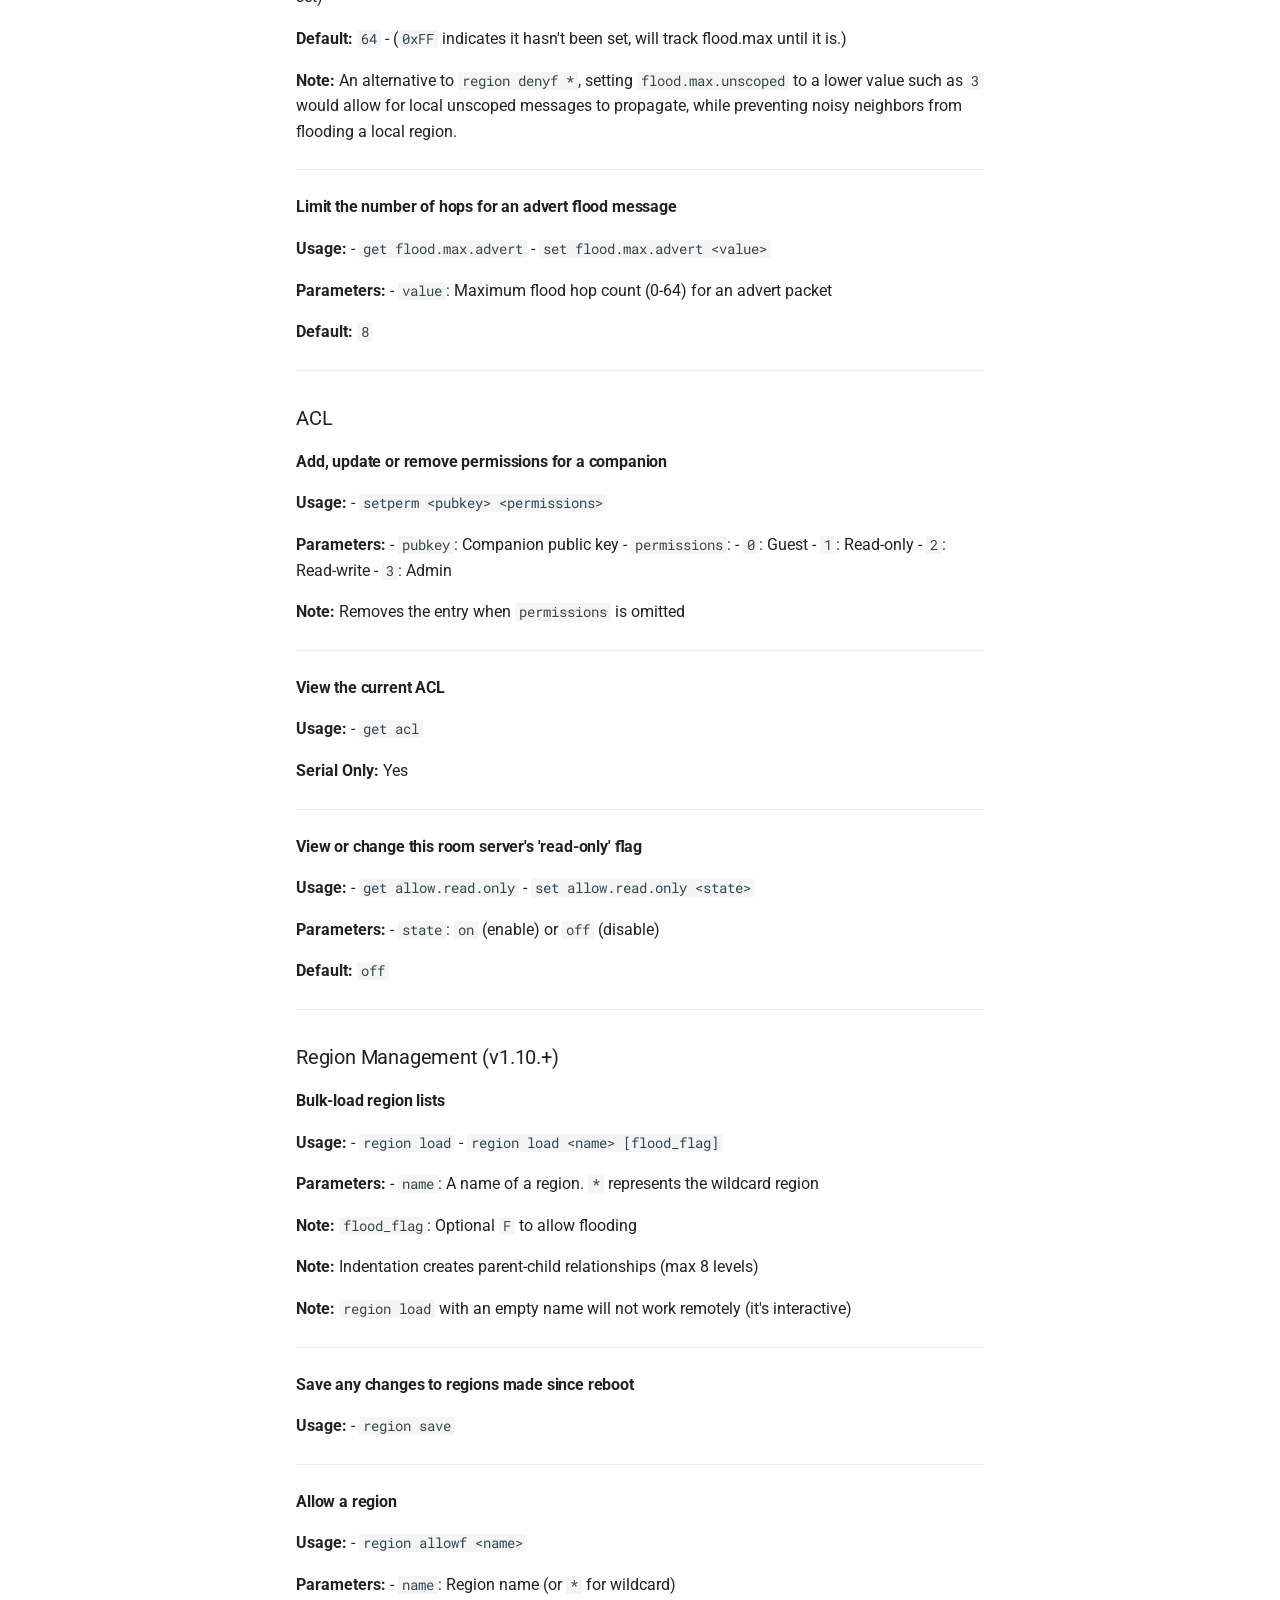
==== commit 8ae3ce71: "deploy: 9e13fa8e8f3acdc2c5591613f959251111e1d678" ====
--- a/cli_commands/index.html
+++ b/cli_commands/index.html
@@ -740,6 +740,28 @@
   
 </li>
         
+          <li class="md-nav__item">
+  <a href="#view-or-change-the-lora-fem-receive-path-gain-state-on-supported-boards" class="md-nav__link">
+    <span class="md-ellipsis">
+      
+        View or change the LoRa FEM receive-path gain state on supported boards
+      
+    </span>
+  </a>
+  
+</li>
+        
+          <li class="md-nav__item">
+  <a href="#view-or-change-the-lora-fem-transmit-path-gain-state-on-supported-boards" class="md-nav__link">
+    <span class="md-ellipsis">
+      
+        View or change the LoRa FEM transmit-path gain state on supported boards
+      
+    </span>
+  </a>
+  
+</li>
+        
       </ul>
     </nav>
   
@@ -1006,6 +1028,17 @@
 </li>
         
           <li class="md-nav__item">
+  <a href="#enable-or-disable-hardware-channel-activity-detection-cad" class="md-nav__link">
+    <span class="md-ellipsis">
+      
+        Enable or disable hardware Channel Activity Detection (CAD)
+      
+    </span>
+  </a>
+  
+</li>
+        
+          <li class="md-nav__item">
   <a href="#view-or-change-the-agc-reset-interval" class="md-nav__link">
     <span class="md-ellipsis">
       
@@ -1535,6 +1568,34 @@
     <span class="md-ellipsis">
       
         View the boot voltage
+      
+    </span>
+  </a>
+  
+</li>
+        
+      </ul>
+    </nav>
+  
+</li>
+        
+          <li class="md-nav__item">
+  <a href="#ethernet-when-ethernet-support-is-compiled-in" class="md-nav__link">
+    <span class="md-ellipsis">
+      
+        Ethernet (when Ethernet support is compiled in)
+      
+    </span>
+  </a>
+  
+    <nav class="md-nav" aria-label="Ethernet (when Ethernet support is compiled in)">
+      <ul class="md-nav__list">
+        
+          <li class="md-nav__item">
+  <a href="#view-ethernet-connection-status" class="md-nav__link">
+    <span class="md-ellipsis">
+      
+        View Ethernet connection status
       
     </span>
   </a>
@@ -2310,6 +2371,28 @@
   
 </li>
         
+          <li class="md-nav__item">
+  <a href="#view-or-change-the-lora-fem-receive-path-gain-state-on-supported-boards" class="md-nav__link">
+    <span class="md-ellipsis">
+      
+        View or change the LoRa FEM receive-path gain state on supported boards
+      
+    </span>
+  </a>
+  
+</li>
+        
+          <li class="md-nav__item">
+  <a href="#view-or-change-the-lora-fem-transmit-path-gain-state-on-supported-boards" class="md-nav__link">
+    <span class="md-ellipsis">
+      
+        View or change the LoRa FEM transmit-path gain state on supported boards
+      
+    </span>
+  </a>
+  
+</li>
+        
       </ul>
     </nav>
   
@@ -2576,6 +2659,17 @@
 </li>
         
           <li class="md-nav__item">
+  <a href="#enable-or-disable-hardware-channel-activity-detection-cad" class="md-nav__link">
+    <span class="md-ellipsis">
+      
+        Enable or disable hardware Channel Activity Detection (CAD)
+      
+    </span>
+  </a>
+  
+</li>
+        
+          <li class="md-nav__item">
   <a href="#view-or-change-the-agc-reset-interval" class="md-nav__link">
     <span class="md-ellipsis">
       
@@ -3105,6 +3199,34 @@
     <span class="md-ellipsis">
       
         View the boot voltage
+      
+    </span>
+  </a>
+  
+</li>
+        
+      </ul>
+    </nav>
+  
+</li>
+        
+          <li class="md-nav__item">
+  <a href="#ethernet-when-ethernet-support-is-compiled-in" class="md-nav__link">
+    <span class="md-ellipsis">
+      
+        Ethernet (when Ethernet support is compiled in)
+      
+    </span>
+  </a>
+  
+    <nav class="md-nav" aria-label="Ethernet (when Ethernet support is compiled in)">
+      <ul class="md-nav__list">
+        
+          <li class="md-nav__item">
+  <a href="#view-ethernet-connection-status" class="md-nav__link">
+    <span class="md-ellipsis">
+      
+        View Ethernet connection status
       
     </span>
   </a>
@@ -3167,6 +3289,7 @@
 <li><a href="#gps-when-gps-support-is-compiled-in">GPS</a></li>
 <li><a href="#sensors-when-sensor-support-is-compiled-in">Sensors</a></li>
 <li><a href="#bridge-when-bridge-support-is-compiled-in">Bridge</a></li>
+<li><a href="#ethernet-when-ethernet-support-is-compiled-in">Ethernet</a></li>
 </ul>
 <hr />
 <h2 id="operational">Operational</h2>
@@ -3329,6 +3452,28 @@
 <p><strong>Default:</strong> <code>on</code></p>
 <p><strong>Temporary Note:</strong> If you upgraded from an older version to 1.14.1 without erasing flash, this setting is <code>off</code> because of <a href="https://github.com/meshcore-dev/MeshCore/issues/2118">#2118</a></p>
 <hr />
+<h4 id="view-or-change-the-lora-fem-receive-path-gain-state-on-supported-boards">View or change the LoRa FEM receive-path gain state on supported boards</h4>
+<p><strong>Usage:</strong>
+- <code>get radio.fem.rxgain</code>
+- <code>set radio.fem.rxgain &lt;state&gt;</code></p>
+<p><strong>Parameters:</strong>
+- <code>state</code>: <code>on</code>|<code>off</code></p>
+<p><strong>Notes:</strong>
+- This controls the external LoRa FEM receive-path LNA where the board supports it.
+- This is separate from <code>radio.rxgain</code>, which controls the radio chip receive gain mode.</p>
+<hr />
+<h4 id="view-or-change-the-lora-fem-transmit-path-gain-state-on-supported-boards">View or change the LoRa FEM transmit-path gain state on supported boards</h4>
+<p><strong>Usage:</strong>
+- <code>get radio.fem.txgain</code>
+- <code>set radio.fem.txgain &lt;state&gt;</code></p>
+<p><strong>Parameters:</strong>
+- <code>state</code>: <code>on</code>|<code>off</code></p>
+<p><strong>Notes:</strong>
+- This controls a software-selectable external LoRa FEM transmit gain where the board supports it.
+- On Station G3, remove the PA PL1 jumper to allow software control. <code>on</code> selects PA PL1 high/short and <code>off</code> selects PA PL1 low/open. The PA PL2 hardware jumper determines whether this switches between power levels 1/3 or 2/4.
+- Select an operating level and SX1262 transmit power that comply with local RF limits and the Station G3 power-supply requirements.
+- The setting is saved immediately, but on Station G3 the level is applied to the hardware at the start of the next transmit, so that the PA supply rail is never re-targeted while the PA is being driven. <code>get</code> reports the configured state, which may lead the hardware until the node next transmits.</p>
+<hr />
 <h3 id="system">System</h3>
 <h4 id="view-or-change-this-nodes-name">View or change this node's name</h4>
 <p><strong>Usage:</strong>
@@ -3338,7 +3483,7 @@
 - <code>name</code>: Node name</p>
 <p><strong>Set by build flag:</strong> <code>ADVERT_NAME</code></p>
 <p><strong>Default:</strong> Varies by board</p>
-<p><strong>Note:</strong> Max length varies. If a location is set, the max length is 24 bytes; 32 otherwise. Emoji and unicode characters may take more than one byte.</p>
+<p><strong>Note:</strong> Advertised names can use up to 23 bytes when location is included and 31 bytes otherwise. Emoji and Unicode characters may take more than one byte. Names that exceed the available advert space are truncated at a valid UTF-8 code point boundary.</p>
 <hr />
 <h4 id="view-or-change-this-nodes-latitude">View or change this node's latitude</h4>
 <p><strong>Usage:</strong>
@@ -3530,6 +3675,15 @@
 <p><strong>Parameters:</strong>
 - <code>value</code>: Interference threshold value</p>
 <p><strong>Default:</strong> <code>0.0</code></p>
+<hr />
+<h4 id="enable-or-disable-hardware-channel-activity-detection-cad">Enable or disable hardware Channel Activity Detection (CAD)</h4>
+<p><strong>Usage:</strong>
+- <code>get cad</code>
+- <code>set cad &lt;on|off&gt;</code></p>
+<p><strong>Description:</strong> When enabled, the radio performs a hardware Channel Activity Detection scan before transmitting and defers if the channel is busy. Runs independently of <code>int.thresh</code> — either, both, or none may be active.</p>
+<p><strong>Parameters:</strong>
+- <code>on|off</code>: Enable or disable hardware CAD</p>
+<p><strong>Default:</strong> <code>off</code></p>
 <hr />
 <h4 id="view-or-change-the-agc-reset-interval">View or change the AGC Reset Interval</h4>
 <p><strong>Usage:</strong>
@@ -3904,6 +4058,21 @@
 <p><strong>Usage:</strong> <code>get pwrmgt.bootmv</code></p>
 <p><strong>Note:</strong> Returns an error on boards without power management support.</p>
 <hr />
+<h3 id="ethernet-when-ethernet-support-is-compiled-in">Ethernet (when Ethernet support is compiled in)</h3>
+<p>Ethernet support is available on RAK4631 boards with a RAK13800 (W5100S) Ethernet module. Use the <code>_ethernet</code> firmware variants (e.g. <code>RAK_4631_repeater_ethernet</code>) to enable this feature.</p>
+<hr />
+<h4 id="view-ethernet-connection-status">View Ethernet connection status</h4>
+<p><strong>Usage:</strong>
+- <code>eth.status</code></p>
+<p><strong>Output:</strong>
+- <code>ETH: &lt;ip&gt;:&lt;port&gt;</code> when connected (e.g. <code>ETH: 192.168.1.50:23</code>)
+- <code>ETH: not connected</code> when Ethernet is not active</p>
+<p><strong>Notes:</strong>
+- Available on repeater and room server firmware only. Companion radio ethernet firmware does not expose a CLI.
+- The Ethernet interface obtains an IP address via DHCP automatically on boot.
+- A TCP server listens on port 23 (default) for CLI connections.
+- Connect with any TCP client (e.g. <code>nc</code>, PuTTY) to access the same CLI available over serial.</p>
+<hr />
 
 
 
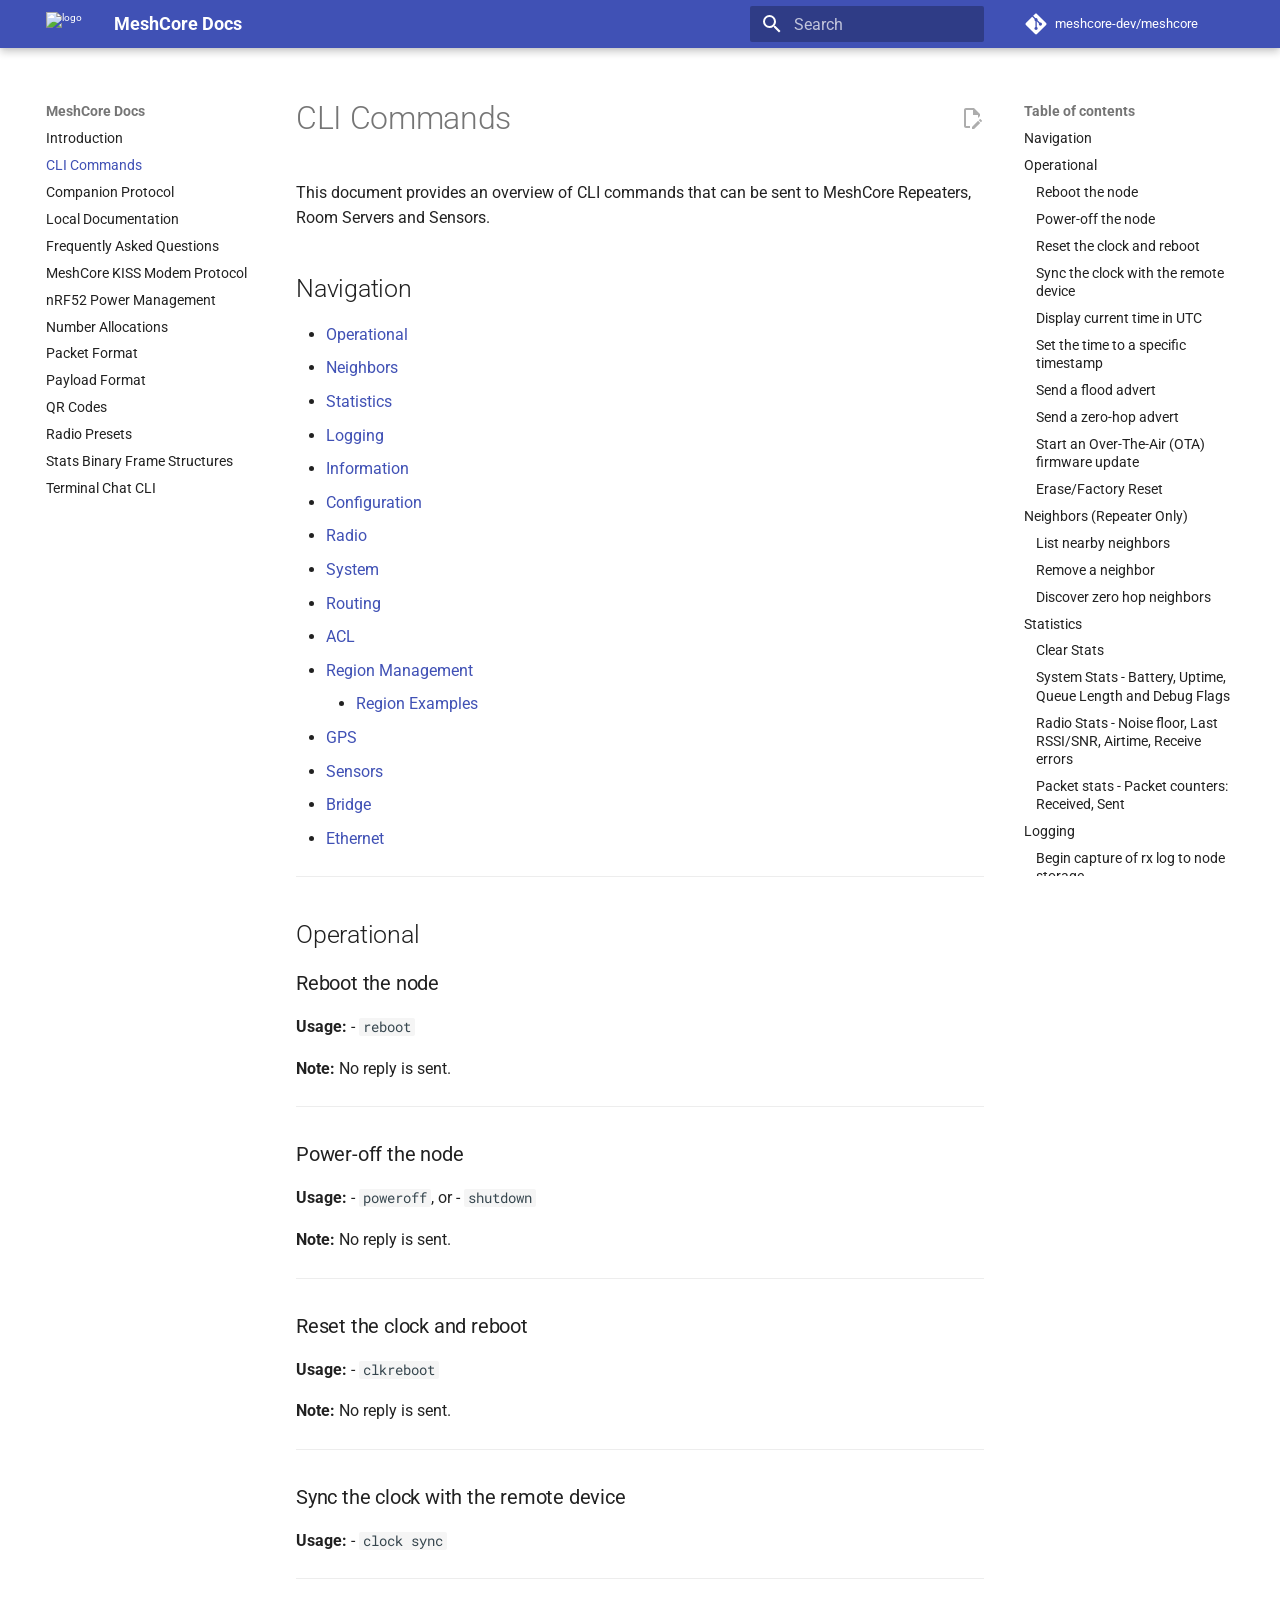
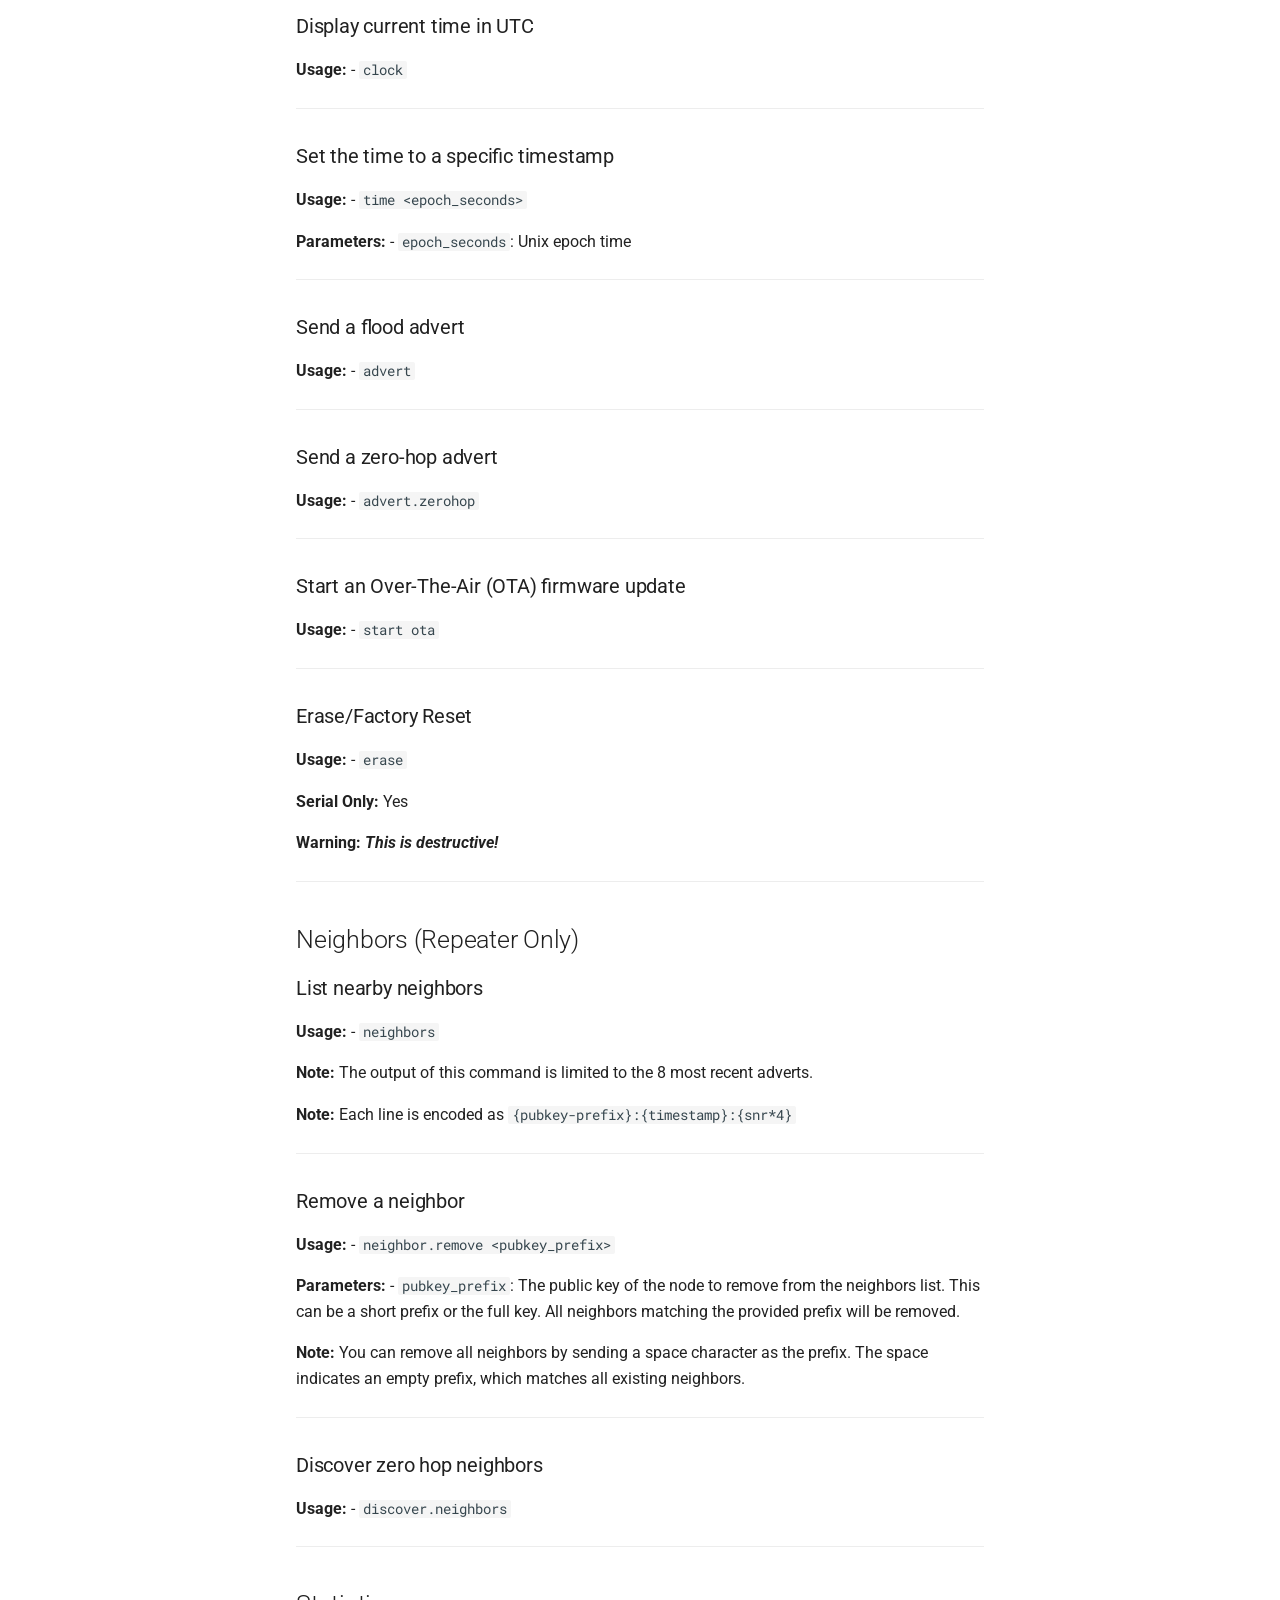
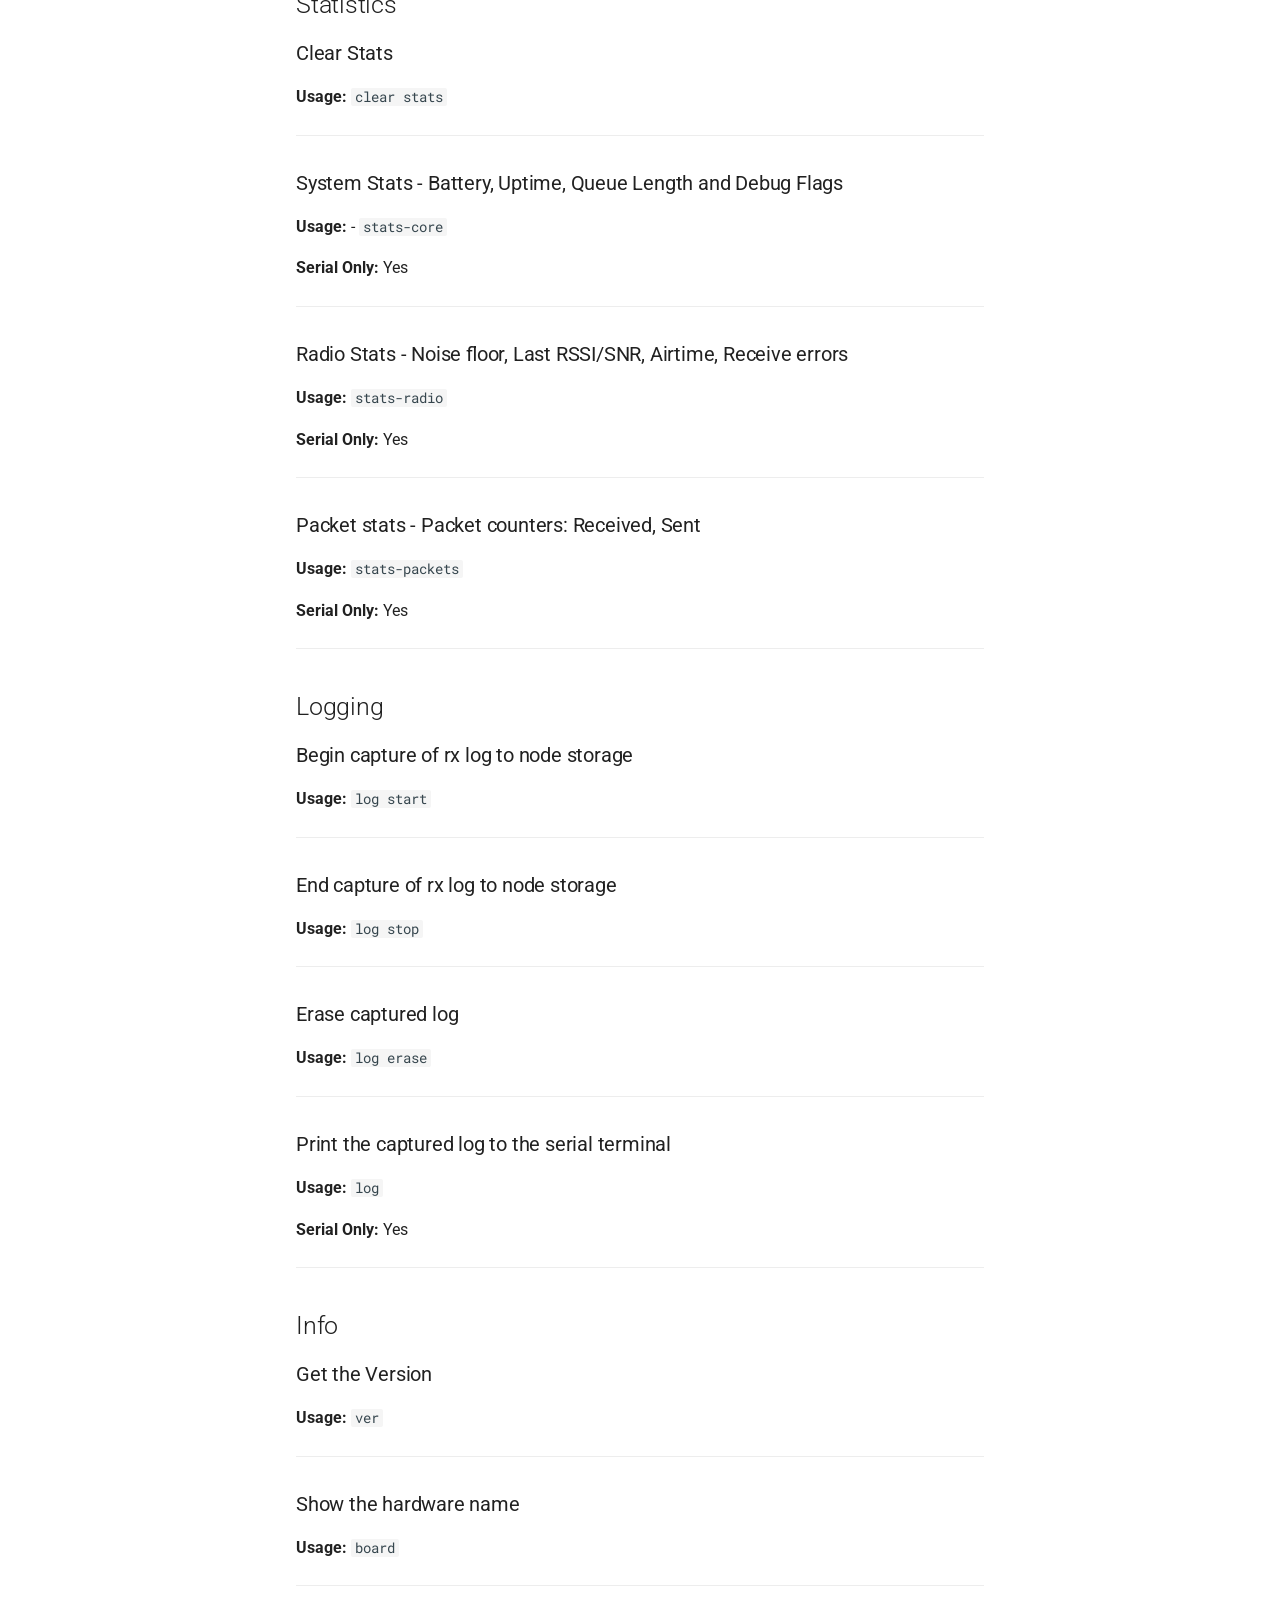
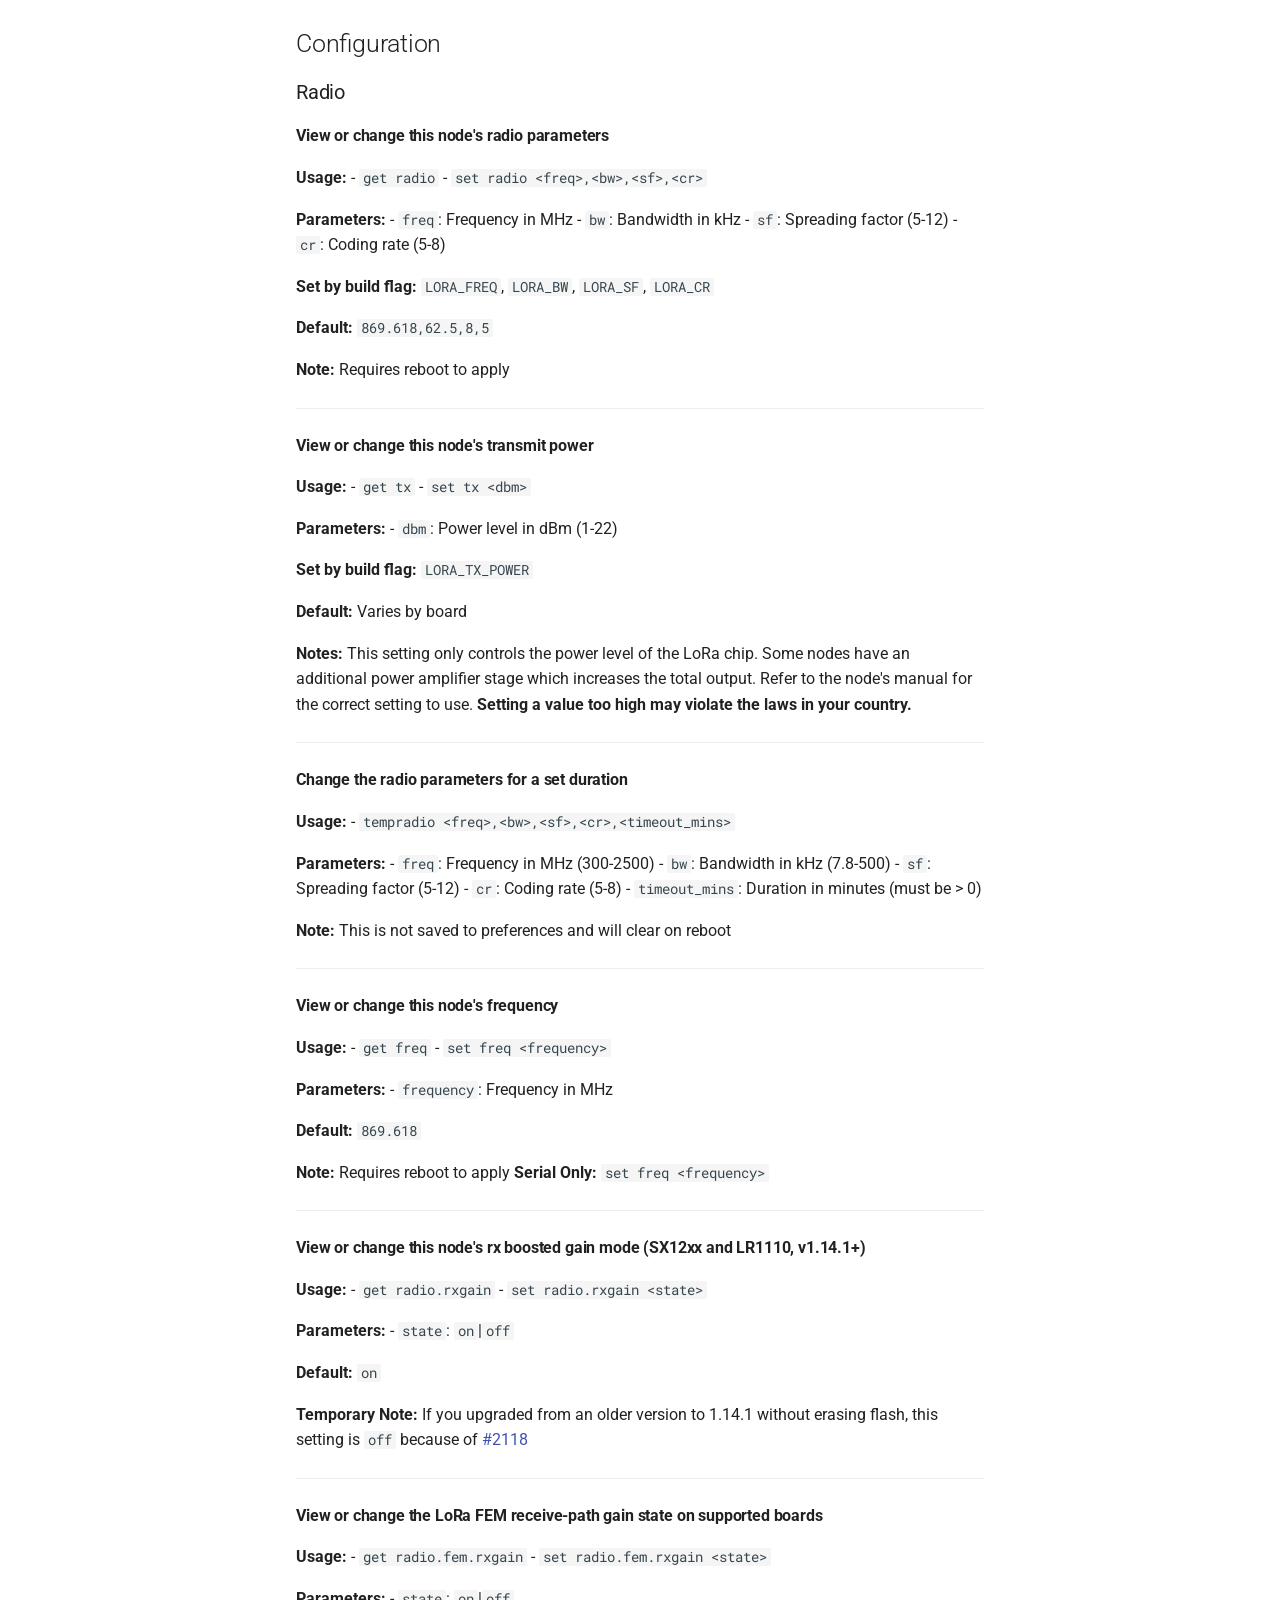
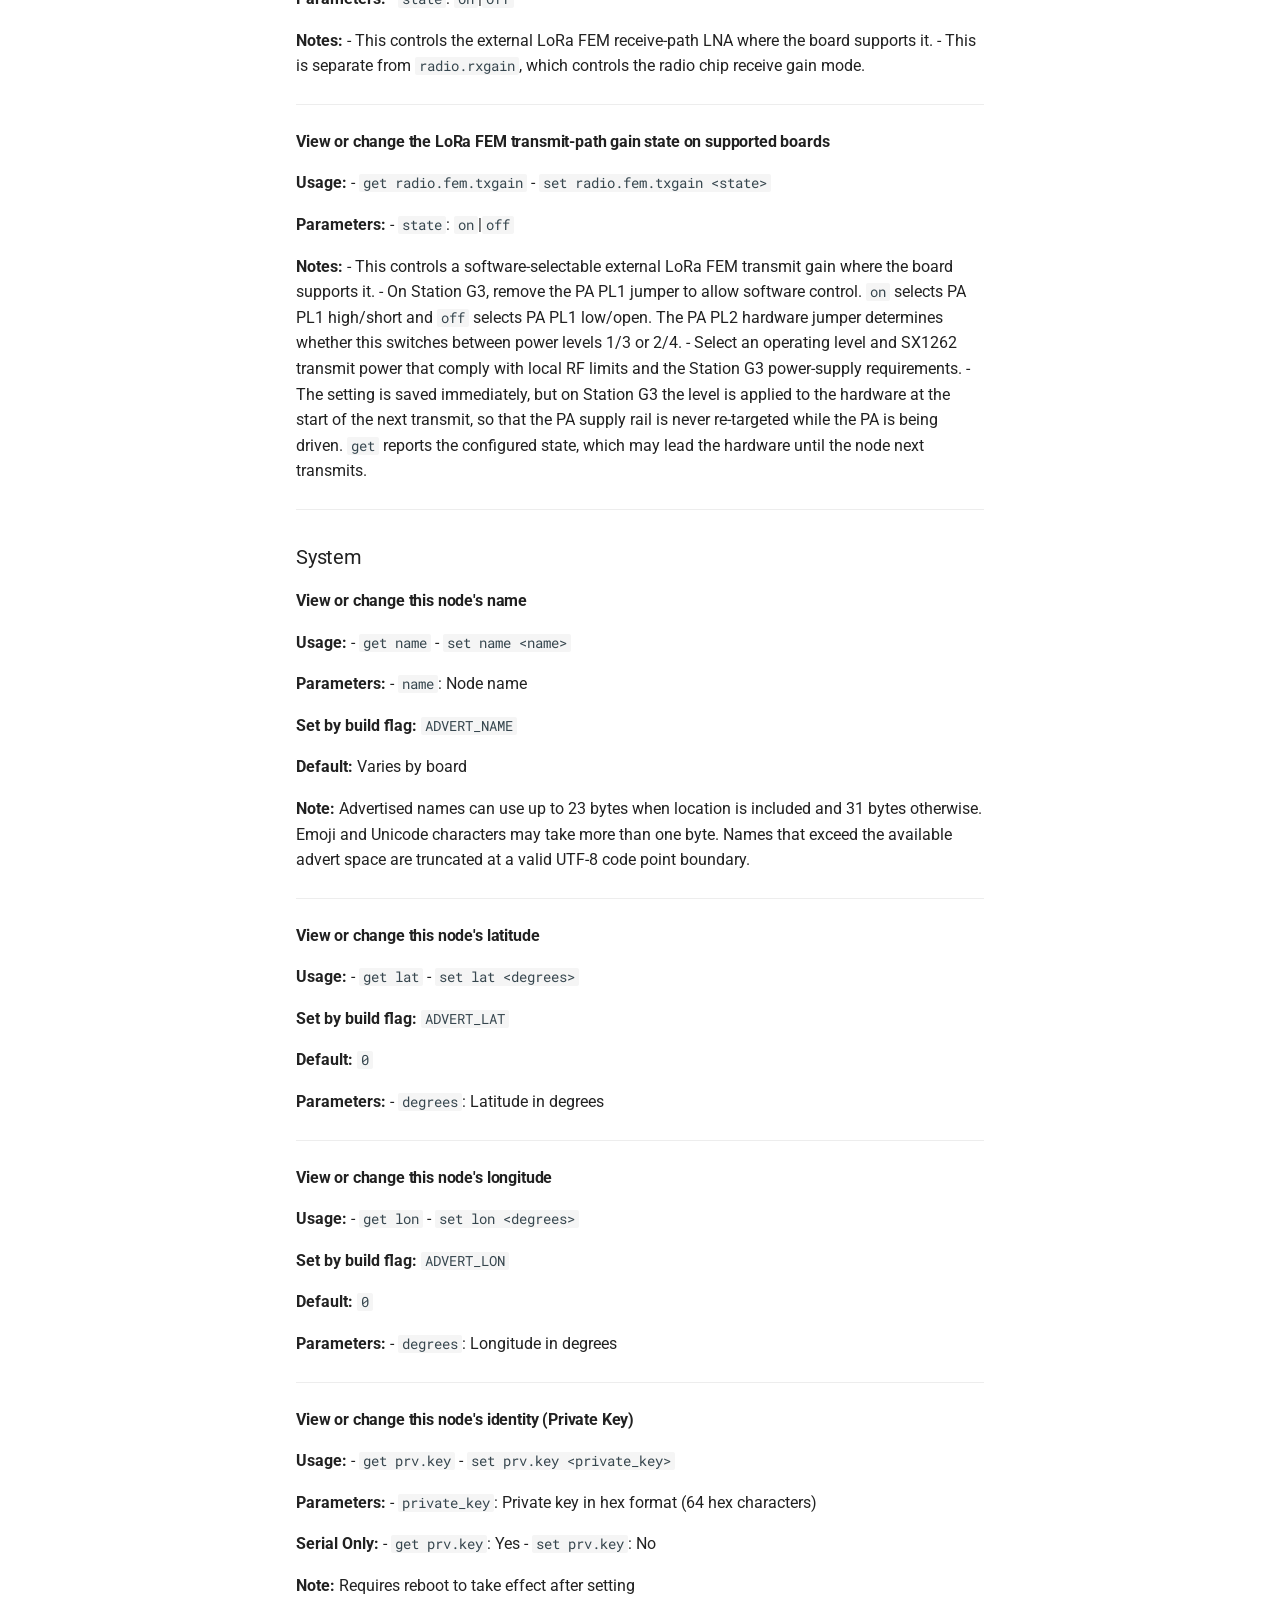
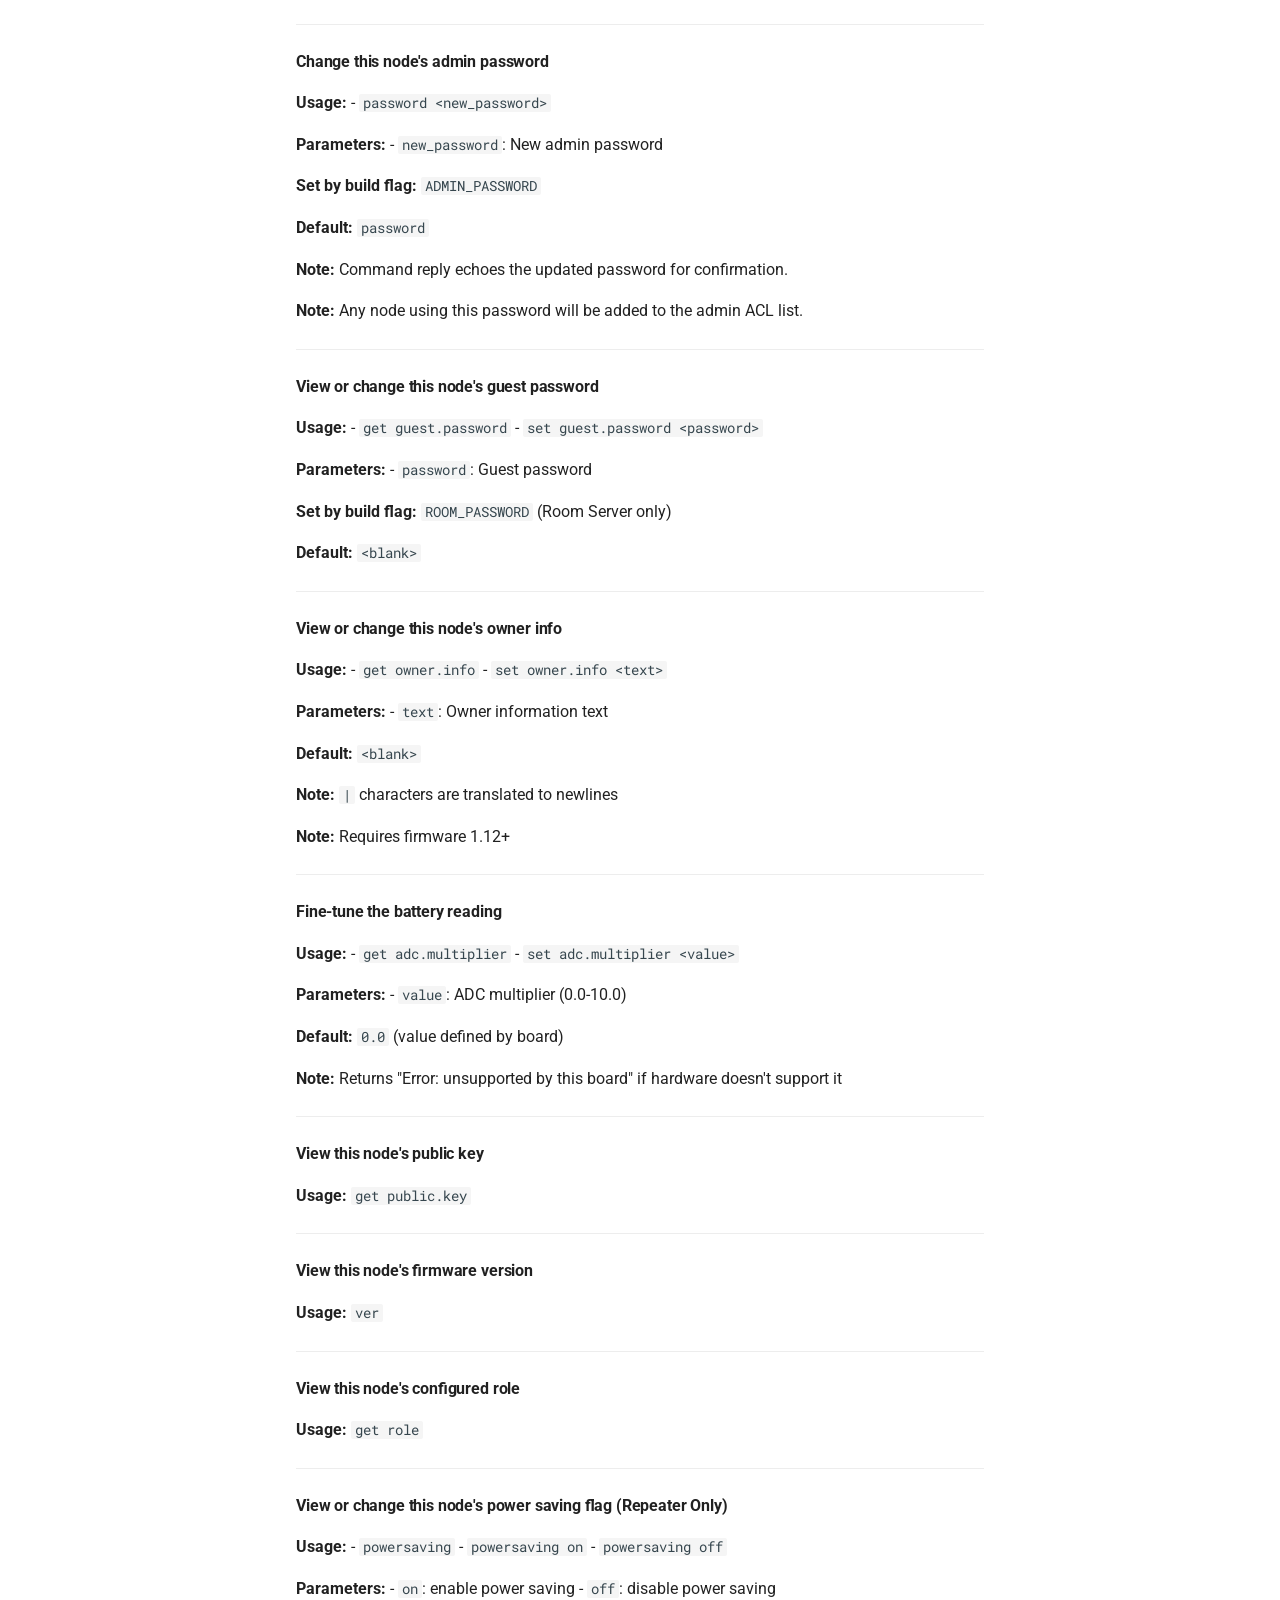
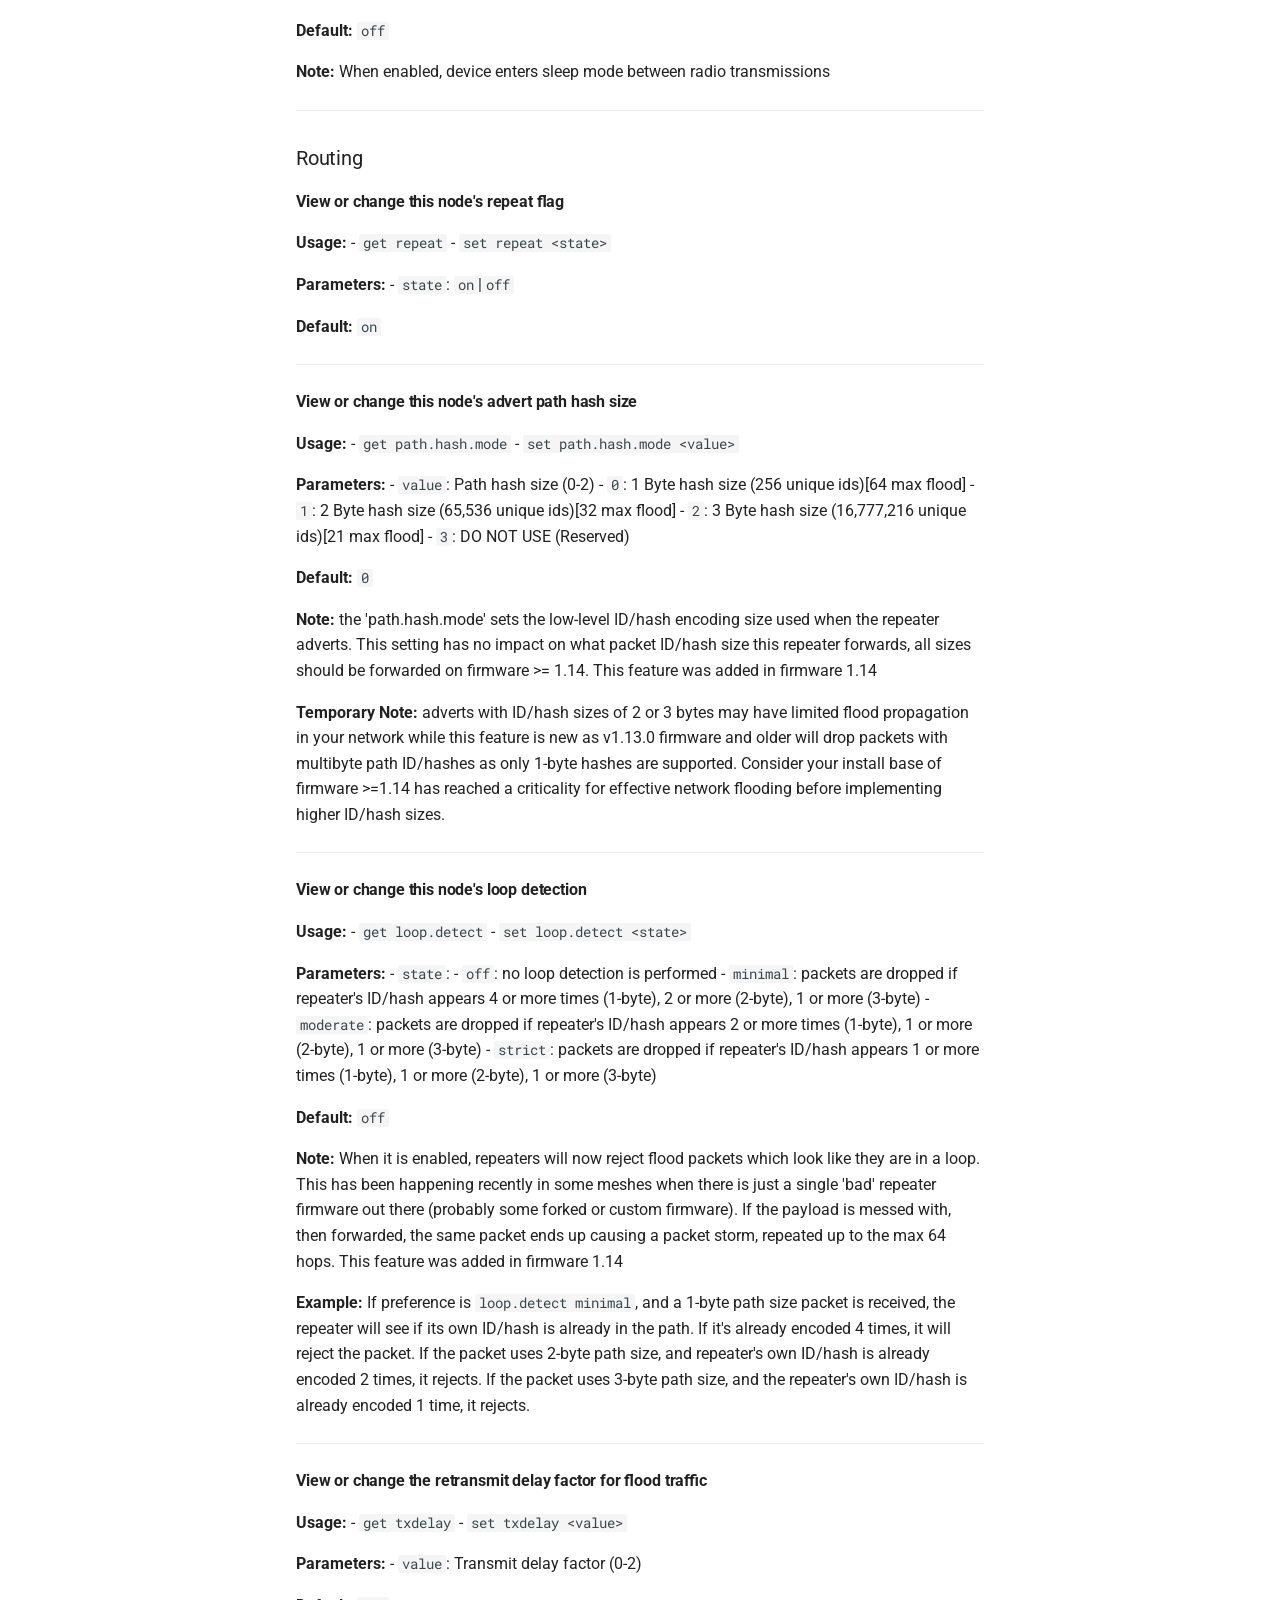
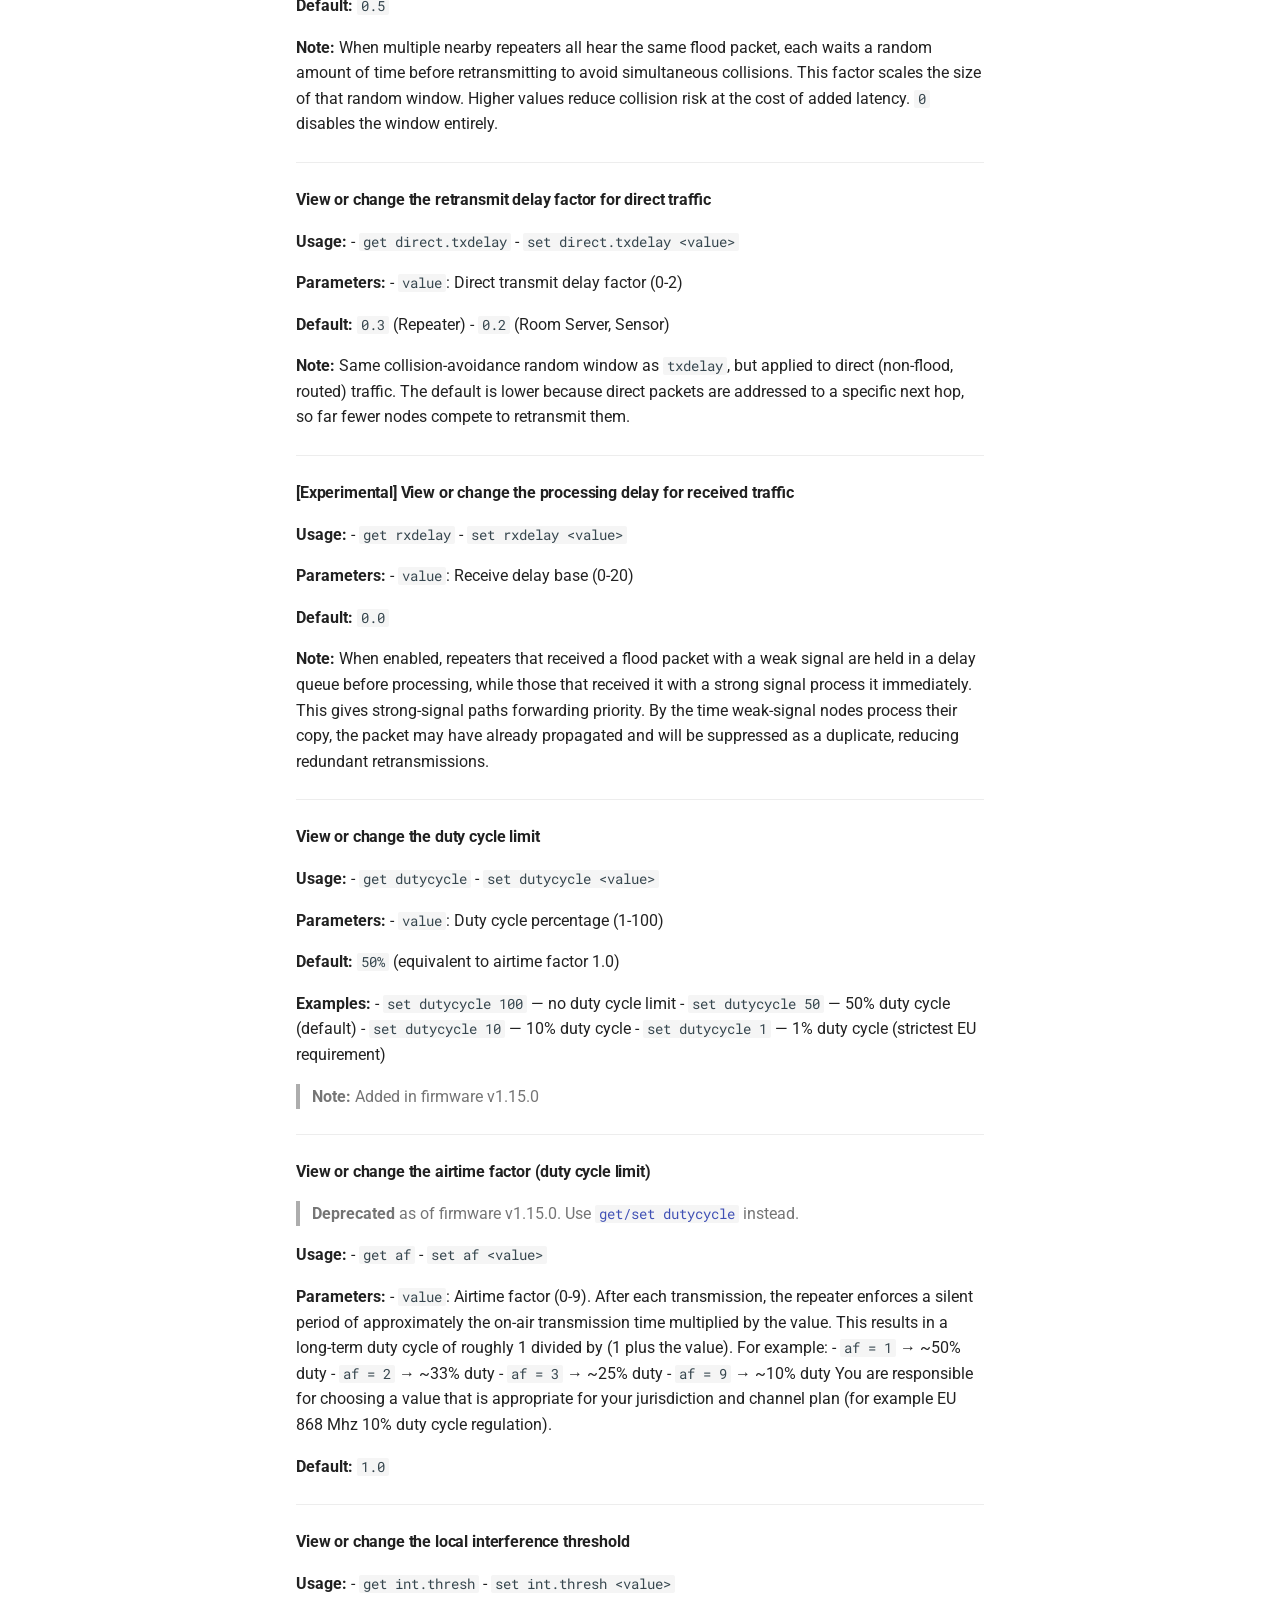
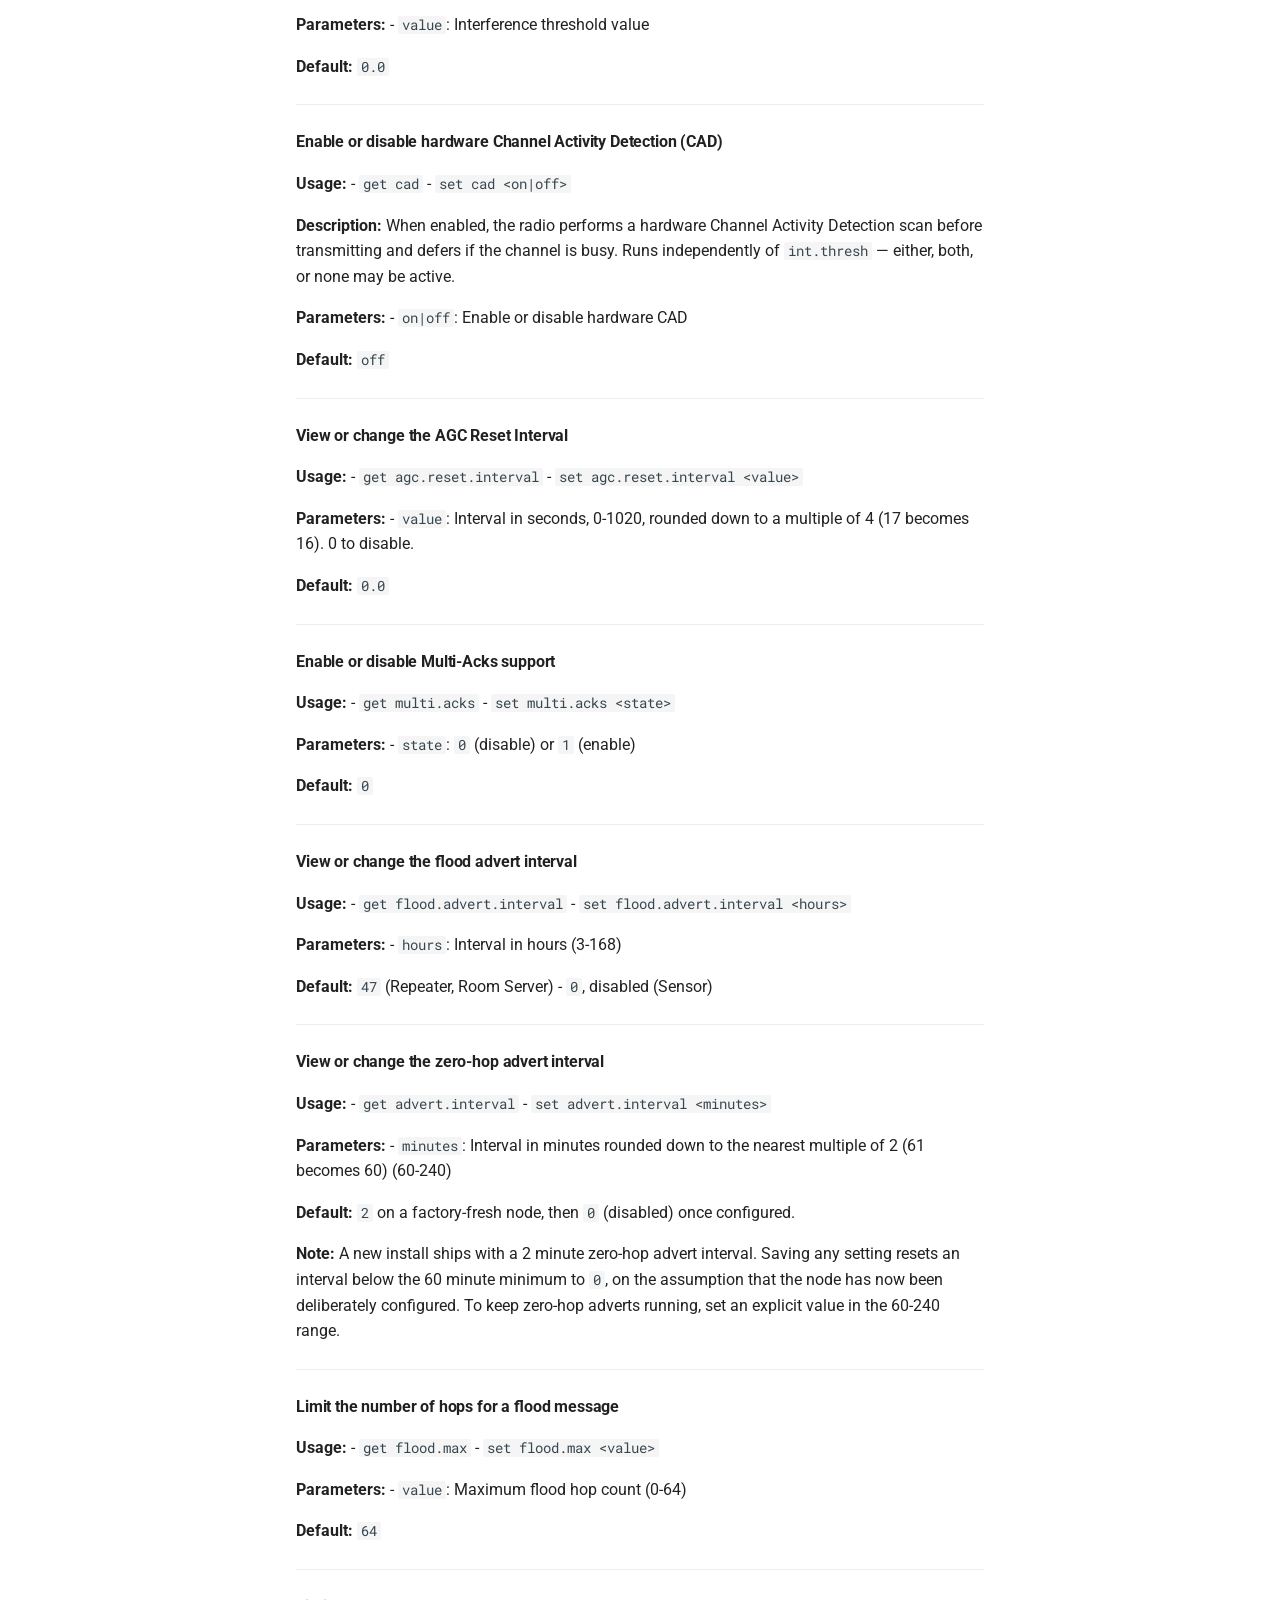
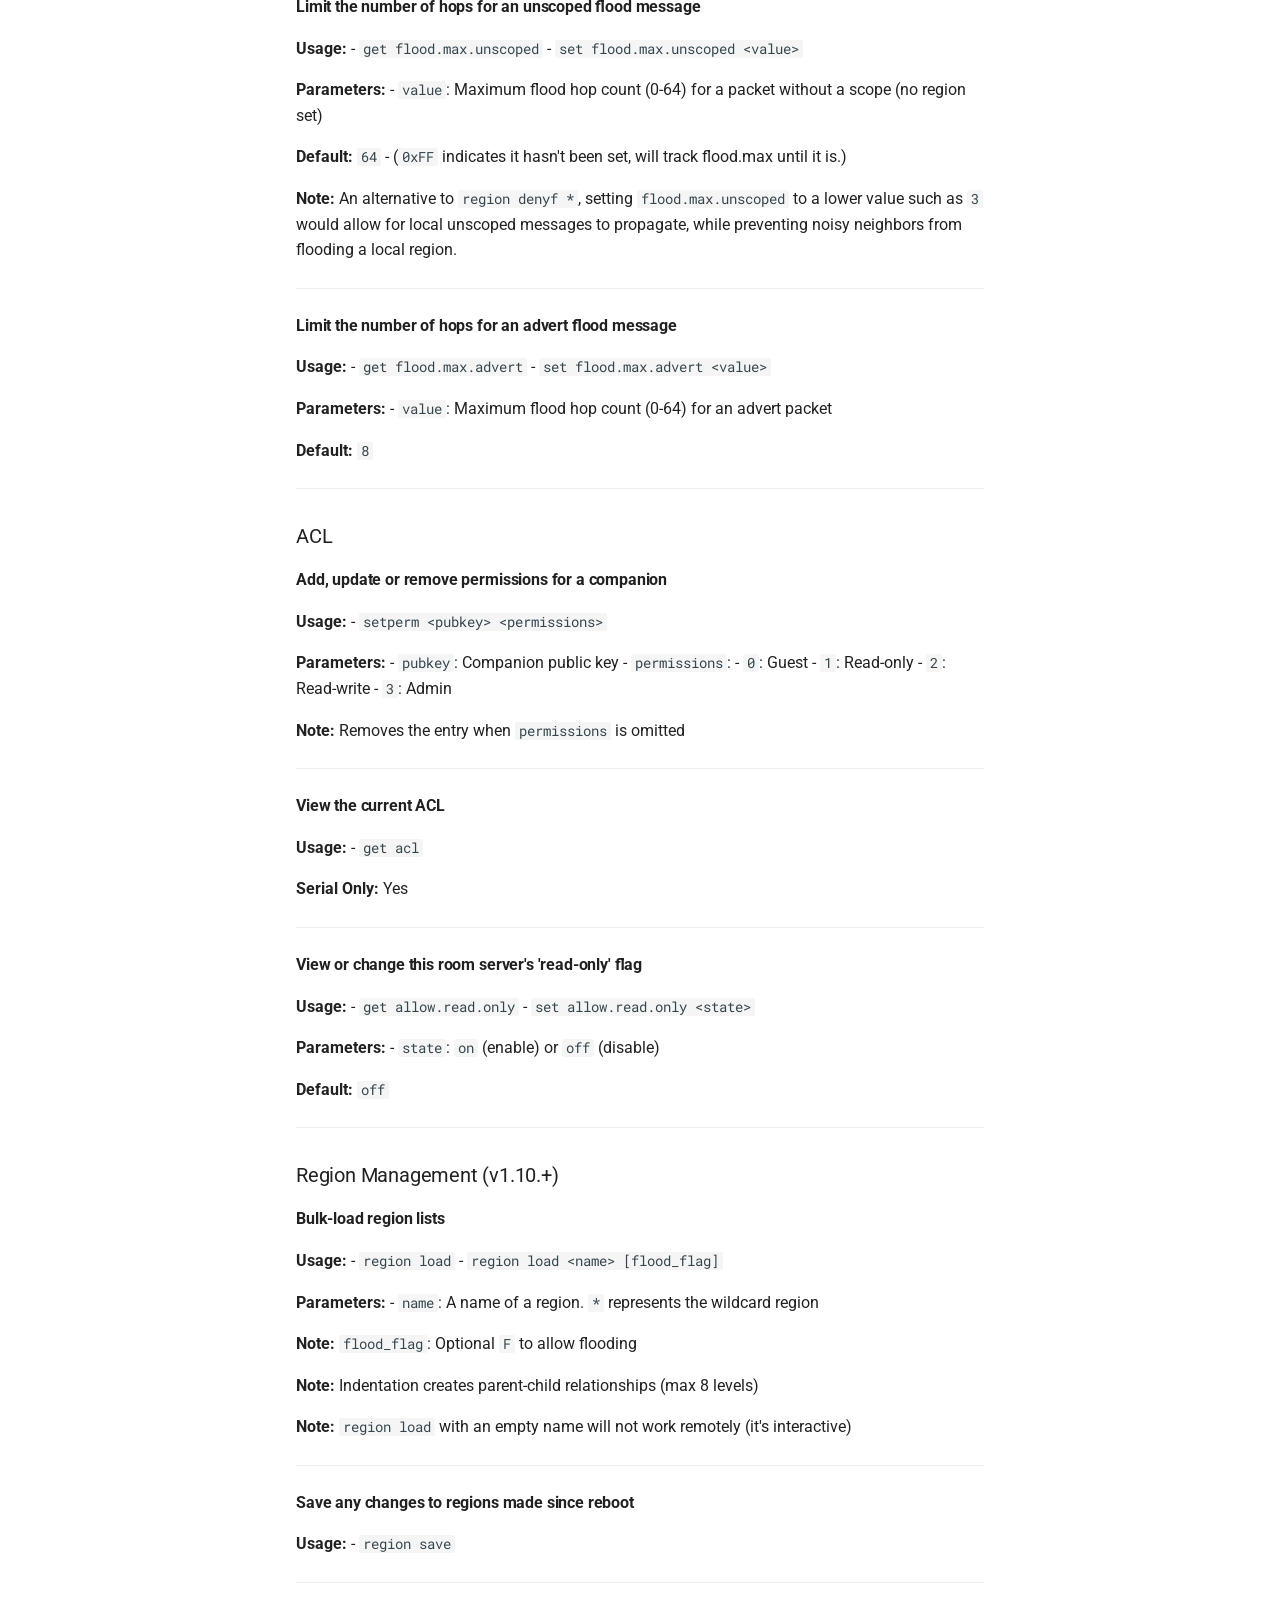
==== commit 2d055b8f: "deploy: c62d8c2b12b36372876ca9dbf89c98ed68e16cad" ====
--- a/cli_commands/index.html
+++ b/cli_commands/index.html
@@ -1870,6 +1870,33 @@
   
   
     <li class="md-nav__item">
+      <a href="../radio_presets/" class="md-nav__link">
+        
+  
+  
+  <span class="md-ellipsis">
+    
+  
+    Radio Presets
+  
+
+    
+  </span>
+  
+  
+
+      </a>
+    </li>
+  
+
+    
+      
+      
+  
+  
+  
+  
+    <li class="md-nav__item">
       <a href="../stats_binary_frames/" class="md-nav__link">
         
   
@@ -3409,7 +3436,7 @@
 - <code>sf</code>: Spreading factor (5-12)
 - <code>cr</code>: Coding rate (5-8)</p>
 <p><strong>Set by build flag:</strong> <code>LORA_FREQ</code>, <code>LORA_BW</code>, <code>LORA_SF</code>, <code>LORA_CR</code></p>
-<p><strong>Default:</strong> <code>869.525,250,11,5</code></p>
+<p><strong>Default:</strong> <code>869.618,62.5,8,5</code></p>
 <p><strong>Note:</strong> Requires reboot to apply</p>
 <hr />
 <h4 id="view-or-change-this-nodes-transmit-power">View or change this node's transmit power</h4>
@@ -3439,7 +3466,7 @@
 - <code>set freq &lt;frequency&gt;</code></p>
 <p><strong>Parameters:</strong>
 - <code>frequency</code>: Frequency in MHz</p>
-<p><strong>Default:</strong> <code>869.525</code></p>
+<p><strong>Default:</strong> <code>869.618</code></p>
 <p><strong>Note:</strong> Requires reboot to apply
 <strong>Serial Only:</strong> <code>set freq &lt;frequency&gt;</code></p>
 <hr />
@@ -3624,7 +3651,7 @@
 - <code>set direct.txdelay &lt;value&gt;</code></p>
 <p><strong>Parameters:</strong>
 - <code>value</code>: Direct transmit delay factor (0-2)</p>
-<p><strong>Default:</strong> <code>0.2</code></p>
+<p><strong>Default:</strong> <code>0.3</code> (Repeater) - <code>0.2</code> (Room Server, Sensor)</p>
 <p><strong>Note:</strong> Same collision-avoidance random window as <code>txdelay</code>, but applied to direct (non-flood, routed) traffic. The default is lower because direct packets are addressed to a specific next hop, so far fewer nodes compete to retransmit them.</p>
 <hr />
 <h4 id="experimental-view-or-change-the-processing-delay-for-received-traffic">[Experimental] View or change the processing delay for received traffic</h4>
@@ -3690,7 +3717,7 @@
 - <code>get agc.reset.interval</code>
 - <code>set agc.reset.interval &lt;value&gt;</code></p>
 <p><strong>Parameters:</strong>
-- <code>value</code>: Interval in seconds rounded down to a multiple of 4 (17 becomes 16). 0 to disable.</p>
+- <code>value</code>: Interval in seconds, 0-1020, rounded down to a multiple of 4 (17 becomes 16). 0 to disable.</p>
 <p><strong>Default:</strong> <code>0.0</code></p>
 <hr />
 <h4 id="enable-or-disable-multi-acks-support">Enable or disable Multi-Acks support</h4>
@@ -3707,7 +3734,7 @@
 - <code>set flood.advert.interval &lt;hours&gt;</code></p>
 <p><strong>Parameters:</strong>
 - <code>hours</code>: Interval in hours (3-168)</p>
-<p><strong>Default:</strong> <code>12</code> (Repeater) - <code>0</code> (Sensor)</p>
+<p><strong>Default:</strong> <code>47</code> (Repeater, Room Server) - <code>0</code>, disabled (Sensor)</p>
 <hr />
 <h4 id="view-or-change-the-zero-hop-advert-interval">View or change the zero-hop advert interval</h4>
 <p><strong>Usage:</strong>
@@ -3715,7 +3742,11 @@
 - <code>set advert.interval &lt;minutes&gt;</code></p>
 <p><strong>Parameters:</strong>
 - <code>minutes</code>: Interval in minutes rounded down to the nearest multiple of 2 (61 becomes 60) (60-240)</p>
-<p><strong>Default:</strong> <code>0</code></p>
+<p><strong>Default:</strong> <code>2</code> on a factory-fresh node, then <code>0</code> (disabled) once configured.</p>
+<p><strong>Note:</strong> A new install ships with a 2 minute zero-hop advert interval. Saving
+any setting resets an interval below the 60 minute minimum to <code>0</code>, on the
+assumption that the node has now been deliberately configured. To keep zero-hop
+adverts running, set an explicit value in the 60-240 range.</p>
 <hr />
 <h4 id="limit-the-number-of-hops-for-a-flood-message">Limit the number of hops for a flood message</h4>
 <p><strong>Usage:</strong>
